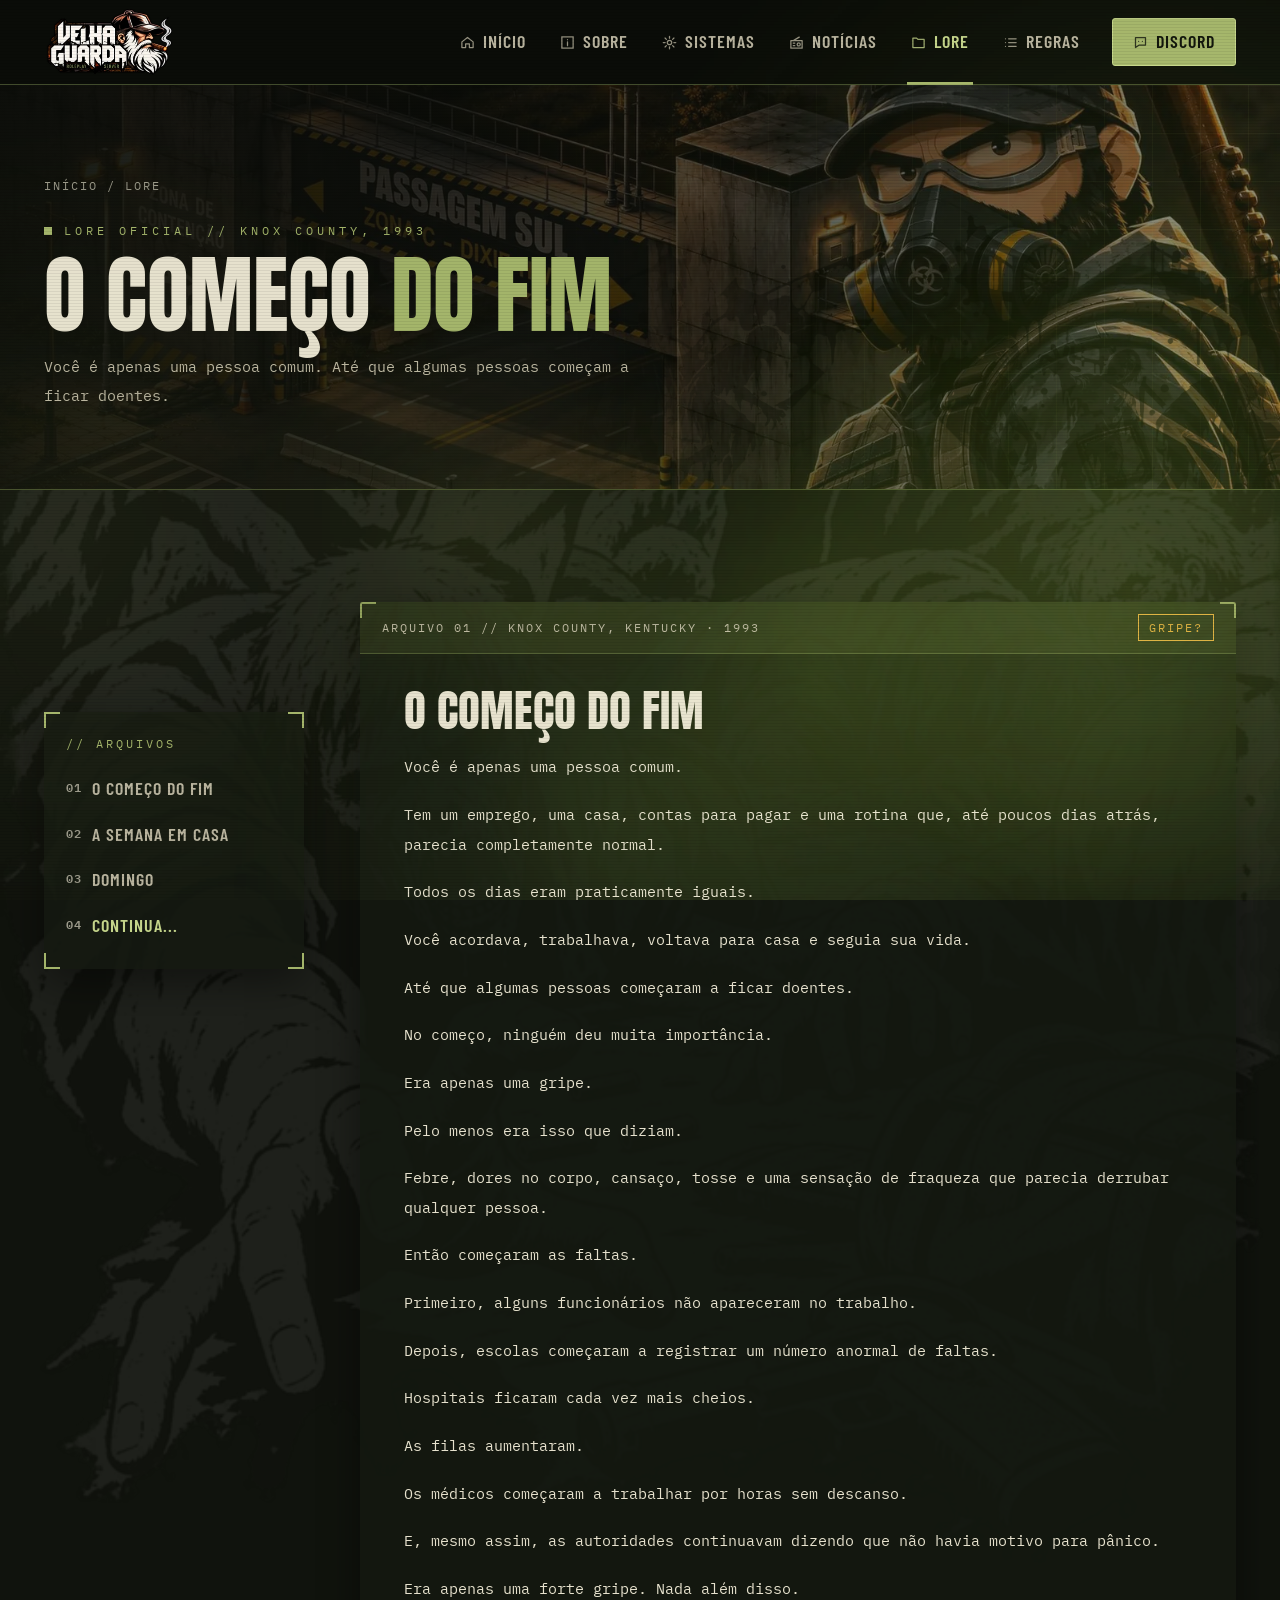
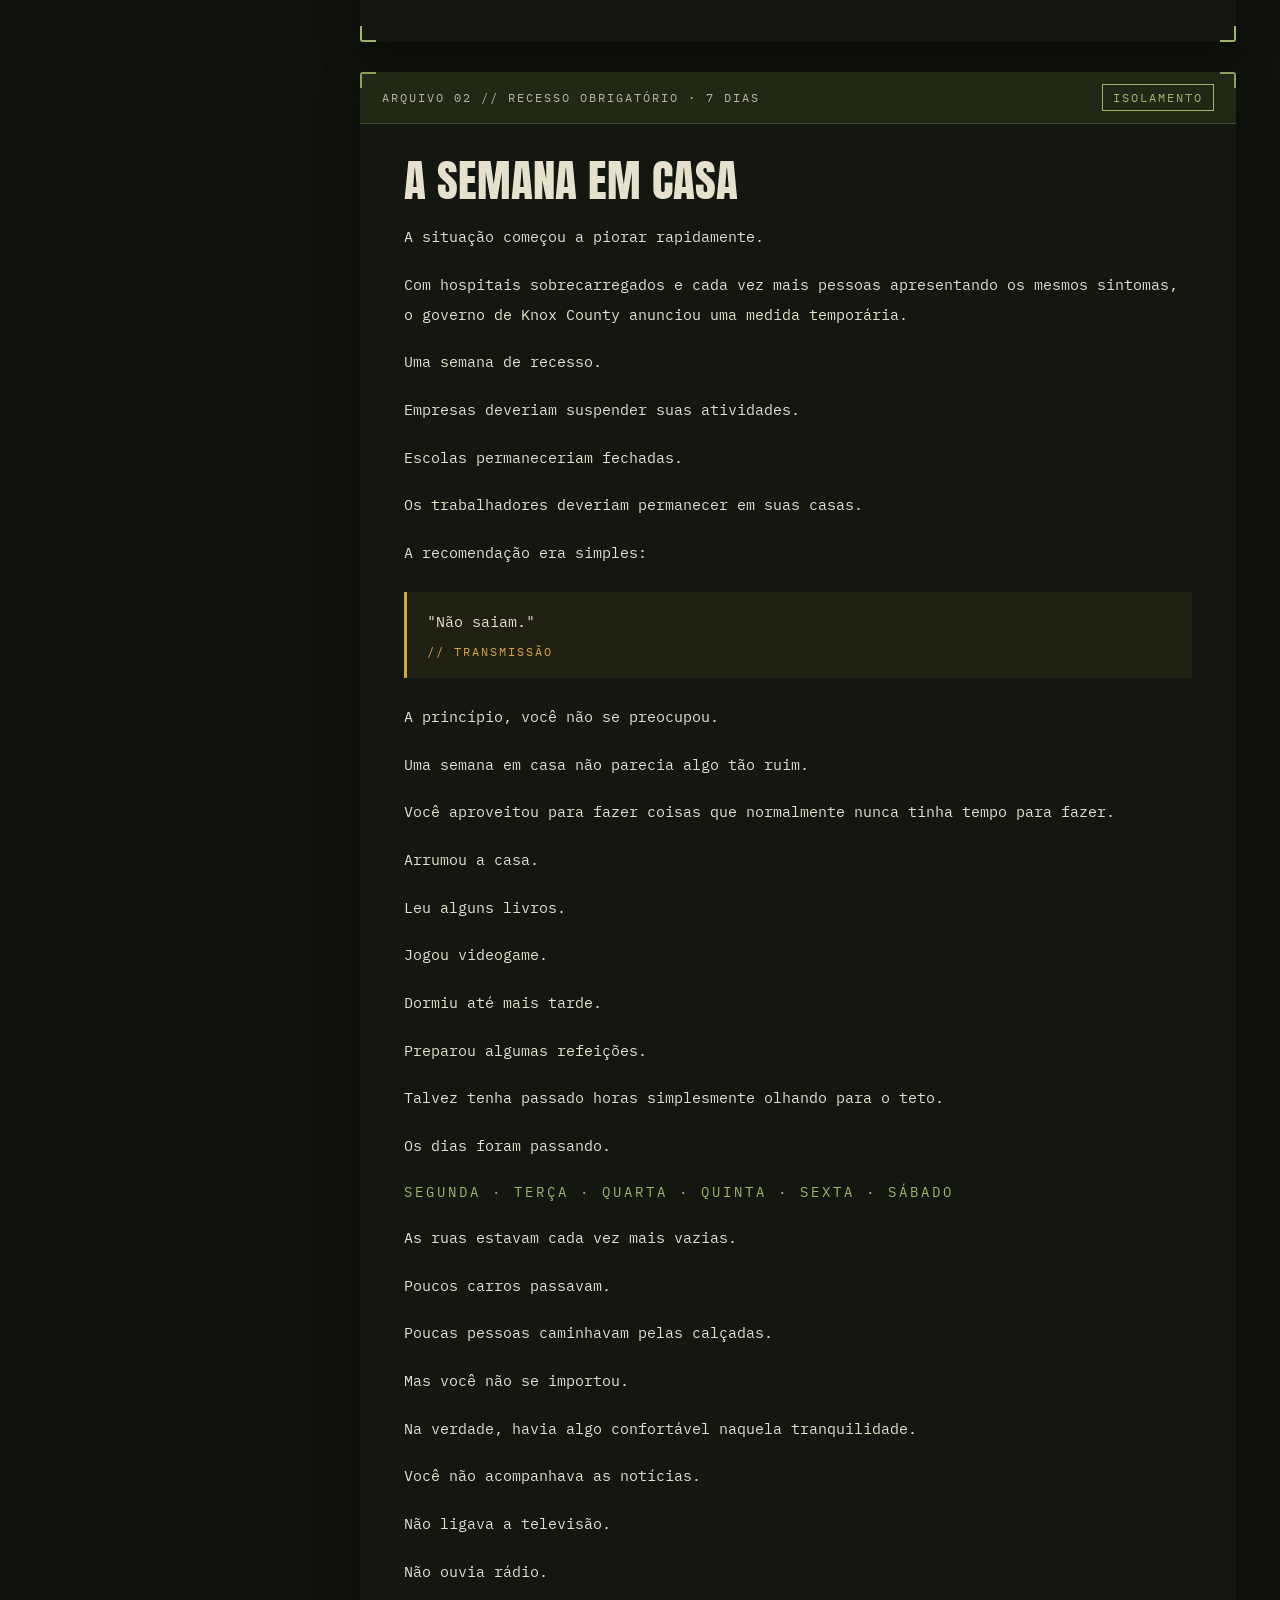
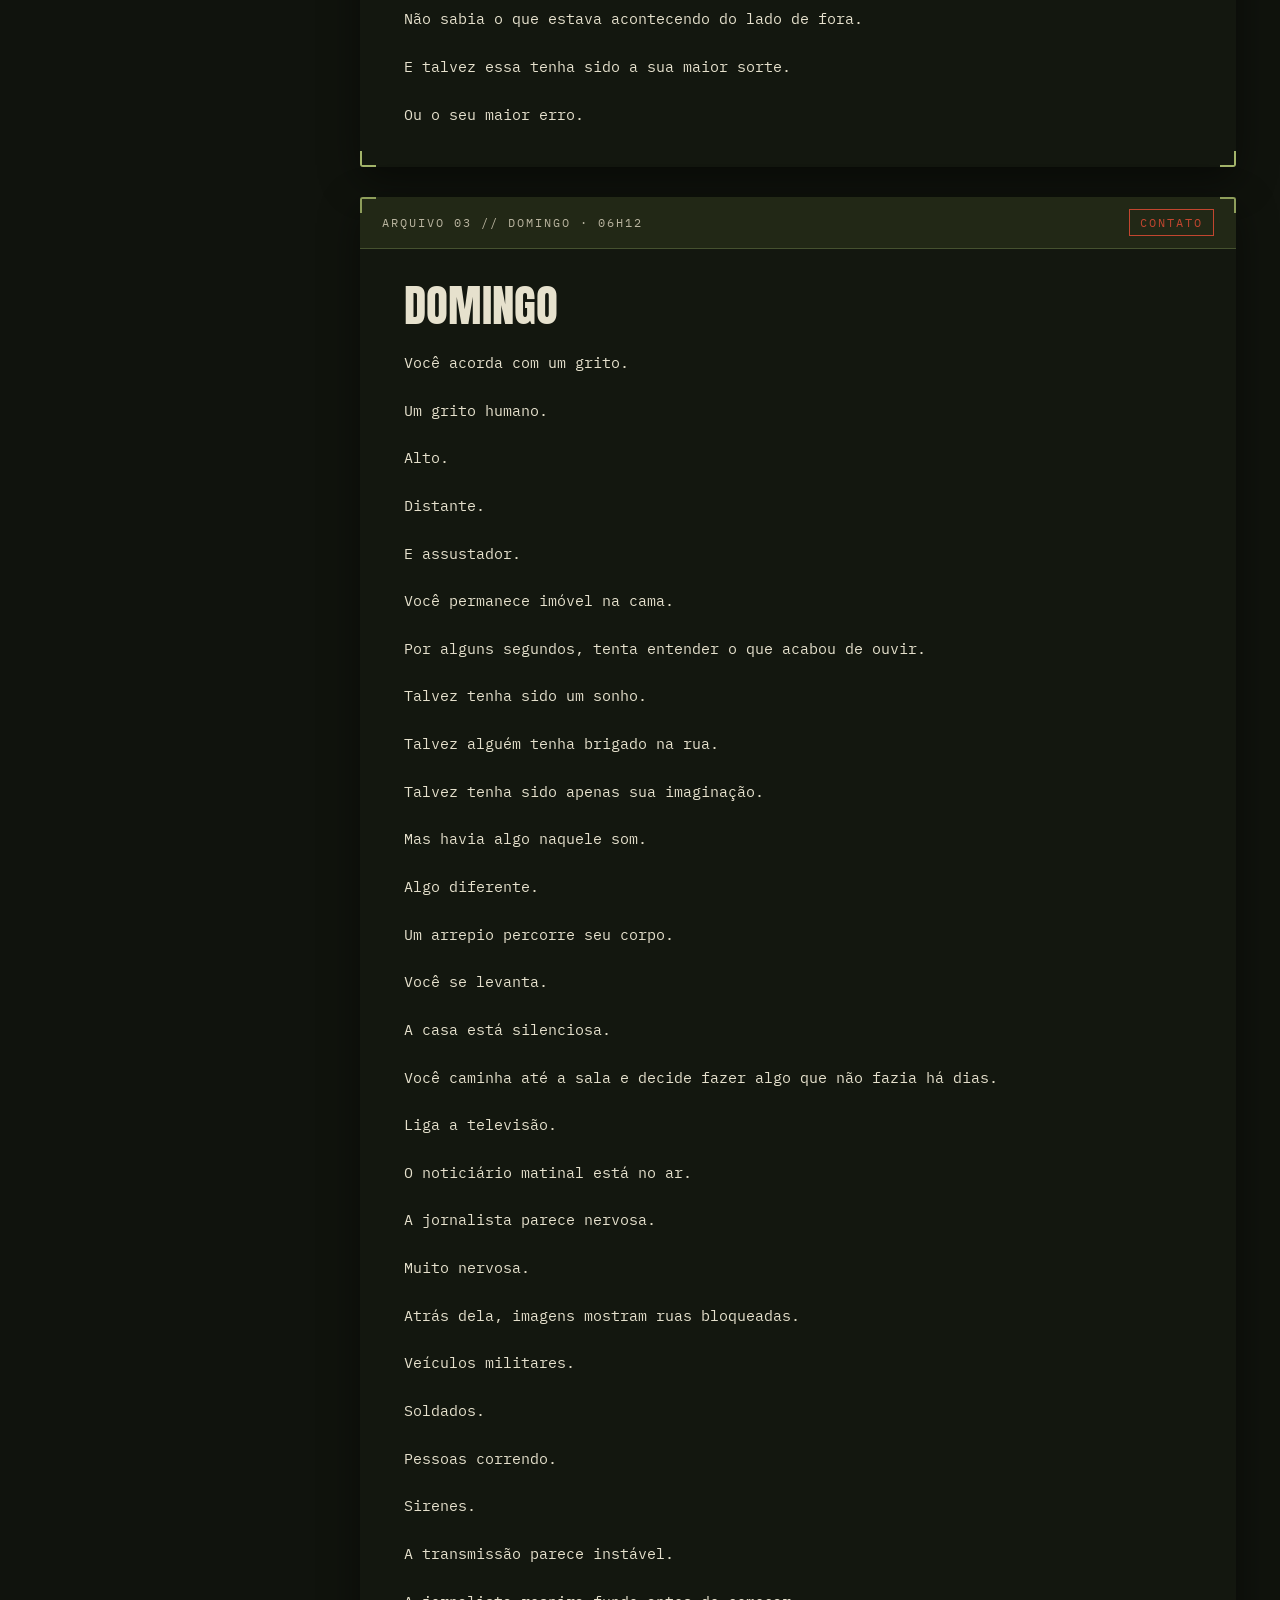
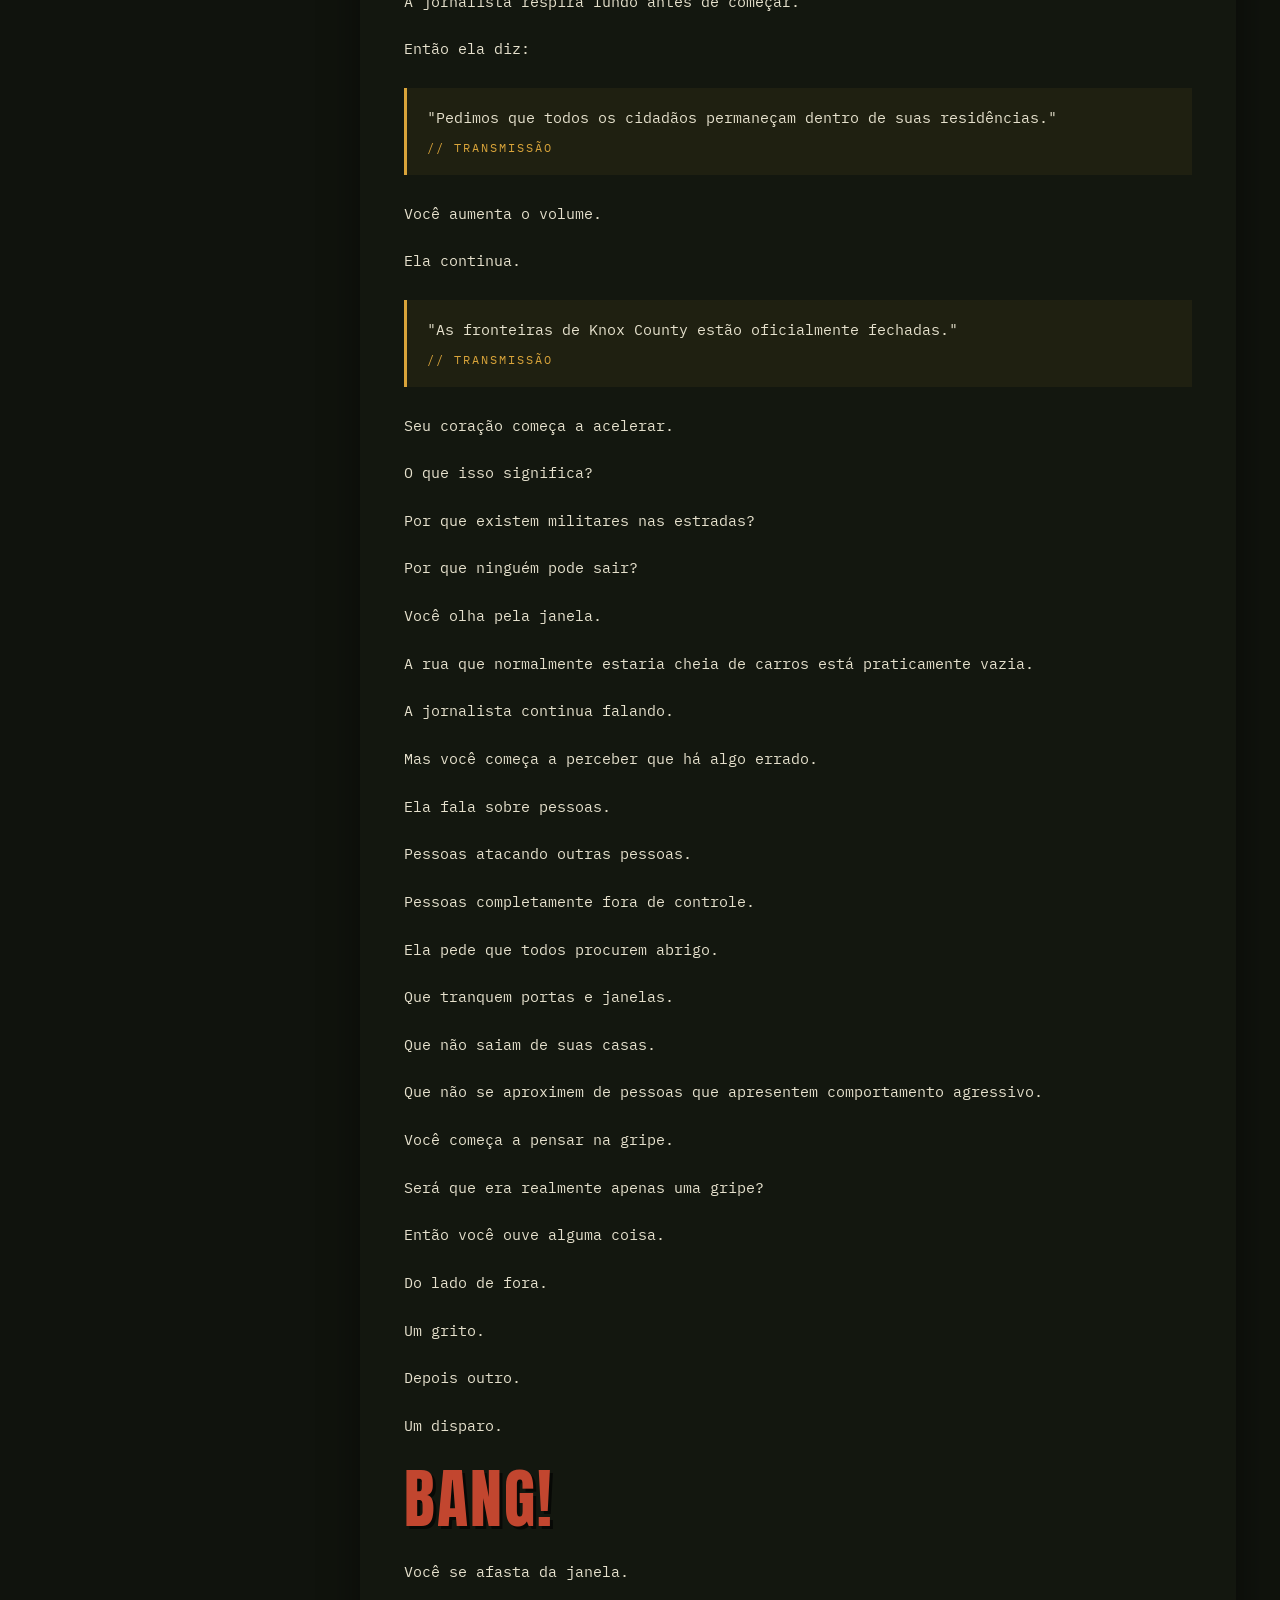
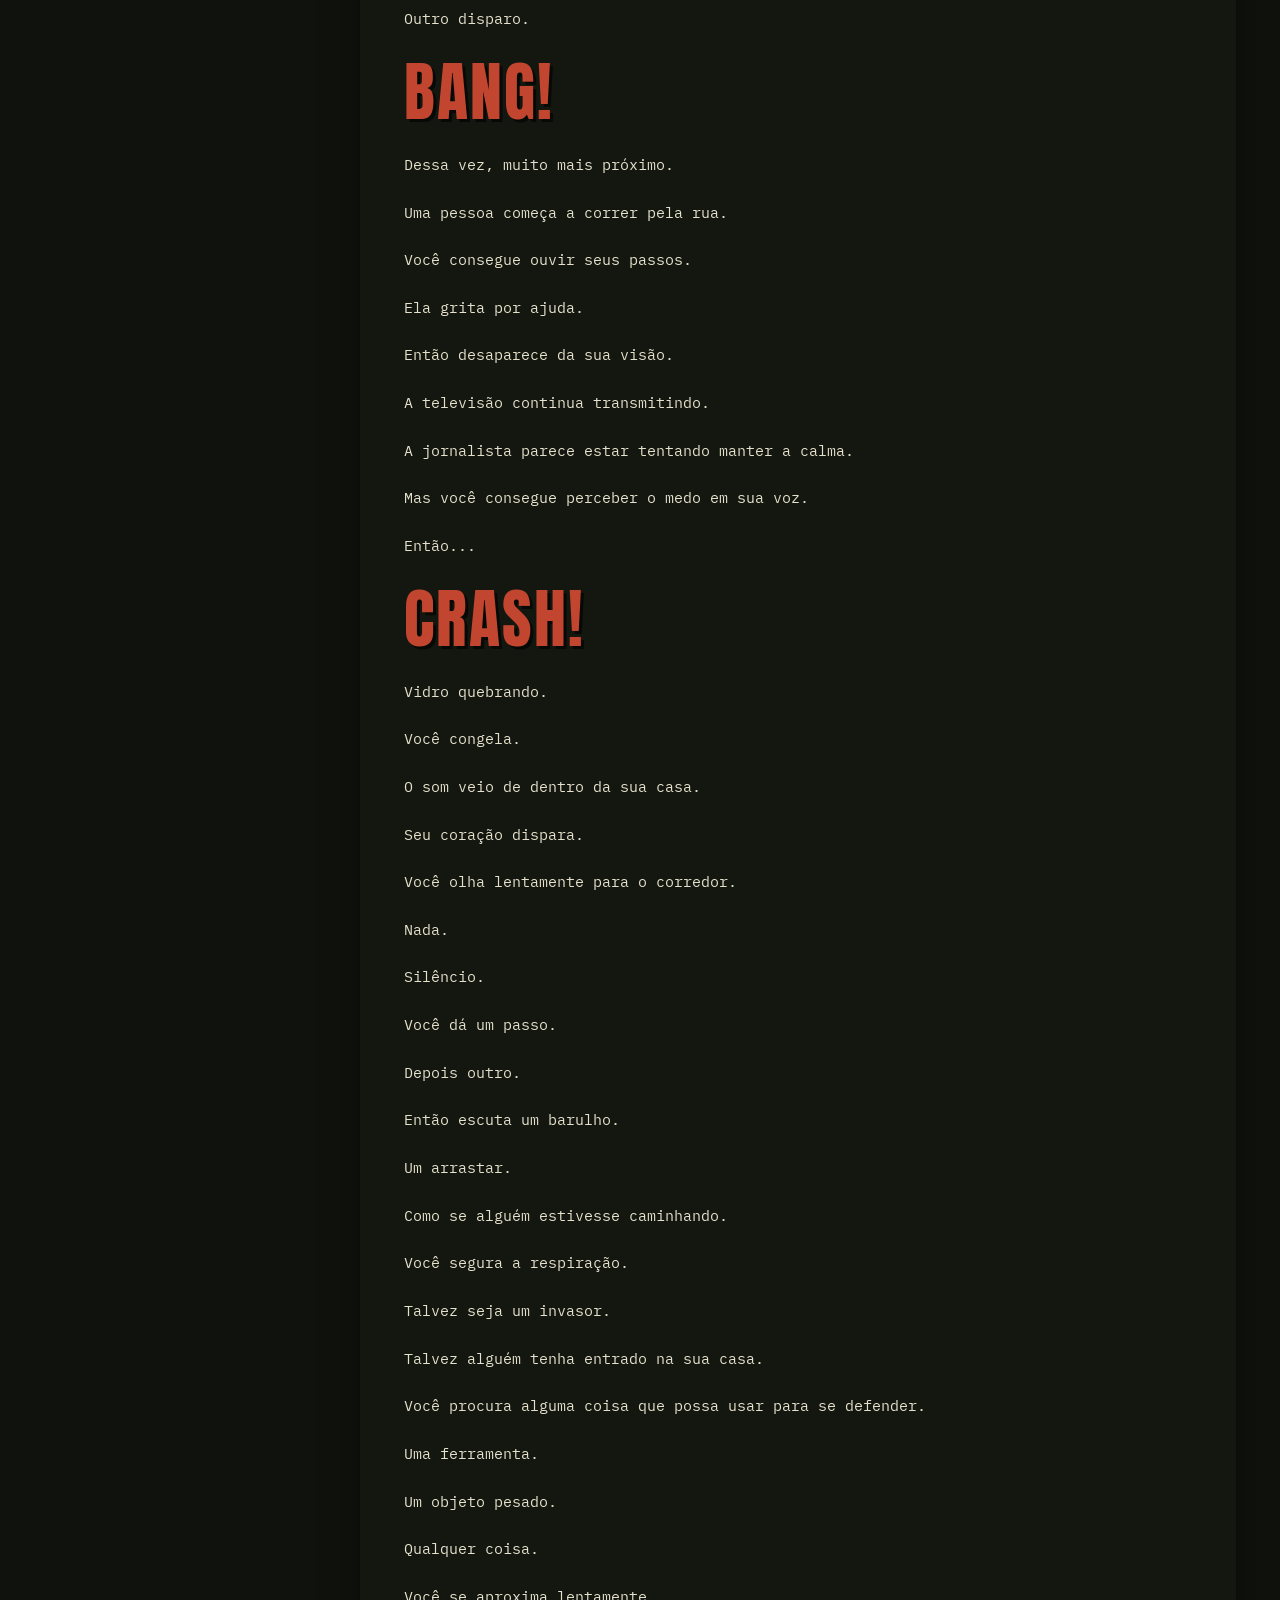
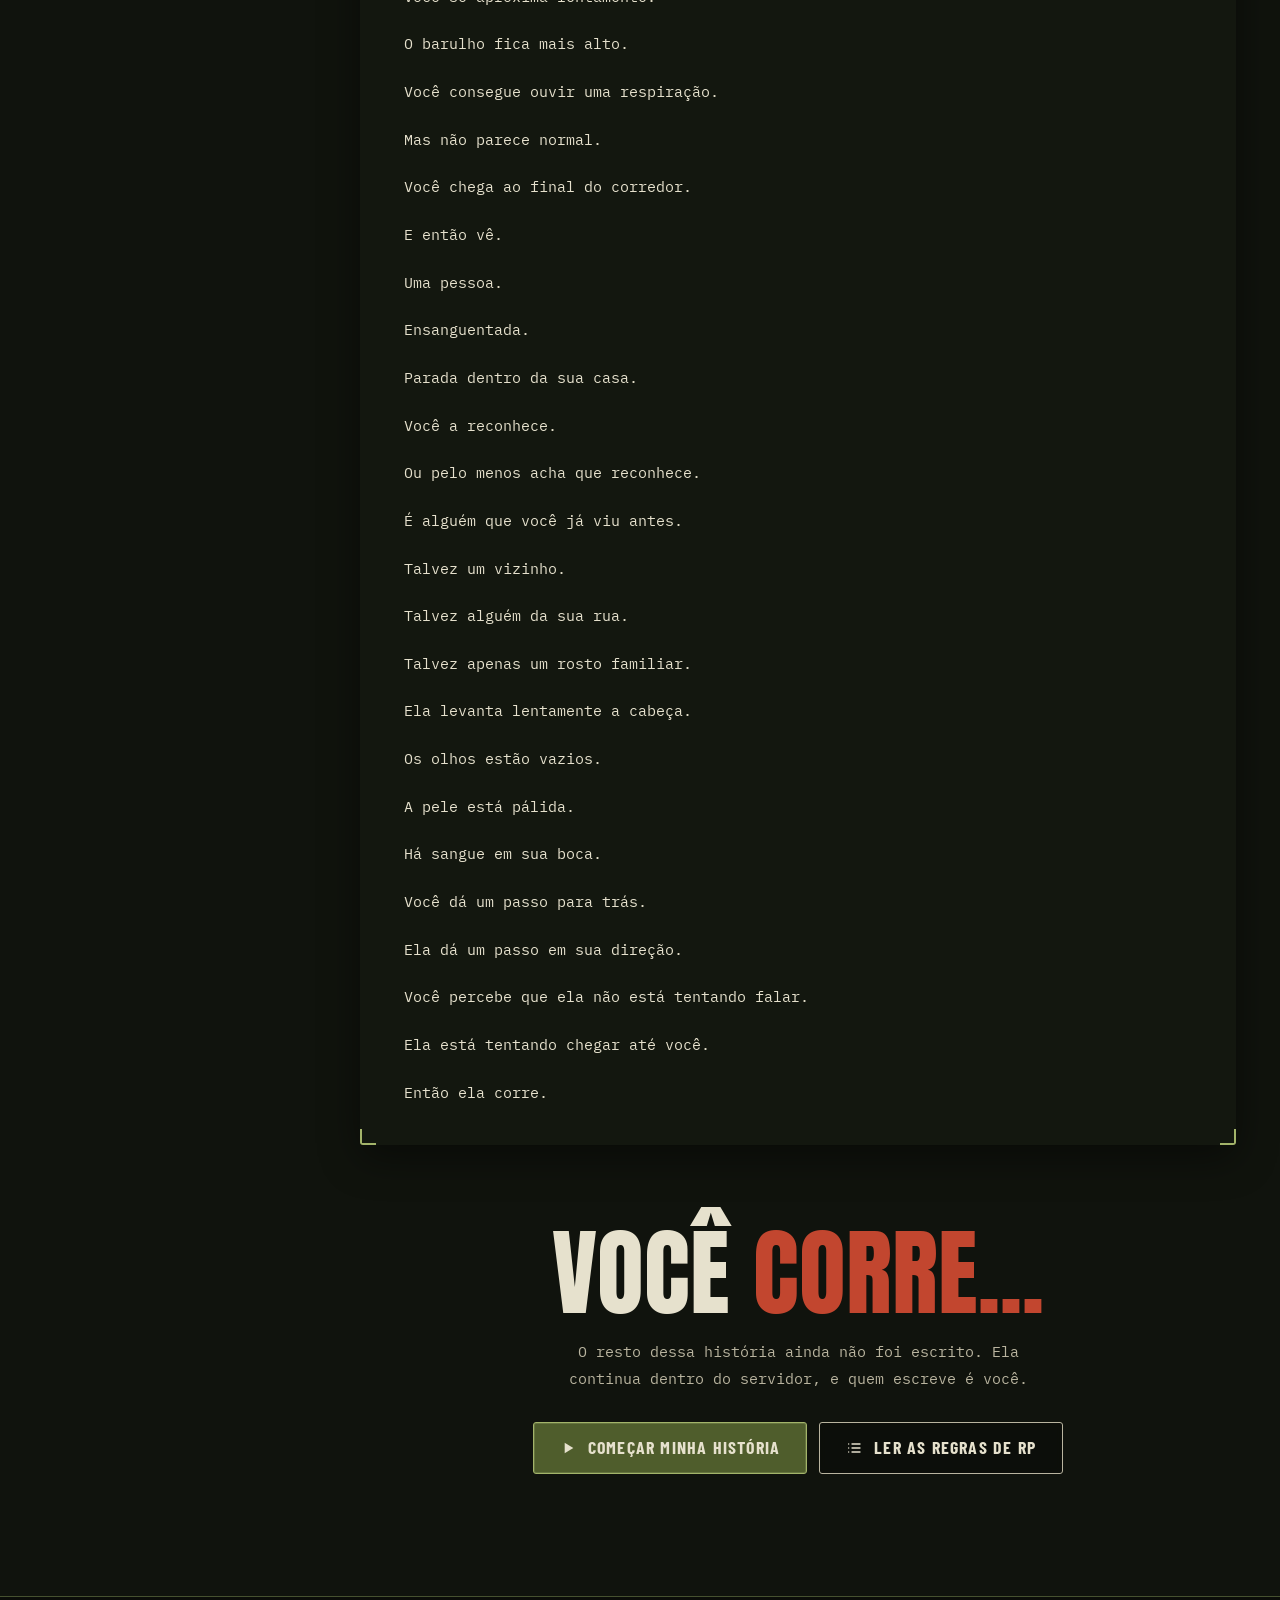
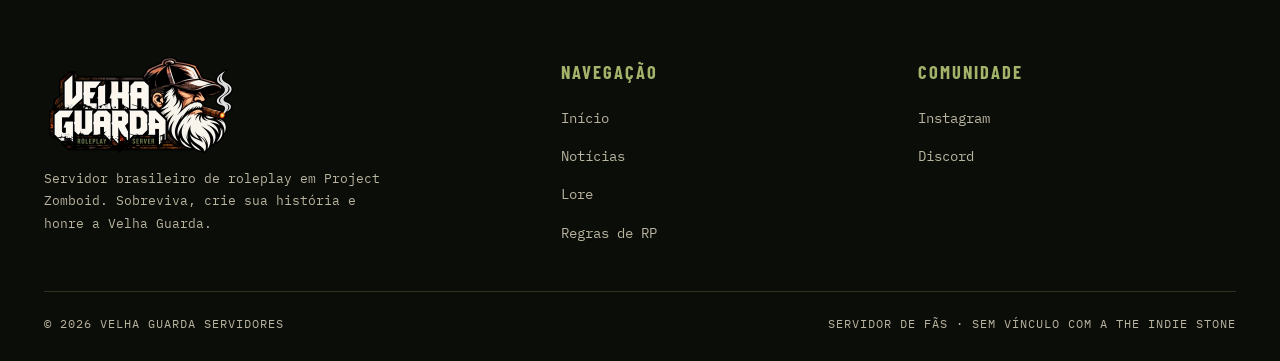
==== lore.html @ ae72ed82 "Add files via upload" ====
<!DOCTYPE html>
<html lang="pt-BR">
<head>
<meta charset="UTF-8">
<meta name="viewport" content="width=device-width, initial-scale=1.0">
<title>Lore | Velha Guarda</title>
<meta name="description" content="A lore oficial do Velha Guarda RP: o começo do fim em Knox County, 1993.">
<meta property="og:title" content="Lore · Velha Guarda RP">
<meta property="og:description" content="A lore oficial do Velha Guarda RP: o começo do fim em Knox County, Kentucky, 1993.">
<meta property="og:image" content="https://velhaguardaservidores.com.br/img/og.jpg">
<meta property="og:type" content="website">
<meta property="og:url" content="https://velhaguardaservidores.com.br/lore.html">
<meta property="og:site_name" content="Velha Guarda RP">
<meta property="og:locale" content="pt_BR">
<meta name="twitter:card" content="summary_large_image">
<meta name="theme-color" content="#a3b46a">
<link rel="canonical" href="https://velhaguardaservidores.com.br/lore.html">
<link rel="icon" type="image/png" sizes="48x48" href="img/favicon-48.png">
<link rel="apple-touch-icon" href="img/apple-touch-icon.png">
<link rel="preconnect" href="https://fonts.googleapis.com">
<link rel="preconnect" href="https://fonts.gstatic.com" crossorigin>
<link href="https://fonts.googleapis.com/css2?family=Anton&family=Barlow+Condensed:wght@600;700&family=Barlow:wght@400;600&family=IBM+Plex+Mono:wght@400;600&display=swap" rel="stylesheet">
<link rel="stylesheet" href="css/style.css?v=8">
</head>
<body>
<a class="pular" href="#conteudo">Pular para o conteúdo</a>

<!-- Ícones usados no site -->
<svg width="0" height="0" style="position:absolute" aria-hidden="true">
  <defs>
    <symbol id="i-casa" viewBox="0 0 24 24" fill="none" stroke="currentColor" stroke-width="2" stroke-linejoin="round"><path d="M3 11 12 4l9 7v9h-6v-6H9v6H3z"/></symbol>
    <symbol id="i-info" viewBox="0 0 24 24" fill="none" stroke="currentColor" stroke-width="2" stroke-linecap="round"><rect x="3" y="3" width="18" height="18"/><path d="M12 11v6M12 7.5v.01"/></symbol>
    <symbol id="i-sistemas" viewBox="0 0 24 24" fill="none" stroke="currentColor" stroke-width="2" stroke-linecap="round"><circle cx="12" cy="12" r="3.5"/><path d="M12 2v3M12 19v3M2 12h3M19 12h3M4.9 4.9 7 7M17 17l2.1 2.1M4.9 19.1 7 17M17 7l2.1-2.1"/></symbol>
    <symbol id="i-radio" viewBox="0 0 24 24" fill="none" stroke="currentColor" stroke-width="2" stroke-linejoin="round"><rect x="3" y="9" width="18" height="12"/><path d="M7 9 17 3"/><circle cx="15.5" cy="15" r="2.5"/><path d="M6 13h4M6 17h4"/></symbol>
    <symbol id="i-pasta" viewBox="0 0 24 24" fill="none" stroke="currentColor" stroke-width="2" stroke-linejoin="round"><path d="M3 5h6l2 2h10v13H3z"/></symbol>
    <symbol id="i-lista" viewBox="0 0 24 24" fill="none" stroke="currentColor" stroke-width="2" stroke-linecap="round"><path d="M9 6h12M9 12h12M9 18h12M4 6h.01M4 12h.01M4 18h.01"/></symbol>
    <symbol id="i-chat" viewBox="0 0 24 24" fill="none" stroke="currentColor" stroke-width="2" stroke-linejoin="round"><path d="M4 4h16v12H10l-6 4z"/><path d="M9 10h.01M15 10h.01" stroke-linecap="round"/></symbol>
    <symbol id="i-insta" viewBox="0 0 24 24" fill="none" stroke="currentColor" stroke-width="2" stroke-linecap="round"><rect x="3" y="3" width="18" height="18" rx="5"/><circle cx="12" cy="12" r="4"/><path d="M17.5 6.5h.01"/></symbol>
    <symbol id="i-play" viewBox="0 0 24 24" fill="currentColor"><path d="M7 4v16l13-8z"/></symbol>
    <symbol id="i-bio" viewBox="0 0 24 24" fill="none" stroke="currentColor" stroke-width="1.8"><circle cx="12" cy="7" r="4"/><circle cx="7.5" cy="15" r="4"/><circle cx="16.5" cy="15" r="4"/><circle cx="12" cy="12.3" r="1.6" fill="currentColor"/></symbol>
    <symbol id="i-pessoas" viewBox="0 0 24 24" fill="none" stroke="currentColor" stroke-width="2" stroke-linecap="round"><circle cx="9" cy="8" r="3.5"/><path d="M2.5 20c0-3.6 2.9-6 6.5-6s6.5 2.4 6.5 6"/><circle cx="17" cy="8.5" r="2.5"/><path d="M17 13.5c2.6 0 4.5 1.9 4.5 4.8"/></symbol>
    <symbol id="i-mira" viewBox="0 0 24 24" fill="none" stroke="currentColor" stroke-width="2" stroke-linecap="round"><circle cx="12" cy="12" r="8"/><circle cx="12" cy="12" r="2"/><path d="M12 1v5M12 18v5M1 12h5M18 12h5"/></symbol>
    <symbol id="i-escudo" viewBox="0 0 24 24" fill="none" stroke="currentColor" stroke-width="2" stroke-linejoin="round"><path d="M12 3 4 6v6c0 5 3.5 8 8 9 4.5-1 8-4 8-9V6z"/><path d="m8.5 12 2.5 2.5 4.5-5"/></symbol>
    <symbol id="i-gas" viewBox="0 0 24 24" fill="none" stroke="currentColor" stroke-width="1.8" stroke-linecap="round" stroke-linejoin="round"><path d="M6 15a4 4 0 0 1 .5-8A5.5 5.5 0 0 1 17 7.5a3.75 3.75 0 0 1 1 7.4"/><path d="M8 19c1-1 2 1 3 0s2 1 3 0 2 1 3 0"/><path d="M7 15.5h10"/></symbol>
    <symbol id="i-cranio" viewBox="0 0 24 24" fill="none" stroke="currentColor" stroke-width="1.8" stroke-linecap="round" stroke-linejoin="round"><path d="M12 3a7 7 0 0 0-7 7v3l2 2v3h10v-3l2-2v-3a7 7 0 0 0-7-7z"/><circle cx="9" cy="11" r="1.6"/><circle cx="15" cy="11" r="1.6"/><path d="M10 18v3M14 18v3M12 14v1"/></symbol>
    <symbol id="i-cadeado" viewBox="0 0 24 24" fill="none" stroke="currentColor" stroke-width="1.8" stroke-linecap="round" stroke-linejoin="round"><rect x="4" y="11" width="16" height="10"/><path d="M8 11V7a4 4 0 0 1 8 0v4"/><path d="M9 16h.01M12 16h.01M15 16h.01"/></symbol>
    <symbol id="i-algema" viewBox="0 0 24 24" fill="none" stroke="currentColor" stroke-width="1.8" stroke-linecap="round" stroke-linejoin="round"><circle cx="7" cy="15" r="4"/><circle cx="17" cy="15" r="4"/><path d="M10.5 13 12 9l1.5 4"/><path d="M12 9V6"/></symbol>
    <symbol id="i-alerta" viewBox="0 0 24 24" fill="none" stroke="currentColor" stroke-width="2" stroke-linecap="round" stroke-linejoin="round"><path d="M12 3 2 20h20z"/><path d="M12 10v4M12 17v.01"/></symbol>
  </defs>
</svg>

<header class="topo">
    <picture class="topo-gif" aria-hidden="true"><source srcset="img/sobrevivente.webp" type="image/webp"><img src="img/sobrevivente.gif" width="181" height="60" alt="" decoding="async"></picture>
  <div class="wrap">
    <a href="index.html" class="topo-logo" aria-label="Velha Guarda, página inicial"><picture><source srcset="img/logo-topo.webp" type="image/webp"><img src="img/logo-topo.png" width="129" height="66" alt="Velha Guarda RP"></picture></a>
    <button class="menu-botao" aria-label="Abrir menu" aria-expanded="false" aria-controls="menu-principal"><span></span></button>
    <ul class="menu" id="menu-principal">
      <li><a href="index.html"><svg class="ico"><use href="#i-casa"/></svg>Início</a></li>
      <li><a href="index.html#sobre"><svg class="ico"><use href="#i-info"/></svg>Sobre</a></li>
      <li><a href="index.html#sistemas"><svg class="ico"><use href="#i-sistemas"/></svg>Sistemas</a></li>
      <li><a href="index.html#noticias"><svg class="ico"><use href="#i-radio"/></svg>Notícias</a></li>
      <li><a href="lore.html" class="ativo"><svg class="ico"><use href="#i-pasta"/></svg>Lore</a></li>
      <li><a href="regras.html"><svg class="ico"><use href="#i-lista"/></svg>Regras</a></li>
      <li class="menu-cta"><a href="https://discord.gg/vVRFBYRUVg" target="_blank" rel="noopener" aria-label="Entrar no Discord (abre em nova aba)"><svg class="ico"><use href="#i-chat"/></svg>Discord</a></li>
    </ul>
  </div>
</header>

<main id="conteudo">

<section class="banner">
  <div class="wrap">
    <div class="migalha"><a href="index.html">Início</a> / Lore</div>
    <span class="rotulo">Lore oficial // Knox County, 1993</span>
    <h1>O começo <em>do fim</em></h1>
    <p class="lead">Você é apenas uma pessoa comum. Até que algumas pessoas começam a ficar doentes.</p>
  </div>
</section>

<!-- =========================================================
     COMO EDITAR A LORE
     Cada capítulo é um <article class="arquivo">. Dentro de
     <div class="narrativa"> cada parágrafo é um <p>.
     Frases curtas e de impacto: <p class="curta">
     Sons (BANG!, CRASH!): <span class="som">BANG!</span>
     Falas de rádio/TV: <blockquote>...<small>// Transmissão</small></blockquote>
     ========================================================= -->
<section class="secao secao-textura textura-lore">
  <div class="wrap duas-colunas">
    <aside class="indice cantos">
      <h4>// Arquivos</h4>
      <ol>
        <li><a href="#cap1">O Começo do Fim</a></li>
        <li><a href="#cap2">A Semana em Casa</a></li>
        <li><a href="#cap3">Domingo</a></li>
        <li><a href="#continua">Continua...</a></li>
      </ol>
    </aside>
    <div>
      <article class="arquivo cantos revelar" id="cap1">
        <div class="arquivo-barra"><span>Arquivo 01 // Knox County, Kentucky · 1993</span><span class="etiqueta ambar">Gripe?</span></div>
        <div class="arquivo-corpo">
          <h2>O Começo do Fim</h2>
          <div class="narrativa">
            <p class="curta">Você é apenas uma pessoa comum.</p>
            <p>Tem um emprego, uma casa, contas para pagar e uma rotina que, até poucos dias atrás, parecia completamente normal.</p>
            <p>Todos os dias eram praticamente iguais.</p>
            <p>Você acordava, trabalhava, voltava para casa e seguia sua vida.</p>
            <p>Até que algumas pessoas começaram a ficar doentes.</p>
            <p>No começo, ninguém deu muita importância.</p>
            <p class="curta">Era apenas uma gripe.</p>
            <p class="curta">Pelo menos era isso que diziam.</p>
            <p>Febre, dores no corpo, cansaço, tosse e uma sensação de fraqueza que parecia derrubar qualquer pessoa.</p>
            <p class="curta">Então começaram as faltas.</p>
            <p>Primeiro, alguns funcionários não apareceram no trabalho.</p>
            <p>Depois, escolas começaram a registrar um número anormal de faltas.</p>
            <p>Hospitais ficaram cada vez mais cheios.</p>
            <p class="curta">As filas aumentaram.</p>
            <p>Os médicos começaram a trabalhar por horas sem descanso.</p>
            <p>E, mesmo assim, as autoridades continuavam dizendo que não havia motivo para pânico.</p>
            <p>Era apenas uma forte gripe. Nada além disso.</p>
          </div>
        </div>
      </article>
      <article class="arquivo cantos revelar" id="cap2">
        <div class="arquivo-barra"><span>Arquivo 02 // Recesso obrigatório · 7 dias</span><span class="etiqueta ">Isolamento</span></div>
        <div class="arquivo-corpo">
          <h2>A Semana em Casa</h2>
          <div class="narrativa">
            <p>A situação começou a piorar rapidamente.</p>
            <p>Com hospitais sobrecarregados e cada vez mais pessoas apresentando os mesmos sintomas, o governo de Knox County anunciou uma medida temporária.</p>
            <p class="curta">Uma semana de recesso.</p>
            <p>Empresas deveriam suspender suas atividades.</p>
            <p class="curta">Escolas permaneceriam fechadas.</p>
            <p>Os trabalhadores deveriam permanecer em suas casas.</p>
            <p class="curta">A recomendação era simples:</p>
            <blockquote>&quot;Não saiam.&quot;<small>// Transmissão</small></blockquote>
            <p>A princípio, você não se preocupou.</p>
            <p>Uma semana em casa não parecia algo tão ruim.</p>
            <p>Você aproveitou para fazer coisas que normalmente nunca tinha tempo para fazer.</p>
            <p class="curta">Arrumou a casa.</p>
            <p class="curta">Leu alguns livros.</p>
            <p class="curta">Jogou videogame.</p>
            <p class="curta">Dormiu até mais tarde.</p>
            <p class="curta">Preparou algumas refeições.</p>
            <p>Talvez tenha passado horas simplesmente olhando para o teto.</p>
            <p class="curta">Os dias foram passando.</p>
            <p class="dias">Segunda · Terça · Quarta · Quinta · Sexta · Sábado</p>
            <p>As ruas estavam cada vez mais vazias.</p>
            <p class="curta">Poucos carros passavam.</p>
            <p>Poucas pessoas caminhavam pelas calçadas.</p>
            <p class="curta">Mas você não se importou.</p>
            <p>Na verdade, havia algo confortável naquela tranquilidade.</p>
            <p>Você não acompanhava as notícias.</p>
            <p class="curta">Não ligava a televisão.</p>
            <p class="curta">Não ouvia rádio.</p>
            <p>Não sabia o que estava acontecendo do lado de fora.</p>
            <p>E talvez essa tenha sido a sua maior sorte.</p>
            <p class="curta">Ou o seu maior erro.</p>
          </div>
        </div>
      </article>
      <article class="arquivo cantos revelar" id="cap3">
        <div class="arquivo-barra"><span>Arquivo 03 // Domingo · 06h12</span><span class="etiqueta alerta">Contato</span></div>
        <div class="arquivo-corpo">
          <h2>Domingo</h2>
          <div class="narrativa">
            <p class="curta">Você acorda com um grito.</p>
            <p class="curta">Um grito humano.</p>
            <p class="curta">Alto.</p>
            <p class="curta">Distante.</p>
            <p class="curta">E assustador.</p>
            <p class="curta">Você permanece imóvel na cama.</p>
            <p>Por alguns segundos, tenta entender o que acabou de ouvir.</p>
            <p class="curta">Talvez tenha sido um sonho.</p>
            <p>Talvez alguém tenha brigado na rua.</p>
            <p>Talvez tenha sido apenas sua imaginação.</p>
            <p class="curta">Mas havia algo naquele som.</p>
            <p class="curta">Algo diferente.</p>
            <p class="curta">Um arrepio percorre seu corpo.</p>
            <p class="curta">Você se levanta.</p>
            <p class="curta">A casa está silenciosa.</p>
            <p>Você caminha até a sala e decide fazer algo que não fazia há dias.</p>
            <p class="curta">Liga a televisão.</p>
            <p class="curta">O noticiário matinal está no ar.</p>
            <p class="curta">A jornalista parece nervosa.</p>
            <p class="curta">Muito nervosa.</p>
            <p>Atrás dela, imagens mostram ruas bloqueadas.</p>
            <p class="curta">Veículos militares.</p>
            <p class="curta">Soldados.</p>
            <p class="curta">Pessoas correndo.</p>
            <p class="curta">Sirenes.</p>
            <p class="curta">A transmissão parece instável.</p>
            <p>A jornalista respira fundo antes de começar.</p>
            <p class="curta">Então ela diz:</p>
            <blockquote>&quot;Pedimos que todos os cidadãos permaneçam dentro de suas residências.&quot;<small>// Transmissão</small></blockquote>
            <p class="curta">Você aumenta o volume.</p>
            <p class="curta">Ela continua.</p>
            <blockquote>&quot;As fronteiras de Knox County estão oficialmente fechadas.&quot;<small>// Transmissão</small></blockquote>
            <p class="curta">Seu coração começa a acelerar.</p>
            <p class="curta">O que isso significa?</p>
            <p>Por que existem militares nas estradas?</p>
            <p class="curta">Por que ninguém pode sair?</p>
            <p class="curta">Você olha pela janela.</p>
            <p>A rua que normalmente estaria cheia de carros está praticamente vazia.</p>
            <p class="curta">A jornalista continua falando.</p>
            <p>Mas você começa a perceber que há algo errado.</p>
            <p class="curta">Ela fala sobre pessoas.</p>
            <p class="curta">Pessoas atacando outras pessoas.</p>
            <p>Pessoas completamente fora de controle.</p>
            <p>Ela pede que todos procurem abrigo.</p>
            <p class="curta">Que tranquem portas e janelas.</p>
            <p class="curta">Que não saiam de suas casas.</p>
            <p>Que não se aproximem de pessoas que apresentem comportamento agressivo.</p>
            <p class="curta">Você começa a pensar na gripe.</p>
            <p>Será que era realmente apenas uma gripe?</p>
            <p class="curta">Então você ouve alguma coisa.</p>
            <p class="curta">Do lado de fora.</p>
            <p class="curta">Um grito.</p>
            <p class="curta">Depois outro.</p>
            <p class="curta">Um disparo.</p>
            <span class="som">BANG!</span>
            <p class="curta">Você se afasta da janela.</p>
            <p class="curta">Outro disparo.</p>
            <span class="som">BANG!</span>
            <p class="curta">Dessa vez, muito mais próximo.</p>
            <p>Uma pessoa começa a correr pela rua.</p>
            <p class="curta">Você consegue ouvir seus passos.</p>
            <p class="curta">Ela grita por ajuda.</p>
            <p class="curta">Então desaparece da sua visão.</p>
            <p>A televisão continua transmitindo.</p>
            <p>A jornalista parece estar tentando manter a calma.</p>
            <p>Mas você consegue perceber o medo em sua voz.</p>
            <p class="curta">Então...</p>
            <span class="som">CRASH!</span>
            <p class="curta">Vidro quebrando.</p>
            <p class="curta">Você congela.</p>
            <p>O som veio de dentro da sua casa.</p>
            <p class="curta">Seu coração dispara.</p>
            <p>Você olha lentamente para o corredor.</p>
            <p class="curta">Nada.</p>
            <p class="curta">Silêncio.</p>
            <p class="curta">Você dá um passo.</p>
            <p class="curta">Depois outro.</p>
            <p class="curta">Então escuta um barulho.</p>
            <p class="curta">Um arrastar.</p>
            <p>Como se alguém estivesse caminhando.</p>
            <p class="curta">Você segura a respiração.</p>
            <p class="curta">Talvez seja um invasor.</p>
            <p>Talvez alguém tenha entrado na sua casa.</p>
            <p>Você procura alguma coisa que possa usar para se defender.</p>
            <p class="curta">Uma ferramenta.</p>
            <p class="curta">Um objeto pesado.</p>
            <p class="curta">Qualquer coisa.</p>
            <p class="curta">Você se aproxima lentamente.</p>
            <p class="curta">O barulho fica mais alto.</p>
            <p>Você consegue ouvir uma respiração.</p>
            <p class="curta">Mas não parece normal.</p>
            <p class="curta">Você chega ao final do corredor.</p>
            <p class="curta">E então vê.</p>
            <p class="curta">Uma pessoa.</p>
            <p class="curta">Ensanguentada.</p>
            <p class="curta">Parada dentro da sua casa.</p>
            <p class="curta">Você a reconhece.</p>
            <p>Ou pelo menos acha que reconhece.</p>
            <p class="curta">É alguém que você já viu antes.</p>
            <p class="curta">Talvez um vizinho.</p>
            <p class="curta">Talvez alguém da sua rua.</p>
            <p class="curta">Talvez apenas um rosto familiar.</p>
            <p class="curta">Ela levanta lentamente a cabeça.</p>
            <p class="curta">Os olhos estão vazios.</p>
            <p class="curta">A pele está pálida.</p>
            <p class="curta">Há sangue em sua boca.</p>
            <p class="curta">Você dá um passo para trás.</p>
            <p class="curta">Ela dá um passo em sua direção.</p>
            <p>Você percebe que ela não está tentando falar.</p>
            <p>Ela está tentando chegar até você.</p>
            <p class="curta">Então ela corre.</p>
          </div>
        </div>
      </article>

      <div class="lore-fim revelar" id="continua">
        <div class="corre">Você <em>corre...</em></div>
        <p>O resto dessa história ainda não foi escrito. Ela continua dentro do servidor, e quem escreve é você.</p>
        <div class="capa-botoes">
          <a href="index.html#entrar" class="btn btn-oliva"><svg class="ico"><use href="#i-play"/></svg>Começar minha história</a>
          <a href="regras.html" class="btn btn-contorno"><svg class="ico"><use href="#i-lista"/></svg>Ler as regras de RP</a>
        </div>
      </div>
    </div>
  </div>
</section>

</main>

<!-- ===================== RODAPÉ ===================== -->
<footer class="rodape">
  <div class="wrap">
    <div class="rodape-grade">
      <div>
        <picture><source srcset="img/logo-rodape.webp" type="image/webp"><img src="img/logo-small.png" width="190" height="97" alt="Velha Guarda RP" loading="lazy"></picture>
        <p>Servidor brasileiro de roleplay em Project Zomboid. Sobreviva, crie sua história e honre a Velha Guarda.</p>
      </div>
      <div>
        <h4>Navegação</h4>
        <ul>
          <li><a href="index.html">Início</a></li>
          <li><a href="index.html#noticias">Notícias</a></li>
          <li><a href="lore.html">Lore</a></li>
          <li><a href="regras.html">Regras de RP</a></li>
        </ul>
      </div>
      <div>
        <h4>Comunidade</h4>
        <ul>
          <li><a href="https://www.instagram.com/velhaguardaservidores/" target="_blank" rel="noopener">Instagram</a></li>
          <li><a href="https://discord.gg/vVRFBYRUVg" target="_blank" rel="noopener">Discord</a></li>
        </ul>
      </div>
    </div>
    <div class="rodape-base">
      <span>© <span data-ano></span> Velha Guarda Servidores</span>
      <span>Servidor de fãs · sem vínculo com a The Indie Stone</span>
    </div>
  </div>
</footer>

<canvas class="gas" aria-hidden="true"></canvas>
<div class="progresso" aria-hidden="true"></div>
<a href="#" class="topo-voltar" aria-label="Voltar ao topo"><svg viewBox="0 0 24 24" fill="none" stroke="currentColor" stroke-width="2.4" stroke-linecap="round" stroke-linejoin="round"><path d="m6 15 6-6 6 6"/></svg></a>

<script src="js/site.js?v=8"></script>
</body>
</html>
---- css/style.css ----
@charset "UTF-8";
/* =========================================================
   VELHA GUARDA · Identidade visual v2 (terminal tático)
   ---------------------------------------------------------
   IMAGENS DE FUNDO: coloque prints do jogo na pasta img/
   com estes nomes (formato .jpg, ideal 1920x1080):
     img/fundo-capa.jpg   → capa da página inicial
     img/fundo-sobre.jpg  → quadro da seção "Sobre"
     img/fundo-faixa.jpg  → faixa do Instagram
     img/fundo-banner.jpg → topo das páginas Regras e Lore
   Enquanto as imagens não existirem, o site usa um fundo
   escuro com grade e silhuetas, então nada quebra.
   ========================================================= */
:root {
  --preto: #0b0d09;
  --fundo: #10130d;
  --fundo-2: #151911;
  --painel: rgba(20, 24, 16, .88);
  --linha: #2c3322;
  --linha-2: #46512f;
  --oliva: #a3b46a;
  --oliva-2: #c4d48a;
  --oliva-esc: #4f5d2c;
  --osso: #e6e1cd;
  --osso-2: #b9b49f;
  --cinza: #9b998a;
  --ambar: #d9a43a;
  --alerta: #c2462f;

  --f-impacto: "Anton", "Bebas Neue", Impact, sans-serif;
  --f-tatico: "Barlow Condensed", "Oswald", sans-serif;
  --f-mono: "IBM Plex Mono", "Courier New", monospace;
  --f-texto: "Barlow", system-ui, sans-serif;

  --largura: 1240px;
}

* { box-sizing: border-box; margin: 0; padding: 0; }
html { scroll-behavior: smooth; }
body {
  background: var(--fundo); color: var(--osso);
  font-family: var(--f-texto); font-size: 1.02rem; line-height: 1.65;
  overflow-x: hidden;
}
/* Linhas de monitor por cima de tudo */
body::after {
  content: ""; position: fixed; inset: 0; pointer-events: none; z-index: 200;
  background: repeating-linear-gradient(180deg, rgba(0,0,0,.18) 0 1px, transparent 1px 3px);
  opacity: .35;
}
img { max-width: 100%; display: block; }
a { color: inherit; text-decoration: none; }
.wrap { max-width: var(--largura); margin: 0 auto; padding: 0 24px; }
::selection { background: var(--oliva); color: var(--preto); }

/* ---------- Elementos de HUD ---------- */
/* Cantoneiras nos 4 cantos */
.cantos {
  background:
    linear-gradient(var(--oliva), var(--oliva)) top left / 16px 2px no-repeat,
    linear-gradient(var(--oliva), var(--oliva)) top left / 2px 16px no-repeat,
    linear-gradient(var(--oliva), var(--oliva)) top right / 16px 2px no-repeat,
    linear-gradient(var(--oliva), var(--oliva)) top right / 2px 16px no-repeat,
    linear-gradient(var(--oliva), var(--oliva)) bottom left / 16px 2px no-repeat,
    linear-gradient(var(--oliva), var(--oliva)) bottom left / 2px 16px no-repeat,
    linear-gradient(var(--oliva), var(--oliva)) bottom right / 16px 2px no-repeat,
    linear-gradient(var(--oliva), var(--oliva)) bottom right / 2px 16px no-repeat,
    var(--painel);
}
.mono { font-family: var(--f-mono); }
.rotulo {
  font-family: var(--f-mono); font-size: .8rem; letter-spacing: 4px; text-transform: uppercase;
  color: var(--oliva); display: inline-flex; align-items: center; gap: 12px; margin-bottom: 14px;
}
.rotulo::before { content: ""; width: 8px; height: 8px; background: var(--oliva); }
.titulo {
  font-family: var(--f-impacto); font-weight: 400; text-transform: uppercase;
  font-size: clamp(2.6rem, 5.5vw, 4.2rem); line-height: .95; letter-spacing: .5px;
  margin-bottom: 18px;
}
.titulo em { font-style: normal; color: var(--oliva); }
.lead { font-family: var(--f-mono); font-size: .95rem; color: var(--osso-2); max-width: 640px; line-height: 1.8; }
.ponto {
  width: 8px; height: 8px; border-radius: 50%; background: var(--oliva); display: inline-block;
  box-shadow: 0 0 0 0 rgba(163, 180, 106, .6); animation: pulsar 2s infinite;
}
.ponto.ambar { background: var(--ambar); box-shadow: 0 0 0 0 rgba(217, 164, 58, .6); animation-name: pulsar-ambar; }
@keyframes pulsar { 70% { box-shadow: 0 0 0 8px rgba(163,180,106,0); } 100% { box-shadow: 0 0 0 0 rgba(163,180,106,0); } }
@keyframes pulsar-ambar { 70% { box-shadow: 0 0 0 8px rgba(217,164,58,0); } 100% { box-shadow: 0 0 0 0 rgba(217,164,58,0); } }
.ico { width: 18px; height: 18px; flex-shrink: 0; }

/* ---------- Topo ---------- */
.topo {
  position: sticky; top: 0; z-index: 60;
  background: rgba(11, 13, 9, .96); backdrop-filter: blur(8px);
  border-bottom: 1px solid var(--linha-2);
}
.topo .wrap { display: flex; align-items: center; justify-content: space-between; height: 84px; }
.topo-logo img { height: 66px; width: auto; }
.menu { display: flex; align-items: stretch; gap: 6px; list-style: none; height: 100%; }
.menu li { display: flex; }
.menu a {
  display: flex; align-items: center; gap: 8px; padding: 0 14px; position: relative;
  font-family: var(--f-tatico); font-weight: 600; font-size: 1.12rem; letter-spacing: 1px;
  text-transform: uppercase; color: var(--osso-2); transition: color .2s;
}
.menu a .ico { width: 15px; height: 15px; opacity: .8; }
.menu a:hover, .menu a.ativo { color: var(--oliva-2); }
.menu a.ativo::after {
  content: ""; position: absolute; left: 10px; right: 10px; bottom: -1px; height: 3px; background: var(--oliva);
}
.menu .menu-cta { align-items: center; margin-left: 12px; }
.menu .menu-cta a {
  height: 48px; border: 1px solid var(--oliva); background: var(--oliva-esc); color: var(--osso);
  padding: 0 20px;
}
.menu .menu-cta a:hover { background: var(--oliva); color: var(--preto); }
.menu-botao {
  display: none; background: none; border: 1px solid var(--linha-2); width: 46px; height: 46px;
  cursor: pointer; color: var(--oliva);
}
.menu-botao span, .menu-botao span::before, .menu-botao span::after {
  display: block; width: 20px; height: 2px; background: currentColor; margin: 0 auto; position: relative;
}
.menu-botao span::before, .menu-botao span::after { content: ""; position: absolute; left: 0; }
.menu-botao span::before { top: -6px; }
.menu-botao span::after { top: 6px; }

/* ---------- Botões ---------- */
.btn {
  display: inline-flex; align-items: center; gap: 12px; padding: 15px 24px;
  font-family: var(--f-tatico); font-weight: 700; font-size: 1.15rem; letter-spacing: 1.2px;
  text-transform: uppercase; border: 1px solid var(--oliva); cursor: pointer;
  transition: background .2s, color .2s, transform .15s;
}
.btn:hover { transform: translateY(-2px); }
.btn-oliva { background: var(--oliva-esc); color: var(--osso); box-shadow: inset 0 0 0 1px rgba(196, 212, 138, .2); }
.btn-oliva:hover { background: var(--oliva); color: var(--preto); }
.btn-contorno { background: rgba(11, 13, 9, .6); color: var(--osso); border-color: var(--osso-2); }
.btn-contorno:hover { border-color: var(--oliva-2); color: var(--oliva-2); }
.btn .ico { width: 16px; height: 16px; }

/* ---------- Capa ---------- */
.capa {
  position: relative; min-height: calc(100vh - 84px); display: flex; align-items: center;
  padding: 70px 0 150px; overflow: hidden; isolation: isolate;
  background:
    linear-gradient(90deg, rgba(11,13,9,.96) 0%, rgba(11,13,9,.88) 28%, rgba(11,13,9,.45) 50%, rgba(11,13,9,0) 66%),
    linear-gradient(180deg, rgba(11,13,9,.35) 0%, transparent 22%, transparent 68%, var(--fundo) 100%),
    url("../img/fundo-capa.jpg") 78% center / cover no-repeat,
    var(--fundo);
}
/* Grade tática (aparece quando não há imagem e reforça o clima quando há) */
.capa::before {
  content: ""; position: absolute; inset: 0; z-index: -1; pointer-events: none;
  background:
    linear-gradient(rgba(163,180,106,.06) 1px, transparent 1px) 0 0 / 48px 48px,
    linear-gradient(90deg, rgba(163,180,106,.06) 1px, transparent 1px) 0 0 / 48px 48px;
  -webkit-mask-image: linear-gradient(90deg, transparent 20%, #000 70%);
          mask-image: linear-gradient(90deg, transparent 20%, #000 70%);
}
.capa > .wrap { width: 100%; }
.capa-conteudo { max-width: 680px; position: relative; z-index: 2; }
.capa-tag {
  display: inline-flex; align-items: center; gap: 14px; padding: 12px 18px; margin-bottom: 26px;
  border: 1px solid var(--linha-2); background: rgba(11,13,9,.7);
  font-family: var(--f-tatico); font-weight: 700; font-size: 1.15rem; letter-spacing: 2px; text-transform: uppercase;
  color: var(--osso);
}
.capa-tag .ico { color: var(--oliva); width: 22px; height: 22px; }
.capa-tag i { width: 5px; height: 5px; border-radius: 50%; background: var(--oliva); display: inline-block; }
.capa-local { font-family: var(--f-mono); font-size: .85rem; letter-spacing: 5px; color: var(--oliva); text-transform: uppercase; margin-bottom: 8px; }
.capa h1 {
  font-family: var(--f-impacto); font-weight: 400; text-transform: uppercase;
  font-size: clamp(3.4rem, 7.2vw, 5.8rem); line-height: .92; margin-bottom: 26px;
  text-shadow: 0 6px 30px rgba(0,0,0,.6);
}
.capa h1 em { font-style: normal; color: var(--oliva); display: block; }
.capa p { font-family: var(--f-mono); font-size: .95rem; line-height: 1.85; color: var(--osso); max-width: 520px; }
.capa p + p { margin-top: 12px; color: var(--osso-2); }
.capa-botoes { display: flex; gap: 14px; flex-wrap: wrap; margin-top: 34px; }

.coordenadas {
  position: absolute; right: 24px; bottom: 124px; z-index: 3;
  font-family: var(--f-mono); font-size: .75rem; letter-spacing: 1px; color: var(--osso-2);
}
.coordenadas span { color: var(--oliva); }

/* Faixa de recursos que fica por cima da borda da capa */
.faixa-wrap { position: relative; z-index: 5; margin-top: -110px; }
.faixa {
  display: grid; grid-template-columns: repeat(4, 1fr); padding: 26px 10px;
  border: 1px solid var(--linha-2); background: rgba(14, 17, 11, .95);
}
.faixa > div { display: flex; gap: 16px; align-items: flex-start; padding: 6px 24px; border-left: 1px solid var(--linha-2); }
.faixa > div:first-child { border-left: 0; }
.faixa svg { width: 34px; height: 34px; color: var(--oliva); flex-shrink: 0; }
.faixa h3 { font-family: var(--f-tatico); font-weight: 700; font-size: 1.2rem; letter-spacing: 1px; text-transform: uppercase; color: var(--oliva-2); line-height: 1.1; margin-bottom: 4px; }
.faixa p { font-family: var(--f-mono); font-size: .75rem; color: var(--osso-2); line-height: 1.6; }

/* ---------- Seções ---------- */
.secao { padding: 110px 0; position: relative; }
.secao-alt { background: var(--fundo-2); border-top: 1px solid var(--linha); border-bottom: 1px solid var(--linha); }
.secao-alt::before {
  content: ""; position: absolute; inset: 0; pointer-events: none;
  background:
    linear-gradient(rgba(163,180,106,.035) 1px, transparent 1px) 0 0 / 48px 48px,
    linear-gradient(90deg, rgba(163,180,106,.035) 1px, transparent 1px) 0 0 / 48px 48px;
}
.secao .wrap { position: relative; }
.cabeca { display: flex; justify-content: space-between; align-items: flex-end; gap: 30px; margin-bottom: 50px; flex-wrap: wrap; }
.cabeca-num { font-family: var(--f-mono); font-size: .8rem; color: var(--cinza); letter-spacing: 2px; text-align: right; }

/* ---------- Sobre ---------- */
.sobre { display: grid; grid-template-columns: 1fr 1fr; gap: 64px; align-items: center; }
.sobre-texto p { color: var(--osso-2); }
.sobre-texto p + p { margin-top: 16px; }
.sobre-texto strong { color: var(--osso); }
.sobre-dados { display: grid; grid-template-columns: repeat(3, 1fr); gap: 12px; margin-top: 30px; }
.sobre-dados div { border: 1px solid var(--linha-2); padding: 14px 16px; background: rgba(11,13,9,.5); }
.sobre-dados b { display: block; font-family: var(--f-impacto); font-weight: 400; font-size: 2rem; line-height: 1; color: var(--oliva-2); }
.sobre-dados span { font-family: var(--f-mono); font-size: .7rem; letter-spacing: 1px; color: var(--cinza); text-transform: uppercase; }

.quadro { position: relative; padding: 14px; }
.quadro-imagem {
  aspect-ratio: 4 / 3; position: relative; overflow: hidden;
  background:
    linear-gradient(180deg, transparent 50%, rgba(11,13,9,.7)),
    url("../img/fundo-sobre.jpg") center / cover no-repeat,
    url("../img/horda.png") center 90% / 140% auto no-repeat,
    radial-gradient(ellipse at 50% 80%, #39432a, #12150e 70%);
}
.quadro-imagem::after { /* mira */
  content: ""; position: absolute; left: 50%; top: 50%; width: 70px; height: 70px; transform: translate(-50%, -50%);
  border: 1px solid rgba(196,212,138,.5); border-radius: 50%;
  background:
    linear-gradient(rgba(196,212,138,.5), rgba(196,212,138,.5)) center / 1px 100% no-repeat,
    linear-gradient(rgba(196,212,138,.5), rgba(196,212,138,.5)) center / 100% 1px no-repeat;
}
.quadro-legenda {
  display: flex; justify-content: space-between; gap: 10px; margin-top: 12px;
  font-family: var(--f-mono); font-size: .72rem; letter-spacing: 1px; color: var(--osso-2); text-transform: uppercase;
}
.quadro-legenda span:first-child { display: inline-flex; align-items: center; gap: 8px; }
.rec { width: 8px; height: 8px; border-radius: 50%; background: var(--alerta); animation: piscar 1.2s steps(2) infinite; }
@keyframes piscar { 50% { opacity: 0; } }

/* ---------- Sistemas ---------- */
.sistemas { display: grid; grid-template-columns: repeat(auto-fit, minmax(260px, 1fr)); gap: 18px; }
.sistema { padding: 30px 26px; position: relative; transition: transform .25s; }
.sistema:hover { transform: translateY(-4px); }
.sistema-topo { display: flex; justify-content: space-between; align-items: center; margin-bottom: 22px; }
.sistema-topo svg { width: 38px; height: 38px; color: var(--oliva); }
.sistema-topo span { font-family: var(--f-mono); font-size: .72rem; color: var(--cinza); letter-spacing: 2px; }
.sistema h3 { font-family: var(--f-tatico); font-weight: 700; font-size: 1.55rem; letter-spacing: 1px; text-transform: uppercase; line-height: 1.05; margin-bottom: 8px; }
.sistema p { font-family: var(--f-mono); font-size: .82rem; color: var(--osso-2); line-height: 1.7; }
.sistema-status { margin-top: 18px; padding-top: 14px; border-top: 1px dashed var(--linha-2); font-family: var(--f-mono); font-size: .7rem; letter-spacing: 2px; color: var(--oliva); display: flex; align-items: center; gap: 8px; text-transform: uppercase; }

/* ---------- Como entrar ---------- */
.passos { display: grid; grid-template-columns: repeat(3, 1fr); gap: 0; border: 1px solid var(--linha-2); counter-reset: passo; }
.passo { counter-increment: passo; padding: 32px 26px; border-left: 1px solid var(--linha-2); background: rgba(11,13,9,.4); position: relative; }
.passo:first-child { border-left: 0; }
.passo::before {
  content: "ETAPA " counter(passo, decimal-leading-zero);
  display: block; font-family: var(--f-mono); font-size: .75rem; letter-spacing: 3px; color: var(--oliva); margin-bottom: 18px;
}
.passo::after { /* barra de progresso */
  content: ""; position: absolute; top: 0; left: 0; height: 3px; background: var(--oliva);
  width: calc(100% / 3 * var(--n, 1)); max-width: 100%;
}
.passo h3 { font-family: var(--f-tatico); font-weight: 700; font-size: 1.45rem; letter-spacing: 1px; text-transform: uppercase; line-height: 1.1; margin-bottom: 8px; }
.passo p { font-family: var(--f-mono); font-size: .82rem; color: var(--osso-2); line-height: 1.7; }
.passo a.link { color: var(--oliva-2); border-bottom: 1px solid currentColor; }
.ip {
  margin-top: 16px; display: flex; flex-wrap: wrap; align-items: center; justify-content: space-between; gap: 8px;
  border: 1px dashed var(--oliva); padding: 8px 8px 8px 12px; background: var(--preto);
  font-family: var(--f-mono); font-size: .82rem; color: var(--oliva-2);
}
.ip button {
  background: var(--oliva); color: var(--preto); border: 0; cursor: pointer;
  font-family: var(--f-tatico); font-weight: 700; font-size: .95rem; letter-spacing: 1px; text-transform: uppercase; padding: 5px 12px;
}
.ip button:hover { background: var(--oliva-2); }

/* ---------- Notícias (transmissões) ---------- */
.transmissoes { display: grid; gap: 14px; }
.transmissao {
  display: grid; grid-template-columns: 170px 1fr auto; gap: 30px; align-items: center;
  padding: 26px 28px; border: 1px solid var(--linha); background: rgba(11,13,9,.55);
  border-left: 3px solid var(--oliva); transition: border-color .2s, background .2s;
}
.transmissao:hover { border-color: var(--linha-2); border-left-color: var(--oliva-2); background: rgba(20,24,16,.9); }
.transmissao-data { font-family: var(--f-mono); }
.transmissao-data b { display: block; font-family: var(--f-impacto); font-weight: 400; font-size: 2.2rem; line-height: 1; color: var(--osso); }
.transmissao-data span { font-size: .72rem; letter-spacing: 2px; color: var(--cinza); text-transform: uppercase; }
.transmissao h3 { font-family: var(--f-tatico); font-weight: 700; font-size: 1.5rem; letter-spacing: .5px; text-transform: uppercase; line-height: 1.1; margin-bottom: 6px; }
.transmissao p { font-family: var(--f-mono); font-size: .85rem; color: var(--osso-2); line-height: 1.7; }
.etiqueta {
  font-family: var(--f-mono); font-size: .7rem; letter-spacing: 2px; text-transform: uppercase;
  padding: 6px 12px; border: 1px solid currentColor; white-space: nowrap; color: var(--oliva);
}
.etiqueta.ambar { color: var(--ambar); }
.etiqueta.alerta { color: var(--alerta); }

/* ---------- Instagram ---------- */
.sinal {
  position: relative; padding: 120px 0; overflow: hidden; isolation: isolate; text-align: center;
  border-top: 1px solid var(--linha-2); border-bottom: 1px solid var(--linha-2);
  background:
    linear-gradient(180deg, rgba(11,13,9,.85), rgba(11,13,9,.7) 50%, rgba(11,13,9,.92)),
    url("../img/fundo-faixa.jpg") center / cover no-repeat,
    radial-gradient(ellipse at 50% 100%, #2c3520, var(--fundo) 70%);
}
.sinal::after {
  content: ""; position: absolute; left: 0; right: 0; bottom: 0; height: 45%; z-index: -1;
  background: url("../img/horda.png") center bottom / auto 100% repeat-x;
  filter: brightness(0); opacity: .5;
}
.sinal .lead { margin: 0 auto 30px; }
.sinal-arroba { display: inline-block; font-family: var(--f-mono); font-size: 1.1rem; letter-spacing: 1px; color: var(--oliva-2); margin-bottom: 22px; }
.sinal .rotulo { justify-content: center; }

/* ---------- Rodapé ---------- */
.rodape { background: var(--preto); border-top: 1px solid var(--linha-2); padding: 60px 0 28px; }
.rodape-grade { display: grid; grid-template-columns: 1.5fr 1fr 1fr; gap: 40px; margin-bottom: 40px; }
.rodape-grade img { width: 190px; margin-bottom: 14px; }
.rodape-grade p { font-family: var(--f-mono); color: var(--cinza); font-size: .82rem; max-width: 340px; line-height: 1.7; }
.rodape h4 { font-family: var(--f-tatico); font-weight: 700; font-size: 1.15rem; letter-spacing: 2px; text-transform: uppercase; color: var(--oliva); margin-bottom: 12px; }
.rodape ul { list-style: none; display: grid; gap: 6px; }
.rodape ul a { font-family: var(--f-mono); color: var(--osso-2); font-size: .85rem; transition: color .2s; }
.rodape ul a:hover { color: var(--oliva-2); }
.rodape-base {
  border-top: 1px solid var(--linha); padding-top: 22px; display: flex; justify-content: space-between; gap: 14px; flex-wrap: wrap;
  font-family: var(--f-mono); color: var(--cinza); font-size: .72rem; letter-spacing: 1px; text-transform: uppercase;
}

/* ---------- Páginas internas ---------- */
.banner {
  position: relative; padding: 90px 0 80px; overflow: hidden; isolation: isolate;
  border-bottom: 1px solid var(--linha-2);
  background:
    linear-gradient(90deg, rgba(11,13,9,.96) 0%, rgba(11,13,9,.8) 45%, rgba(11,13,9,.45) 100%),
    url("../img/fundo-banner.jpg") center / cover no-repeat,
    radial-gradient(ellipse 60% 80% at 80% 50%, #2a3220, transparent 70%),
    var(--fundo);
}
.banner::before {
  content: ""; position: absolute; inset: 0; z-index: -1;
  background:
    linear-gradient(rgba(163,180,106,.06) 1px, transparent 1px) 0 0 / 48px 48px,
    linear-gradient(90deg, rgba(163,180,106,.06) 1px, transparent 1px) 0 0 / 48px 48px;
  -webkit-mask-image: linear-gradient(90deg, transparent 30%, #000);
          mask-image: linear-gradient(90deg, transparent 30%, #000);
}
.banner::after {
  content: ""; position: absolute; right: 0; bottom: 0; width: 55%; height: 80%; z-index: -1;
  background: url("../img/horda.png") right bottom / contain no-repeat; filter: brightness(0); opacity: .55;
  -webkit-mask-image: linear-gradient(90deg, transparent, #000 45%);
          mask-image: linear-gradient(90deg, transparent, #000 45%);
}
.migalha { font-family: var(--f-mono); color: var(--cinza); font-size: .78rem; letter-spacing: 2px; text-transform: uppercase; margin-bottom: 20px; }
.migalha a:hover { color: var(--oliva-2); }
.banner h1 { font-family: var(--f-impacto); font-weight: 400; text-transform: uppercase; font-size: clamp(3rem, 7vw, 5.4rem); line-height: .92; margin-bottom: 18px; }
.banner h1 em { font-style: normal; color: var(--oliva); }

.duas-colunas { display: grid; grid-template-columns: 260px 1fr; gap: 56px; align-items: start; }
.indice { position: sticky; top: 110px; padding: 22px; }
.indice h4 { font-family: var(--f-mono); font-weight: 400; font-size: .72rem; letter-spacing: 3px; color: var(--oliva); margin-bottom: 14px; text-transform: uppercase; }
.indice ol { list-style: none; display: grid; gap: 2px; counter-reset: ind; }
.indice li { counter-increment: ind; }
.indice a {
  display: flex; gap: 10px; padding: 7px 0; font-family: var(--f-tatico); font-weight: 600; font-size: 1.12rem;
  letter-spacing: 1px; text-transform: uppercase; color: var(--osso-2); transition: color .2s;
}
.indice a::before { content: counter(ind, decimal-leading-zero); font-family: var(--f-mono); font-size: .75rem; color: var(--cinza); padding-top: 4px; }
.indice a:hover { color: var(--oliva-2); }

/* Regras */
.aviso {
  display: flex; gap: 14px; align-items: flex-start; padding: 18px 22px; margin-bottom: 50px;
  border: 1px solid rgba(217,164,58,.5); background: rgba(217,164,58,.07);
  font-family: var(--f-mono); font-size: .85rem; color: var(--osso-2); line-height: 1.7;
}
.aviso svg { width: 22px; height: 22px; color: var(--ambar); flex-shrink: 0; margin-top: 2px; }
.bloco-regras { margin-bottom: 56px; scroll-margin-top: 110px; }
.bloco-regras h2 {
  display: flex; align-items: baseline; gap: 14px; padding-bottom: 14px; margin-bottom: 8px; border-bottom: 1px solid var(--linha-2);
  font-family: var(--f-impacto); font-weight: 400; text-transform: uppercase; font-size: 2.4rem; line-height: 1;
}
.bloco-regras h2 span { font-family: var(--f-mono); font-size: .85rem; color: var(--oliva); letter-spacing: 2px; }
.regra { display: grid; grid-template-columns: 64px 1fr; gap: 16px; padding: 18px 0; border-bottom: 1px dashed var(--linha); }
.regra-num { font-family: var(--f-mono); font-size: .85rem; color: var(--oliva); padding-top: 3px; }
.regra h3 { font-family: var(--f-tatico); font-weight: 700; font-size: 1.3rem; letter-spacing: .5px; text-transform: uppercase; line-height: 1.15; margin-bottom: 4px; }
.regra p { font-family: var(--f-mono); font-size: .85rem; color: var(--osso-2); line-height: 1.7; }

/* Lore: arquivos */
.arquivo { margin-bottom: 30px; scroll-margin-top: 110px; }
.arquivo-barra {
  display: flex; justify-content: space-between; align-items: center; gap: 14px; flex-wrap: wrap;
  padding: 12px 22px; border-bottom: 1px solid var(--linha-2); background: rgba(79, 93, 44, .25);
  font-family: var(--f-mono); font-size: .72rem; letter-spacing: 2px; text-transform: uppercase; color: var(--osso-2);
}
.arquivo-barra .etiqueta { padding: 3px 10px; }
.arquivo-corpo { padding: 34px clamp(22px, 4vw, 44px) 38px; }
.arquivo h2 { font-family: var(--f-impacto); font-weight: 400; text-transform: uppercase; font-size: clamp(2rem, 4vw, 2.8rem); line-height: 1; margin-bottom: 20px; }
.arquivo p { font-family: var(--f-mono); font-size: .92rem; color: var(--osso-2); line-height: 1.95; }
.arquivo p + p { margin-top: 16px; }
.arquivo strong { color: var(--oliva-2); font-weight: 600; }
.arquivo blockquote {
  margin: 24px 0; padding: 16px 20px; border-left: 3px solid var(--ambar); background: rgba(217,164,58,.06);
  font-family: var(--f-mono); font-size: .88rem; color: var(--osso); line-height: 1.8;
}
.arquivo blockquote small { display: block; margin-top: 6px; color: var(--ambar); font-size: .72rem; letter-spacing: 2px; text-transform: uppercase; }

/* ---------- Aparecer ao rolar ---------- */
.revelar { opacity: 0; transform: translateY(22px); transition: opacity .7s, transform .7s; }
.revelar.visivel { opacity: 1; transform: none; }

/* ---------- Responsivo ---------- */
@media (max-width: 1100px) {
  .menu a .ico { display: none; }
  .menu a { padding: 0 10px; font-size: 1.05rem; }
}
@media (max-width: 960px) {
  .sobre, .duas-colunas { grid-template-columns: 1fr; gap: 44px; }
  .indice { position: static; }
  .faixa { grid-template-columns: 1fr 1fr; row-gap: 22px; }
  .faixa > div:nth-child(3) { border-left: 0; }
  .transmissao { grid-template-columns: 1fr; gap: 12px; }
  .transmissao .etiqueta { justify-self: start; }
  .rodape-grade { grid-template-columns: 1fr 1fr; }
  .rodape-grade > div:first-child { grid-column: 1 / -1; }
}
@media (max-width: 860px) {
  .menu-botao { display: block; }
  .menu {
    position: fixed; top: 84px; left: 0; right: 0; height: auto; flex-direction: column; gap: 0;
    background: rgba(11,13,9,.98); border-bottom: 1px solid var(--linha-2); padding: 8px 24px 22px; display: none;
  }
  .menu.aberto { display: flex; }
  .menu a { padding: 14px 0; font-size: 1.3rem; }
  .menu a.ativo::after { left: 0; right: auto; width: 30px; bottom: 8px; }
  .menu .menu-cta { margin: 12px 0 0; }
  .menu .menu-cta a { padding: 0 20px; }
}
@media (max-width: 640px) {
  .topo .wrap { height: 72px; }
  .topo-logo img { height: 54px; }
  .menu { top: 72px; }
  .capa { min-height: auto; padding: 50px 0 140px; }
  .capa-tag { font-size: .95rem; letter-spacing: 1px; padding: 10px 14px; gap: 10px; }
  .coordenadas { display: none; }
  .faixa, .passos { grid-template-columns: 1fr; }
  .faixa > div { border-left: 0; border-top: 1px solid var(--linha-2); padding-top: 16px; }
  .faixa > div:first-child { border-top: 0; padding-top: 6px; }
  .passo { border-left: 0; border-top: 1px solid var(--linha-2); }
  .passo:first-child { border-top: 0; }
  .sobre-dados { grid-template-columns: 1fr 1fr 1fr; }
  .secao { padding: 80px 0; }
  .regra { grid-template-columns: 48px 1fr; }
}
@media (prefers-reduced-motion: reduce) {
  *, *::before, *::after { animation: none !important; transition: none !important; }
  .revelar { opacity: 1; transform: none; }
}

/* =========================================================
   v2.1 · Regras de RP (texto longo) e Lore oficial
   ========================================================= */
.indice { max-height: calc(100vh - 140px); overflow-y: auto; scrollbar-width: thin; scrollbar-color: var(--linha-2) transparent; }
.indice a.atual { color: var(--oliva-2); }

.intro-regras { padding: 30px clamp(22px, 4vw, 40px); margin-bottom: 50px; }
.intro-regras p { font-family: var(--f-mono); font-size: .9rem; color: var(--osso-2); line-height: 1.9; }
.intro-regras p + p { margin-top: 14px; }
.intro-regras strong { color: var(--osso); }

.bloco-regras > p, .subsecao > p { font-family: var(--f-mono); font-size: .9rem; color: var(--osso-2); line-height: 1.9; margin-top: 14px; }
.bloco-regras strong, .subsecao strong { color: var(--osso); font-weight: 600; }
.bloco-regras h2 { margin-bottom: 4px; }
.lista-regra { list-style: none; margin: 14px 0 4px; display: grid; gap: 8px; }
.lista-regra li {
  position: relative; padding-left: 26px; font-family: var(--f-mono); font-size: .88rem; color: var(--osso-2); line-height: 1.7;
}
.lista-regra li::before { content: "▸"; position: absolute; left: 4px; top: 0; color: var(--oliva); }
.subsecao { margin-top: 30px; padding-top: 24px; border-top: 1px dashed var(--linha-2); scroll-margin-top: 110px; }
.subsecao h3 {
  display: flex; gap: 12px; align-items: baseline;
  font-family: var(--f-tatico); font-weight: 700; font-size: 1.45rem; letter-spacing: .5px; text-transform: uppercase; line-height: 1.15;
}
.subsecao h3 span { font-family: var(--f-mono); font-size: .85rem; color: var(--oliva); letter-spacing: 1px; }
.caixa {
  margin-top: 18px; padding: 16px 20px; font-family: var(--f-mono); font-size: .86rem; line-height: 1.8; color: var(--osso);
  border-left: 3px solid var(--oliva); background: rgba(163, 180, 106, .07);
}
.caixa b { display: block; font-family: var(--f-mono); font-size: .7rem; letter-spacing: 3px; text-transform: uppercase; color: var(--oliva); margin-bottom: 4px; font-weight: 600; }
.caixa.importante { border-left-color: var(--ambar); background: rgba(217, 164, 58, .07); }
.caixa.importante b { color: var(--ambar); }
.frase-final {
  margin-top: 22px; font-family: var(--f-tatico); font-weight: 700; font-size: 1.3rem; letter-spacing: .5px;
  text-transform: uppercase; color: var(--oliva-2); line-height: 1.25;
}
.regra-principal { padding: clamp(28px, 5vw, 50px); text-align: center; margin-top: 20px; }
.regra-principal .rotulo { justify-content: center; color: var(--ambar); }
.regra-principal .rotulo::before { background: var(--ambar); }
.regra-principal h2 { font-family: var(--f-impacto); font-weight: 400; text-transform: uppercase; font-size: clamp(2rem, 4.5vw, 3.2rem); line-height: 1; margin-bottom: 20px; }
.regra-principal h2 em { font-style: normal; color: var(--oliva); }
.regra-principal p { font-family: var(--f-mono); font-size: .92rem; color: var(--osso-2); line-height: 1.9; max-width: 640px; margin: 0 auto; }
.regra-principal p + p { margin-top: 12px; }
.regra-principal .assinatura { margin-top: 26px; font-family: var(--f-tatico); font-weight: 700; font-size: 1.15rem; letter-spacing: 2px; text-transform: uppercase; color: var(--oliva-2); }

/* Lore narrativa */
.narrativa p { font-family: var(--f-mono); font-size: .95rem; color: var(--osso); line-height: 1.95; }
.narrativa p + p { margin-top: 18px; }
.narrativa p.curta { color: var(--osso); }
.narrativa p.dias { letter-spacing: 3px; text-transform: uppercase; font-size: .85rem; color: var(--oliva); }
.narrativa .som {
  display: block; margin: 26px 0; font-family: var(--f-impacto); font-size: clamp(2.6rem, 6vw, 4rem); line-height: 1;
  color: var(--alerta); letter-spacing: 2px; text-shadow: 3px 3px 0 rgba(0,0,0,.6);
}
.narrativa blockquote {
  margin: 24px 0; padding: 16px 20px; border-left: 3px solid var(--ambar); background: rgba(217,164,58,.06);
  font-family: var(--f-mono); font-size: .95rem; color: var(--osso); line-height: 1.8;
}
.narrativa blockquote small { display: block; margin-top: 6px; color: var(--ambar); font-size: .7rem; letter-spacing: 2px; text-transform: uppercase; }
.lore-fim { text-align: center; padding: 50px 20px 10px; }
.lore-fim .corre { font-family: var(--f-impacto); font-size: clamp(3rem, 9vw, 6rem); line-height: 1; text-transform: uppercase; color: var(--osso); }
.lore-fim .corre em { font-style: normal; color: var(--alerta); }
.lore-fim p { font-family: var(--f-mono); color: var(--osso-2); margin: 18px auto 28px; max-width: 520px; font-size: .92rem; line-height: 1.8; }
.lore-fim .capa-botoes { justify-content: center; }
.duas-colunas > * { min-width: 0; }
.bloco-regras h2 { flex-wrap: wrap; overflow-wrap: anywhere; }
@media (max-width: 960px) { .indice { max-height: none; } }

/* =========================================================
   v2.2 · Capa com arte, gás tóxico, FAQ e extras
   ========================================================= */
/* Capa: brilho âmbar das luzes e status em linha */
.capa::after {
  content: ""; position: absolute; inset: 0; z-index: -1; pointer-events: none;
  background: radial-gradient(ellipse 35% 45% at 82% 40%, rgba(217, 164, 58, .12), transparent 70%);
  mix-blend-mode: screen;
}
.capa h1 em { text-shadow: 0 0 40px rgba(163, 180, 106, .25); }
.gas-capa {
  position: absolute; left: 0; right: 0; bottom: 0; width: 100%; height: 70%; z-index: 0; pointer-events: none;
  opacity: .95; mix-blend-mode: screen;
  /* some suavemente no topo, sem linha reta */
  -webkit-mask-image: linear-gradient(180deg, transparent 0%, rgba(0,0,0,.35) 30%, #000 70%);
          mask-image: linear-gradient(180deg, transparent 0%, rgba(0,0,0,.35) 30%, #000 70%);
}
.capa > .wrap { position: relative; z-index: 2; }
.capa-status {
  display: flex; flex-wrap: wrap; margin-top: 30px; border: 1px solid var(--linha-2);
  background: rgba(11, 13, 9, .72); backdrop-filter: blur(4px); width: fit-content; max-width: 100%;
}
.capa-status > div { padding: 12px 20px; border-left: 1px solid var(--linha-2); }
.capa-status > div:first-child { border-left: 0; }
.capa-status small { display: block; font-family: var(--f-mono); font-size: .65rem; letter-spacing: 2px; text-transform: uppercase; color: var(--cinza); margin-bottom: 2px; }
.capa-status b { display: flex; align-items: center; gap: 8px; font-family: var(--f-tatico); font-size: 1.1rem; letter-spacing: 1px; text-transform: uppercase; color: var(--oliva-2); line-height: 1.2; white-space: nowrap; }
.coordenadas { text-shadow: 0 1px 3px #000; }

/* Gás tóxico fixo sobre o site inteiro */
.gas {
  position: fixed; inset: 0; width: 100%; height: 100%; z-index: 150; pointer-events: none;
  opacity: .68; mix-blend-mode: screen;
}

/* Câmera da seção Sobre usa recorte da arte */
.quadro-imagem { background-position: center; }
.quadro-imagem::before {
  content: ""; position: absolute; inset: 0; pointer-events: none;
  background: repeating-linear-gradient(180deg, rgba(0,0,0,.25) 0 1px, transparent 1px 3px);
  mix-blend-mode: multiply;
}

/* FAQ */
.faq { display: grid; grid-template-columns: .8fr 1.2fr; gap: 60px; align-items: start; }
.perguntas { display: grid; gap: 10px; }
.pergunta { border: 1px solid var(--linha-2); background: rgba(11, 13, 9, .55); transition: border-color .2s, background .2s; }
.pergunta[open] { border-color: var(--oliva-esc); background: rgba(20, 24, 16, .9); }
.pergunta summary {
  list-style: none; cursor: pointer; display: flex; align-items: center; gap: 16px; padding: 18px 22px;
  font-family: var(--f-tatico); font-weight: 700; font-size: 1.25rem; letter-spacing: .5px; text-transform: uppercase; line-height: 1.2;
}
.pergunta summary::-webkit-details-marker { display: none; }
.pergunta summary::after {
  content: "+"; margin-left: auto; font-family: var(--f-mono); font-size: 1.3rem; color: var(--oliva); transition: transform .2s;
}
.pergunta[open] summary::after { transform: rotate(45deg); }
.pergunta summary:hover { color: var(--oliva-2); }
.pergunta-num { font-family: var(--f-mono); font-size: .75rem; color: var(--oliva); letter-spacing: 1px; font-weight: 400; }
.pergunta p { padding: 0 22px 20px 62px; font-family: var(--f-mono); font-size: .86rem; color: var(--osso-2); line-height: 1.8; }
.pergunta p strong { color: var(--osso); }
.pergunta a.link { color: var(--oliva-2); border-bottom: 1px solid currentColor; }

/* Barra de leitura e voltar ao topo */
.progresso {
  position: fixed; top: 0; left: 0; height: 3px; width: 0; z-index: 210;
  background: linear-gradient(90deg, var(--oliva-esc), var(--oliva-2)); box-shadow: 0 0 10px rgba(163,180,106,.6);
}
.topo-voltar {
  position: fixed; right: 20px; bottom: 20px; z-index: 160; width: 48px; height: 48px; display: grid; place-items: center;
  border: 1px solid var(--oliva); background: rgba(11, 13, 9, .9); color: var(--oliva-2);
  opacity: 0; transform: translateY(12px); pointer-events: none; transition: opacity .25s, transform .25s, background .2s;
}
.topo-voltar.visivel { opacity: 1; transform: none; pointer-events: auto; }
.topo-voltar:hover { background: var(--oliva); color: var(--preto); }
.topo-voltar svg { width: 22px; height: 22px; }

@media (max-width: 960px) {
  .faq { grid-template-columns: 1fr; gap: 36px; }
}
@media (max-width: 640px) {
  .capa {
    background:
      linear-gradient(180deg, rgba(11,13,9,.15) 0, rgba(11,13,9,.35) 200px, rgba(11,13,9,.92) 400px, var(--fundo) 100%),
      url("../img/fundo-capa.jpg") 84% top / auto 420px no-repeat,
      var(--fundo);
    padding-top: 300px;
  }
  .capa-status > div { padding: 10px 14px; }
  .pergunta p { padding-left: 22px; }
  .gas { opacity: .56; }
}
@media (prefers-reduced-motion: reduce) {
  .gas, .gas-capa { display: none; }
}
@media (max-width: 640px) { .capa h1 { font-size: clamp(2.6rem, 12.5vw, 3.4rem); } }

/* Fundo da seção Sistemas exclusivos */
#sistemas {
  background:
    linear-gradient(180deg, var(--fundo-2) 0%, rgba(16,19,13,.45) 16%, rgba(16,19,13,.2) 50%, rgba(16,19,13,.65) 84%, var(--fundo-2) 100%),
    linear-gradient(90deg, rgba(11,13,9,.85) 0%, rgba(11,13,9,.35) 45%, rgba(11,13,9,.35) 100%),
    url("../img/fundo-sistemas.jpg") center 35% / cover no-repeat,
    var(--fundo-2);
}
#sistemas .lead { color: var(--osso); text-shadow: 0 1px 4px #000; }
#sistemas .titulo { text-shadow: 0 4px 24px rgba(0,0,0,.7); }
#sistemas .sistema { background-color: rgba(14, 17, 11, .9); backdrop-filter: blur(3px); }

/* Quatro destaques na seção Sobre (2 x 2) */
.sobre-dados { grid-template-columns: repeat(2, 1fr); }

/* Fundo da seção Últimas transmissões */
#noticias {
  background:
    linear-gradient(180deg, var(--fundo-2) 0%, rgba(16,19,13,.55) 16%, rgba(16,19,13,.4) 50%, rgba(16,19,13,.7) 84%, var(--fundo-2) 100%),
    linear-gradient(90deg, rgba(11,13,9,.88) 0%, rgba(11,13,9,.5) 50%, rgba(11,13,9,.3) 100%),
    url("../img/fundo-noticias.jpg") 30% 30% / cover no-repeat,
    var(--fundo-2);
}
#noticias .lead, #noticias .cabeca-num { color: var(--osso); text-shadow: 0 1px 4px #000; }
#noticias .titulo { text-shadow: 0 4px 24px rgba(0,0,0,.7); }
#noticias .transmissao { background: rgba(14, 17, 11, .88); backdrop-filter: blur(3px); }
#noticias .transmissao:hover { background: rgba(20, 24, 16, .95); }

/* =========================================================
   v3 · Refinamento (modernização sutil)
   Ajustes de tipografia, botões, cards, notícias,
   acessibilidade, celular e imagens WebP.
   ========================================================= */
:root {
  --raio: 3px;
  --sombra-card: 0 10px 30px rgba(0, 0, 0, .35);
  --sombra-card-hover: 0 18px 40px rgba(0, 0, 0, .5), 0 0 0 1px rgba(163, 180, 106, .35);
  --transicao: .25s cubic-bezier(.2, .7, .2, 1);
  --espaco-secao: clamp(72px, 9vw, 112px);
}
body { text-rendering: optimizeLegibility; -webkit-font-smoothing: antialiased; }
.secao { padding: var(--espaco-secao) 0; }

/* Acessibilidade: pular para o conteúdo e foco visível */
.pular {
  position: absolute; left: 12px; top: -60px; z-index: 300; padding: 10px 16px;
  background: var(--oliva); color: var(--preto); font-family: var(--f-tatico); font-weight: 700; letter-spacing: 1px; text-transform: uppercase;
  transition: top .2s;
}
.pular:focus { top: 12px; }
:focus-visible { outline: 2px solid var(--oliva-2); outline-offset: 3px; }
.btn:focus-visible, .menu a:focus-visible { outline-offset: 2px; }

/* Tipografia: hierarquia e leitura */
.titulo { letter-spacing: .8px; text-wrap: balance; }
.lead { font-size: .95rem; line-height: 1.85; text-wrap: pretty; }
.rotulo { font-size: .78rem; }
.secao-cabeca, .cabeca { margin-bottom: clamp(32px, 4vw, 48px); }
.sobre-texto p { font-size: 1.04rem; line-height: 1.8; }

/* Botões padronizados: mesma altura, mesmo ritmo */
.btn {
  min-height: 52px; padding: 0 26px; justify-content: center; border-radius: var(--raio);
  font-size: 1.12rem; line-height: 1; white-space: nowrap;
  transition: background var(--transicao), color var(--transicao), border-color var(--transicao), transform var(--transicao), box-shadow var(--transicao);
}
.btn:hover { transform: translateY(-2px); }
.btn:active { transform: translateY(0); }
.btn-oliva:hover { box-shadow: 0 8px 24px rgba(163, 180, 106, .25); }
.btn-destaque {
  background: var(--oliva); color: var(--preto); border-color: var(--oliva-2);
  box-shadow: 0 0 0 0 rgba(163, 180, 106, .45), 0 10px 26px rgba(0, 0, 0, .35);
}
.btn-destaque:hover { background: var(--oliva-2); color: var(--preto); box-shadow: 0 0 0 6px rgba(163, 180, 106, .15), 0 12px 30px rgba(0, 0, 0, .45); }
.btn-contorno { backdrop-filter: blur(3px); }

/* Menu: Discord mais visível */
.menu .menu-cta a {
  background: var(--oliva); color: var(--preto); border-color: var(--oliva-2); border-radius: var(--raio);
  transition: background var(--transicao), box-shadow var(--transicao);
}
.menu .menu-cta a:hover { background: var(--oliva-2); box-shadow: 0 0 0 4px rgba(163, 180, 106, .15); }
.menu a { transition: color var(--transicao); }
.topo-logo img { height: 66px; width: auto; }

/* Capa: leitura do texto sobre a arte */
.capa {
  background:
    linear-gradient(90deg, rgba(11,13,9,.97) 0%, rgba(11,13,9,.9) 30%, rgba(11,13,9,.55) 50%, rgba(11,13,9,.08) 68%, rgba(11,13,9,0) 100%),
    linear-gradient(180deg, rgba(11,13,9,.35) 0%, transparent 22%, transparent 66%, var(--fundo) 100%),
    url("../img/fundo-capa.jpg") 78% center / cover no-repeat,
    var(--fundo);
  background:
    linear-gradient(90deg, rgba(11,13,9,.97) 0%, rgba(11,13,9,.9) 30%, rgba(11,13,9,.55) 50%, rgba(11,13,9,.08) 68%, rgba(11,13,9,0) 100%),
    linear-gradient(180deg, rgba(11,13,9,.35) 0%, transparent 22%, transparent 66%, var(--fundo) 100%),
    image-set(url("../img/fundo-capa.webp") type("image/webp"), url("../img/fundo-capa.jpg") type("image/jpeg")) 78% center / cover no-repeat,
    var(--fundo);
}
.capa p { text-shadow: 0 1px 2px rgba(0,0,0,.6); }
.capa-tag { gap: 12px; font-size: 1.05rem; }
.capa-tag span { white-space: nowrap; }
.capa-local { margin-bottom: 12px; }
.capa h1 { margin-bottom: 22px; }
.capa-botoes { margin-top: 30px; gap: 12px; }
.capa-status { margin-top: 22px; border-radius: var(--raio); }
.capa-status small { font-size: .7rem; color: var(--osso-2); }

/* Faixa de destaques: mesmo hover dos cards */
.faixa { border-radius: var(--raio); box-shadow: var(--sombra-card); }
.faixa > div { transition: background var(--transicao); }
.faixa > div:hover { background: rgba(163, 180, 106, .05); }
.faixa p { font-size: .8rem; color: var(--osso-2); }

/* Cards: borda, sombra e hover padronizados */
.sistema, .passo, .transmissao, .pergunta, .quadro, .sobre-dados div, .arquivo, .intro-regras, .regra-principal {
  border-radius: var(--raio);
}
.sistema, .transmissao { box-shadow: var(--sombra-card); transition: transform var(--transicao), box-shadow var(--transicao), border-color var(--transicao), background var(--transicao); }
.sistema:hover, .transmissao:hover { transform: translateY(-3px); box-shadow: var(--sombra-card-hover); }
.passo { transition: background var(--transicao); }
.passo:hover { background: rgba(20, 24, 16, .75); }
.passo p, .sistema p { font-size: .86rem; }
.sobre-dados div { transition: border-color var(--transicao); }
.sobre-dados div:hover { border-color: var(--oliva-esc); }
.sobre-dados span { font-size: .74rem; color: var(--osso-2); }
.cabeca-num { color: var(--osso-2); }

/* Sistemas exclusivos: alinhados e com selo */
.sistemas { gap: 20px; }
.sistema { display: flex; flex-direction: column; padding: 28px 26px 24px; }
.sistema h3 { min-height: 2.1em; display: flex; align-items: flex-end; font-size: 1.5rem; }
.sistema p { flex: 1; }
.sistema-status { margin-top: 20px; }
.sistema-topo svg { width: 42px; height: 42px; transition: transform var(--transicao), color var(--transicao); }
.sistema:hover .sistema-topo svg { transform: scale(1.06); color: var(--oliva-2); }
.sistema-id { display: flex; flex-direction: column; align-items: flex-end; gap: 6px; font-family: var(--f-mono); font-size: .72rem; color: var(--osso-2); letter-spacing: 2px; }
.selo-vg {
  font-family: var(--f-tatico); font-weight: 700; font-size: .78rem; letter-spacing: 1.5px; text-transform: uppercase;
  color: var(--preto); background: var(--oliva); padding: 2px 8px; border-radius: 2px;
}

/* Como entrar: links fáceis de tocar */
.passo a.link, .pergunta a.link, .faq a.link { display: inline-block; padding: 6px 0; margin: -6px 0; }

/* Notícias: capa, data destacada e leitura */
.transmissao {
  grid-template-columns: 200px 120px 1fr; gap: 0; padding: 0; align-items: stretch; overflow: hidden;
}
.transmissao-capa { display: block; position: relative; overflow: hidden; background: var(--preto); }
.transmissao-capa img { width: 100%; height: 100%; object-fit: cover; aspect-ratio: 16 / 10; transition: transform .6s cubic-bezier(.2,.7,.2,1), filter var(--transicao); filter: saturate(.85) contrast(1.05); }
.transmissao:hover .transmissao-capa img { transform: scale(1.05); filter: saturate(1) contrast(1.05); }
.transmissao-capa::after { content: ""; position: absolute; inset: 0; background: linear-gradient(90deg, transparent 60%, rgba(14,17,11,.6)); pointer-events: none; }
.transmissao-data {
  display: flex; flex-direction: column; justify-content: center; gap: 2px; padding: 22px 20px;
  border-right: 1px dashed var(--linha-2);
}
.transmissao-data b { font-size: 2.3rem; }
.transmissao-data span { font-size: .74rem; color: var(--osso-2); }
.transmissao-data .etiqueta { margin-top: 10px; align-self: flex-start; font-size: .7rem; padding: 4px 9px; }
.transmissao-corpo { padding: 22px 26px; display: flex; flex-direction: column; justify-content: center; }
.transmissao h3 { font-size: 1.45rem; margin-bottom: 8px; }
.transmissao p { font-size: .88rem; color: var(--osso); opacity: .85; max-width: 68ch; }
.transmissao:not(:has(.transmissao-capa)) { grid-template-columns: 120px 1fr; }
.transmissao-mais { margin-top: 12px; }
.transmissao-mais summary {
  display: inline-flex; align-items: center; gap: 8px; cursor: pointer; list-style: none; min-height: 40px;
  font-family: var(--f-tatico); font-weight: 700; font-size: 1rem; letter-spacing: 1px; text-transform: uppercase; color: var(--oliva-2);
}
.transmissao-mais summary::-webkit-details-marker { display: none; }
.transmissao-mais summary::after { content: "→"; transition: transform var(--transicao); }
.transmissao-mais[open] summary::after { transform: rotate(90deg); }
.transmissao-mais div p { margin-top: 10px; }

/* FAQ e rodapé */
.pergunta summary { min-height: 60px; }
.pergunta p { font-size: .88rem; }
.rodape ul { gap: 2px; }
.rodape ul a { display: inline-block; padding: 7px 0; }
.rodape-grade p, .rodape-base { color: var(--osso-2); }
.rodape-grade picture img { width: 190px; height: auto; margin-bottom: 14px; }

/* Etiquetas e textos pequenos: mínimo legível */
.etiqueta { font-size: .72rem; }
.quadro-legenda { font-size: .74rem; }
.coordenadas { font-size: .78rem; }

/* Imagens em WebP (o JPG continua como reserva) */
#sistemas {
  background:
    linear-gradient(180deg, var(--fundo-2) 0%, rgba(16,19,13,.45) 16%, rgba(16,19,13,.2) 50%, rgba(16,19,13,.65) 84%, var(--fundo-2) 100%),
    linear-gradient(90deg, rgba(11,13,9,.85) 0%, rgba(11,13,9,.35) 45%, rgba(11,13,9,.35) 100%),
    image-set(url("../img/fundo-sistemas.webp") type("image/webp"), url("../img/fundo-sistemas.jpg") type("image/jpeg")) center 35% / cover no-repeat,
    var(--fundo-2);
}
#noticias {
  background:
    linear-gradient(180deg, var(--fundo-2) 0%, rgba(16,19,13,.55) 16%, rgba(16,19,13,.4) 50%, rgba(16,19,13,.7) 84%, var(--fundo-2) 100%),
    linear-gradient(90deg, rgba(11,13,9,.88) 0%, rgba(11,13,9,.5) 50%, rgba(11,13,9,.3) 100%),
    image-set(url("../img/fundo-noticias.webp") type("image/webp"), url("../img/fundo-noticias.jpg") type("image/jpeg")) 30% 30% / cover no-repeat,
    var(--fundo-2);
}
.quadro-imagem {
  background:
    linear-gradient(180deg, transparent 50%, rgba(11,13,9,.7)),
    image-set(url("../img/fundo-sobre.webp") type("image/webp"), url("../img/fundo-sobre.jpg") type("image/jpeg")) center / cover no-repeat,
    radial-gradient(ellipse at 50% 80%, #39432a, #12150e 70%);
}
.banner {
  background:
    linear-gradient(90deg, rgba(11,13,9,.96) 0%, rgba(11,13,9,.8) 45%, rgba(11,13,9,.45) 100%),
    image-set(url("../img/fundo-banner.webp") type("image/webp"), url("../img/fundo-banner.jpg") type("image/jpeg")) center / cover no-repeat,
    var(--fundo);
}
.banner::after, .sinal::after { background-image: image-set(url("../img/horda.webp") type("image/webp"), url("../img/horda.png") type("image/png")); }

/* ---------- Tablet ---------- */
@media (max-width: 960px) {
  .transmissao { grid-template-columns: 170px 1fr; }
  .transmissao-capa { grid-row: span 2; }
  .transmissao-data { flex-direction: row; align-items: baseline; gap: 10px; padding: 18px 22px 0; border-right: 0; }
  .transmissao-data .etiqueta { margin: 0 0 0 auto; }
  .transmissao-corpo { padding: 10px 22px 20px; }
  .transmissao:not(:has(.transmissao-capa)) { grid-template-columns: 1fr; }
  .transmissao .etiqueta { justify-self: auto; }
  .sistemas { grid-template-columns: repeat(2, 1fr); }
}

/* ---------- Celular ---------- */
@media (max-width: 640px) {
  .capa {
    background:
      linear-gradient(180deg, rgba(11,13,9,.1) 0, rgba(11,13,9,.3) 200px, rgba(11,13,9,.92) 400px, var(--fundo) 100%),
      url("../img/fundo-capa.jpg") 84% top / auto 420px no-repeat,
      var(--fundo);
    background:
      linear-gradient(180deg, rgba(11,13,9,.1) 0, rgba(11,13,9,.3) 200px, rgba(11,13,9,.92) 400px, var(--fundo) 100%),
      image-set(url("../img/fundo-capa.webp") type("image/webp"), url("../img/fundo-capa.jpg") type("image/jpeg")) 84% top / auto 420px no-repeat,
      var(--fundo);
    padding: 290px 0 130px;
  }
  .capa-tag { font-size: .9rem; letter-spacing: 1.2px; padding: 9px 14px; gap: 10px; flex-wrap: wrap; }
  .capa p { font-size: .9rem; }
  .capa-botoes { flex-direction: column; }
  .capa-botoes .btn { width: 100%; }
  .capa-status { display: grid; grid-template-columns: 1fr 1fr; width: 100%; }
  .capa-status > div { border-left: 0; border-top: 1px solid var(--linha-2); }
  .capa-status > div:nth-child(-n+2) { border-top: 0; }
  .capa-status > div:nth-child(2) { border-left: 1px solid var(--linha-2); }
  .capa-status > div:nth-child(3) { grid-column: 1 / -1; }
  .faixa { padding: 8px 6px; }
  .faixa > div { padding: 14px 16px; gap: 14px; }
  .faixa svg { width: 28px; height: 28px; }
  .titulo { font-size: clamp(2.2rem, 10vw, 2.8rem); }
  .lead { font-size: .9rem; }
  .sistemas { grid-template-columns: 1fr; gap: 14px; }
  .sistema h3 { min-height: 0; }
  .passo { padding: 24px 22px; }
  .transmissao { grid-template-columns: 1fr; }
  .transmissao-capa { grid-row: auto; }
  .transmissao-capa img { aspect-ratio: 16 / 7; }
  .transmissao-capa::after { background: linear-gradient(180deg, transparent 55%, rgba(14,17,11,.75)); }
  .transmissao-data { padding: 16px 20px 0; }
  .transmissao-data b { font-size: 1.8rem; }
  .transmissao-corpo { padding: 8px 20px 20px; }
  .transmissao h3 { font-size: 1.3rem; }
  .pergunta summary { font-size: 1.1rem; padding: 16px 18px; gap: 12px; }
  .sinal { padding: 90px 0; }
  .rodape { padding: 48px 0 24px; }
  .topo-voltar { right: 14px; bottom: 14px; }
}

/* Faixa do Instagram: sem imagem opcional (evita requisição 404) */
.sinal {
  background:
    linear-gradient(180deg, rgba(11,13,9,.85), rgba(11,13,9,.7) 50%, rgba(11,13,9,.92)),
    radial-gradient(ellipse at 50% 100%, #2c3520, var(--fundo) 70%);
}
.caixa b, .indice h4, .status small { font-size: .74rem; }
.capa-status small, .quadro-legenda, .sistema-status, .passo::before { font-size: .74rem; }
.transmissao-data .etiqueta { font-size: .74rem; } .narrativa blockquote small, .arquivo blockquote small { font-size: .74rem; }
.transmissao { grid-template-columns: 200px 145px 1fr; }
.transmissao-data .etiqueta { white-space: nowrap; }
@media (max-width: 960px) { .transmissao { grid-template-columns: 170px 1fr; } }
@media (max-width: 640px) {
  .transmissao { grid-template-columns: 1fr; }
  .capa-tag { flex-wrap: nowrap; font-size: .76rem; letter-spacing: .6px; gap: 8px; padding: 9px 12px; }
  .capa-tag .ico { width: 18px; height: 18px; }
}
@media (max-width: 640px) { .sistema-id { flex-direction: row; align-items: center; gap: 10px; } .sistema-topo { margin-bottom: 16px; } }

/* Links dentro dos textos: sublinhado colado ao texto (área de toque mantida) */
.passo a.link, .pergunta a.link, .faq a.link {
  display: inline; margin: 0; padding: 4px 0; border-bottom: 0;
  text-decoration: underline; text-decoration-thickness: 1px; text-underline-offset: 3px;
  text-decoration-color: rgba(196, 212, 138, .6);
  transition: color var(--transicao), text-decoration-color var(--transicao);
}
.passo a.link:hover, .pergunta a.link:hover, .faq a.link:hover { color: var(--osso); text-decoration-color: var(--osso); }

/* =========================================================
   v5 · Texturas de zumbis e GIF do topo
   ========================================================= */
/* Texturas nas seções de fundo liso */
#sobre, #entrar, #faq { isolation: isolate; overflow: hidden; }
#sobre::before, #entrar::before, #faq::before {
  content: ""; position: absolute; inset: 0; z-index: -1; pointer-events: none;
  background-position: center; background-size: cover; background-repeat: no-repeat;
  opacity: .11;
  /* some aos poucos nas bordas de cima e de baixo */
  -webkit-mask-image: linear-gradient(180deg, transparent 0%, #000 18%, #000 82%, transparent 100%);
          mask-image: linear-gradient(180deg, transparent 0%, #000 18%, #000 82%, transparent 100%);
}
#sobre::before { background-image: url("../img/textura-projeto.png"); opacity: .10; }
#entrar::before { background-image: url("../img/textura-entrada.png"); }
#faq::before { background-image: url("../img/textura-faq.png"); }

/* GIF do sobrevivente no canto esquerdo do topo (só em telas largas, onde sobra espaço) */
.topo-gif { display: none; }
@media (min-width: 1680px) {
  .topo-gif {
    display: block; position: absolute; left: 16px;
    top: 50%; transform: translateY(-50%); pointer-events: none;
  }
  .topo-gif img { height: 60px; width: auto; opacity: .9; }
}
@media (prefers-reduced-motion: reduce) { .topo-gif { display: none !important; } }

#entrar .passo { background: rgba(11, 13, 9, .72); }
@media (max-width: 640px) { #sobre::before, #entrar::before, #faq::before { background-size: auto 100%; opacity: .08; } }

/* =========================================================
   v7 · Fundo do Instagram e texturas de Regras e Lore
   ========================================================= */
.sinal {
  background:
    linear-gradient(180deg, rgba(11,13,9,.9) 0%, rgba(11,13,9,.62) 40%, rgba(11,13,9,.62) 60%, rgba(11,13,9,.92) 100%),
    url("../img/fundo-instagram.jpg") center 40% / cover no-repeat,
    var(--fundo);
  background:
    linear-gradient(180deg, rgba(11,13,9,.9) 0%, rgba(11,13,9,.62) 40%, rgba(11,13,9,.62) 60%, rgba(11,13,9,.92) 100%),
    image-set(url("../img/fundo-instagram.webp") type("image/webp"), url("../img/fundo-instagram.jpg") type("image/jpeg")) center 40% / cover no-repeat,
    var(--fundo);
}
.sinal::after { display: none; }
.sinal .lead, .sinal-arroba { text-shadow: 0 1px 4px #000; }
.sinal .lead { color: var(--osso); }
.sinal .titulo { text-shadow: 0 4px 24px rgba(0,0,0,.75); }

/* Texturas das páginas de Regras e Lore: ilustração repetida por toda a seção */
.secao-textura { isolation: isolate; overflow: hidden; }
.secao-textura::before {
  content: ""; position: absolute; inset: 0; z-index: -1; pointer-events: none;
  background-repeat: repeat; background-position: center top; background-size: 520px auto;
  opacity: .12;
}
.textura-lore::before { background-image: url("../img/textura-lore.png"); }
.textura-regras::before { background-image: url("../img/textura-regras.png"); }
.secao-textura .arquivo, .secao-textura .indice, .secao-textura .intro-regras { box-shadow: 0 12px 40px rgba(0,0,0,.45); }
@media (max-width: 960px) { .secao-textura::before { opacity: .07; background-size: 360px auto; } }
.textura-regras::before { opacity: .06; }
.textura-lore::before { opacity: .1; }
@media (max-width: 960px) { .textura-regras::before { opacity: .04; } }

/* v8 · Texturas de Regras e Lore: uma ilustração ampliada, ocupando a tela toda e fixa ao rolar */
.secao-textura::before {
  background-repeat: no-repeat; background-position: center center; background-size: cover;
  background-attachment: fixed;
}
.textura-lore::before { opacity: .06; }
.textura-regras::before { opacity: .04; }
@media (max-width: 960px) {
  .secao-textura::before { background-size: cover; }
  .textura-lore::before { opacity: .05; }
  .textura-regras::before { opacity: .035; }
}
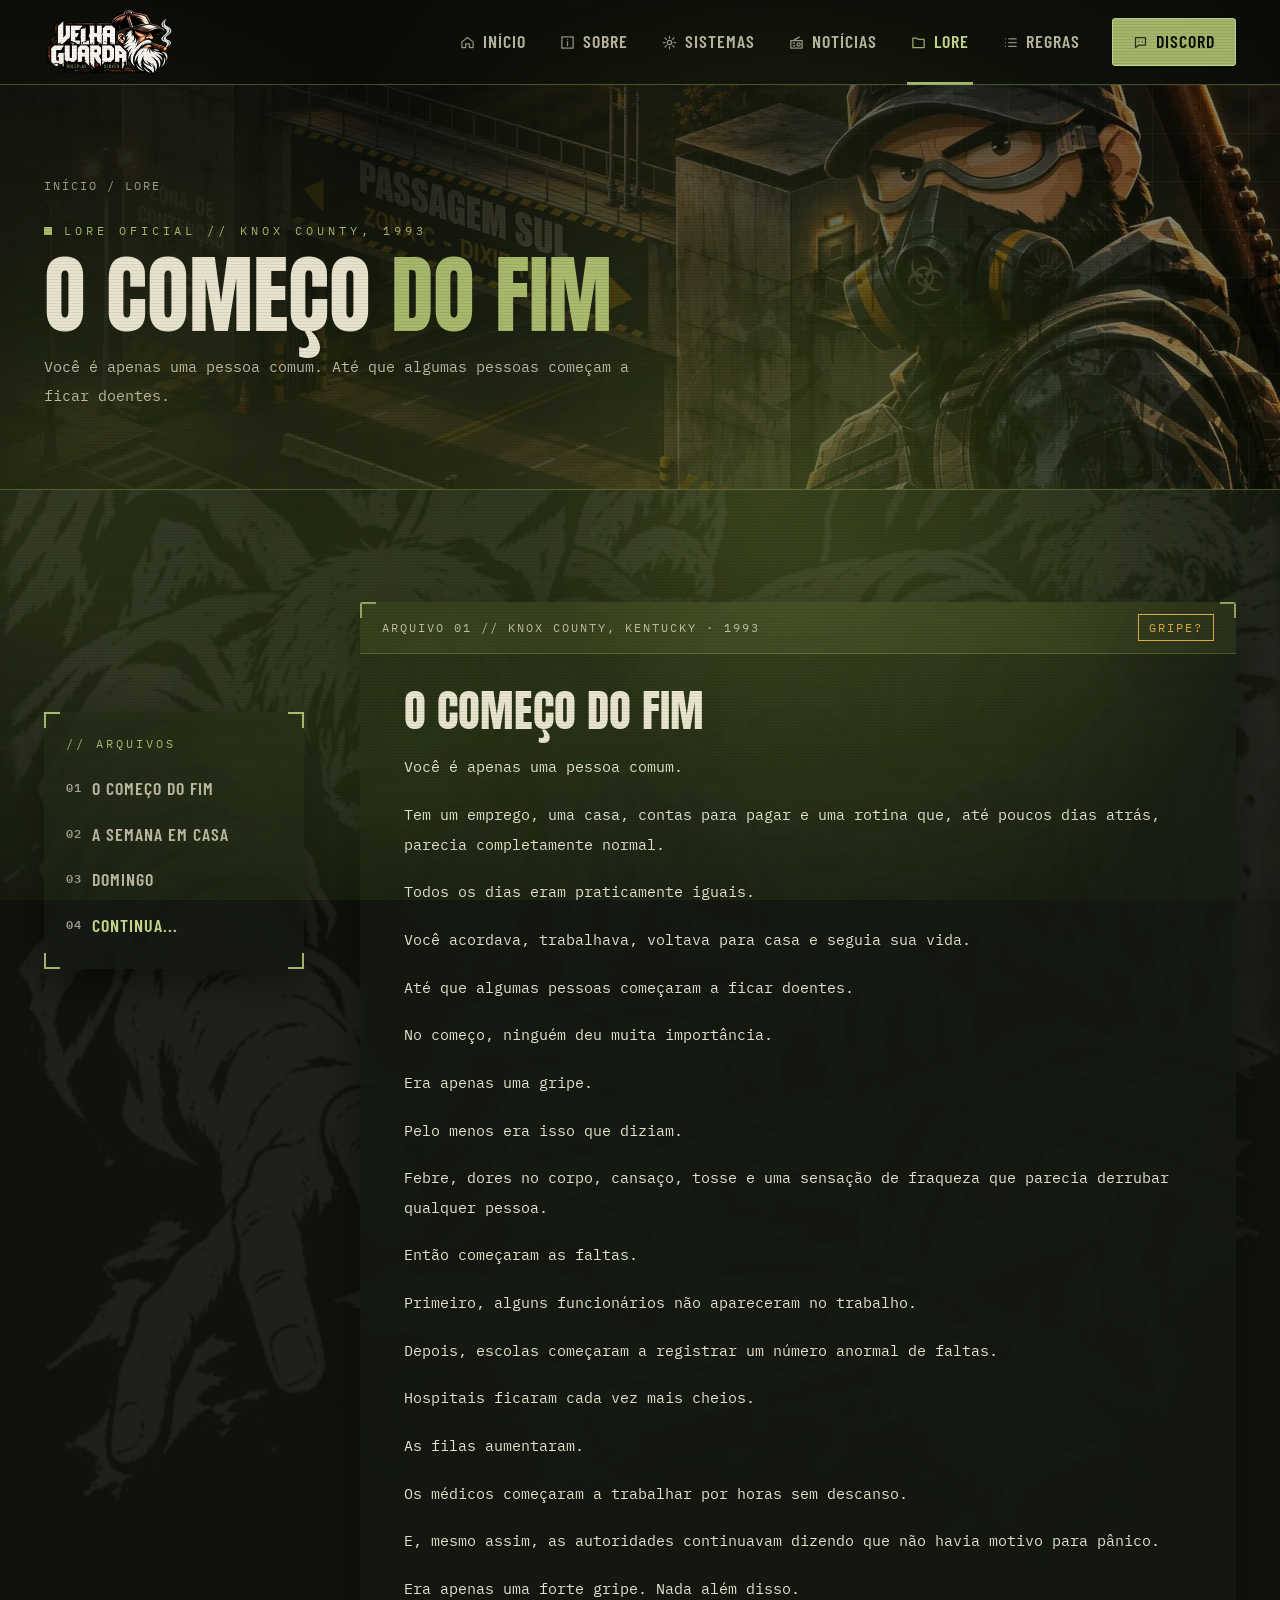
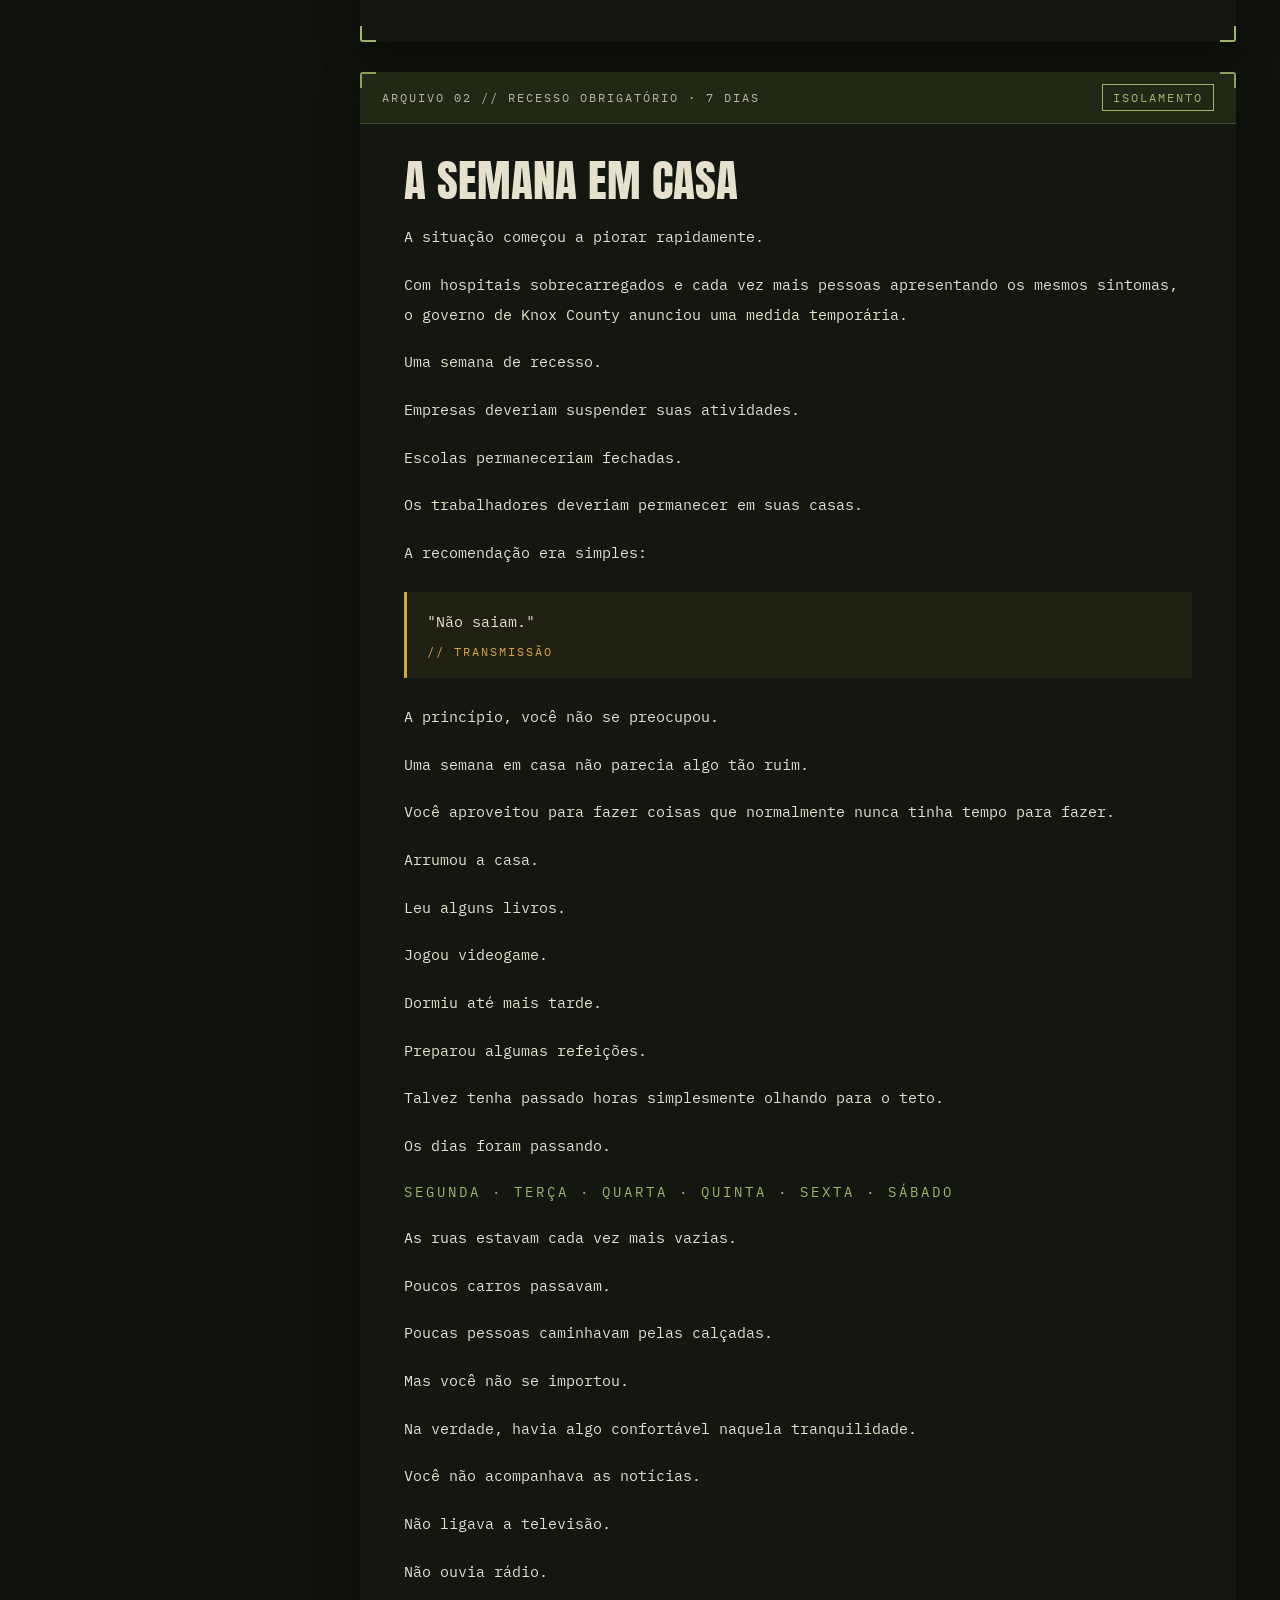
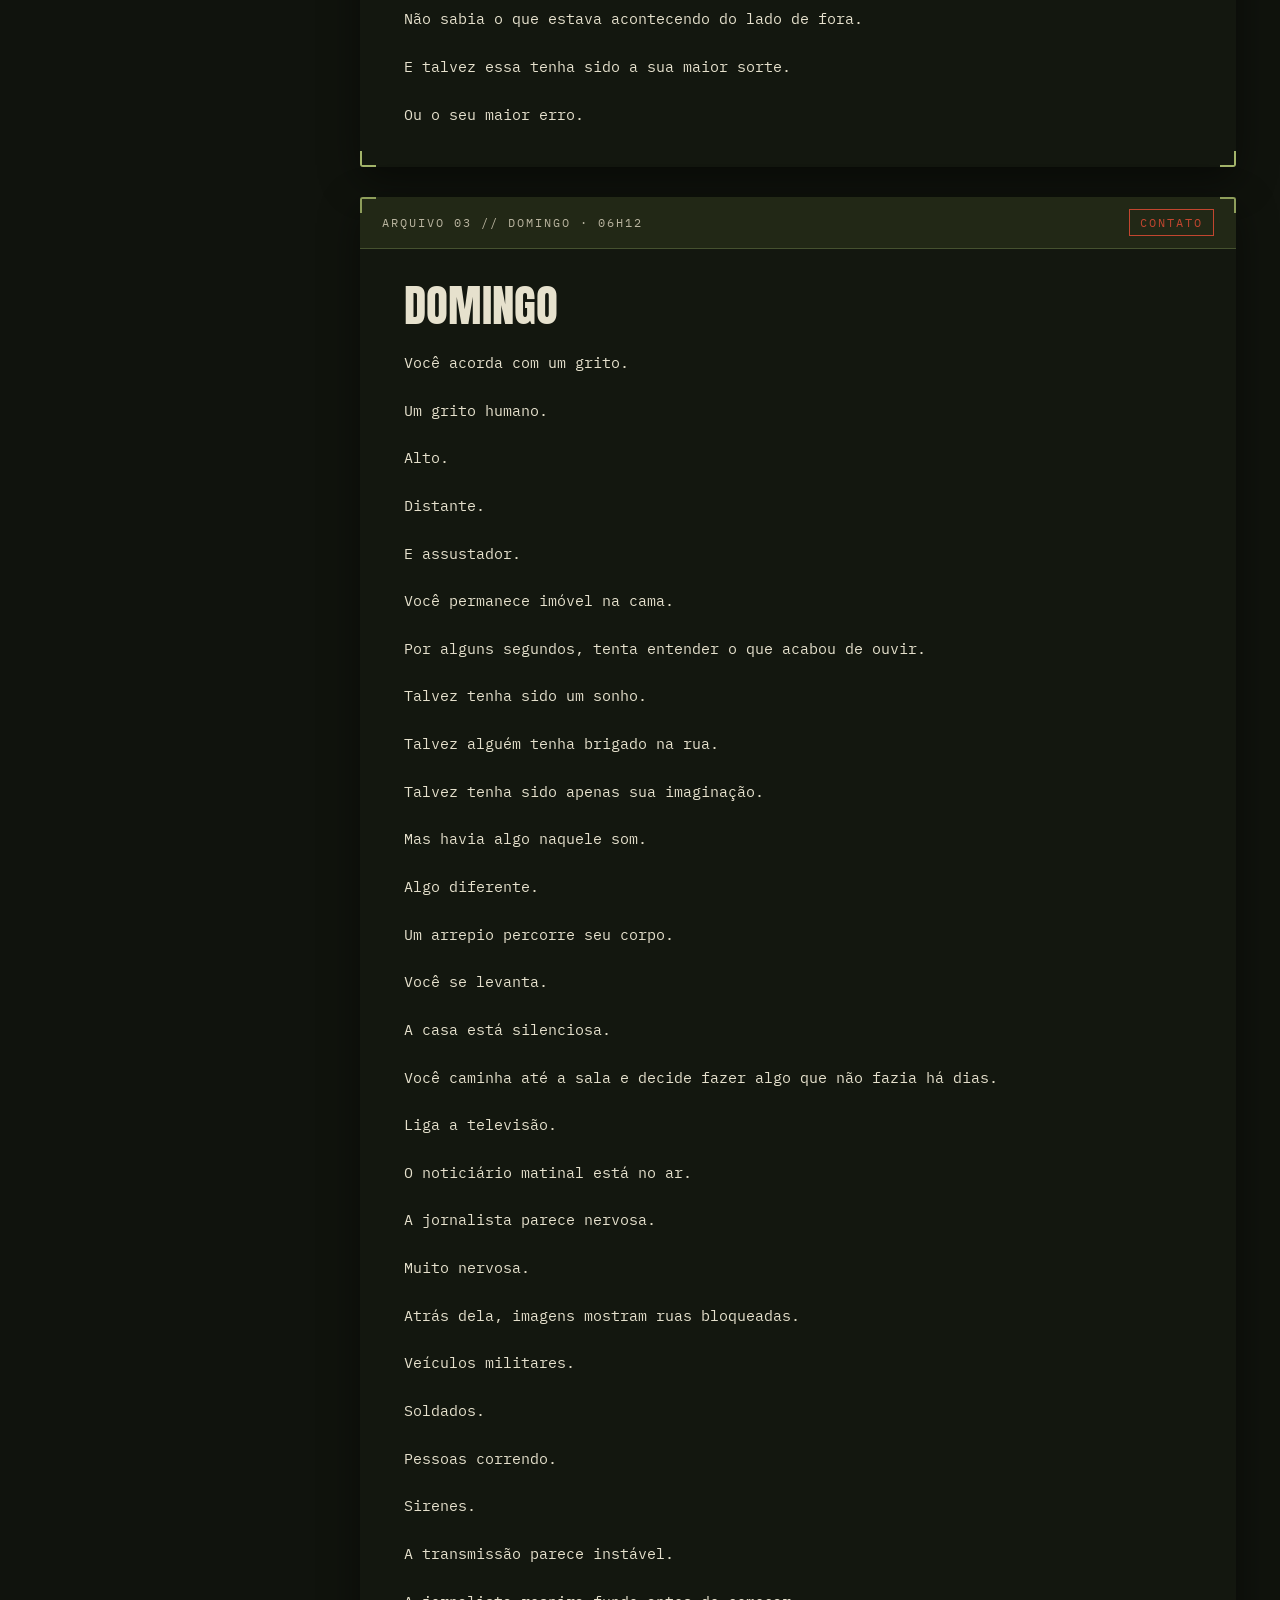
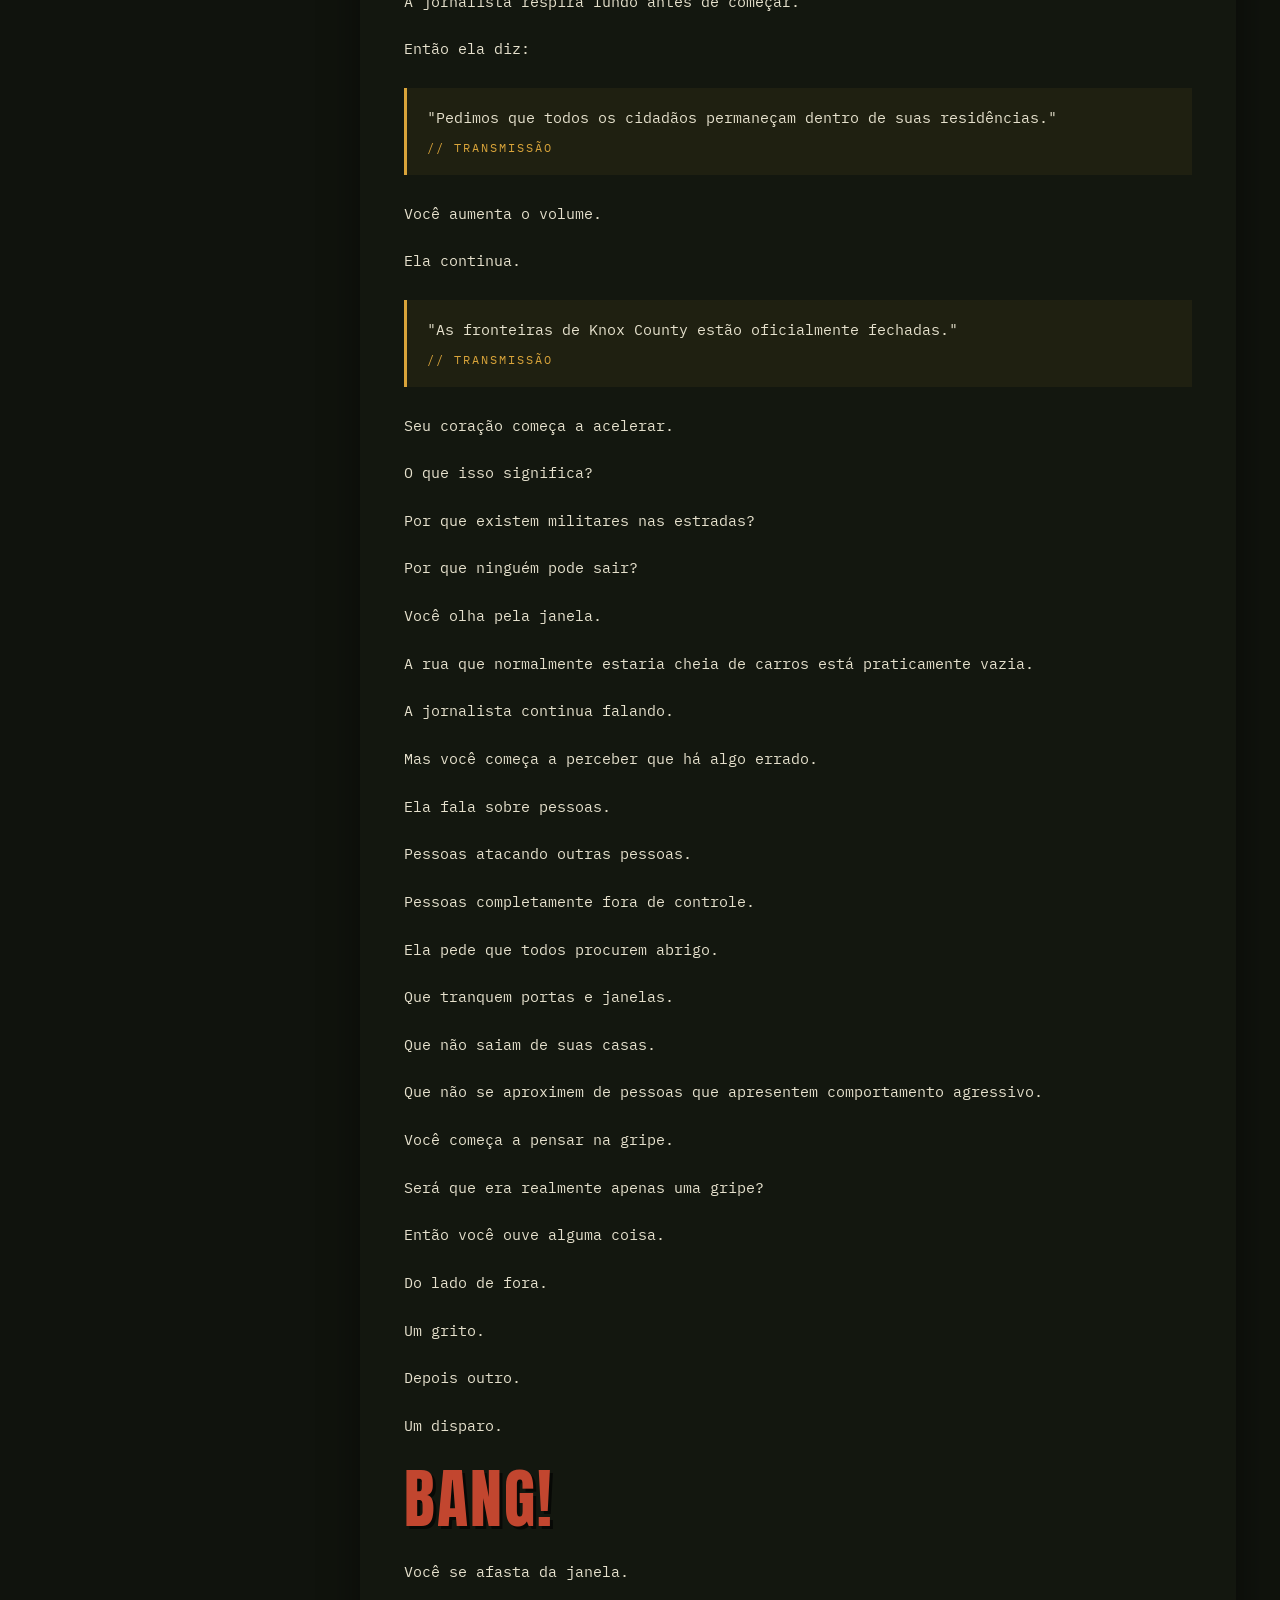
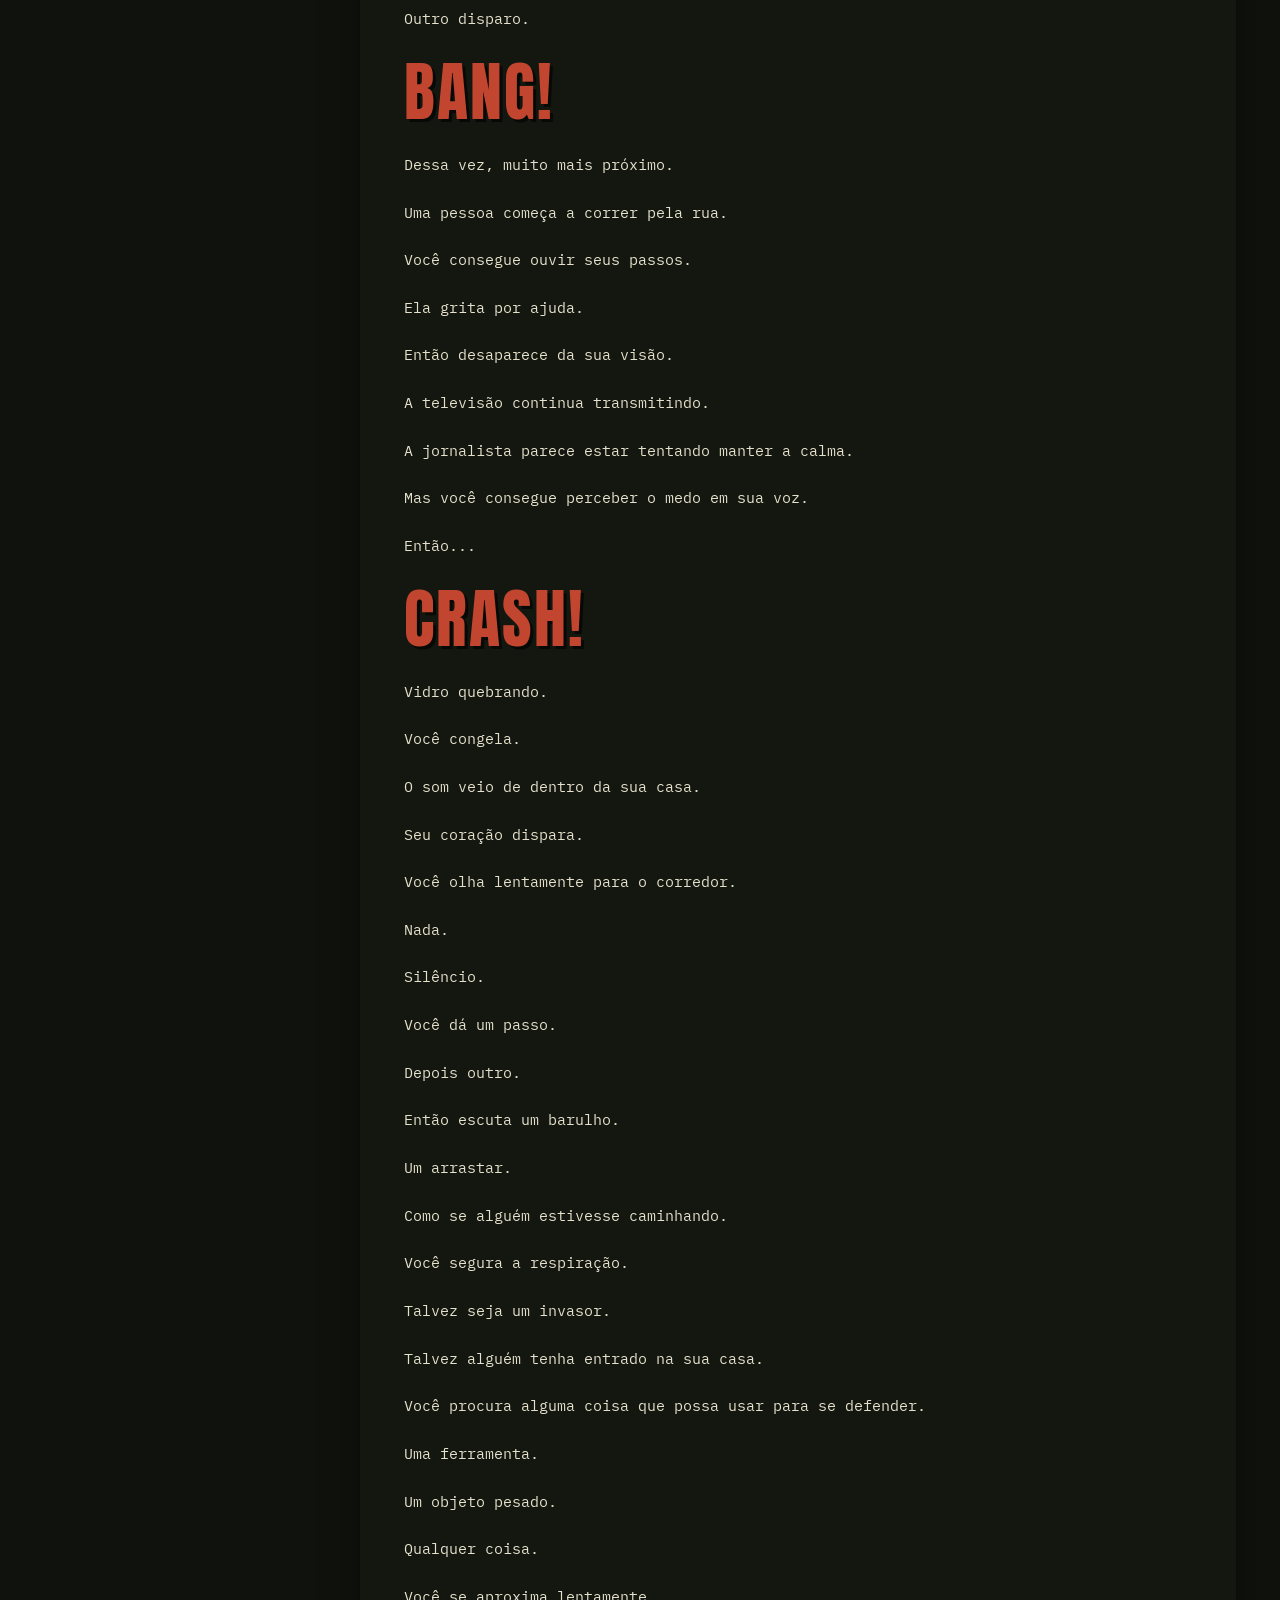
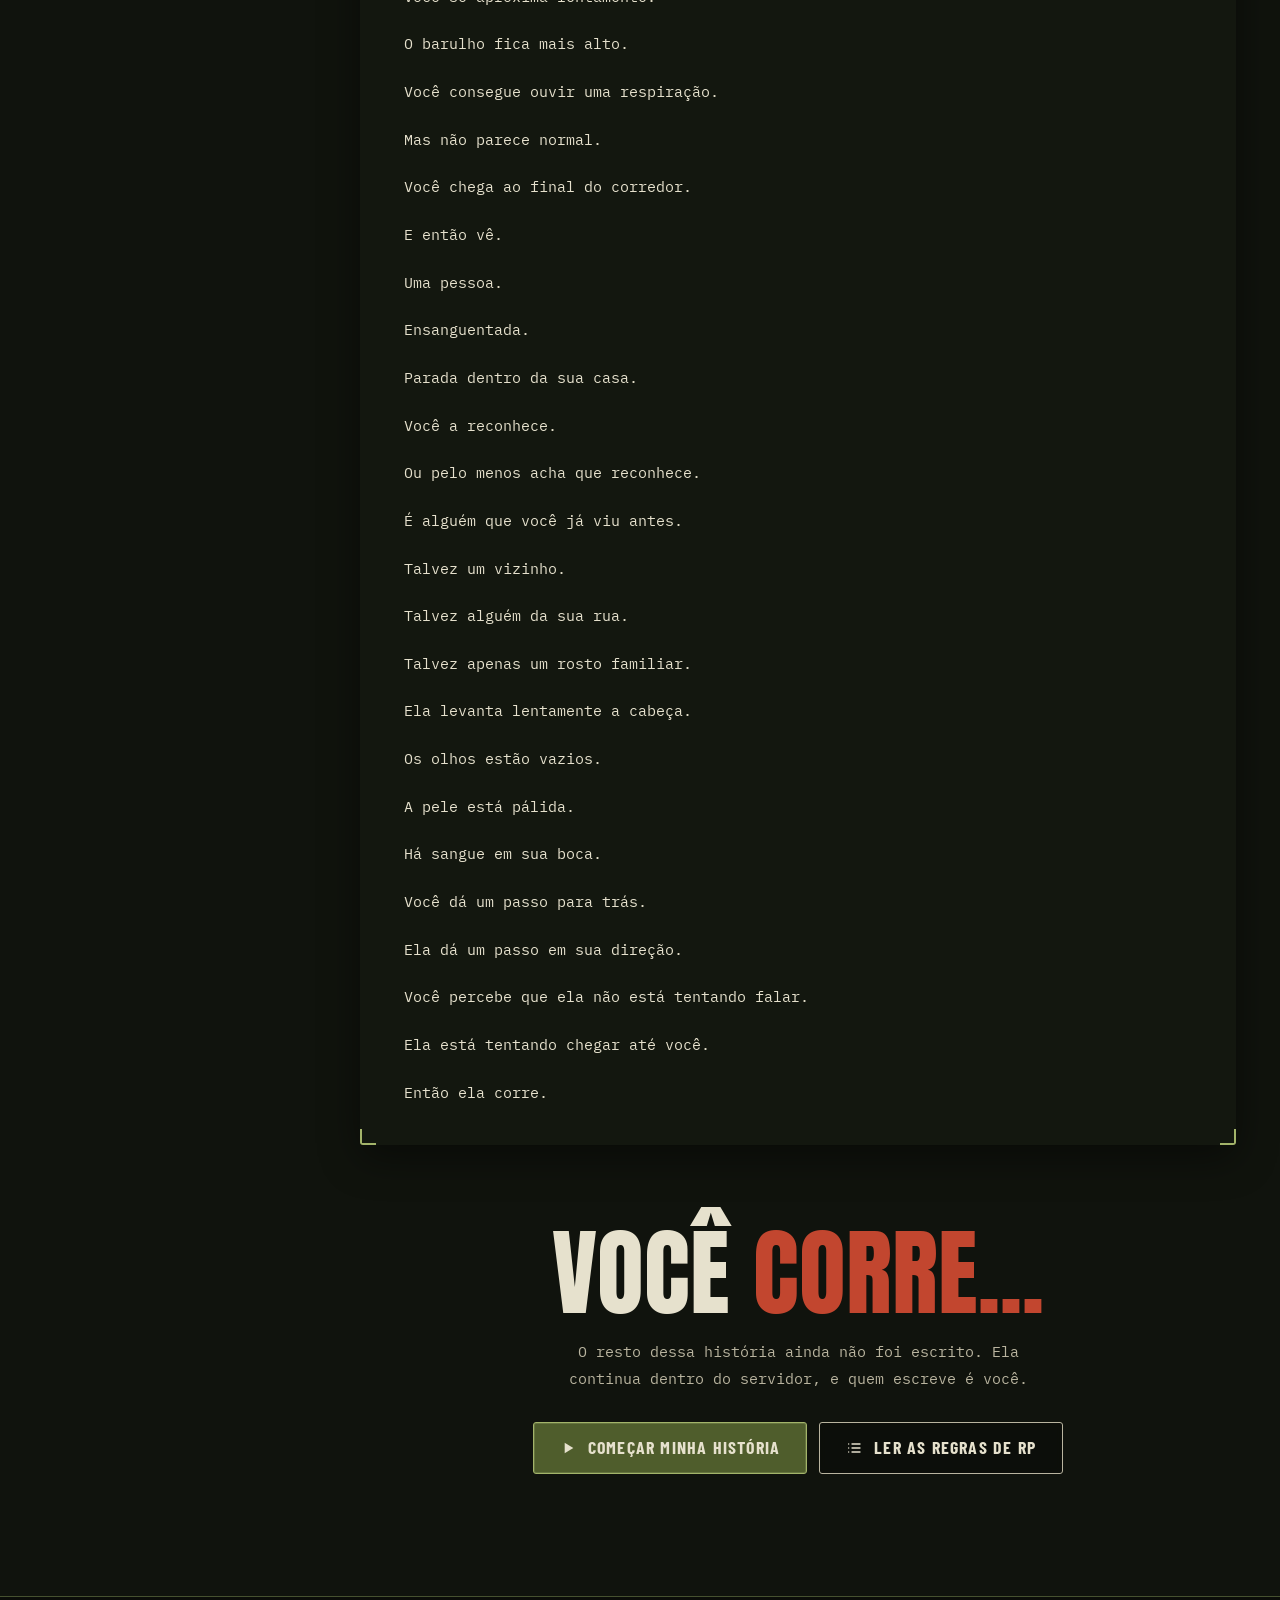
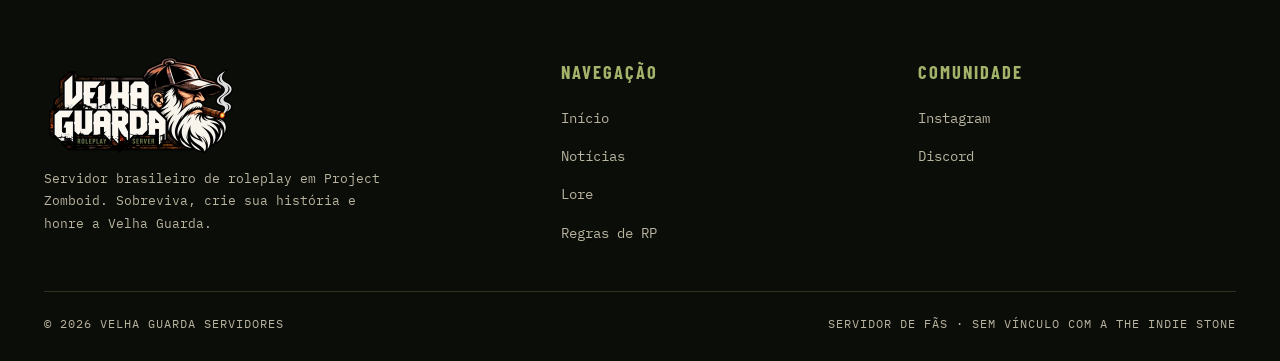
==== commit a2925987: "Add files via upload" ====
--- a/lore.html
+++ b/lore.html
@@ -20,7 +20,7 @@
 <link rel="preconnect" href="https://fonts.googleapis.com">
 <link rel="preconnect" href="https://fonts.gstatic.com" crossorigin>
 <link href="https://fonts.googleapis.com/css2?family=Anton&family=Barlow+Condensed:wght@600;700&family=Barlow:wght@400;600&family=IBM+Plex+Mono:wght@400;600&display=swap" rel="stylesheet">
-<link rel="stylesheet" href="css/style.css?v=8">
+<link rel="stylesheet" href="css/style.css?v=9">
 </head>
 <body>
 <a class="pular" href="#conteudo">Pular para o conteúdo</a>
@@ -330,6 +330,6 @@
 <div class="progresso" aria-hidden="true"></div>
 <a href="#" class="topo-voltar" aria-label="Voltar ao topo"><svg viewBox="0 0 24 24" fill="none" stroke="currentColor" stroke-width="2.4" stroke-linecap="round" stroke-linejoin="round"><path d="m6 15 6-6 6 6"/></svg></a>
 
-<script src="js/site.js?v=8"></script>
+<script src="js/site.js?v=9"></script>
 </body>
 </html>
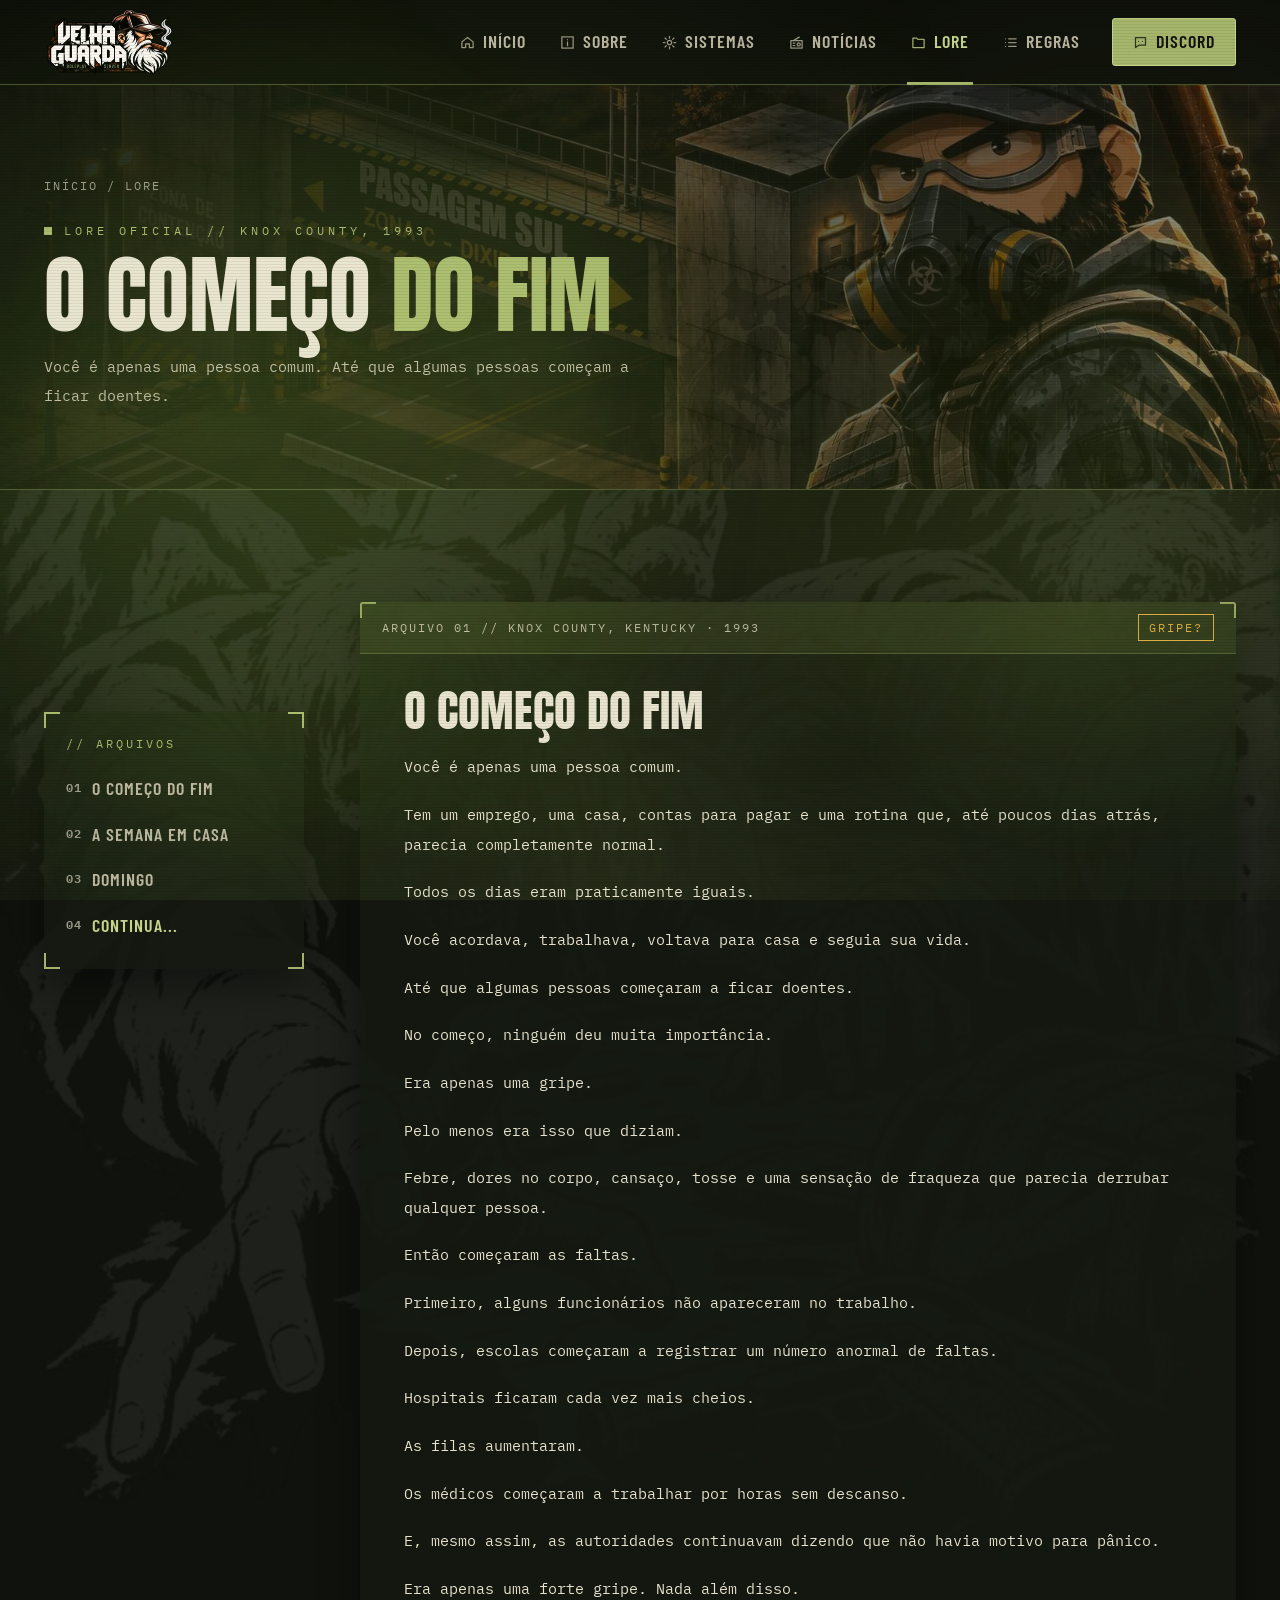
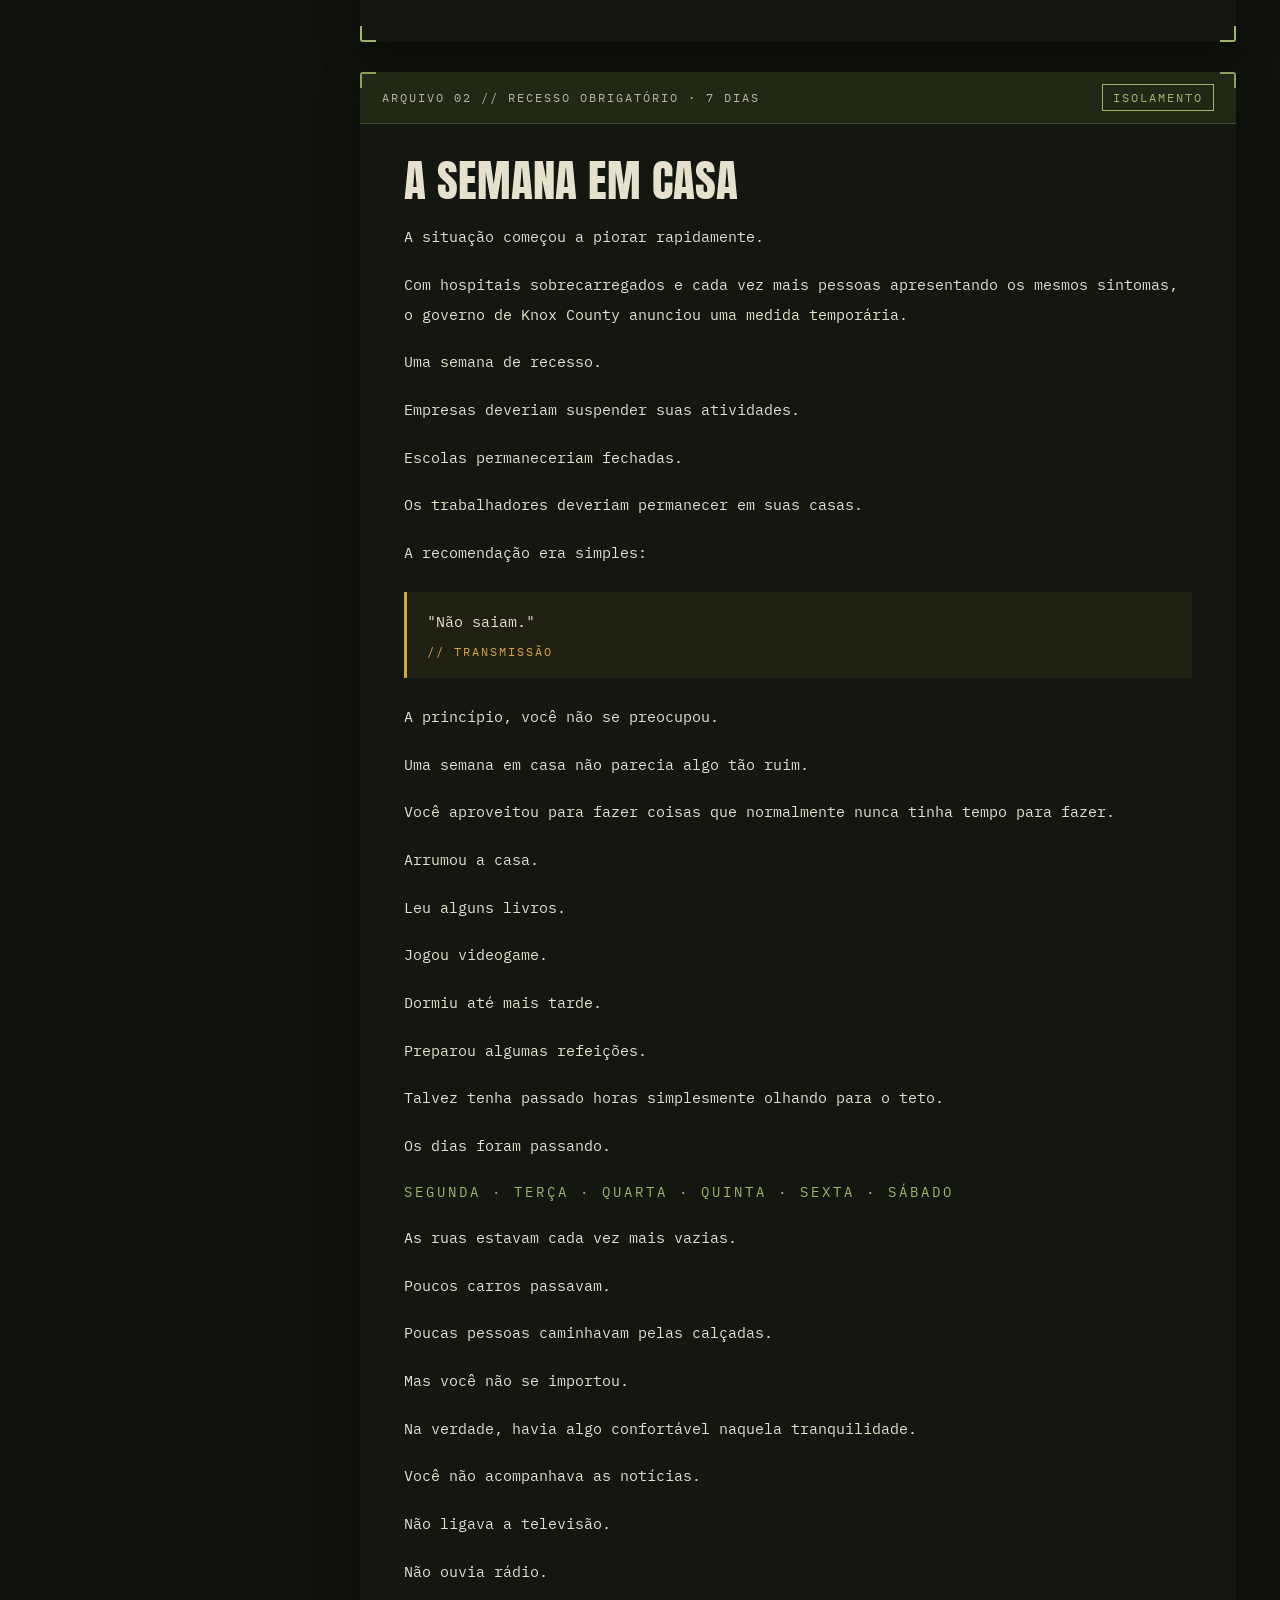
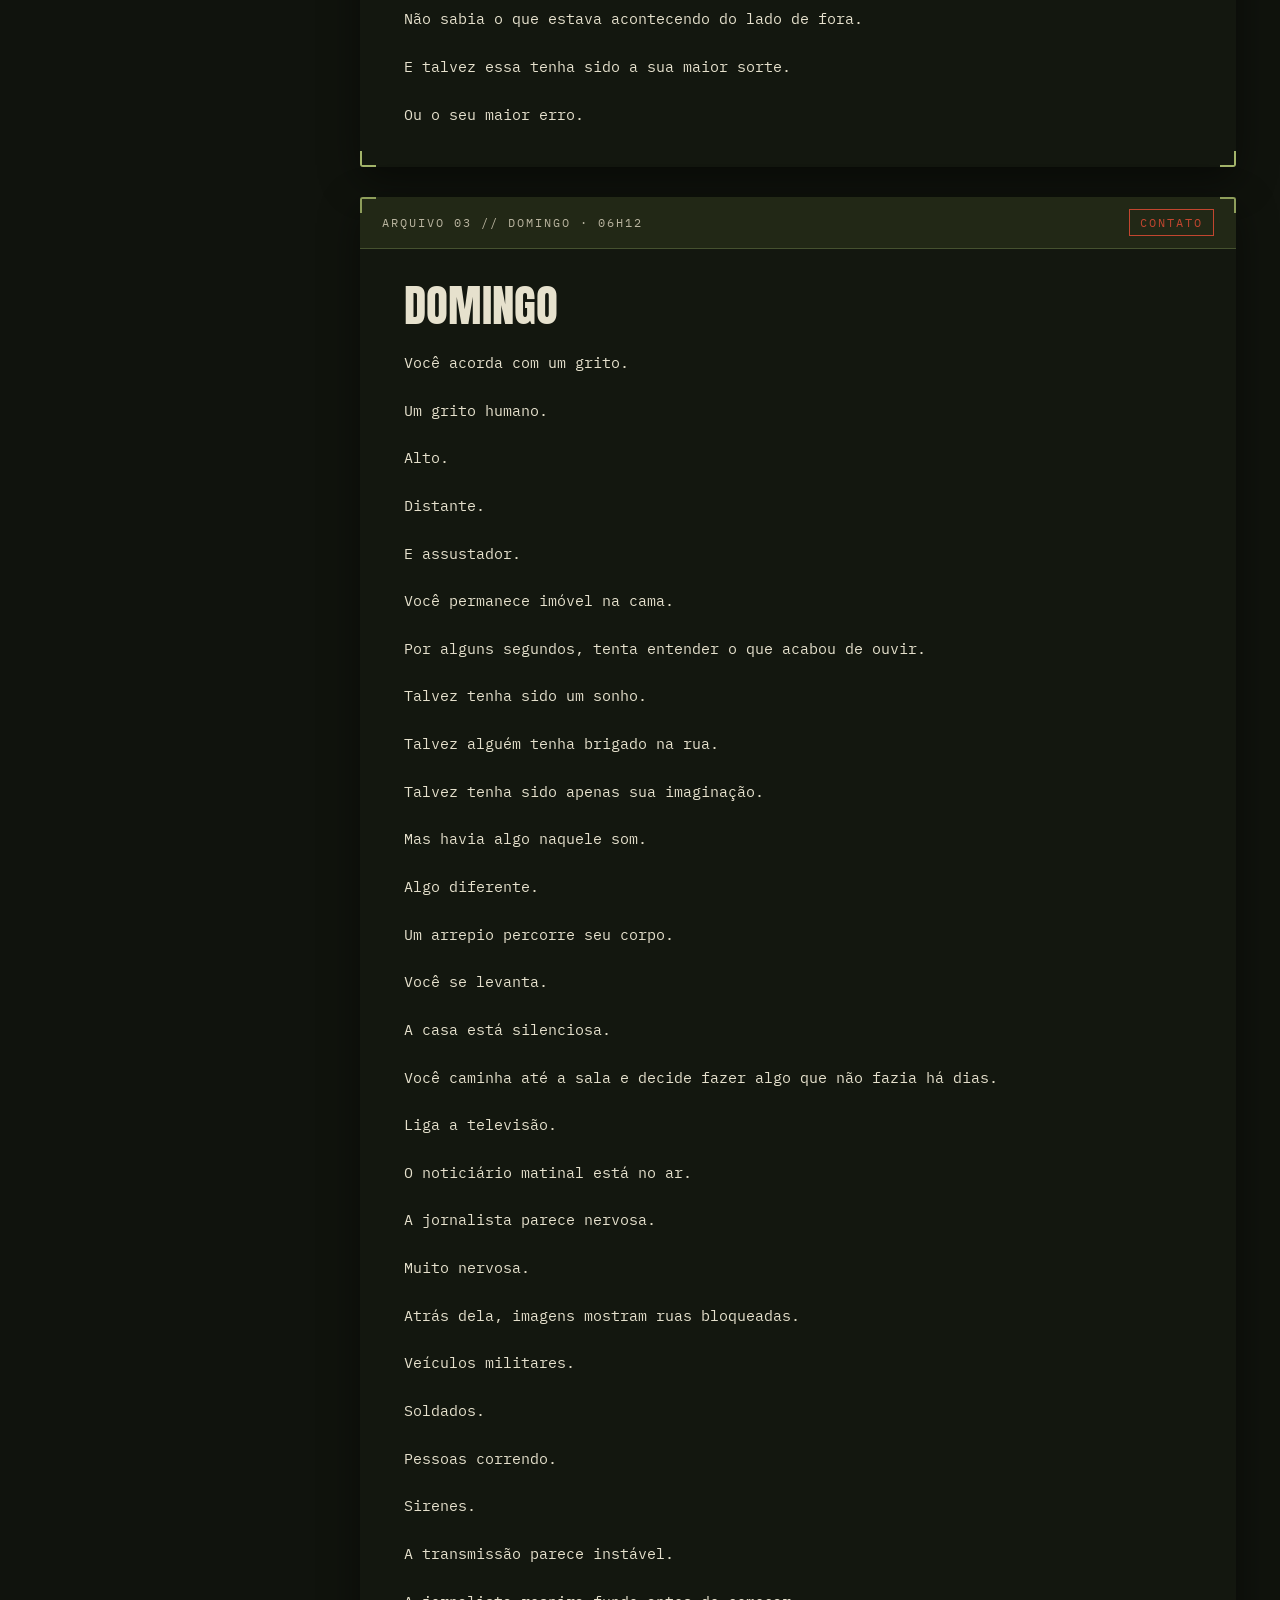
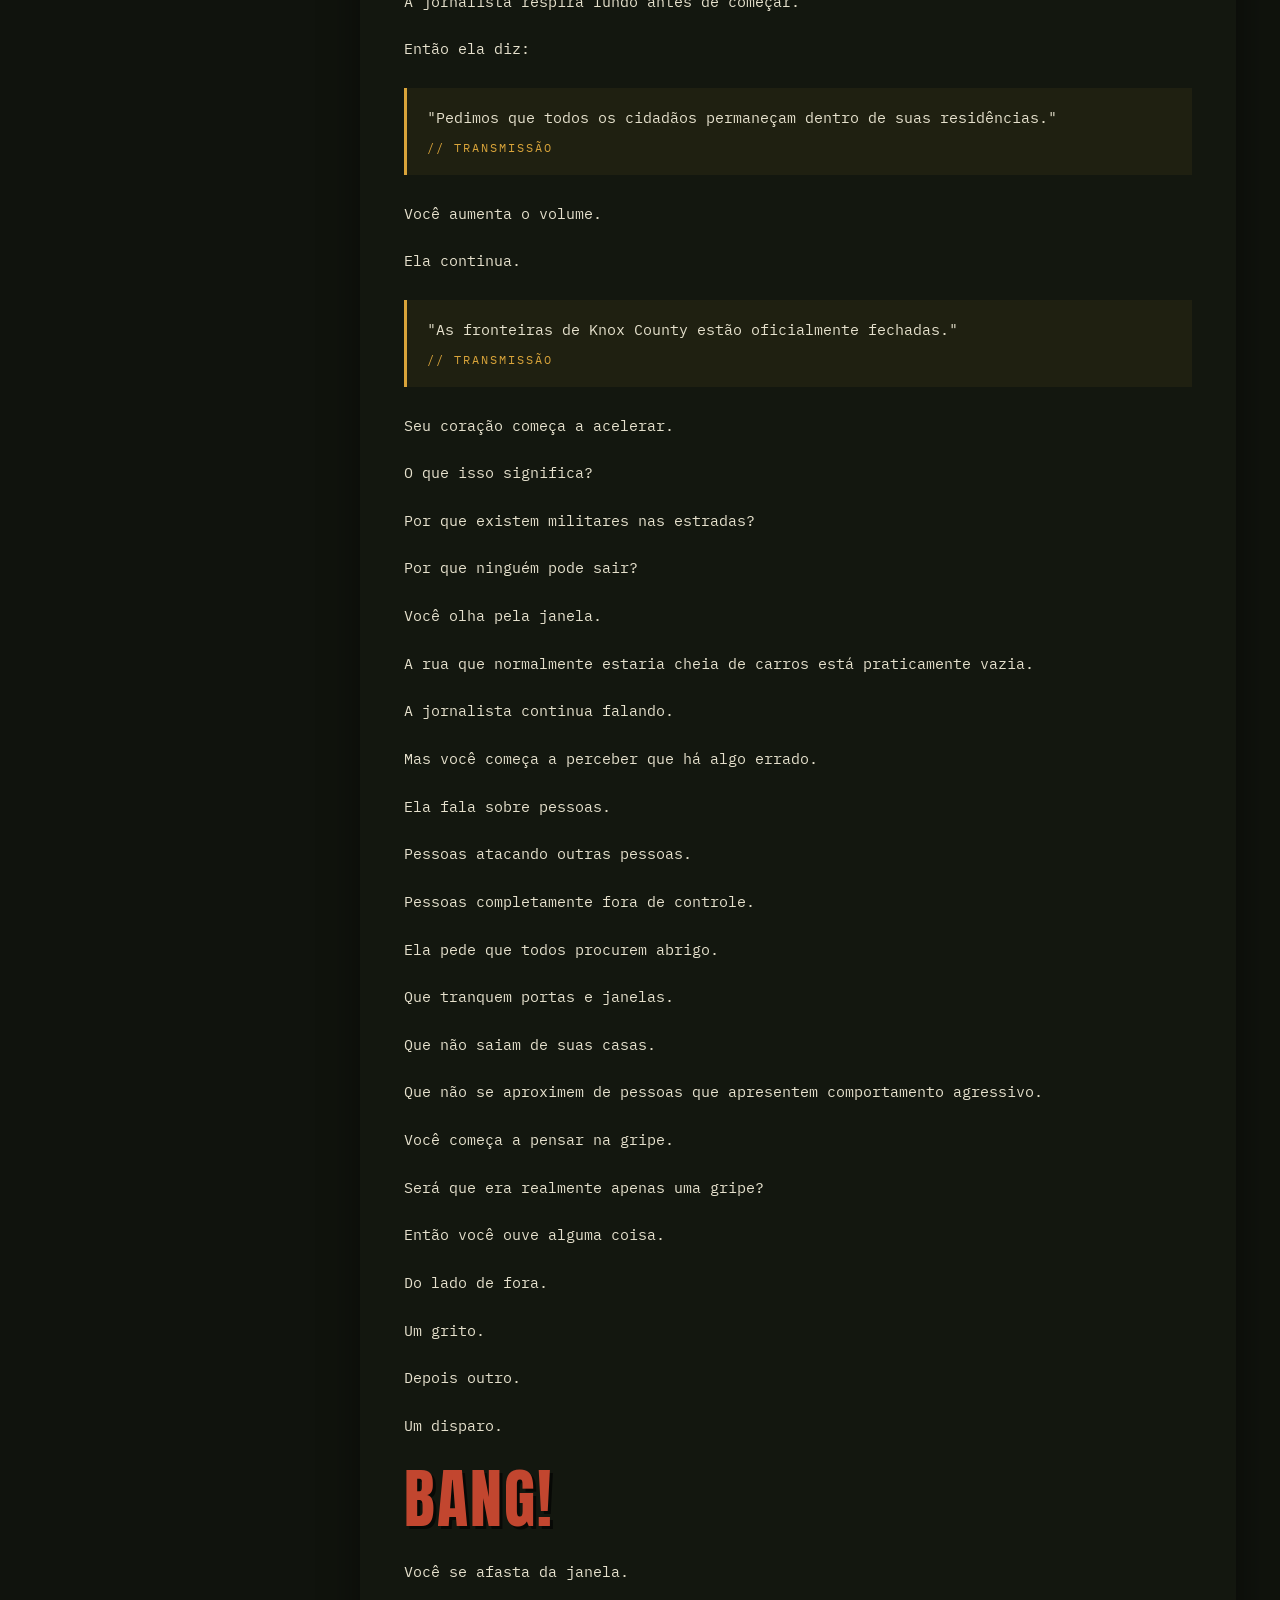
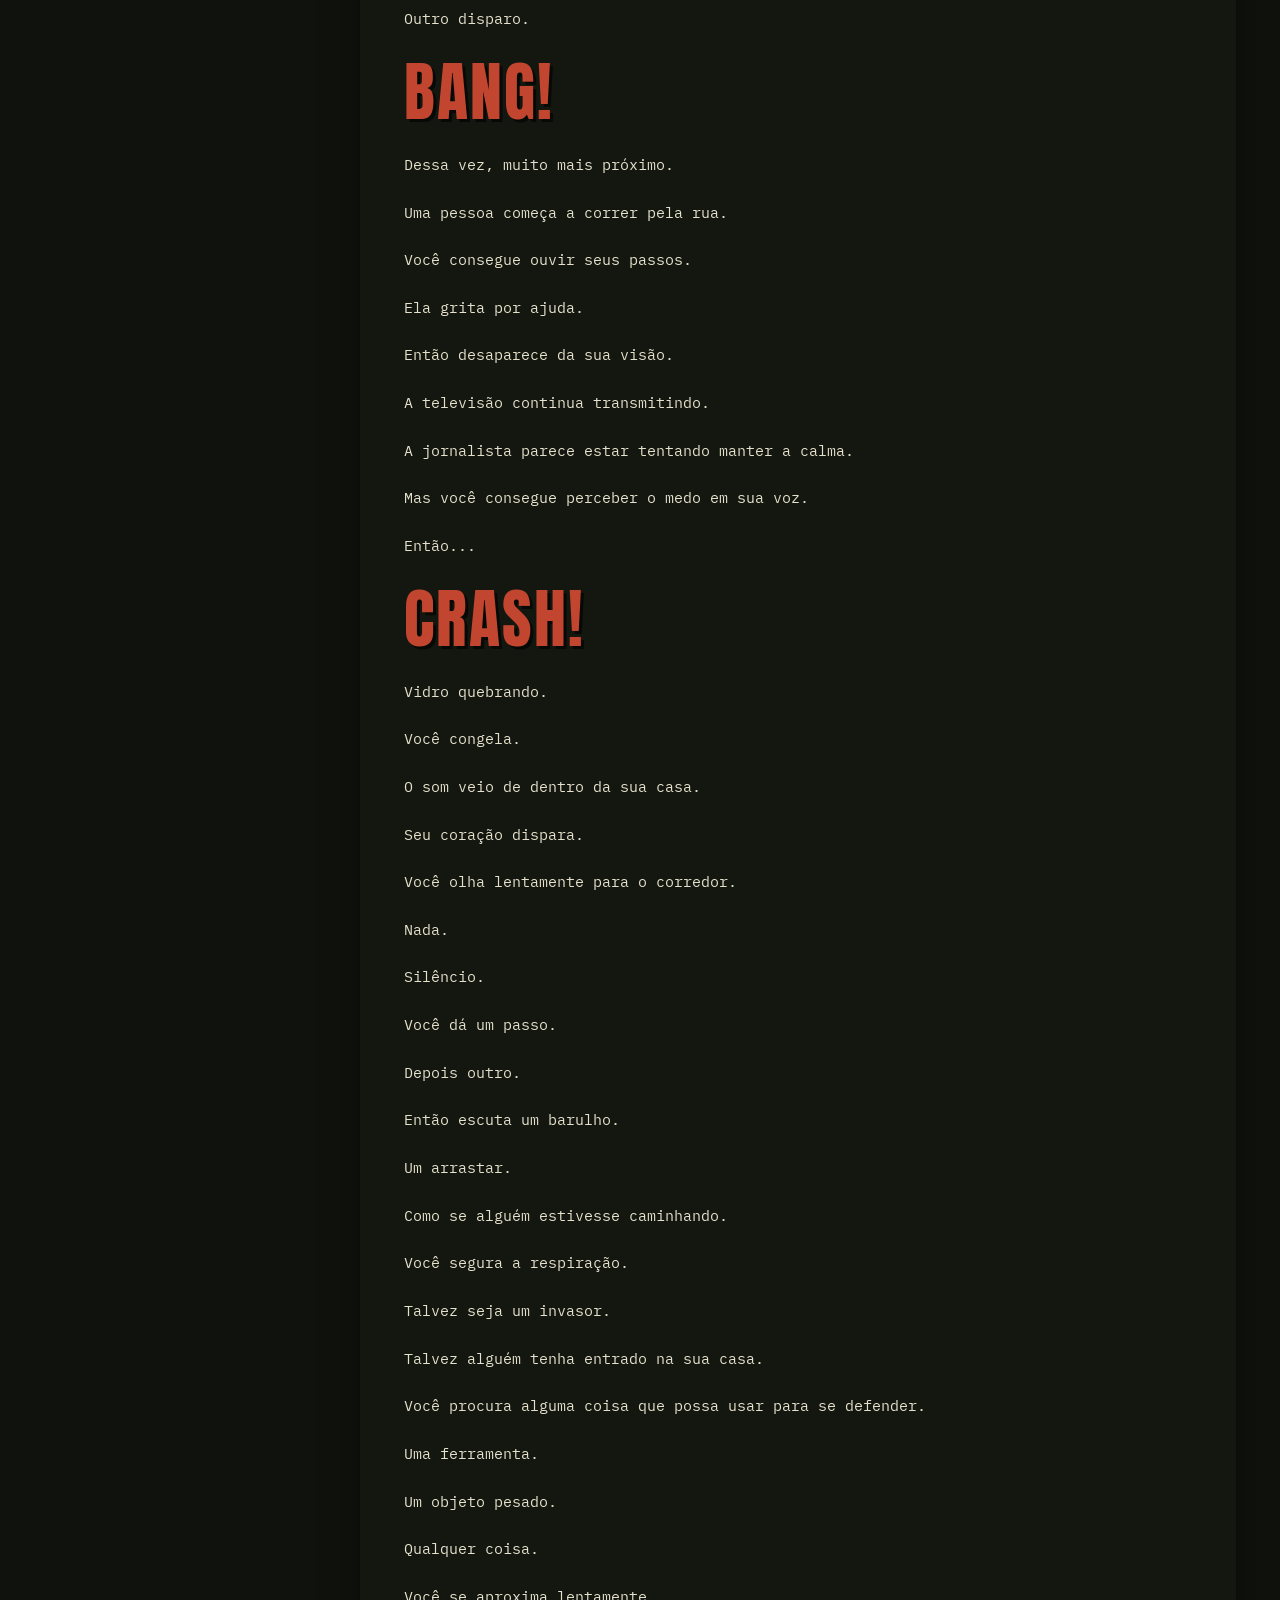
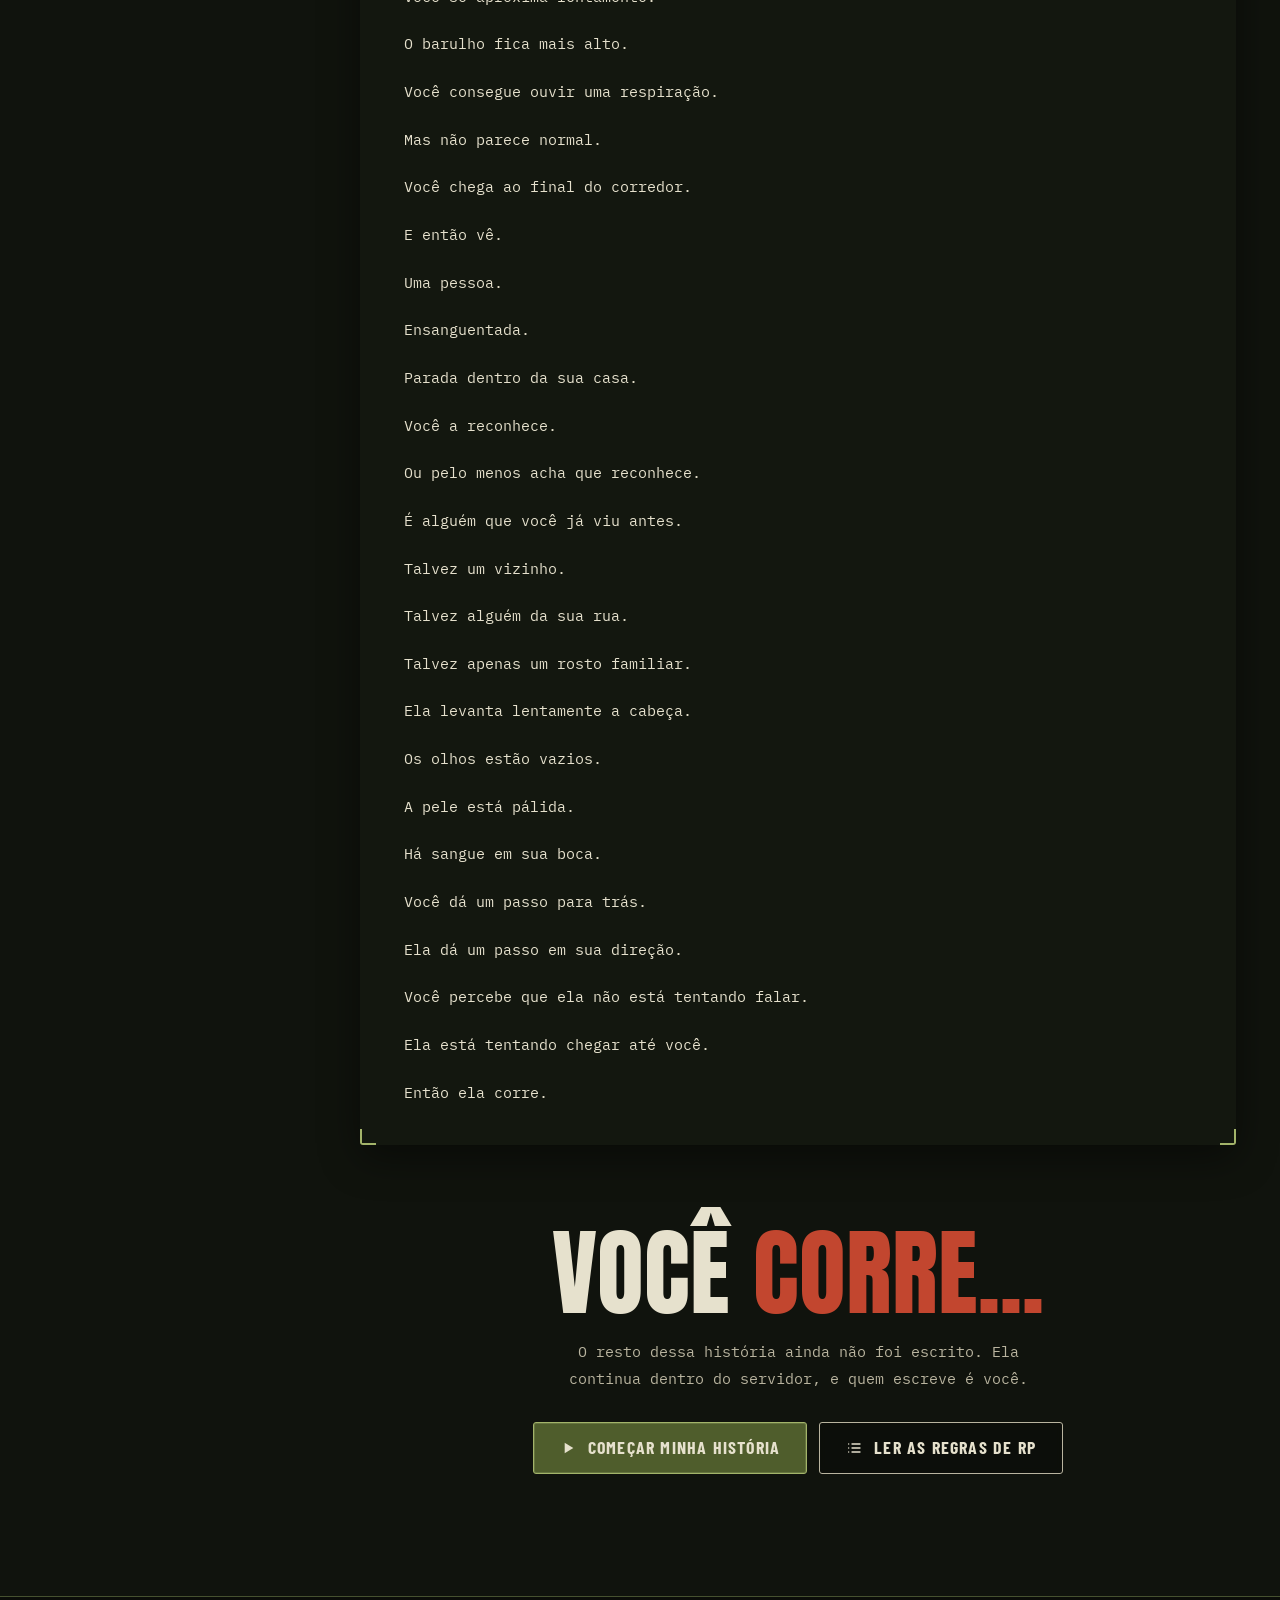
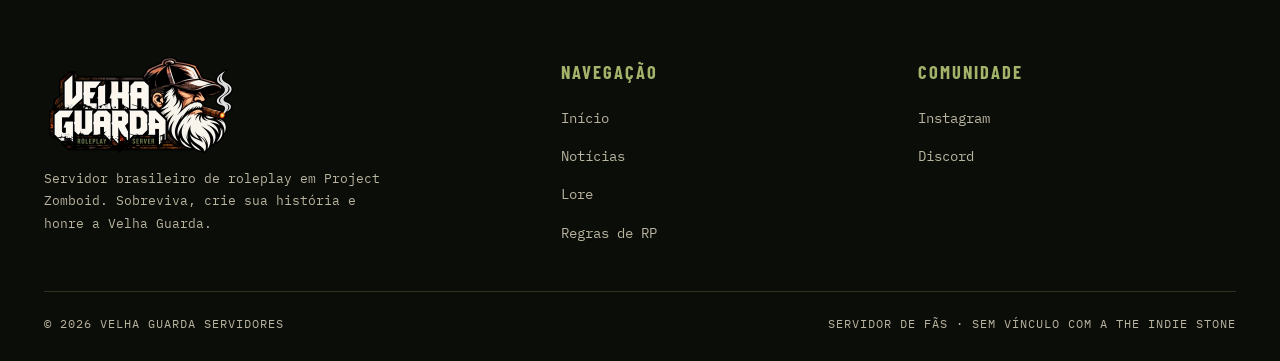
==== commit c6c14dec: "Add files via upload" ====
--- a/lore.html
+++ b/lore.html
@@ -20,7 +20,7 @@
 <link rel="preconnect" href="https://fonts.googleapis.com">
 <link rel="preconnect" href="https://fonts.gstatic.com" crossorigin>
 <link href="https://fonts.googleapis.com/css2?family=Anton&family=Barlow+Condensed:wght@600;700&family=Barlow:wght@400;600&family=IBM+Plex+Mono:wght@400;600&display=swap" rel="stylesheet">
-<link rel="stylesheet" href="css/style.css?v=9">
+<link rel="stylesheet" href="css/style.css?v=10">
 </head>
 <body>
 <a class="pular" href="#conteudo">Pular para o conteúdo</a>
@@ -330,6 +330,6 @@
 <div class="progresso" aria-hidden="true"></div>
 <a href="#" class="topo-voltar" aria-label="Voltar ao topo"><svg viewBox="0 0 24 24" fill="none" stroke="currentColor" stroke-width="2.4" stroke-linecap="round" stroke-linejoin="round"><path d="m6 15 6-6 6 6"/></svg></a>
 
-<script src="js/site.js?v=9"></script>
+<script src="js/site.js?v=10"></script>
 </body>
 </html>
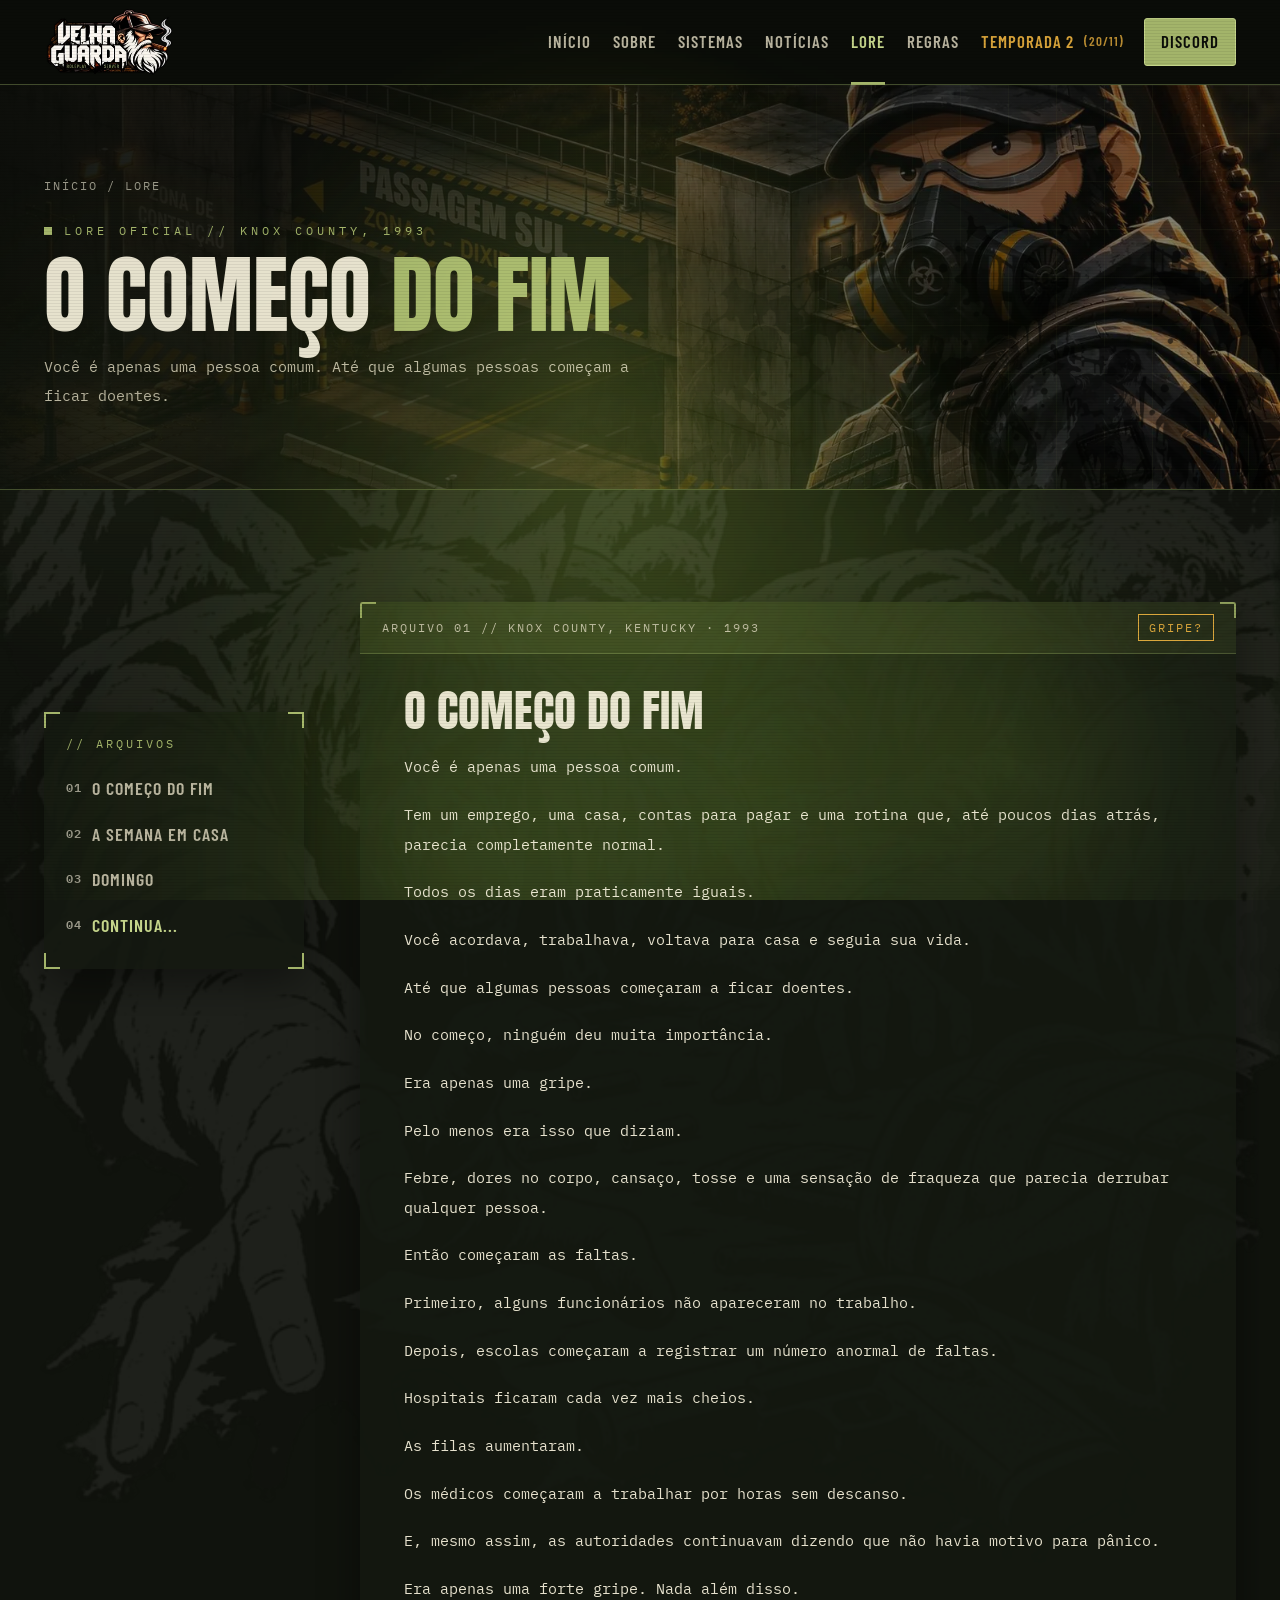
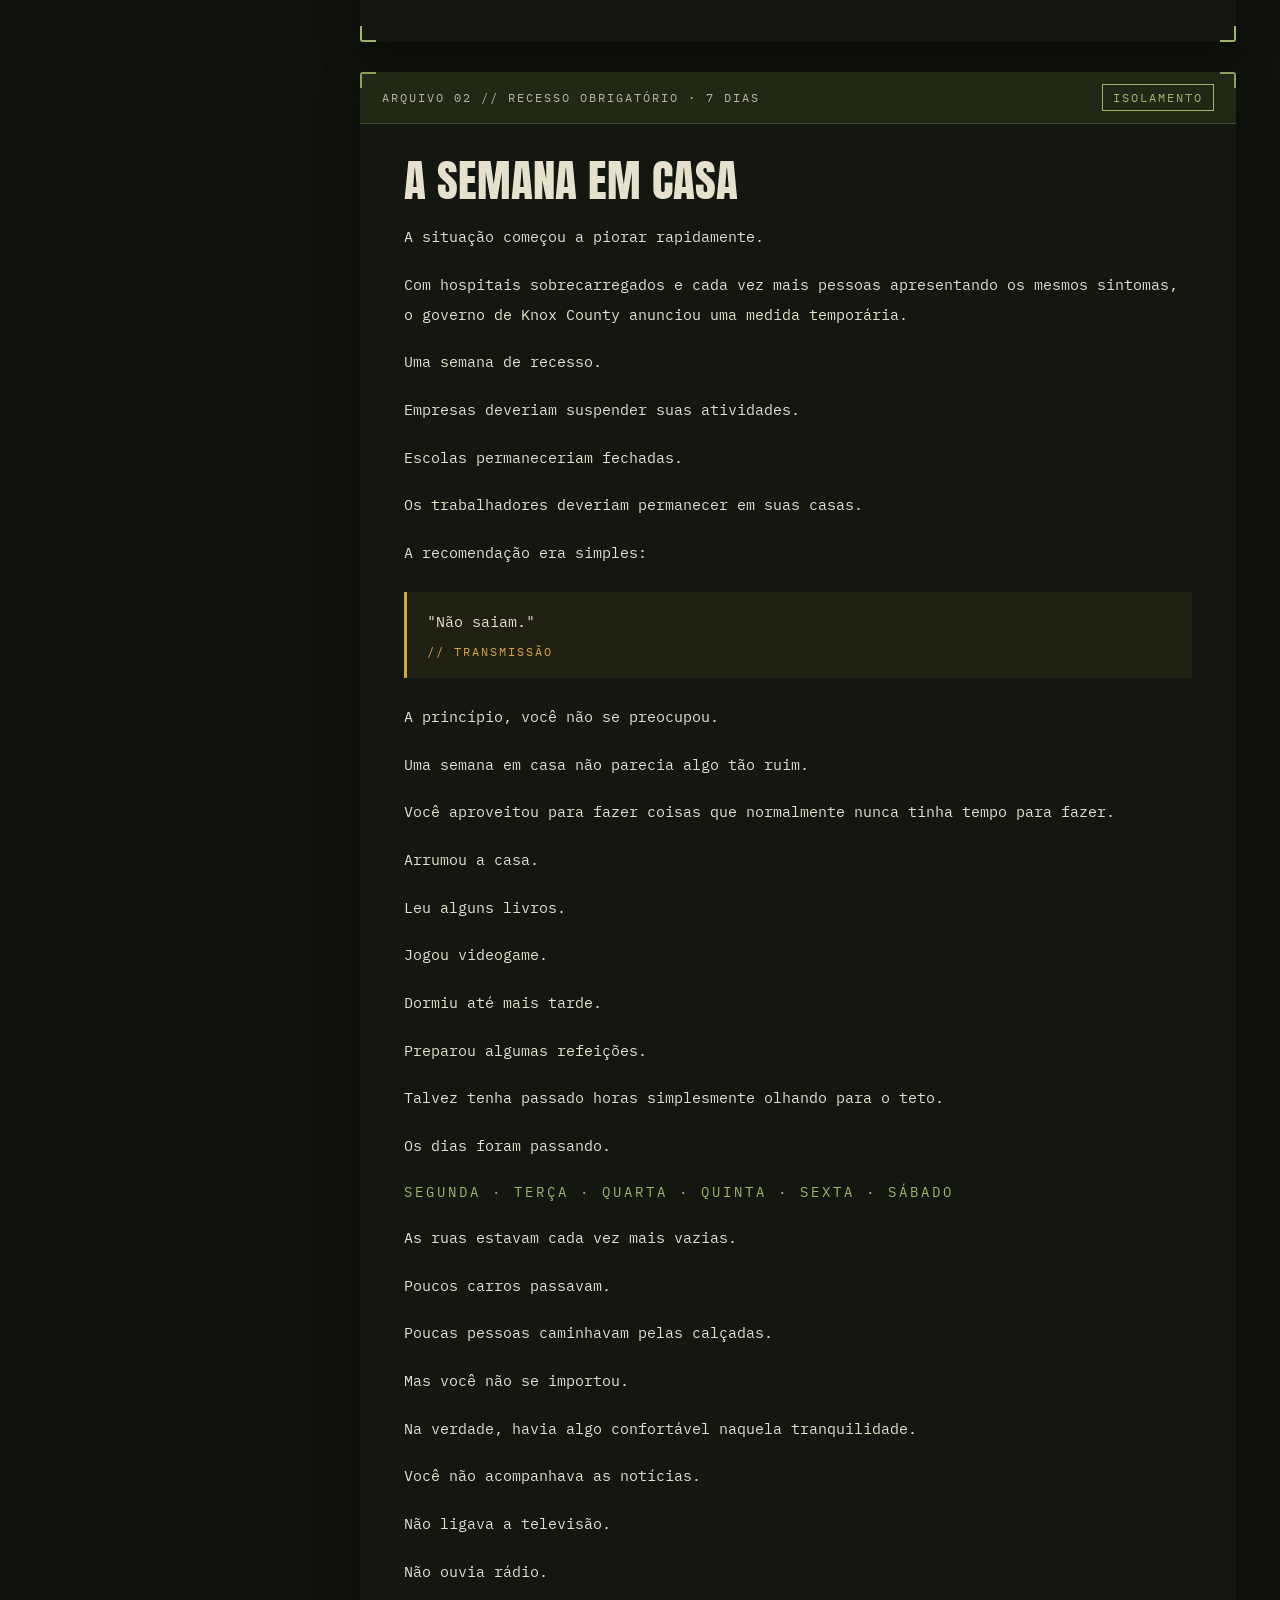
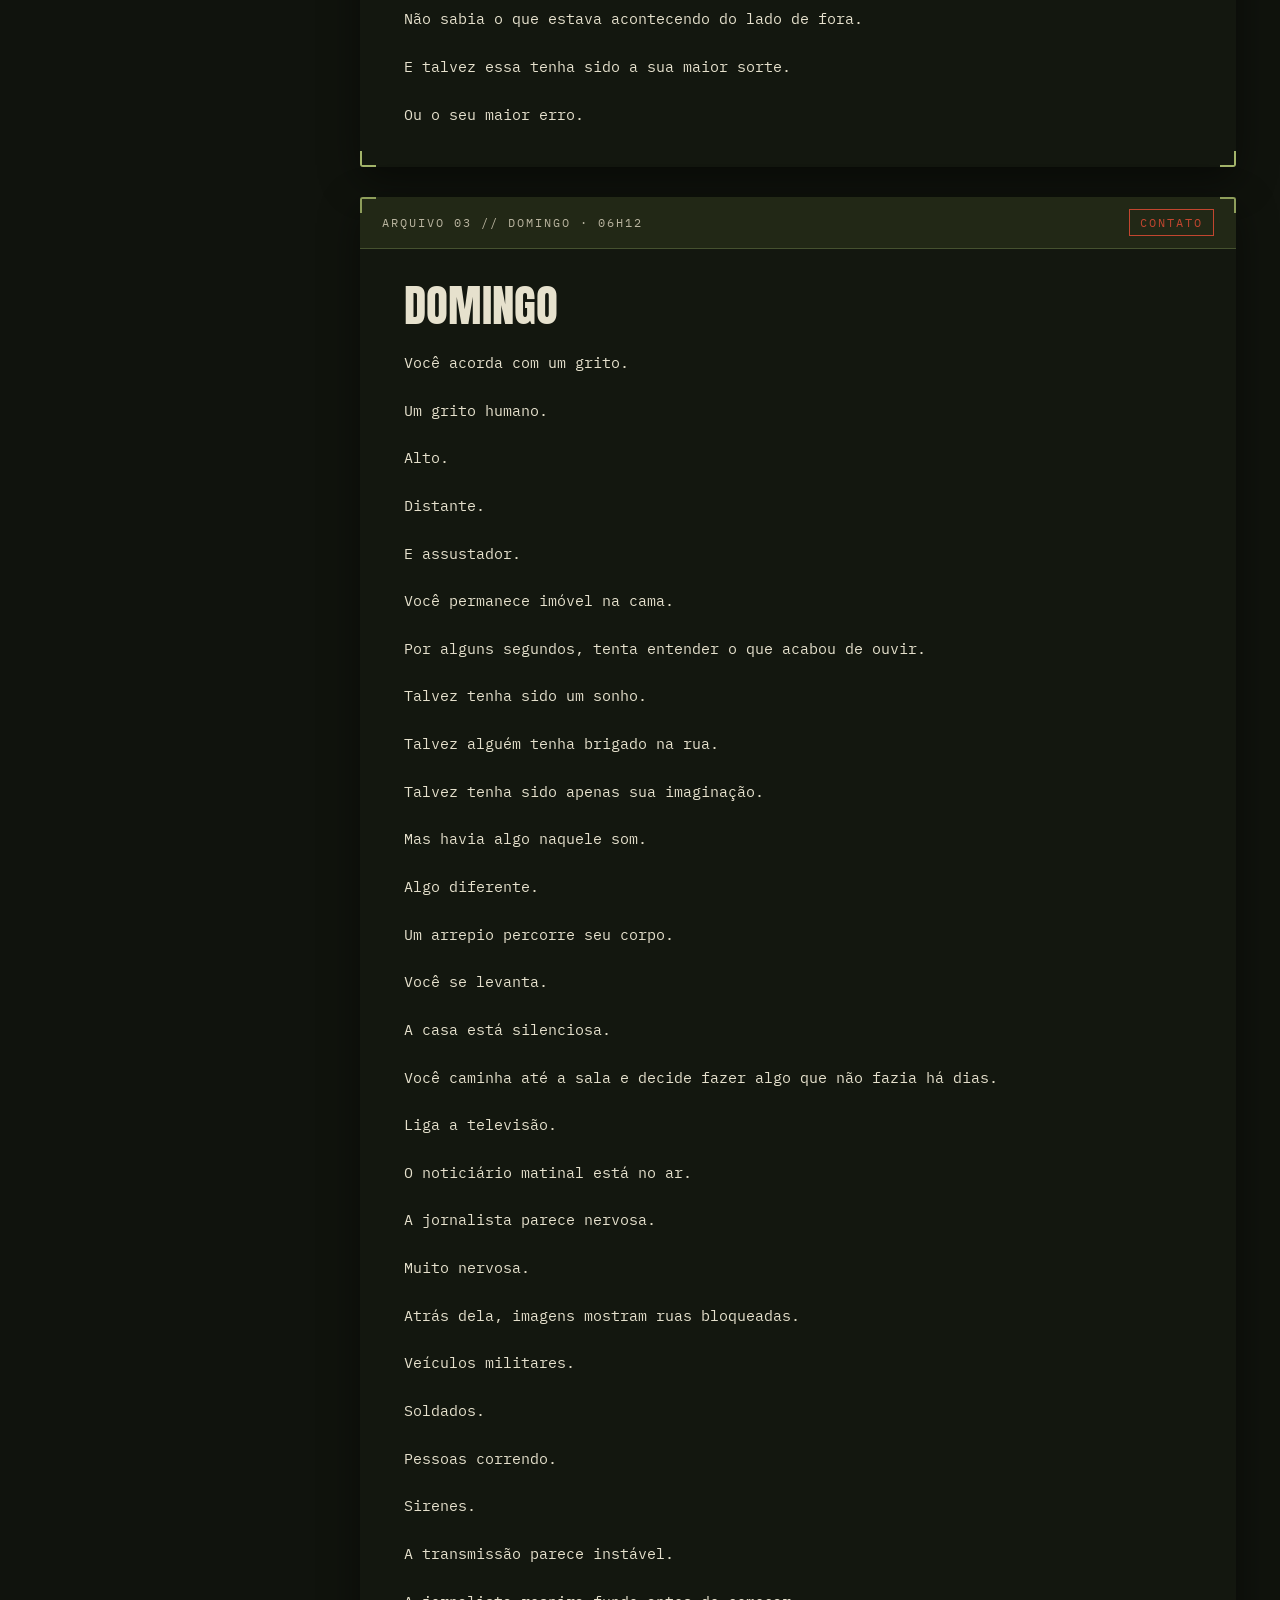
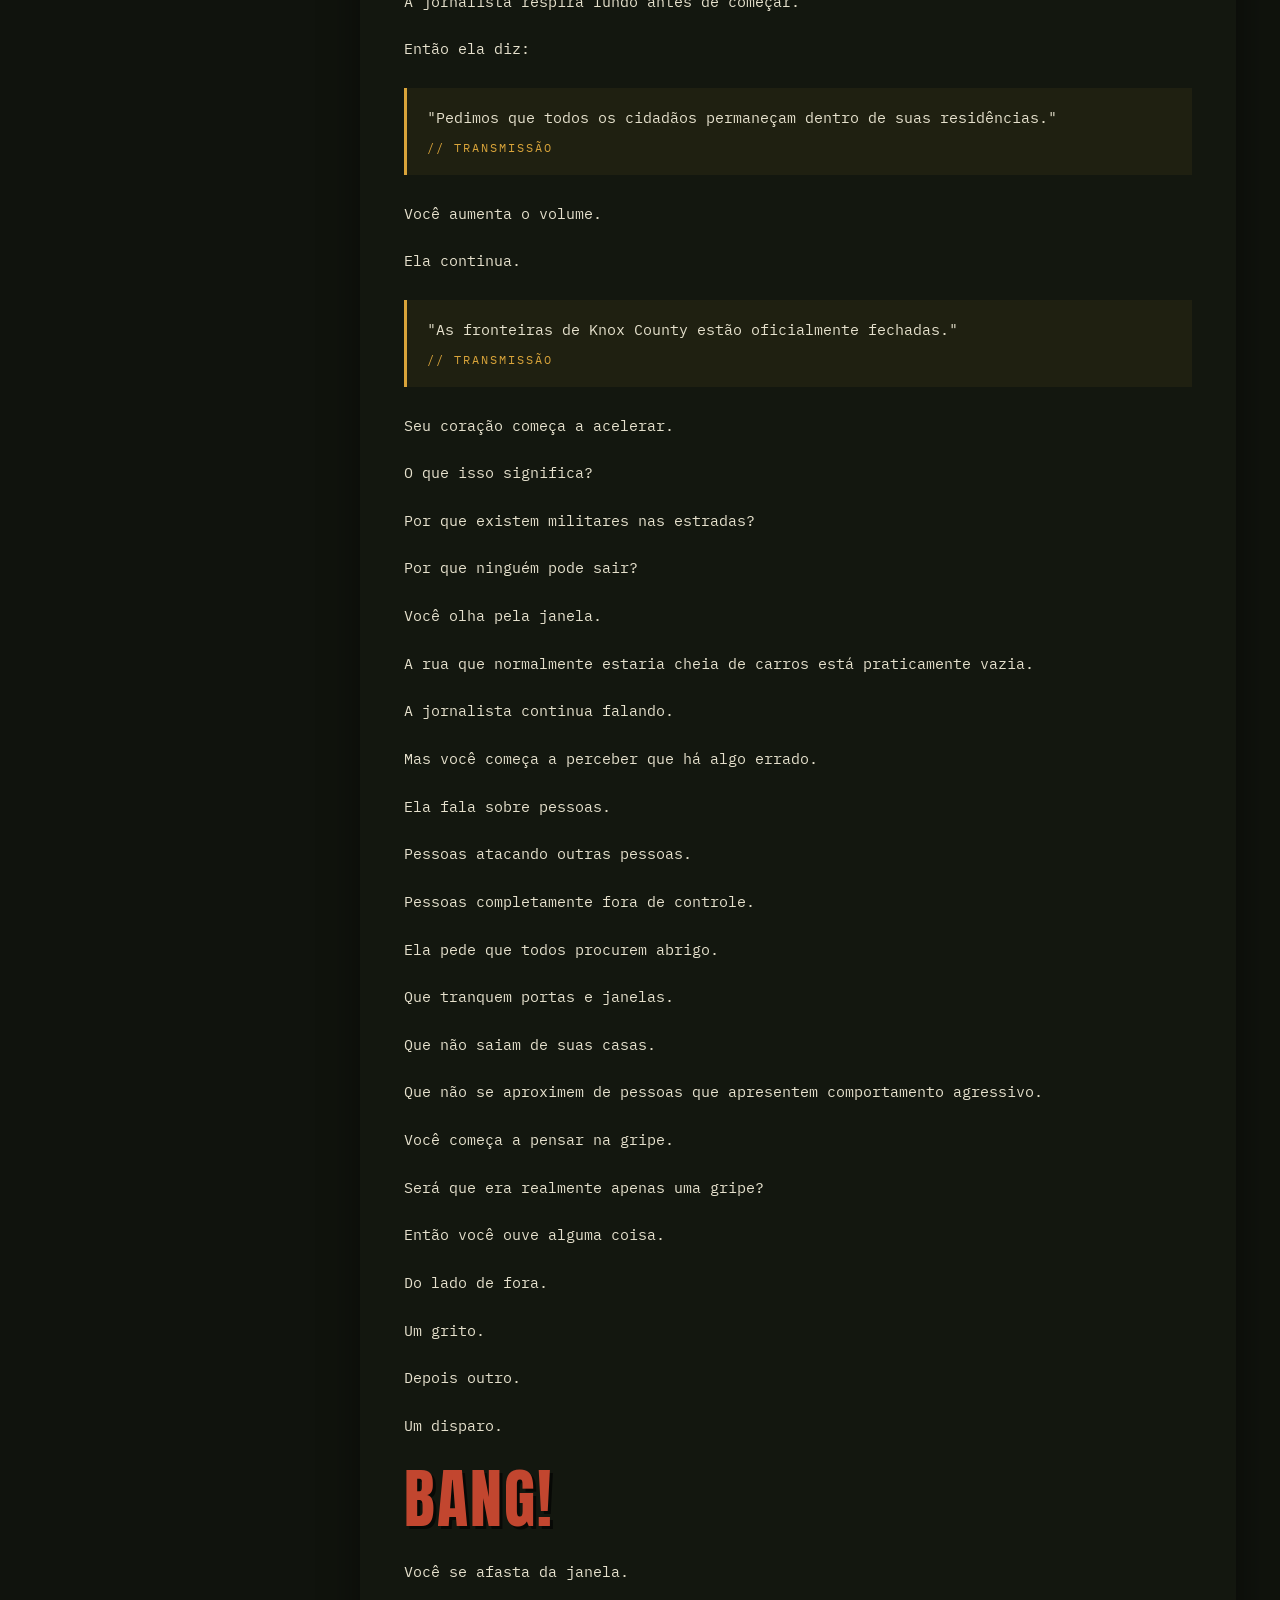
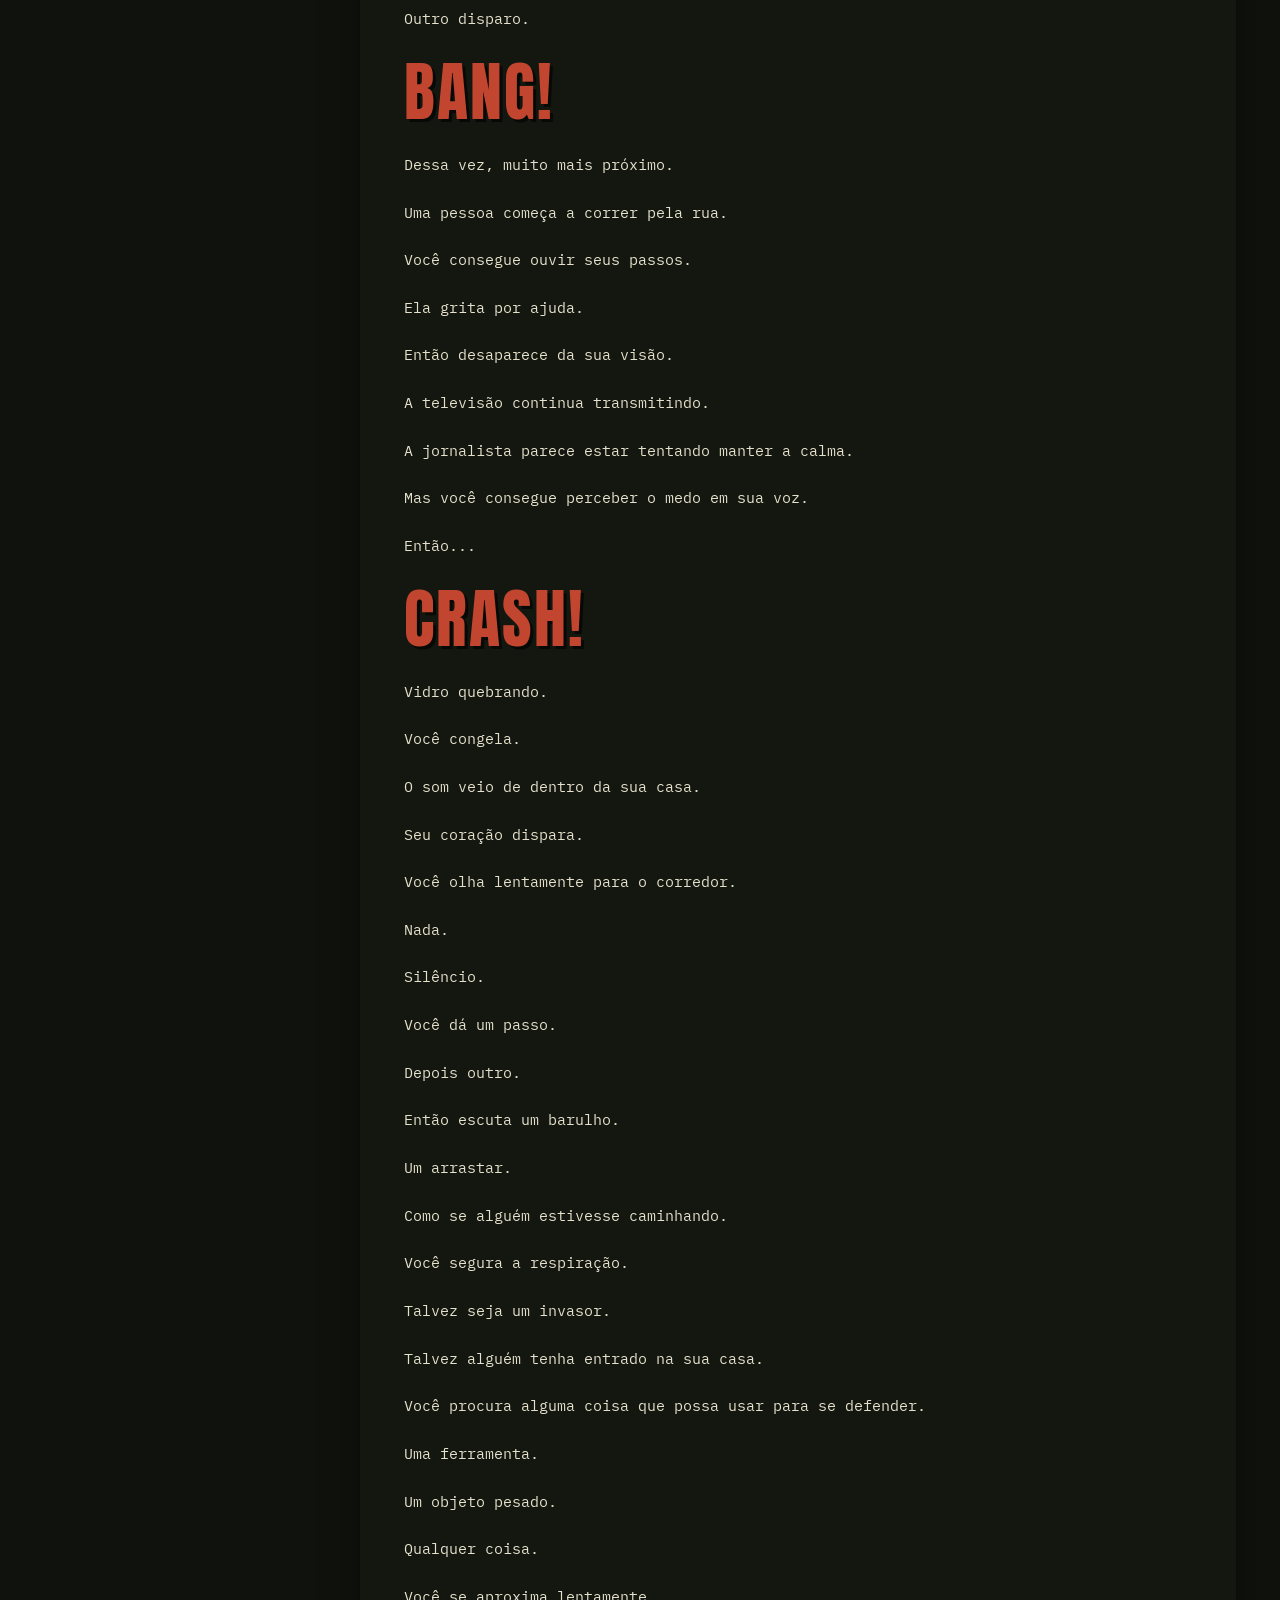
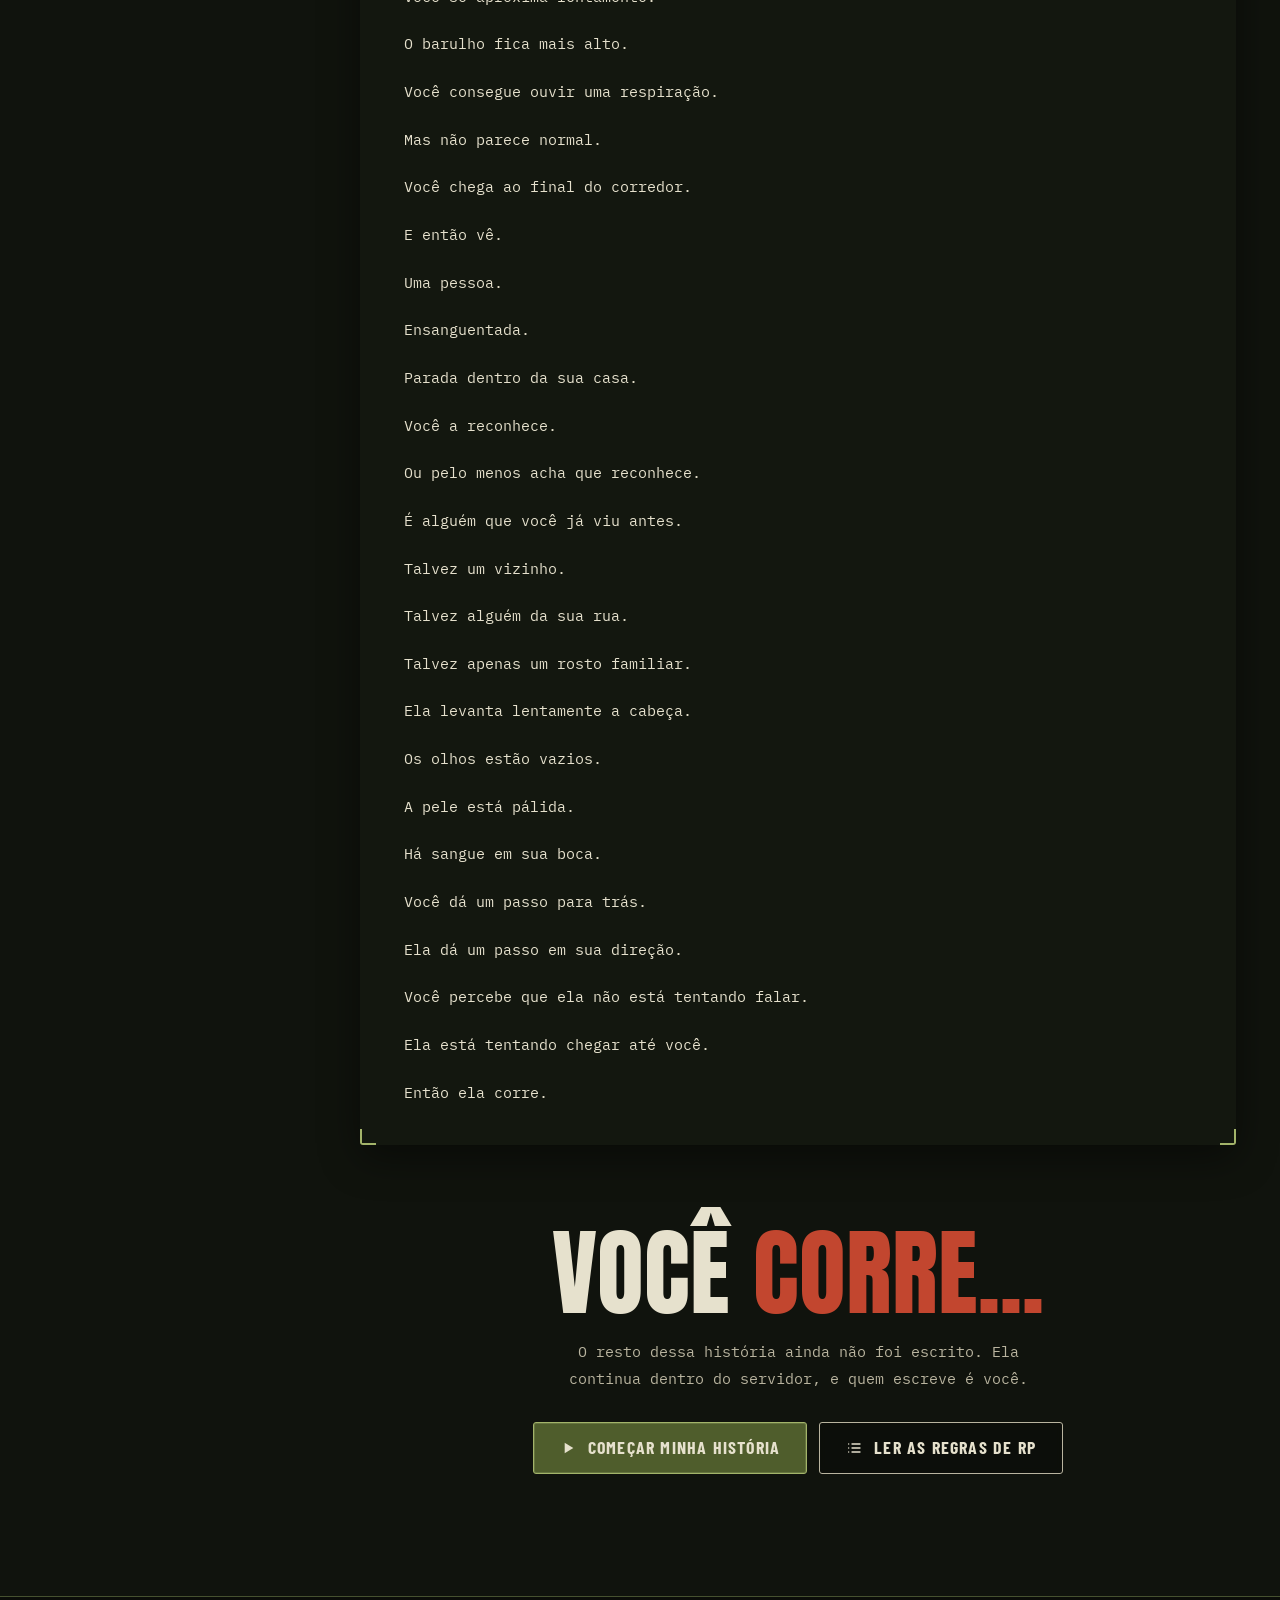
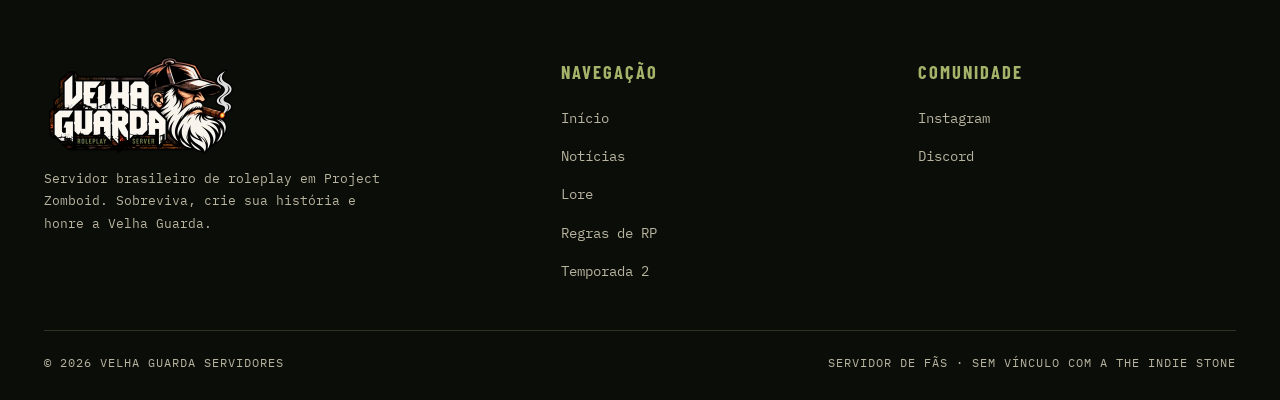
==== commit f3d4ec7a: "Add files via upload" ====
--- a/lore.html
+++ b/lore.html
@@ -20,7 +20,7 @@
 <link rel="preconnect" href="https://fonts.googleapis.com">
 <link rel="preconnect" href="https://fonts.gstatic.com" crossorigin>
 <link href="https://fonts.googleapis.com/css2?family=Anton&family=Barlow+Condensed:wght@600;700&family=Barlow:wght@400;600&family=IBM+Plex+Mono:wght@400;600&display=swap" rel="stylesheet">
-<link rel="stylesheet" href="css/style.css?v=10">
+<link rel="stylesheet" href="css/style.css?v=11">
 </head>
 <body>
 <a class="pular" href="#conteudo">Pular para o conteúdo</a>
@@ -46,6 +46,7 @@
     <symbol id="i-cadeado" viewBox="0 0 24 24" fill="none" stroke="currentColor" stroke-width="1.8" stroke-linecap="round" stroke-linejoin="round"><rect x="4" y="11" width="16" height="10"/><path d="M8 11V7a4 4 0 0 1 8 0v4"/><path d="M9 16h.01M12 16h.01M15 16h.01"/></symbol>
     <symbol id="i-algema" viewBox="0 0 24 24" fill="none" stroke="currentColor" stroke-width="1.8" stroke-linecap="round" stroke-linejoin="round"><circle cx="7" cy="15" r="4"/><circle cx="17" cy="15" r="4"/><path d="M10.5 13 12 9l1.5 4"/><path d="M12 9V6"/></symbol>
     <symbol id="i-alerta" viewBox="0 0 24 24" fill="none" stroke="currentColor" stroke-width="2" stroke-linecap="round" stroke-linejoin="round"><path d="M12 3 2 20h20z"/><path d="M12 10v4M12 17v.01"/></symbol>
+    <symbol id="i-temporada" viewBox="0 0 24 24" fill="none" stroke="currentColor" stroke-width="2" stroke-linecap="round" stroke-linejoin="round"><rect x="3" y="5" width="18" height="16"/><path d="M3 10h18M8 3v4M16 3v4"/><path d="m10 14 2 2 3-3.5"/></symbol>
   </defs>
 </svg>
 
@@ -61,6 +62,7 @@
       <li><a href="index.html#noticias"><svg class="ico"><use href="#i-radio"/></svg>Notícias</a></li>
       <li><a href="lore.html" class="ativo"><svg class="ico"><use href="#i-pasta"/></svg>Lore</a></li>
       <li><a href="regras.html"><svg class="ico"><use href="#i-lista"/></svg>Regras</a></li>
+      <li><a href="temporada-2.html" class="menu-temporada"><svg class="ico"><use href="#i-temporada"/></svg>Temporada 2 <small>(20/11)</small></a></li>
       <li class="menu-cta"><a href="https://discord.gg/vVRFBYRUVg" target="_blank" rel="noopener" aria-label="Entrar no Discord (abre em nova aba)"><svg class="ico"><use href="#i-chat"/></svg>Discord</a></li>
     </ul>
   </div>
@@ -309,6 +311,7 @@
           <li><a href="index.html#noticias">Notícias</a></li>
           <li><a href="lore.html">Lore</a></li>
           <li><a href="regras.html">Regras de RP</a></li>
+          <li><a href="temporada-2.html">Temporada 2</a></li>
         </ul>
       </div>
       <div>
@@ -330,6 +333,6 @@
 <div class="progresso" aria-hidden="true"></div>
 <a href="#" class="topo-voltar" aria-label="Voltar ao topo"><svg viewBox="0 0 24 24" fill="none" stroke="currentColor" stroke-width="2.4" stroke-linecap="round" stroke-linejoin="round"><path d="m6 15 6-6 6 6"/></svg></a>
 
-<script src="js/site.js?v=10"></script>
+<script src="js/site.js?v=11"></script>
 </body>
 </html>
--- a/css/style.css
+++ b/css/style.css
@@ -1003,3 +1003,113 @@
   .textura-lore::before { opacity: .05; }
   .textura-regras::before { opacity: .035; }
 }
+
+/* =========================================================
+   v11 · Página Temporada 2 e item do menu
+   ========================================================= */
+.menu a.menu-temporada { color: var(--ambar); }
+.menu a.menu-temporada small { font-size: .78em; opacity: .85; margin-left: 2px; }
+.menu a.menu-temporada:hover, .menu a.menu-temporada.ativo { color: #f0c062; }
+.menu a.menu-temporada.ativo::after { background: var(--ambar); }
+@media (max-width: 1280px) and (min-width: 861px) {
+  .menu a { padding: 0 8px; font-size: 1rem; }
+  .menu a .ico { display: none; }
+  .menu .menu-cta { margin-left: 6px; }
+}
+
+.banner-t2 h1 em { color: var(--ambar); }
+.secao-t2 { padding-top: clamp(56px, 7vw, 90px); }
+.t2 { display: grid; gap: clamp(28px, 4vw, 44px); }
+.t2-bloco { scroll-margin-top: 110px; }
+.t2-bloco h2 {
+  font-family: var(--f-impacto); font-weight: 400; text-transform: uppercase;
+  font-size: clamp(2rem, 4.4vw, 3rem); line-height: 1; margin-bottom: 16px; text-wrap: balance;
+}
+.t2-bloco h2 em { font-style: normal; color: var(--oliva); }
+.t2-bloco p strong { color: var(--osso); }
+
+/* Lançamento */
+.t2-lancamento { display: grid; grid-template-columns: minmax(220px, .7fr) 1.3fr; gap: 0; border-radius: var(--raio); box-shadow: var(--sombra-card); }
+.t2-lancamento-data {
+  padding: clamp(28px, 4vw, 44px); border-right: 1px solid var(--linha-2);
+  background: linear-gradient(160deg, rgba(217,164,58,.12), transparent 60%);
+  display: flex; flex-direction: column; justify-content: center;
+}
+.t2-lancamento-data .rotulo { color: var(--ambar); }
+.t2-lancamento-data .rotulo::before { background: var(--ambar); }
+.t2-data { font-family: var(--f-impacto); line-height: .85; color: var(--osso); display: flex; align-items: baseline; }
+.t2-data b { font-weight: 400; font-size: clamp(6rem, 13vw, 9.5rem); }
+.t2-data span { font-size: clamp(2.6rem, 5vw, 3.6rem); color: var(--ambar); }
+.t2-ano { margin-top: 14px; font-family: var(--f-mono); font-size: .8rem; letter-spacing: 3px; text-transform: uppercase; color: var(--osso-2); }
+.t2-lancamento-info { padding: clamp(28px, 4vw, 44px); }
+.t2-lancamento-info > p { font-family: var(--f-mono); font-size: .95rem; line-height: 1.85; color: var(--osso-2); max-width: 60ch; }
+
+.contagem { margin: 26px 0 28px; padding: 18px 20px; border: 1px solid var(--linha-2); background: rgba(11,13,9,.6); border-radius: var(--raio); }
+.contagem small { display: block; font-family: var(--f-mono); font-size: .74rem; letter-spacing: 2px; text-transform: uppercase; color: var(--osso-2); margin-bottom: 10px; }
+.contagem-numeros { display: grid; grid-template-columns: repeat(4, 1fr); gap: 10px; }
+.contagem-numeros div { text-align: center; padding: 10px 4px; border: 1px solid var(--linha); background: var(--preto); }
+.contagem-numeros b { display: block; font-family: var(--f-impacto); font-weight: 400; font-size: clamp(1.9rem, 4vw, 2.6rem); line-height: 1; color: var(--oliva-2); font-variant-numeric: tabular-nums; }
+.contagem-numeros span { font-family: var(--f-mono); font-size: .72rem; letter-spacing: 2px; text-transform: uppercase; color: var(--osso-2); }
+.contagem-fim { display: flex; align-items: center; gap: 10px; font-family: var(--f-tatico); font-weight: 700; font-size: 1.3rem; letter-spacing: 1px; text-transform: uppercase; color: var(--oliva-2); }
+
+/* Teaser */
+.t2-teaser { display: grid; grid-template-columns: 1fr minmax(300px, 400px); gap: clamp(28px, 5vw, 64px); align-items: center; }
+.t2-teaser .lead { margin-bottom: 26px; }
+.t2-video { padding: 14px; border-radius: var(--raio); }
+.t2-video .instagram-media {
+  margin: 0 !important; min-width: 0 !important; width: 100% !important; max-width: 100% !important;
+  background: var(--preto); border: 0; border-radius: 2px; min-height: 420px;
+  display: flex; align-items: center; justify-content: center;
+}
+.t2-video .instagram-media > a { font-family: var(--f-tatico); font-weight: 700; letter-spacing: 1px; text-transform: uppercase; color: var(--oliva-2); padding: 20px; }
+.t2-video iframe { border-radius: 2px !important; }
+
+@media (max-width: 860px) {
+  .t2-lancamento, .t2-teaser { grid-template-columns: 1fr; }
+  .t2-lancamento-data { border-right: 0; border-bottom: 1px solid var(--linha-2); }
+  .t2-video { max-width: 420px; width: 100%; margin: 0 auto; }
+}
+@media (max-width: 640px) {
+  .contagem-numeros { gap: 6px; }
+  .t2-lancamento .btn { width: 100%; }
+}
+
+/* v11 · Topo com 8 itens: logo nunca encolhe, menu compacto e ☰ em telas médias */
+.topo-logo { flex-shrink: 0; }
+.menu a { white-space: nowrap; }
+@media (max-width: 1560px) {
+  .menu { gap: 2px; }
+  .menu a { padding: 0 10px; font-size: 1.05rem; }
+  .menu a .ico { display: none; }
+  .menu .menu-cta { margin-left: 8px; }
+  .menu .menu-cta a { padding: 0 16px; }
+}
+@media (max-width: 1100px) {
+  .menu-botao { display: block; }
+  .menu {
+    position: fixed; top: 84px; left: 0; right: 0; height: auto; flex-direction: column; gap: 0;
+    background: rgba(11,13,9,.98); border-bottom: 1px solid var(--linha-2); padding: 8px 24px 22px; display: none;
+  }
+  .menu.aberto { display: flex; }
+  .menu a { padding: 14px 0; font-size: 1.3rem; }
+  .menu a.ativo::after { left: 0; right: auto; width: 30px; bottom: 8px; }
+  .menu .menu-cta { margin: 12px 0 0; }
+  .menu .menu-cta a { padding: 0 20px; }
+}
+@media (max-width: 640px) { .menu { top: 72px; } }
+
+/* Temporada 2 no celular: nada passa da largura da tela */
+.t2 > *, .t2-lancamento > *, .t2-teaser > * { min-width: 0; }
+@media (max-width: 860px) {
+  .t2-lancamento, .t2-teaser { grid-template-columns: minmax(0, 1fr); }
+}
+.faixa { grid-template-columns: repeat(4, minmax(0, 1fr)); }
+.faixa > div, .faixa > div > div { min-width: 0; }
+@media (max-width: 960px) { .faixa { grid-template-columns: repeat(2, minmax(0, 1fr)); } }
+@media (max-width: 640px) { .faixa { grid-template-columns: minmax(0, 1fr); } }
+.contagem-fim[hidden], .contagem-numeros[hidden], .contagem small[hidden] { display: none !important; }
+@media (max-width: 640px) {
+  .btn { white-space: normal; text-align: center; line-height: 1.15; padding: 12px 18px; }
+  .contagem-numeros b { font-size: 1.7rem; }
+  .contagem-numeros span { font-size: .66rem; letter-spacing: 1px; }
+}
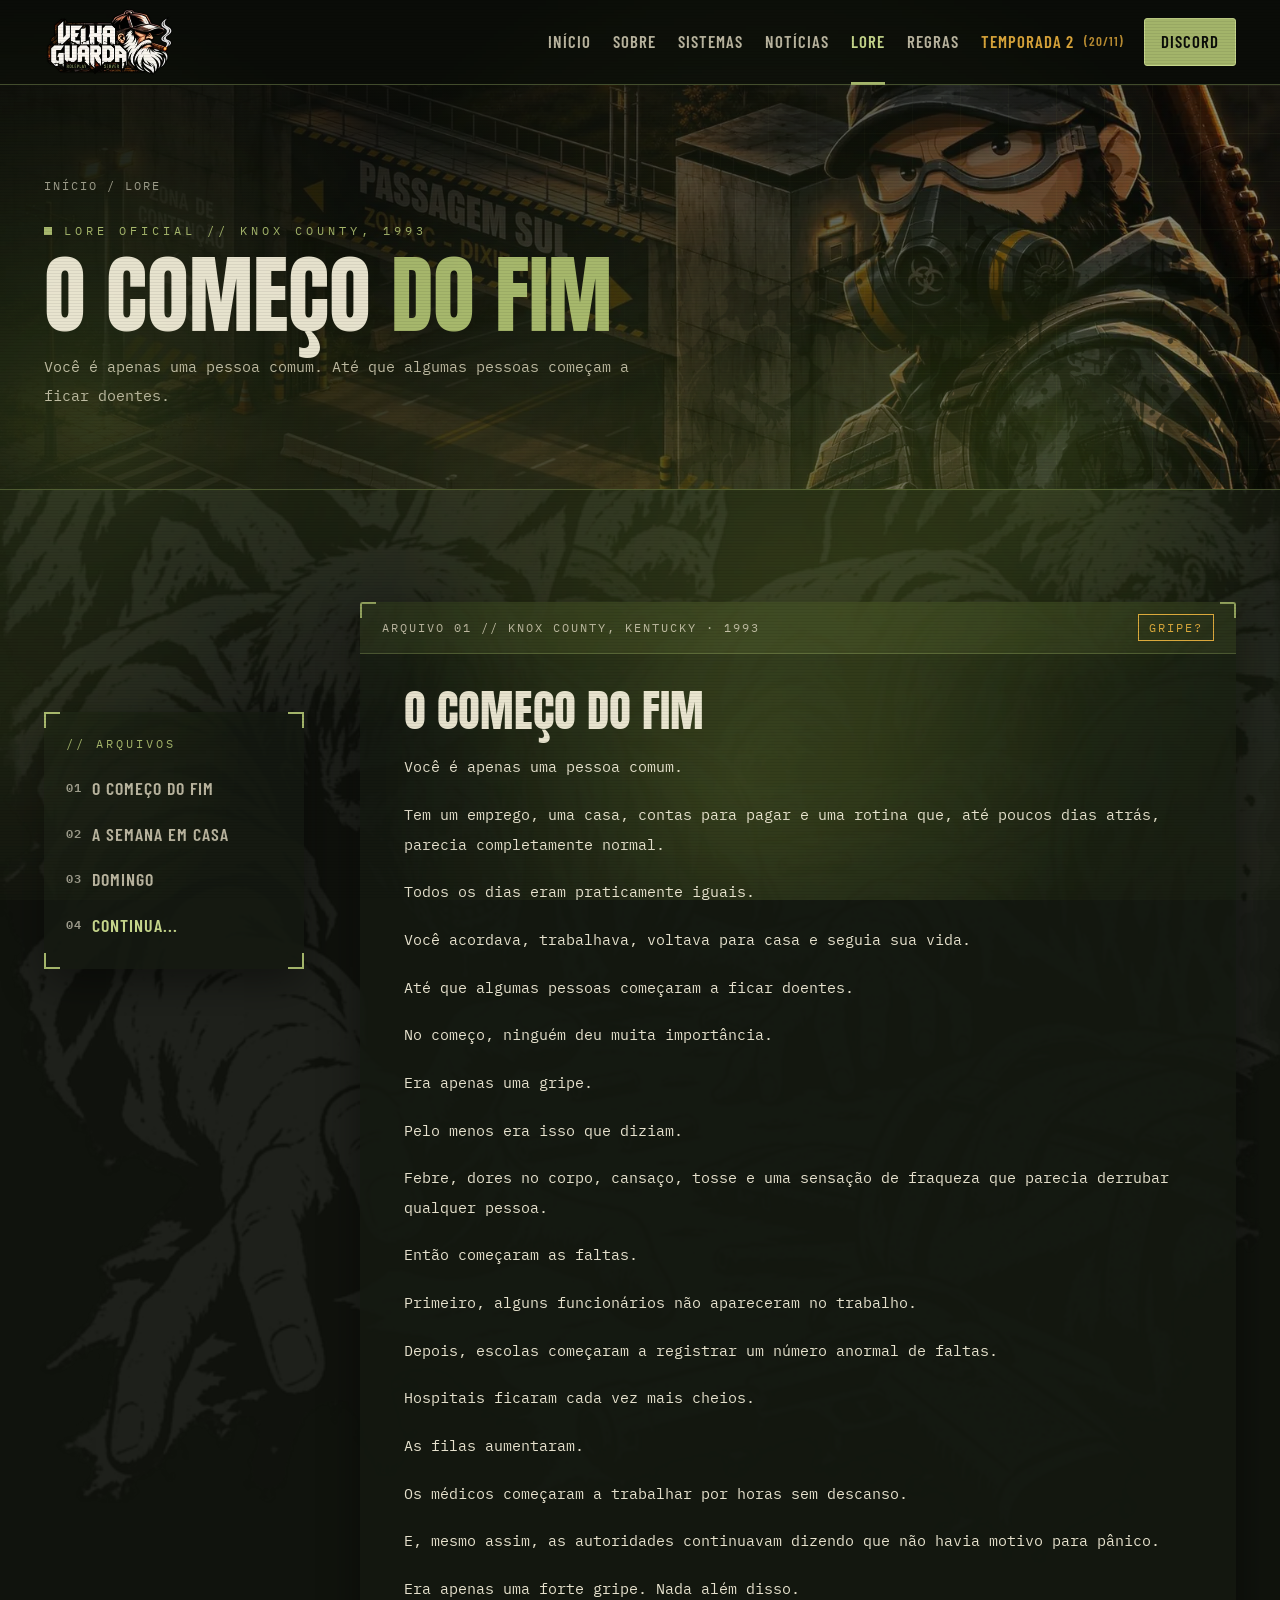
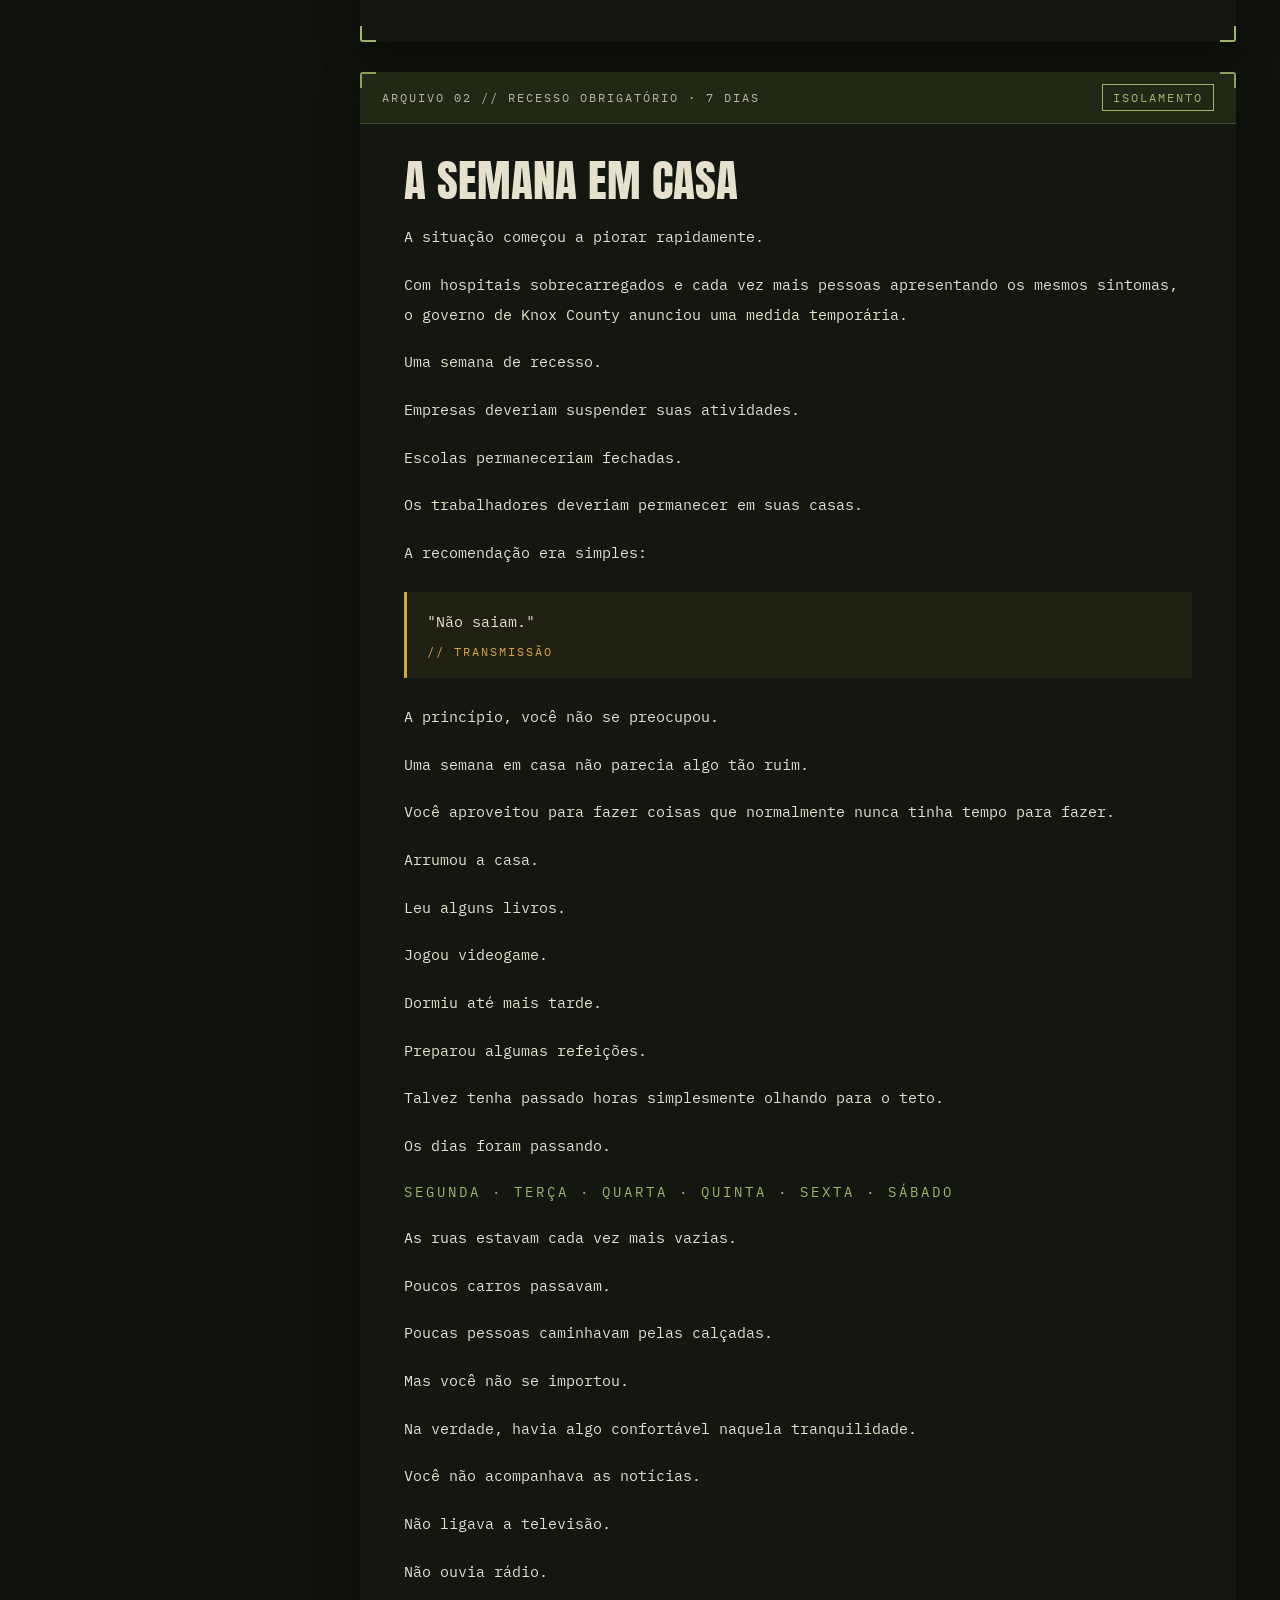
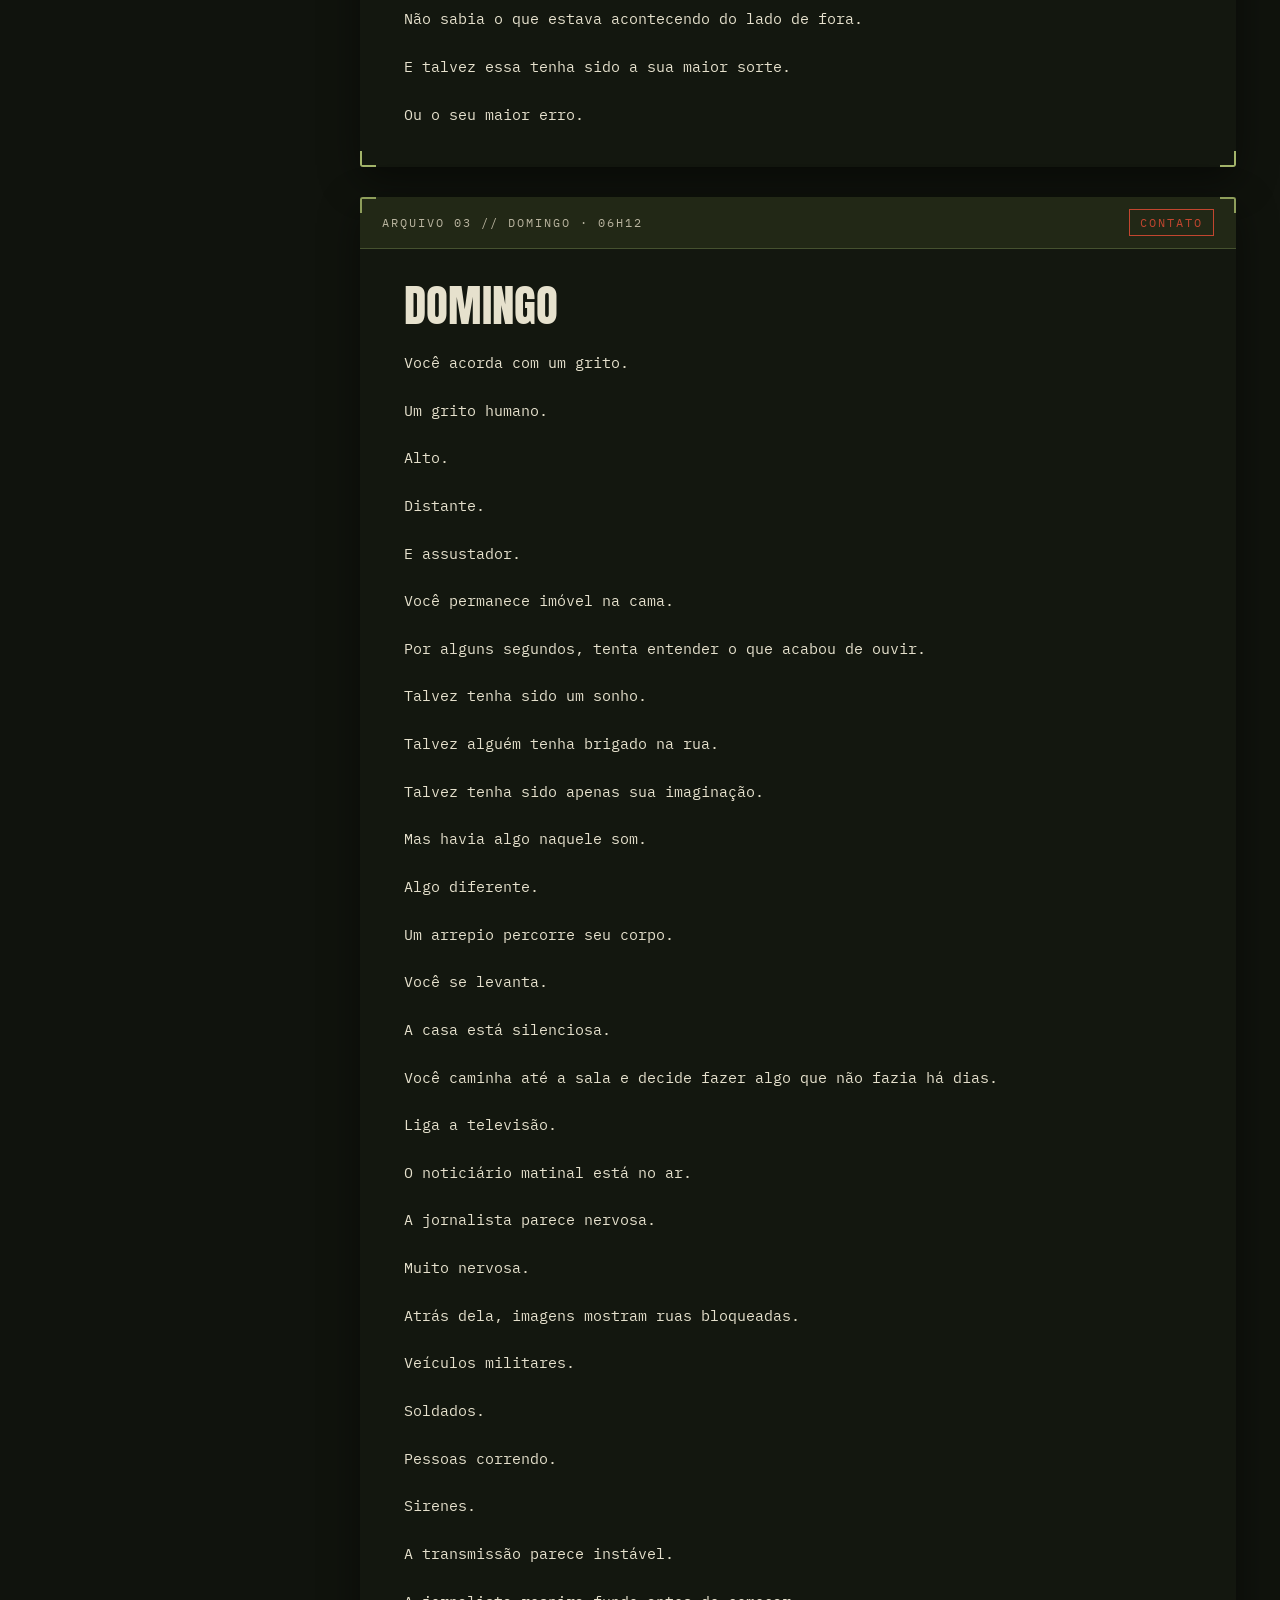
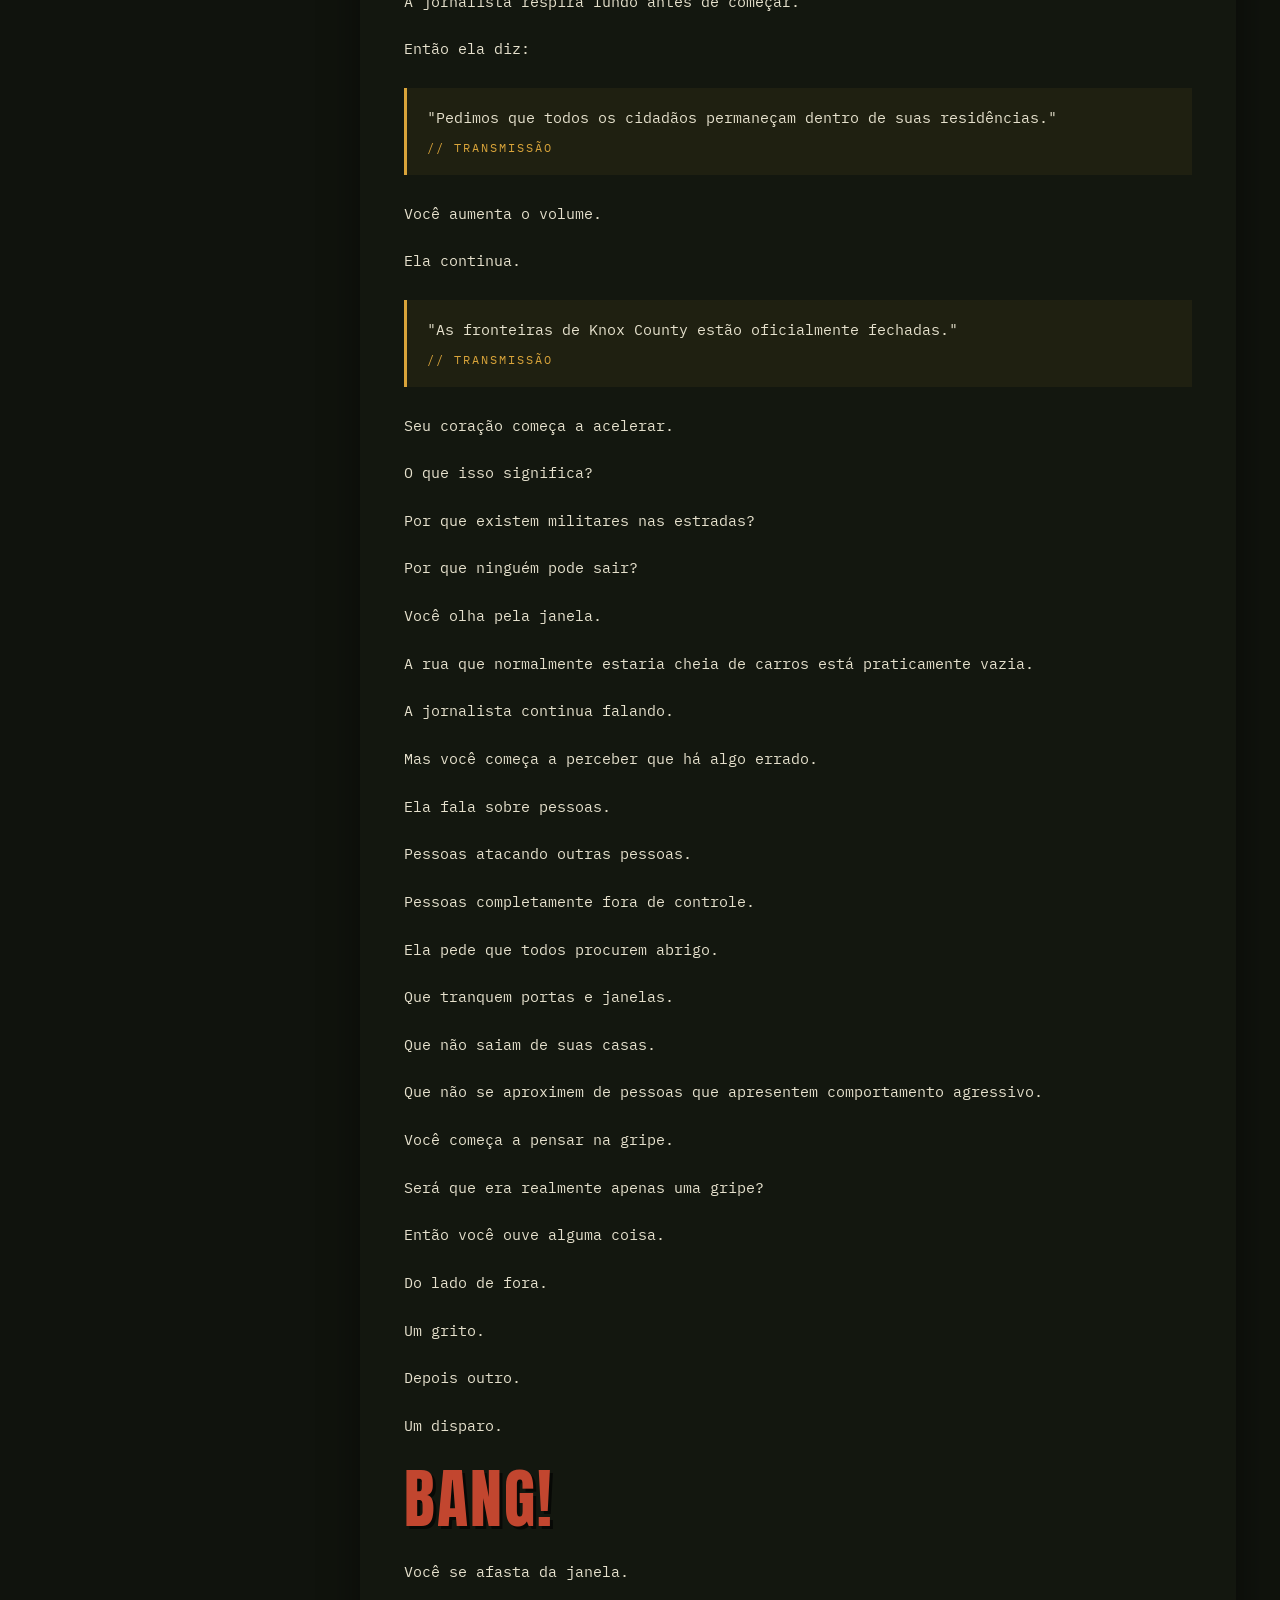
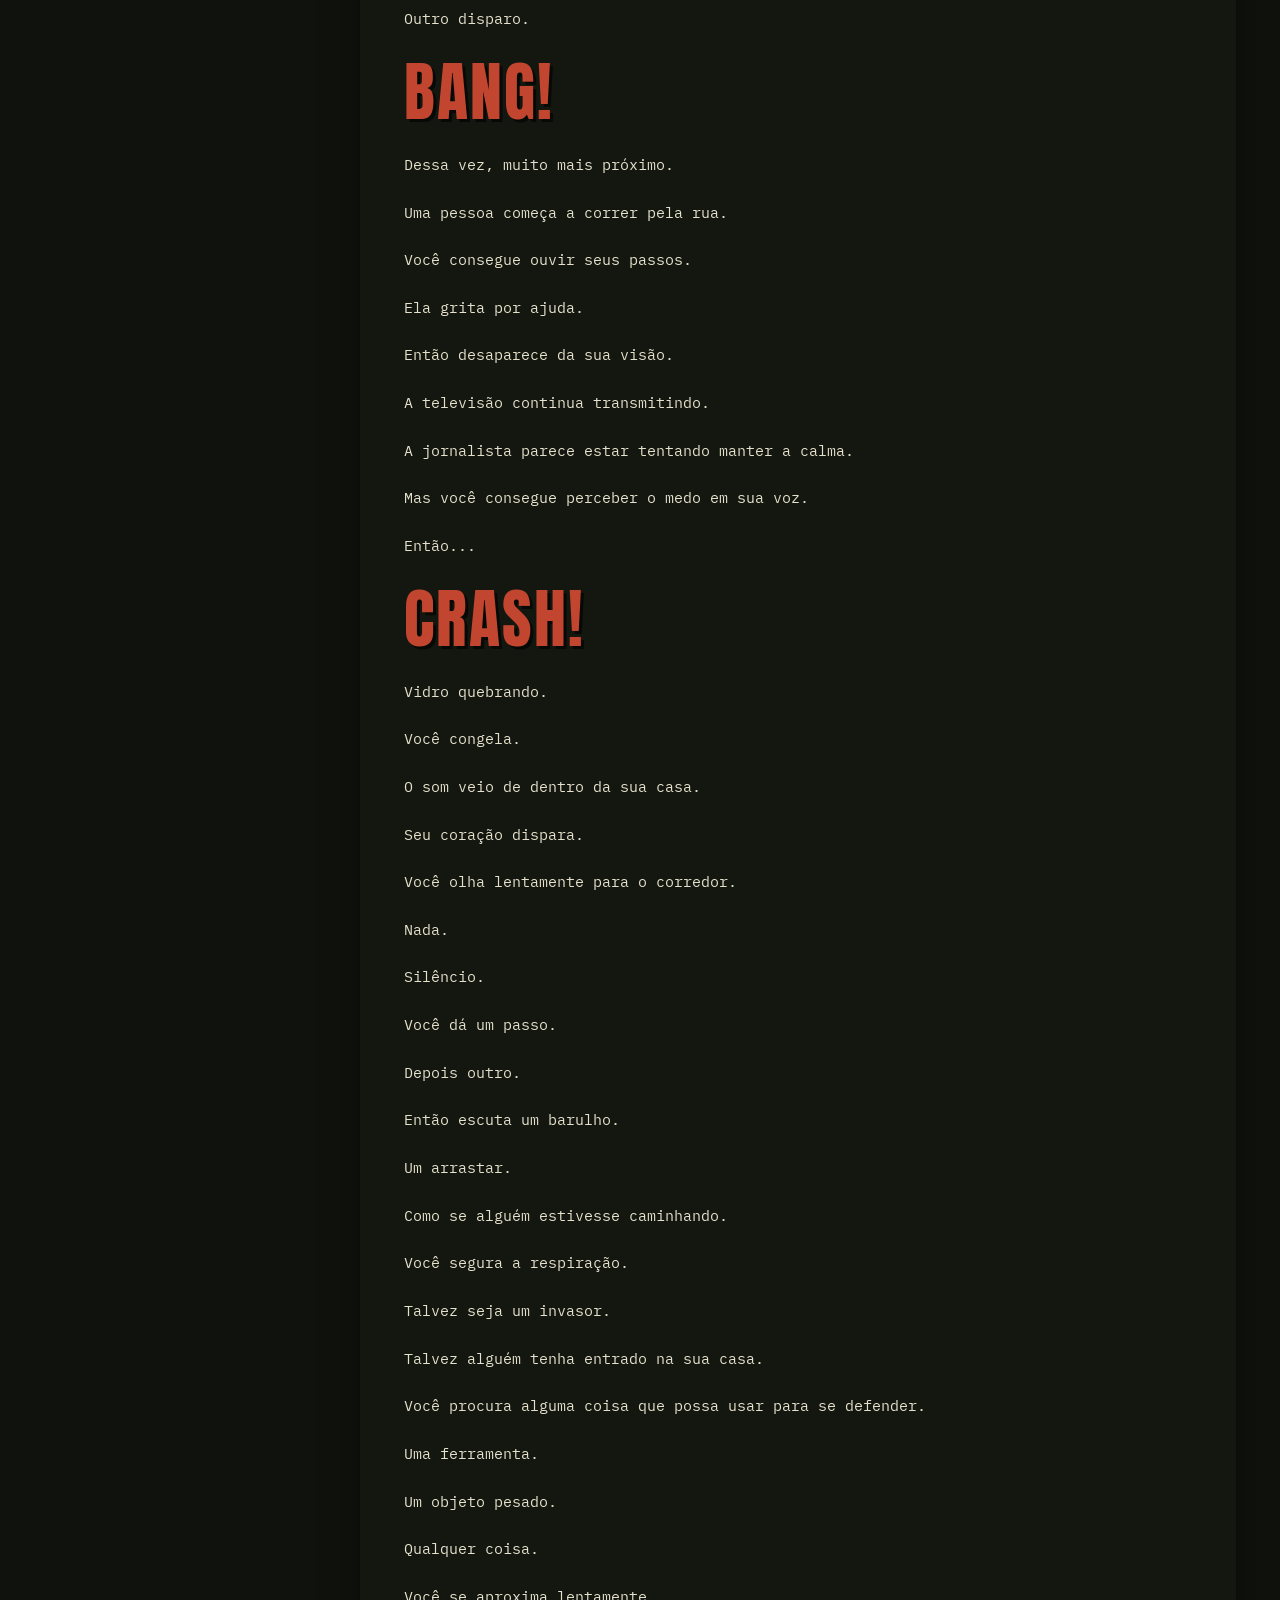
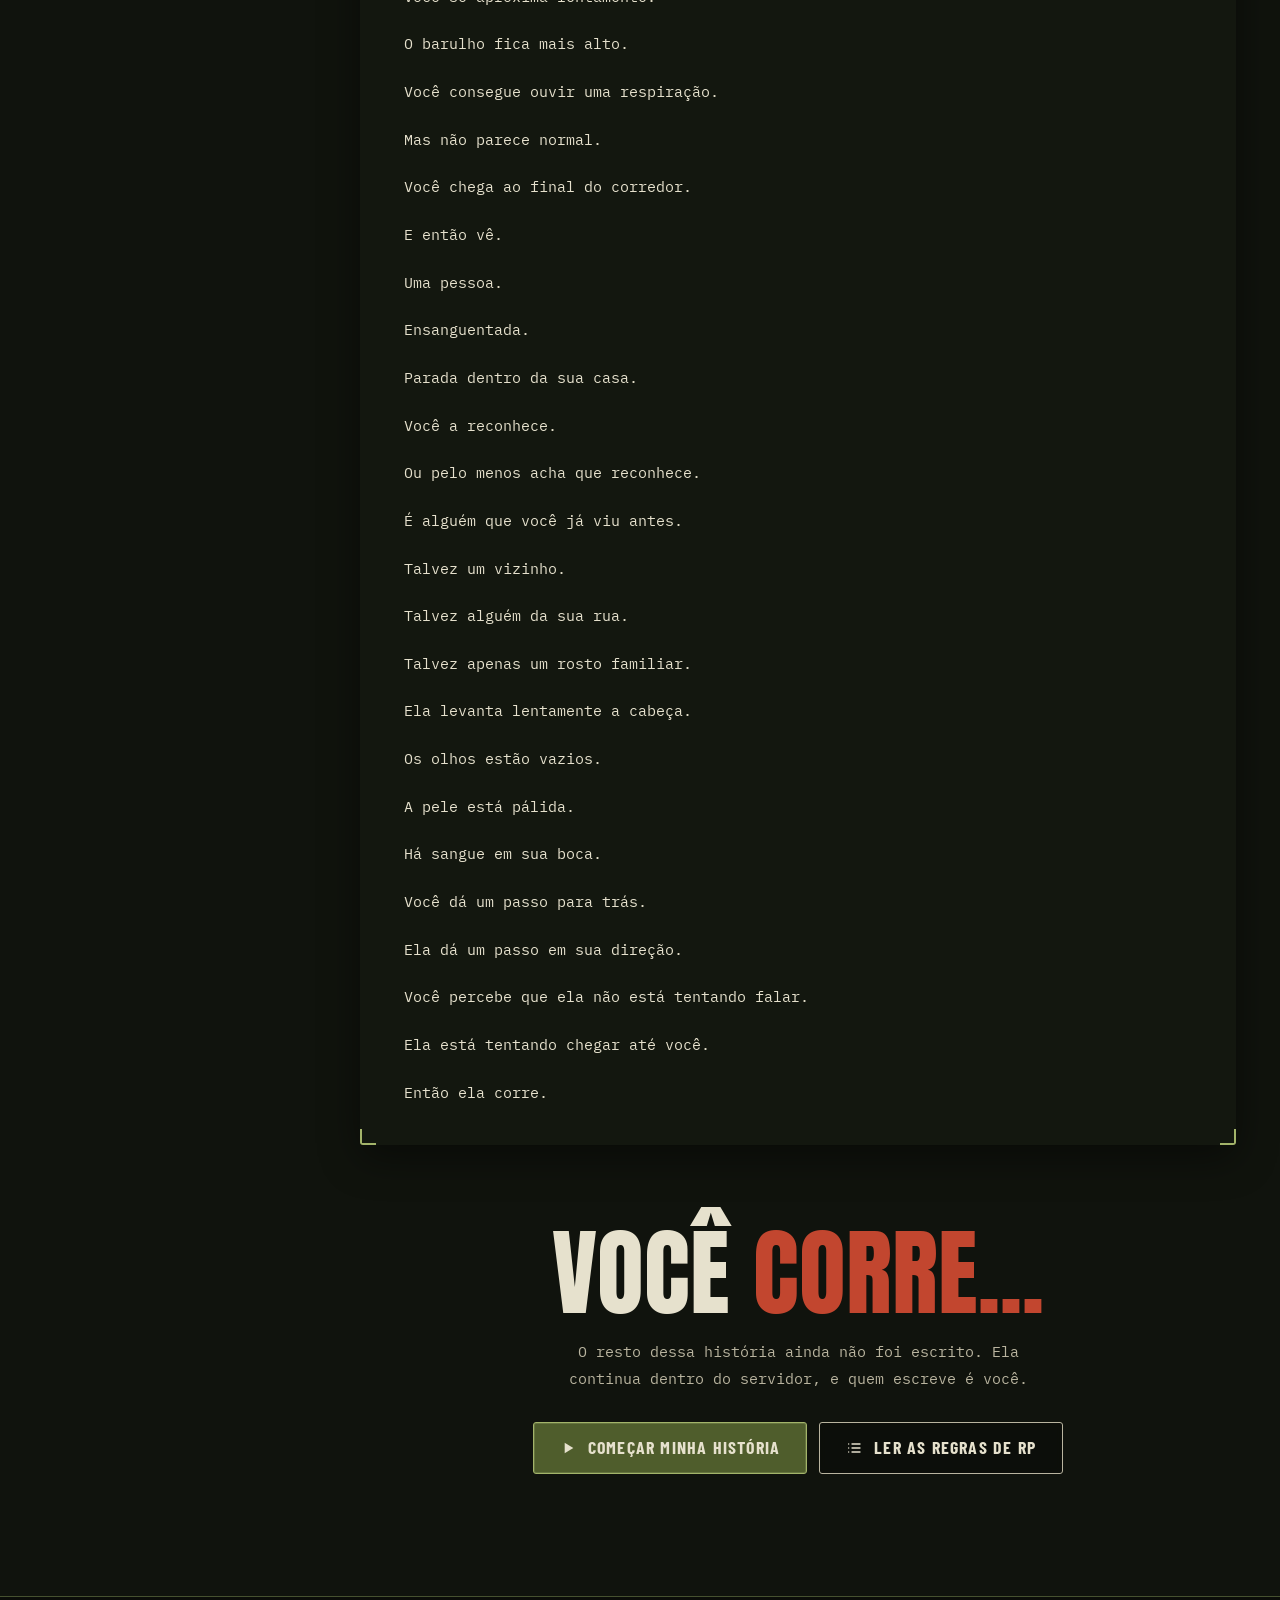
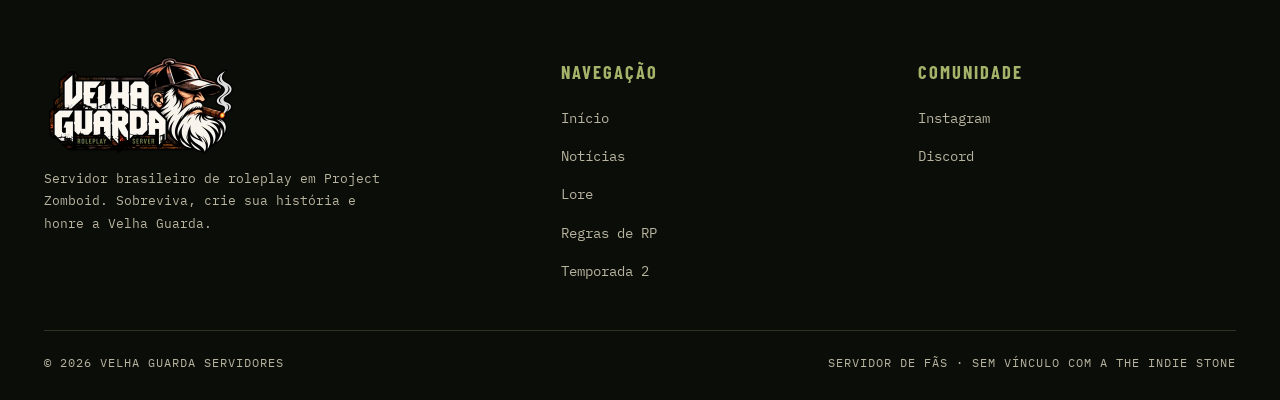
==== commit a6ad5878: "Add files via upload" ====
--- a/lore.html
+++ b/lore.html
@@ -20,7 +20,7 @@
 <link rel="preconnect" href="https://fonts.googleapis.com">
 <link rel="preconnect" href="https://fonts.gstatic.com" crossorigin>
 <link href="https://fonts.googleapis.com/css2?family=Anton&family=Barlow+Condensed:wght@600;700&family=Barlow:wght@400;600&family=IBM+Plex+Mono:wght@400;600&display=swap" rel="stylesheet">
-<link rel="stylesheet" href="css/style.css?v=11">
+<link rel="stylesheet" href="css/style.css?v=13">
 </head>
 <body>
 <a class="pular" href="#conteudo">Pular para o conteúdo</a>
@@ -333,6 +333,6 @@
 <div class="progresso" aria-hidden="true"></div>
 <a href="#" class="topo-voltar" aria-label="Voltar ao topo"><svg viewBox="0 0 24 24" fill="none" stroke="currentColor" stroke-width="2.4" stroke-linecap="round" stroke-linejoin="round"><path d="m6 15 6-6 6 6"/></svg></a>
 
-<script src="js/site.js?v=11"></script>
+<script src="js/site.js?v=13"></script>
 </body>
 </html>
--- a/css/style.css
+++ b/css/style.css
@@ -1113,3 +1113,32 @@
   .contagem-numeros b { font-size: 1.7rem; }
   .contagem-numeros span { font-size: .66rem; letter-spacing: 1px; }
 }
+
+/* v12 · Fundo da página Temporada 2 (cidade em ruínas) */
+.secao-t2 {
+  background:
+    linear-gradient(180deg, var(--fundo) 0%, rgba(16,19,13,.55) 14%, rgba(16,19,13,.45) 50%, rgba(16,19,13,.7) 85%, var(--fundo) 100%),
+    linear-gradient(90deg, rgba(11,13,9,.55), rgba(11,13,9,.25) 50%, rgba(11,13,9,.55)),
+    url("../img/fundo-temporada2.jpg") center 30% / cover no-repeat,
+    var(--fundo);
+  background:
+    linear-gradient(180deg, var(--fundo) 0%, rgba(16,19,13,.55) 14%, rgba(16,19,13,.45) 50%, rgba(16,19,13,.7) 85%, var(--fundo) 100%),
+    linear-gradient(90deg, rgba(11,13,9,.55), rgba(11,13,9,.25) 50%, rgba(11,13,9,.55)),
+    image-set(url("../img/fundo-temporada2.webp") type("image/webp"), url("../img/fundo-temporada2.jpg") type("image/jpeg")) center 30% / cover no-repeat,
+    var(--fundo);
+}
+.secao-t2 .t2-lancamento { background-color: rgba(14, 17, 11, .9); backdrop-filter: blur(4px); }
+.secao-t2 .t2-teaser-texto { text-shadow: 0 2px 8px rgba(0,0,0,.8); }
+.secao-t2 .t2-teaser-texto .lead { color: var(--osso); }
+.secao-t2 {
+  background:
+    linear-gradient(180deg, var(--fundo) 0%, rgba(16,19,13,.25) 12%, rgba(16,19,13,.12) 50%, rgba(16,19,13,.45) 88%, var(--fundo) 100%),
+    url("../img/fundo-temporada2.jpg") center 30% / cover no-repeat,
+    var(--fundo);
+  background:
+    linear-gradient(180deg, var(--fundo) 0%, rgba(16,19,13,.25) 12%, rgba(16,19,13,.12) 50%, rgba(16,19,13,.45) 88%, var(--fundo) 100%),
+    image-set(url("../img/fundo-temporada2.webp") type("image/webp"), url("../img/fundo-temporada2.jpg") type("image/jpeg")) center 30% / cover no-repeat,
+    var(--fundo);
+}
+.secao-t2 .t2-teaser-texto { padding: 26px 28px; background: rgba(11, 13, 9, .72); border: 1px solid var(--linha-2); border-radius: var(--raio); backdrop-filter: blur(4px); }
+.secao-t2 { background-position: center top, center 45%, 0 0 !important; }
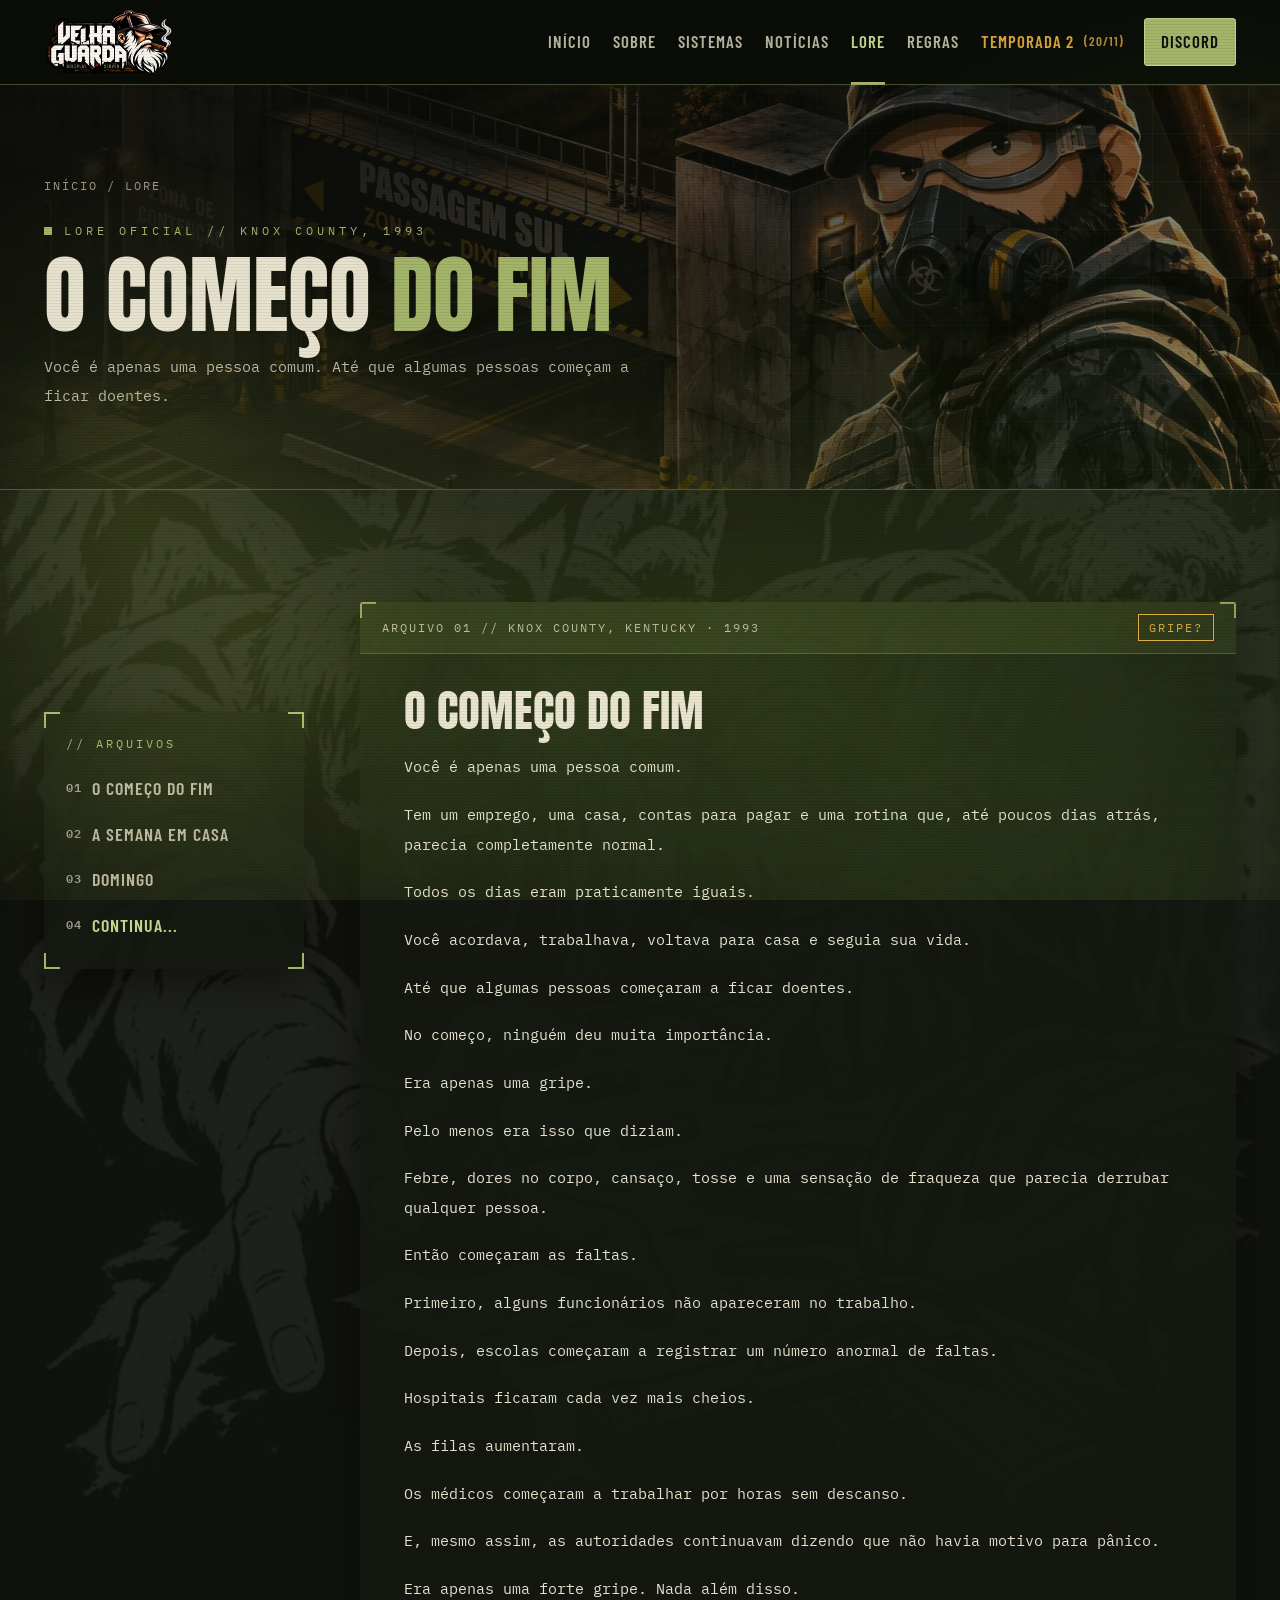
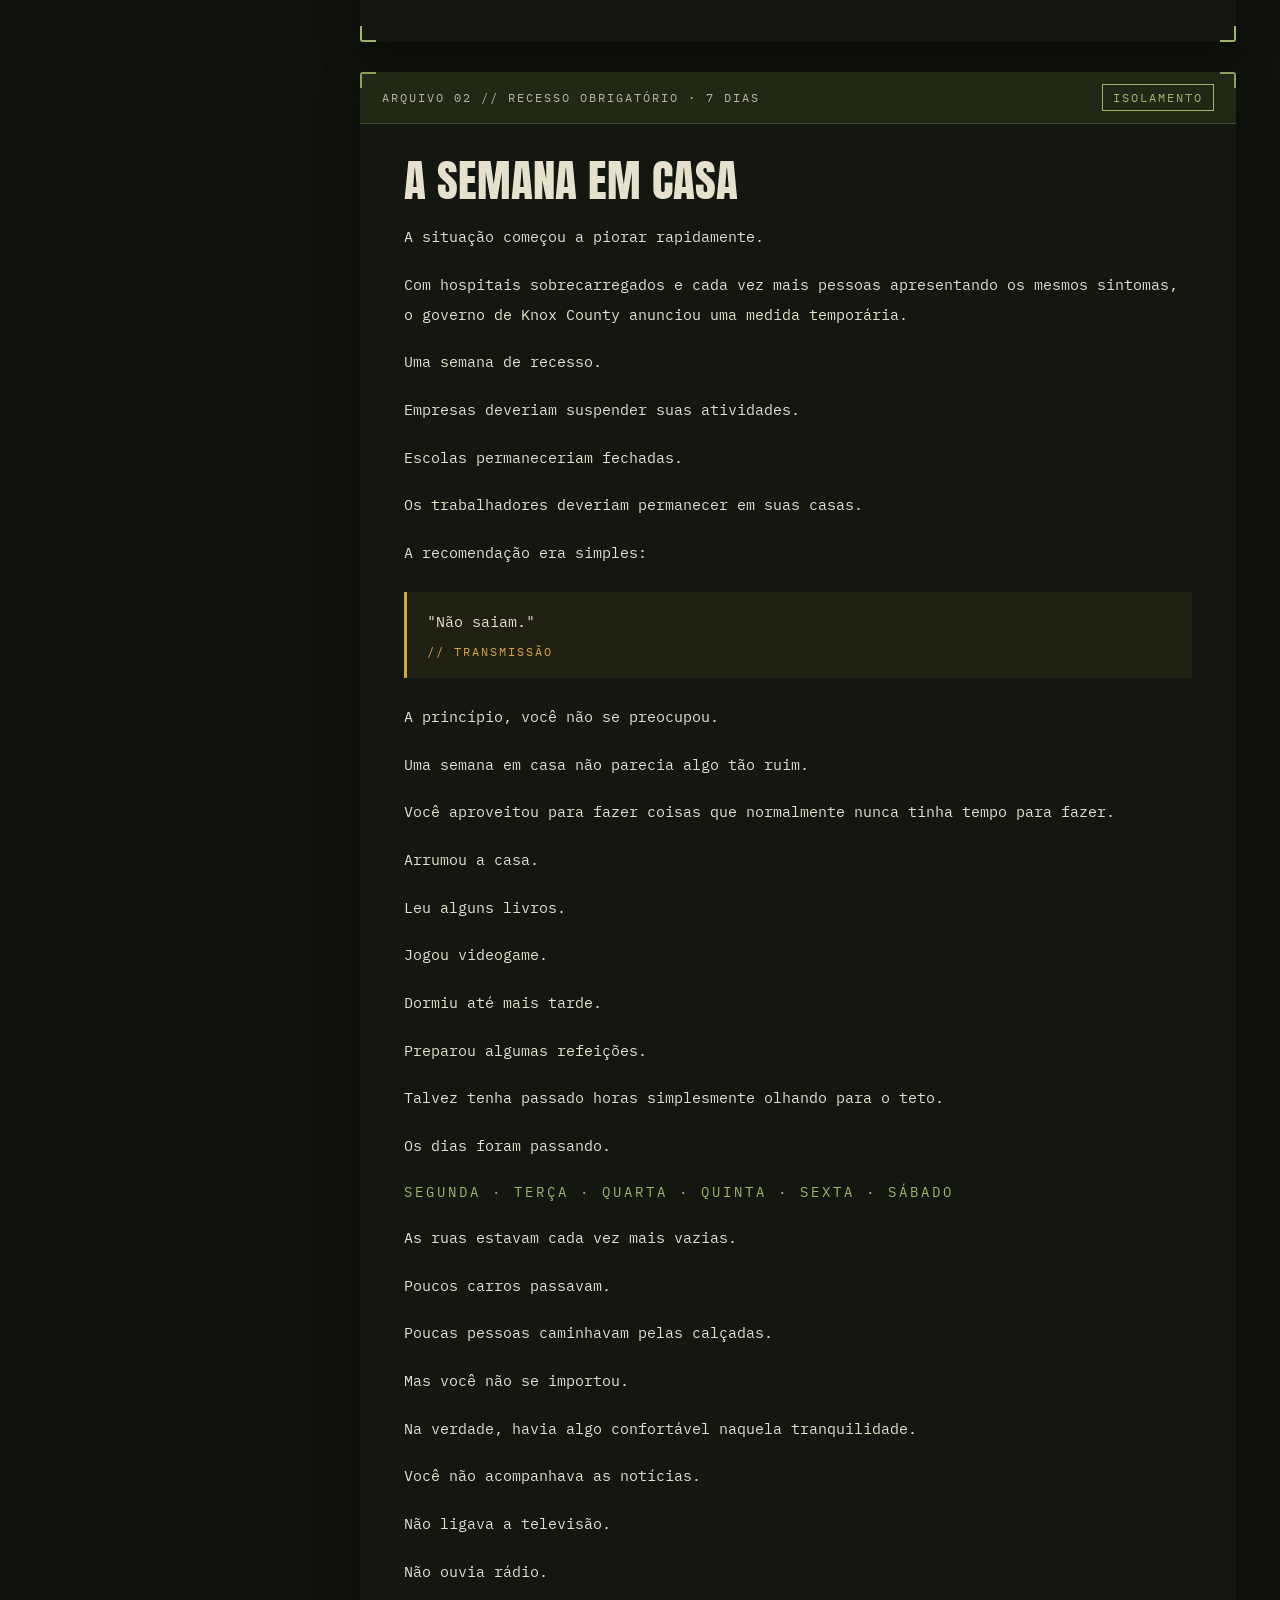
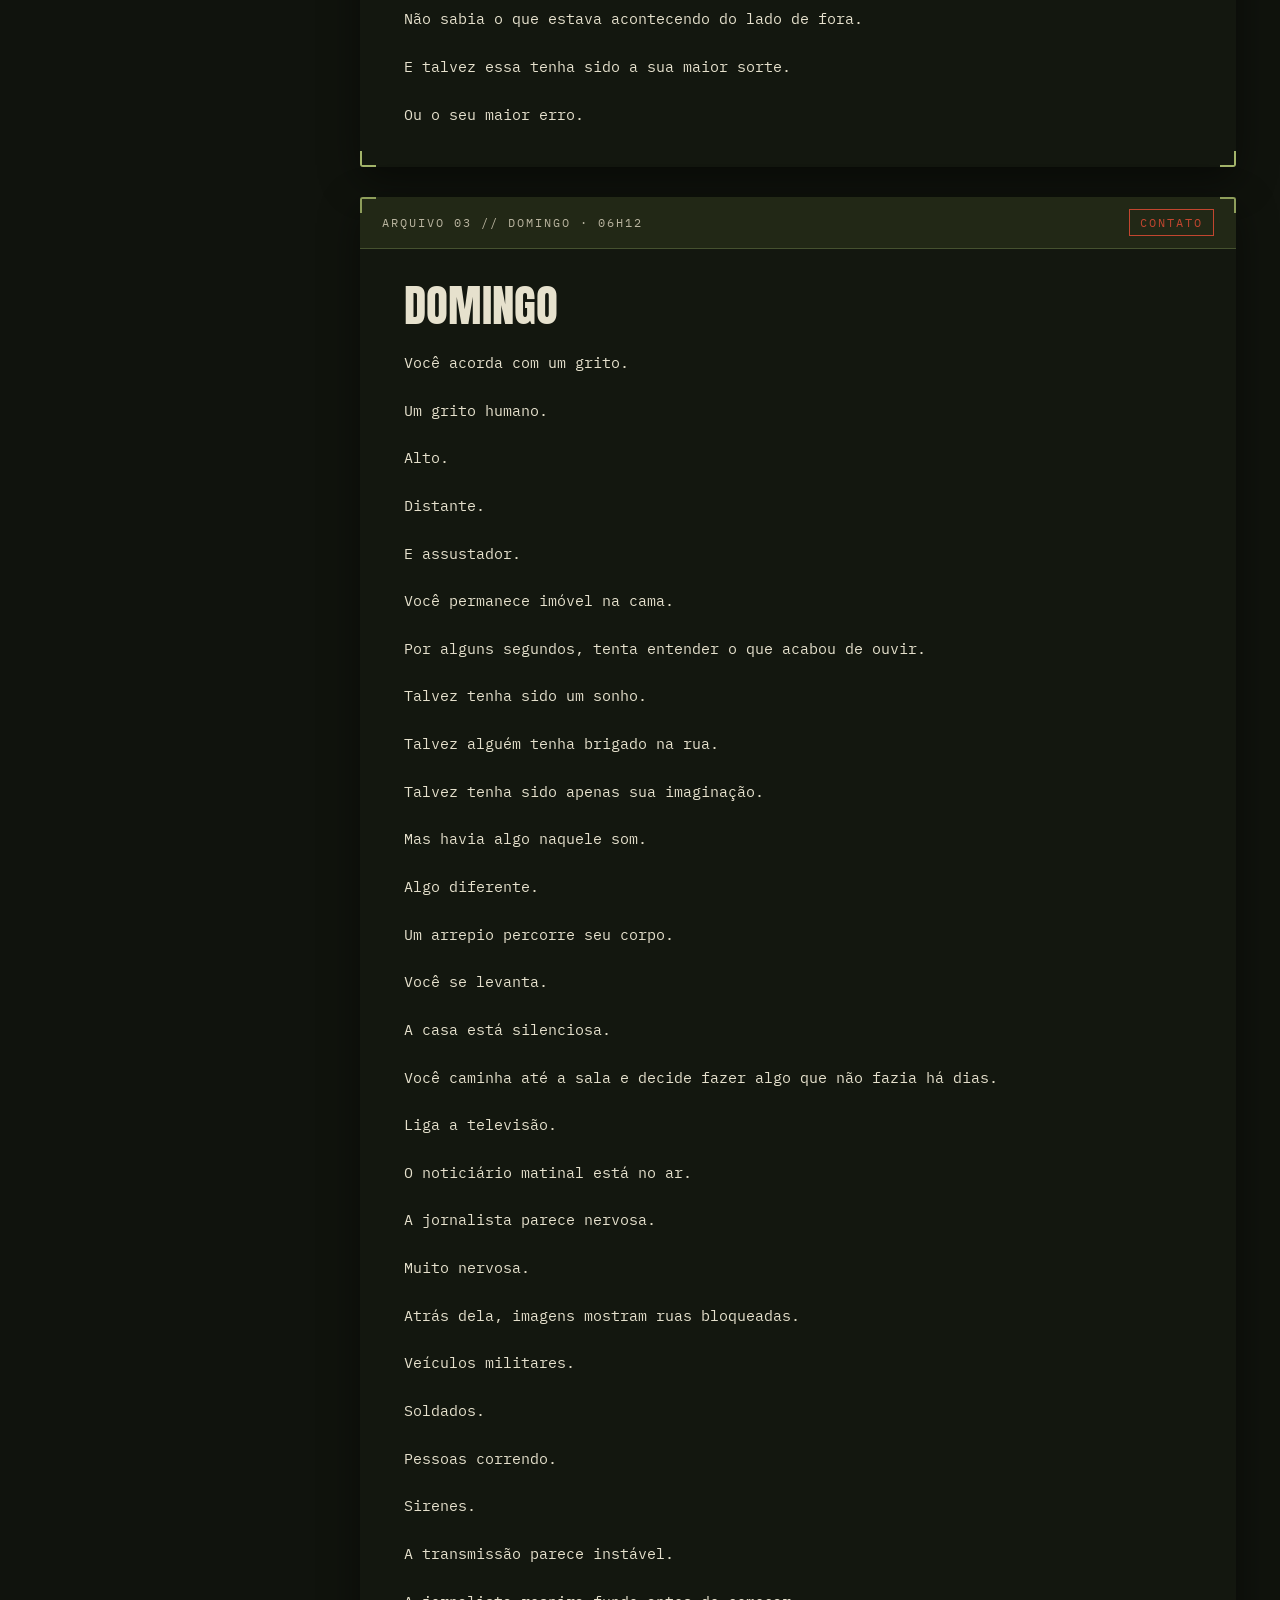
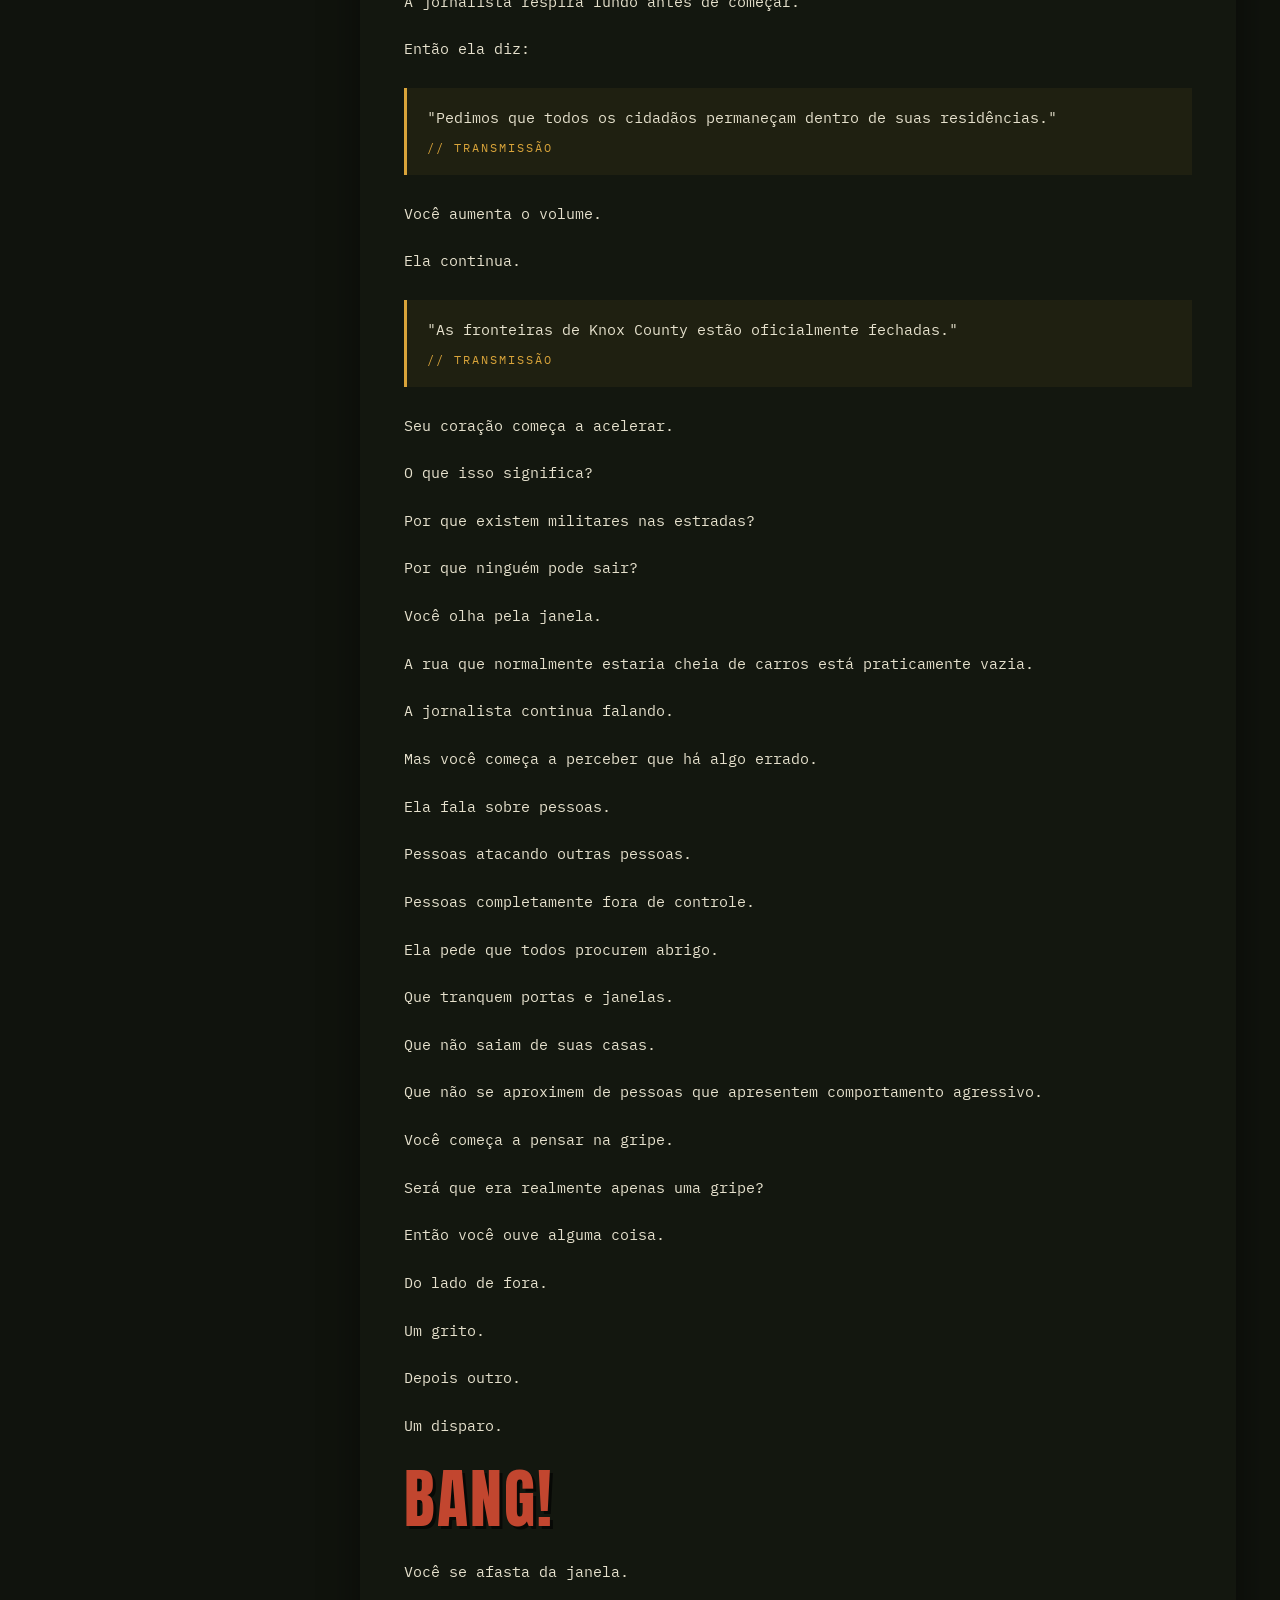
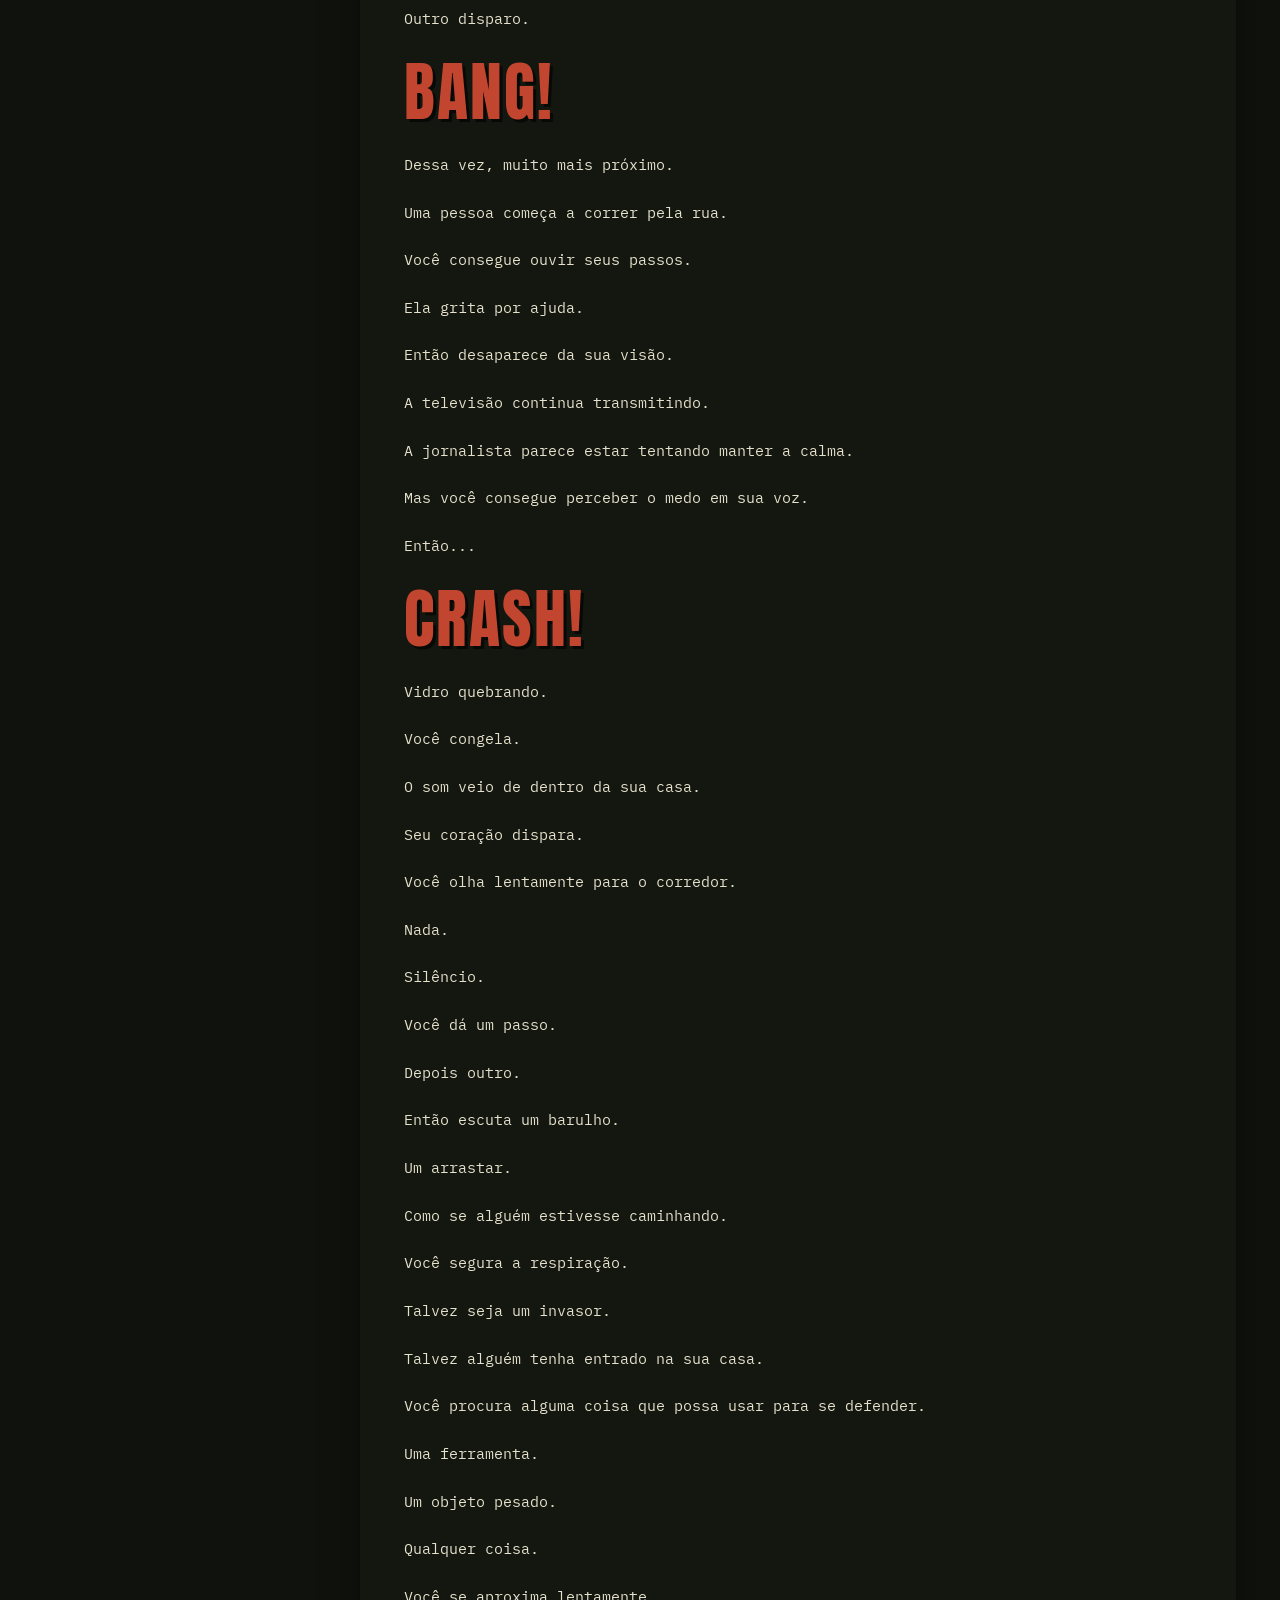
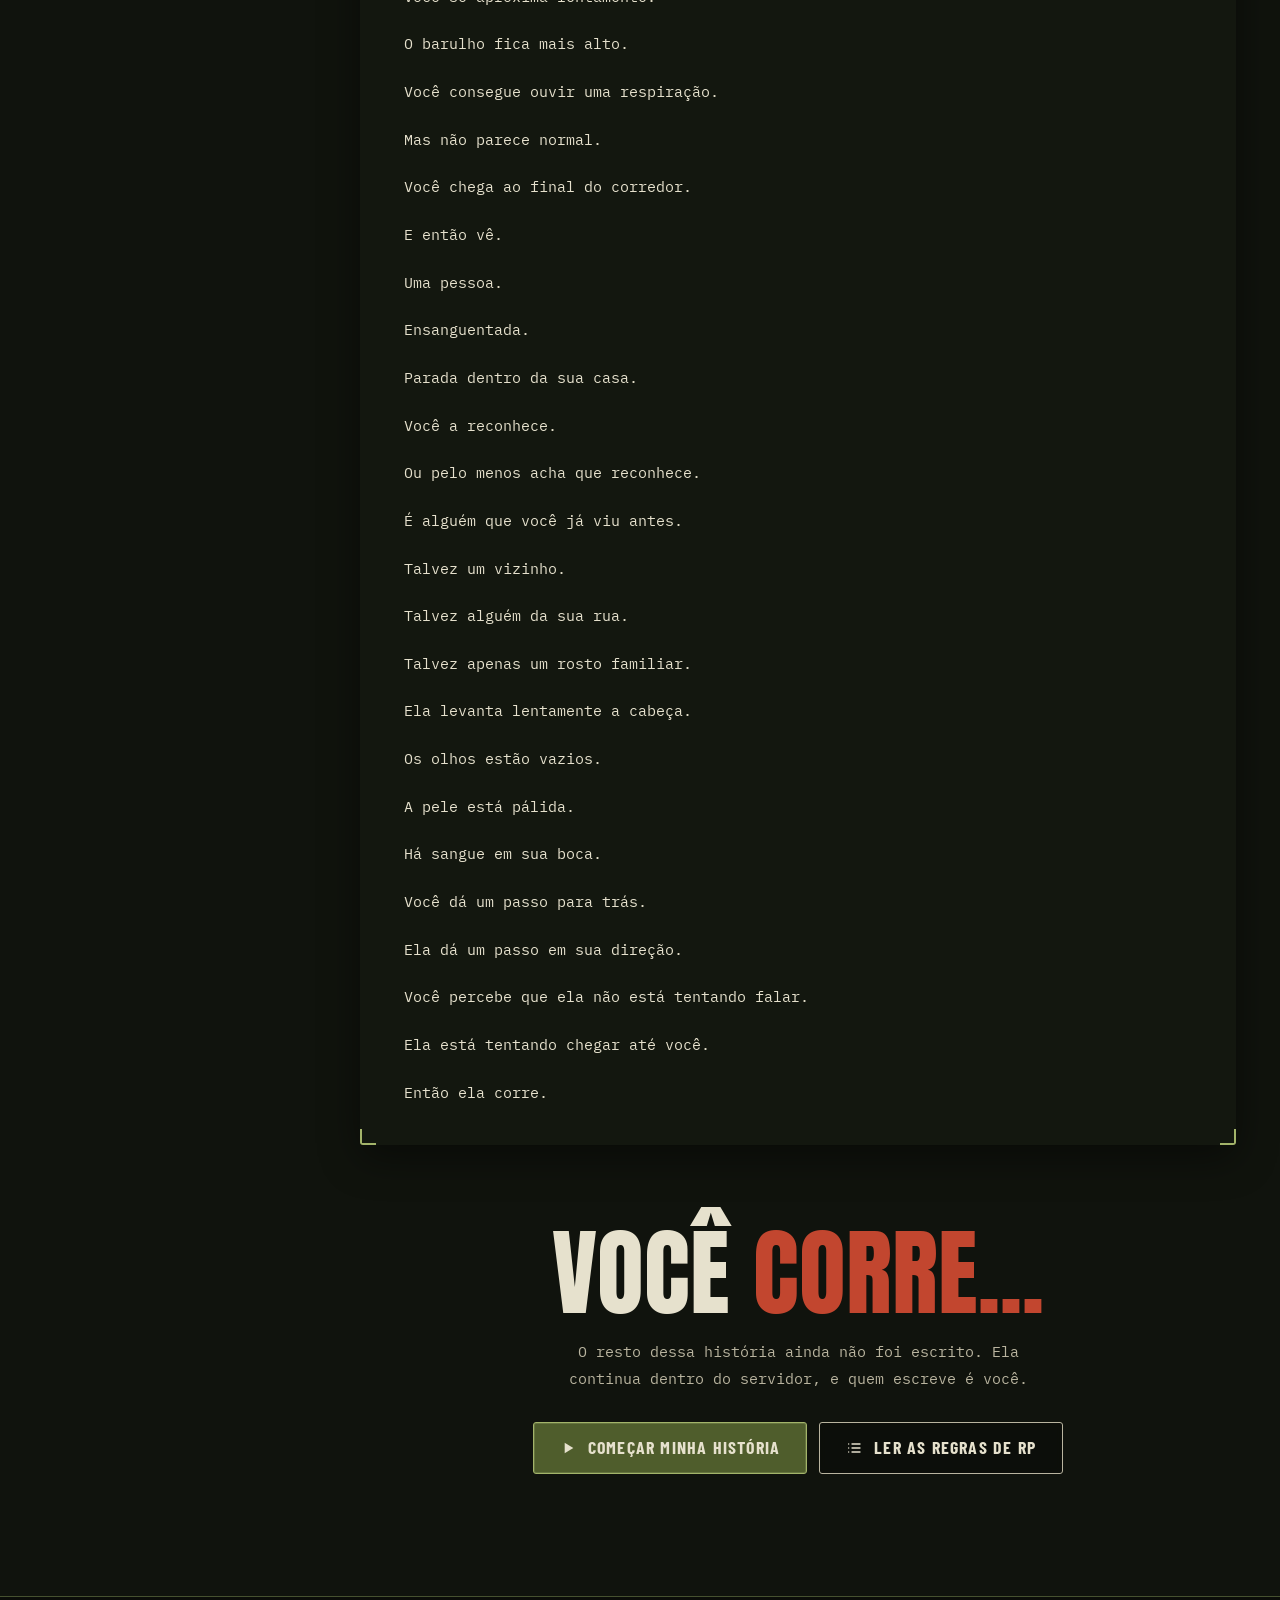
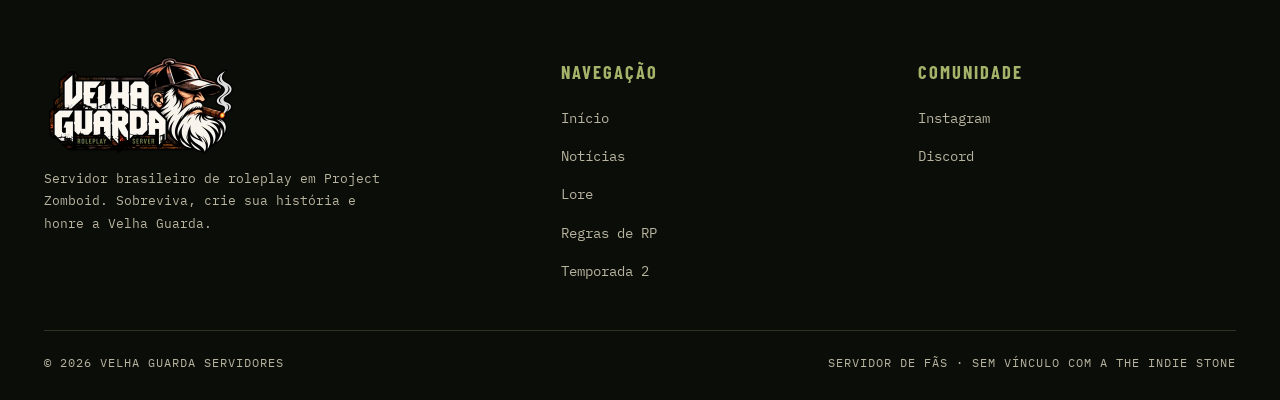
==== commit 8e668aa8: "Add files via upload" ====
--- a/lore.html
+++ b/lore.html
@@ -20,7 +20,7 @@
 <link rel="preconnect" href="https://fonts.googleapis.com">
 <link rel="preconnect" href="https://fonts.gstatic.com" crossorigin>
 <link href="https://fonts.googleapis.com/css2?family=Anton&family=Barlow+Condensed:wght@600;700&family=Barlow:wght@400;600&family=IBM+Plex+Mono:wght@400;600&display=swap" rel="stylesheet">
-<link rel="stylesheet" href="css/style.css?v=13">
+<link rel="stylesheet" href="css/style.css?v=14">
 </head>
 <body>
 <a class="pular" href="#conteudo">Pular para o conteúdo</a>
@@ -333,6 +333,6 @@
 <div class="progresso" aria-hidden="true"></div>
 <a href="#" class="topo-voltar" aria-label="Voltar ao topo"><svg viewBox="0 0 24 24" fill="none" stroke="currentColor" stroke-width="2.4" stroke-linecap="round" stroke-linejoin="round"><path d="m6 15 6-6 6 6"/></svg></a>
 
-<script src="js/site.js?v=13"></script>
+<script src="js/site.js?v=14"></script>
 </body>
 </html>
--- a/css/style.css
+++ b/css/style.css
@@ -1142,3 +1142,16 @@
 }
 .secao-t2 .t2-teaser-texto { padding: 26px 28px; background: rgba(11, 13, 9, .72); border: 1px solid var(--linha-2); border-radius: var(--raio); backdrop-filter: blur(4px); }
 .secao-t2 { background-position: center top, center 45%, 0 0 !important; }
+
+/* v14 · Sistemas exclusivos com 10 módulos: 5 por linha no computador */
+@media (min-width: 1200px) {
+  .sistemas { grid-template-columns: repeat(5, minmax(0, 1fr)); gap: 16px; }
+  .sistema { padding: 24px 20px 20px; }
+  .sistema h3 { font-size: 1.32rem; min-height: 2.3em; }
+  .sistema p { font-size: .82rem; }
+  .sistema-topo svg { width: 36px; height: 36px; }
+}
+@media (min-width: 961px) and (max-width: 1199px) { .sistemas { grid-template-columns: repeat(3, minmax(0, 1fr)); } }
+@media (min-width: 1200px) {
+  .sistema h3 { font-size: clamp(1.1rem, 1.05vw, 1.32rem); overflow-wrap: anywhere; }
+}
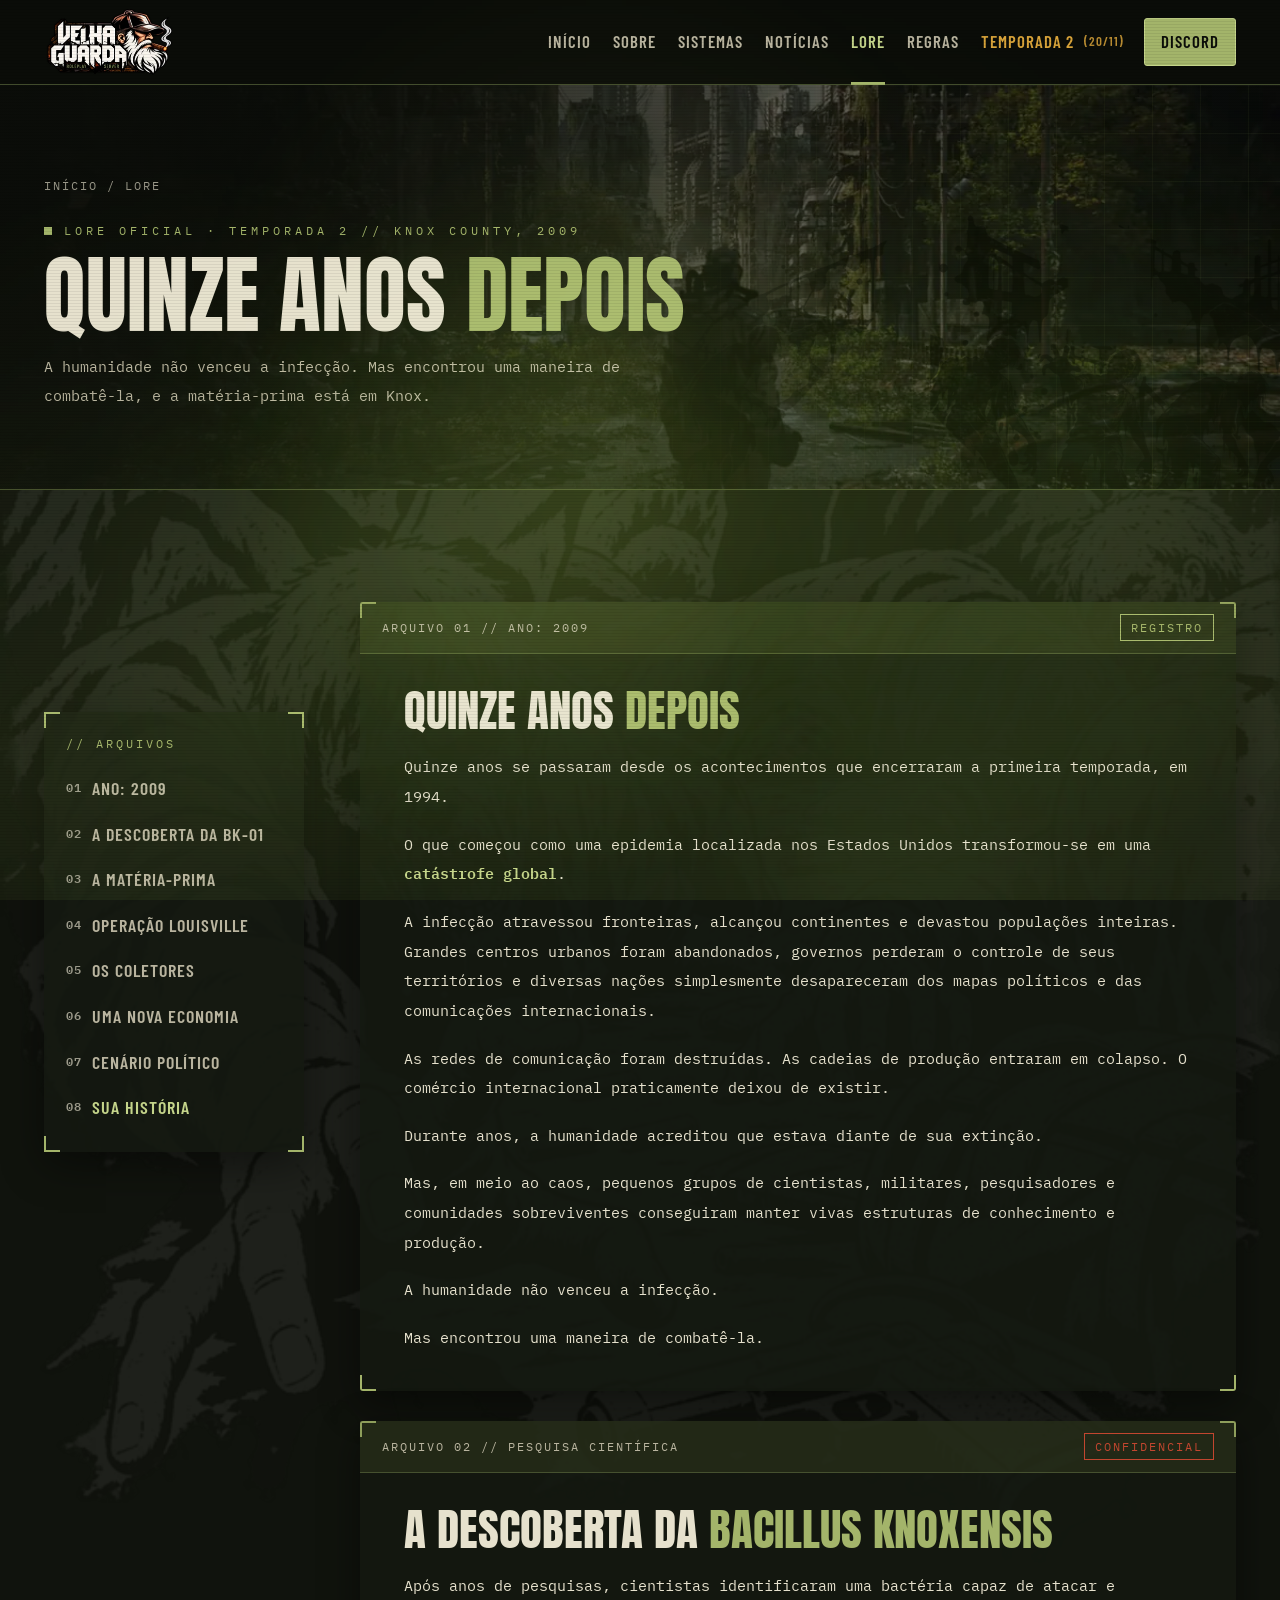
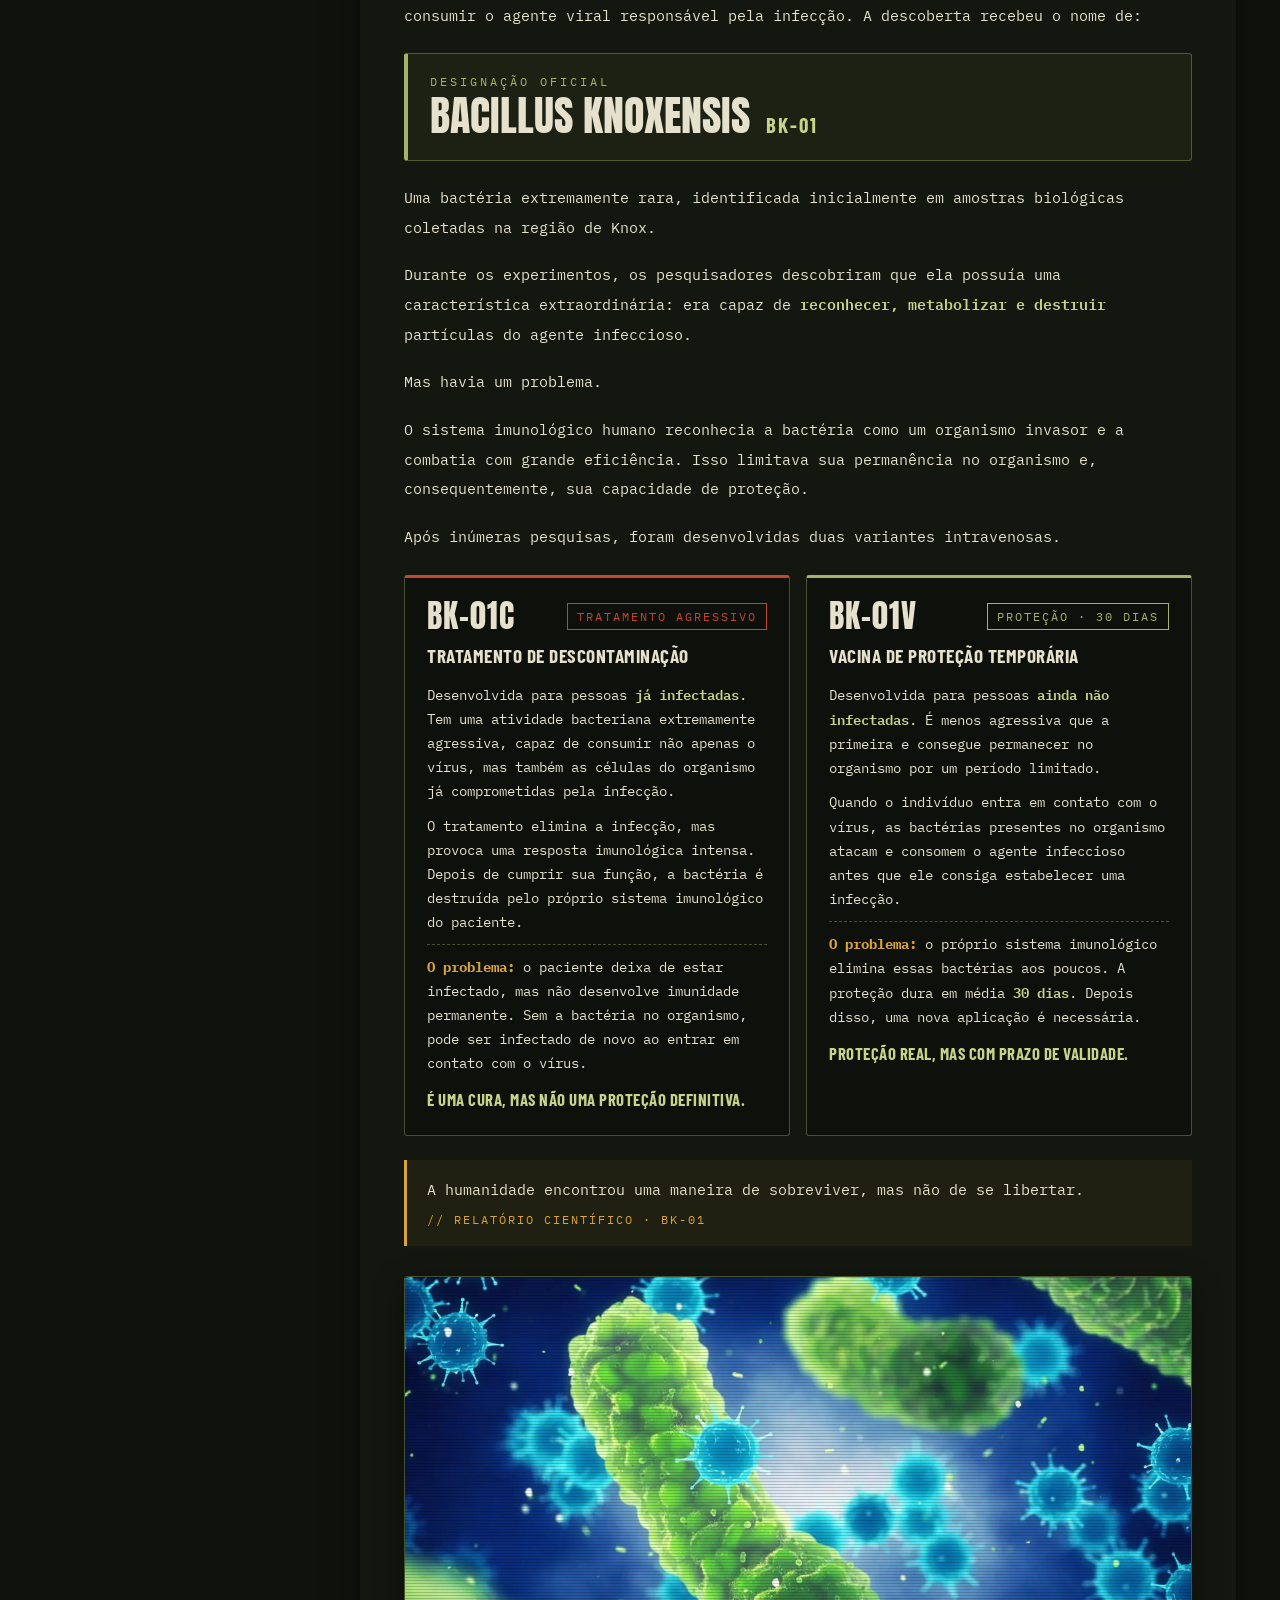
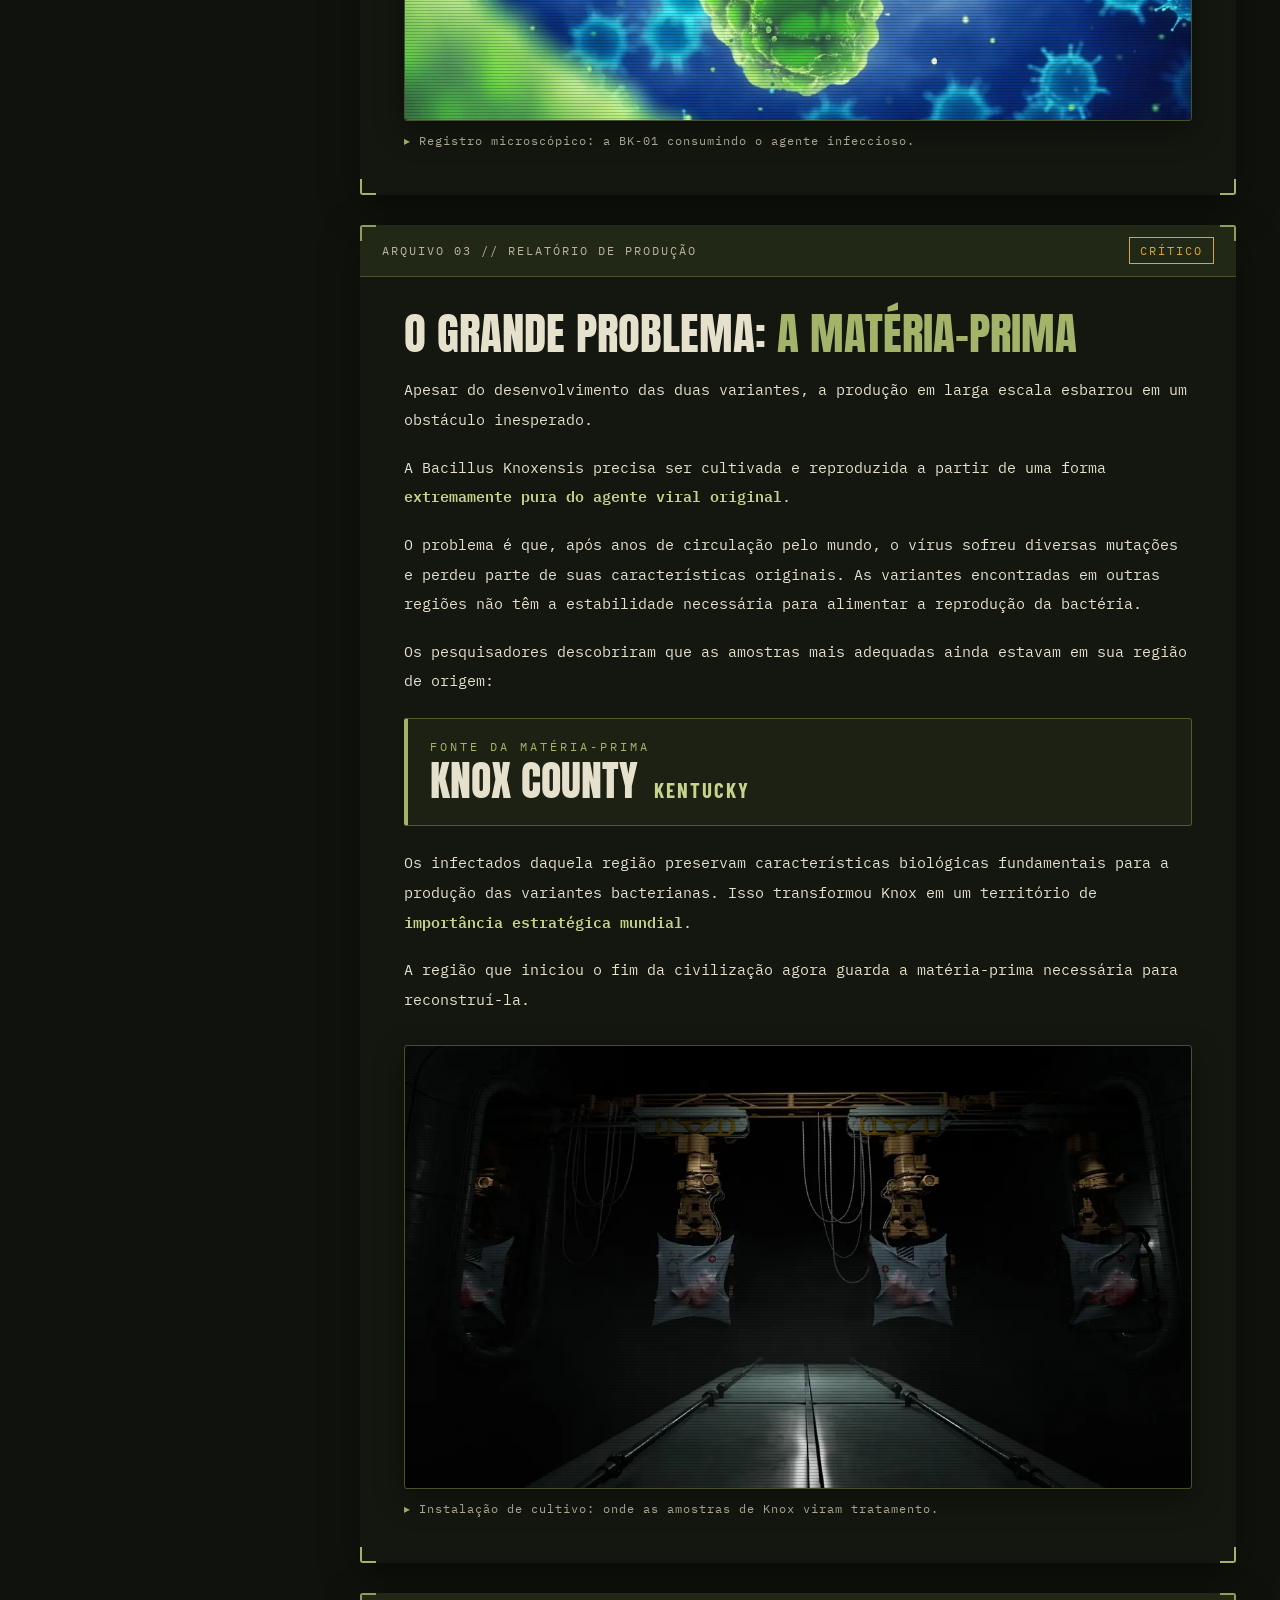
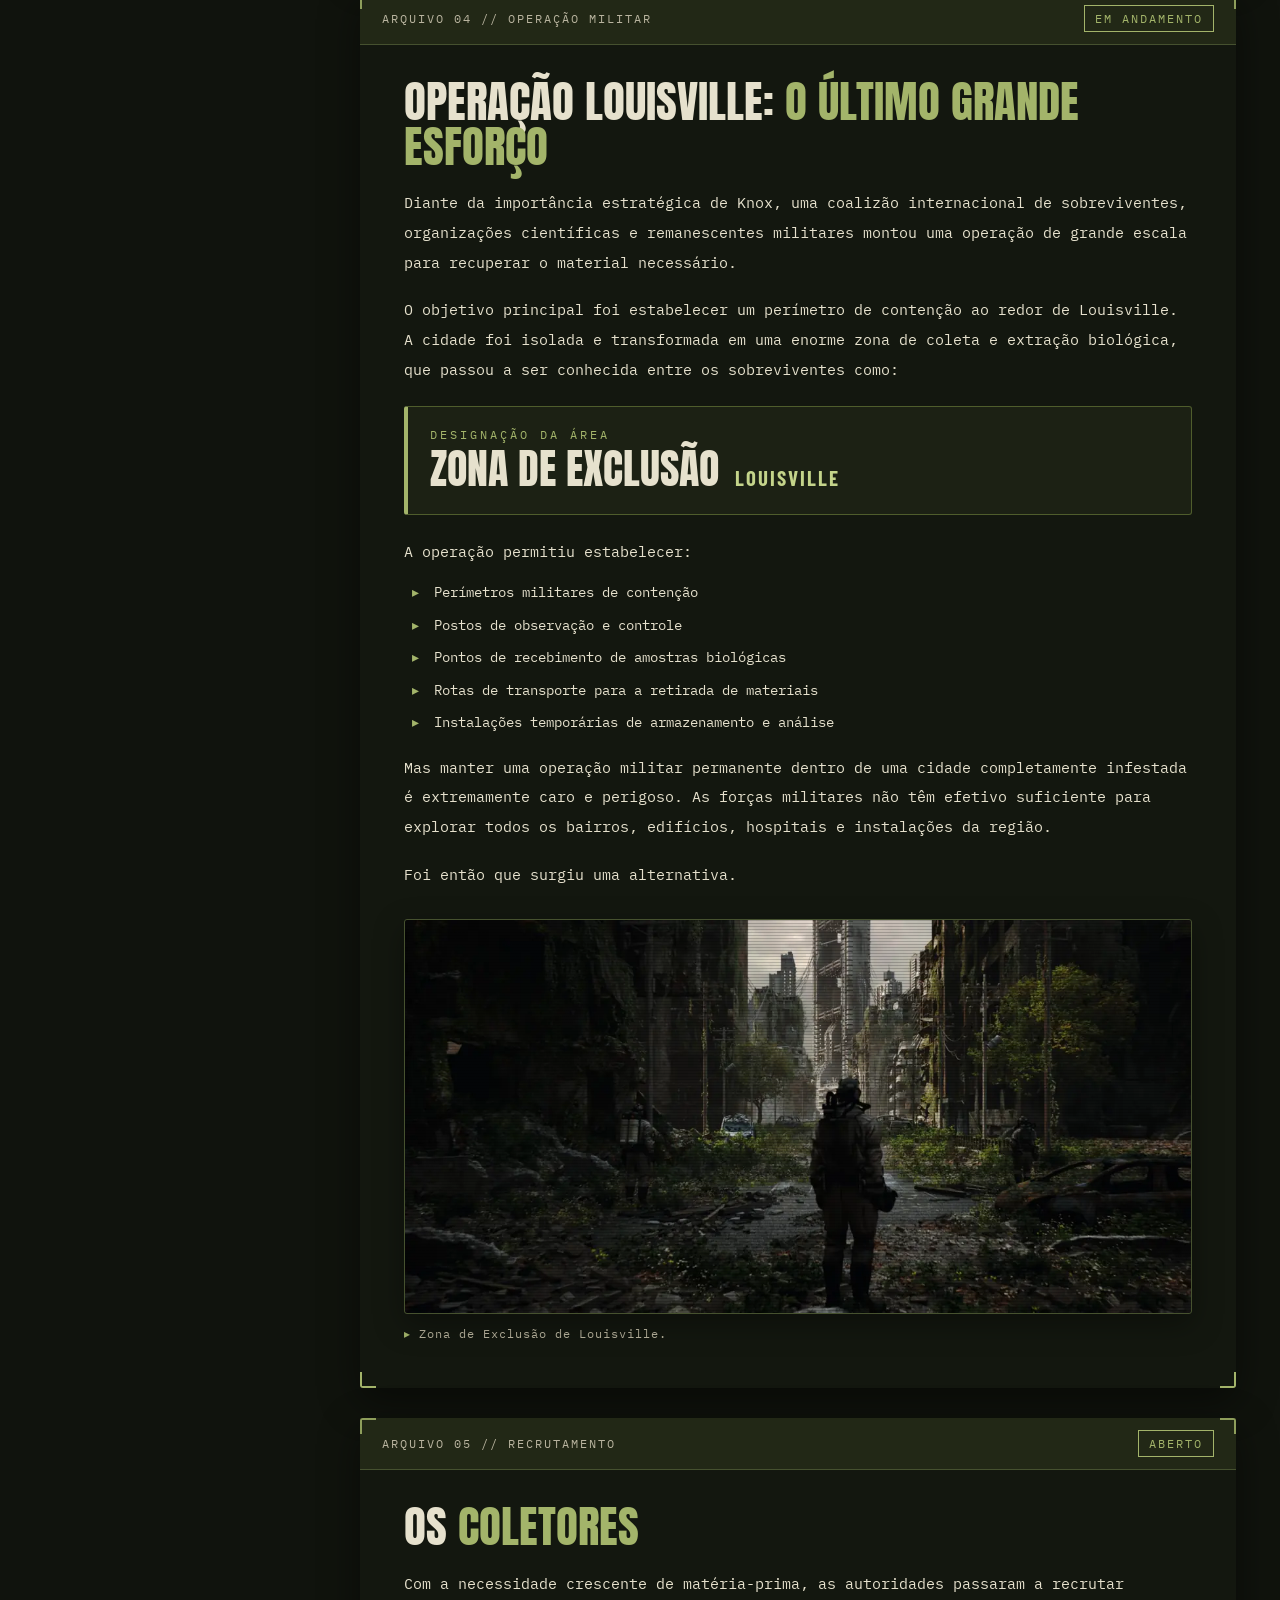
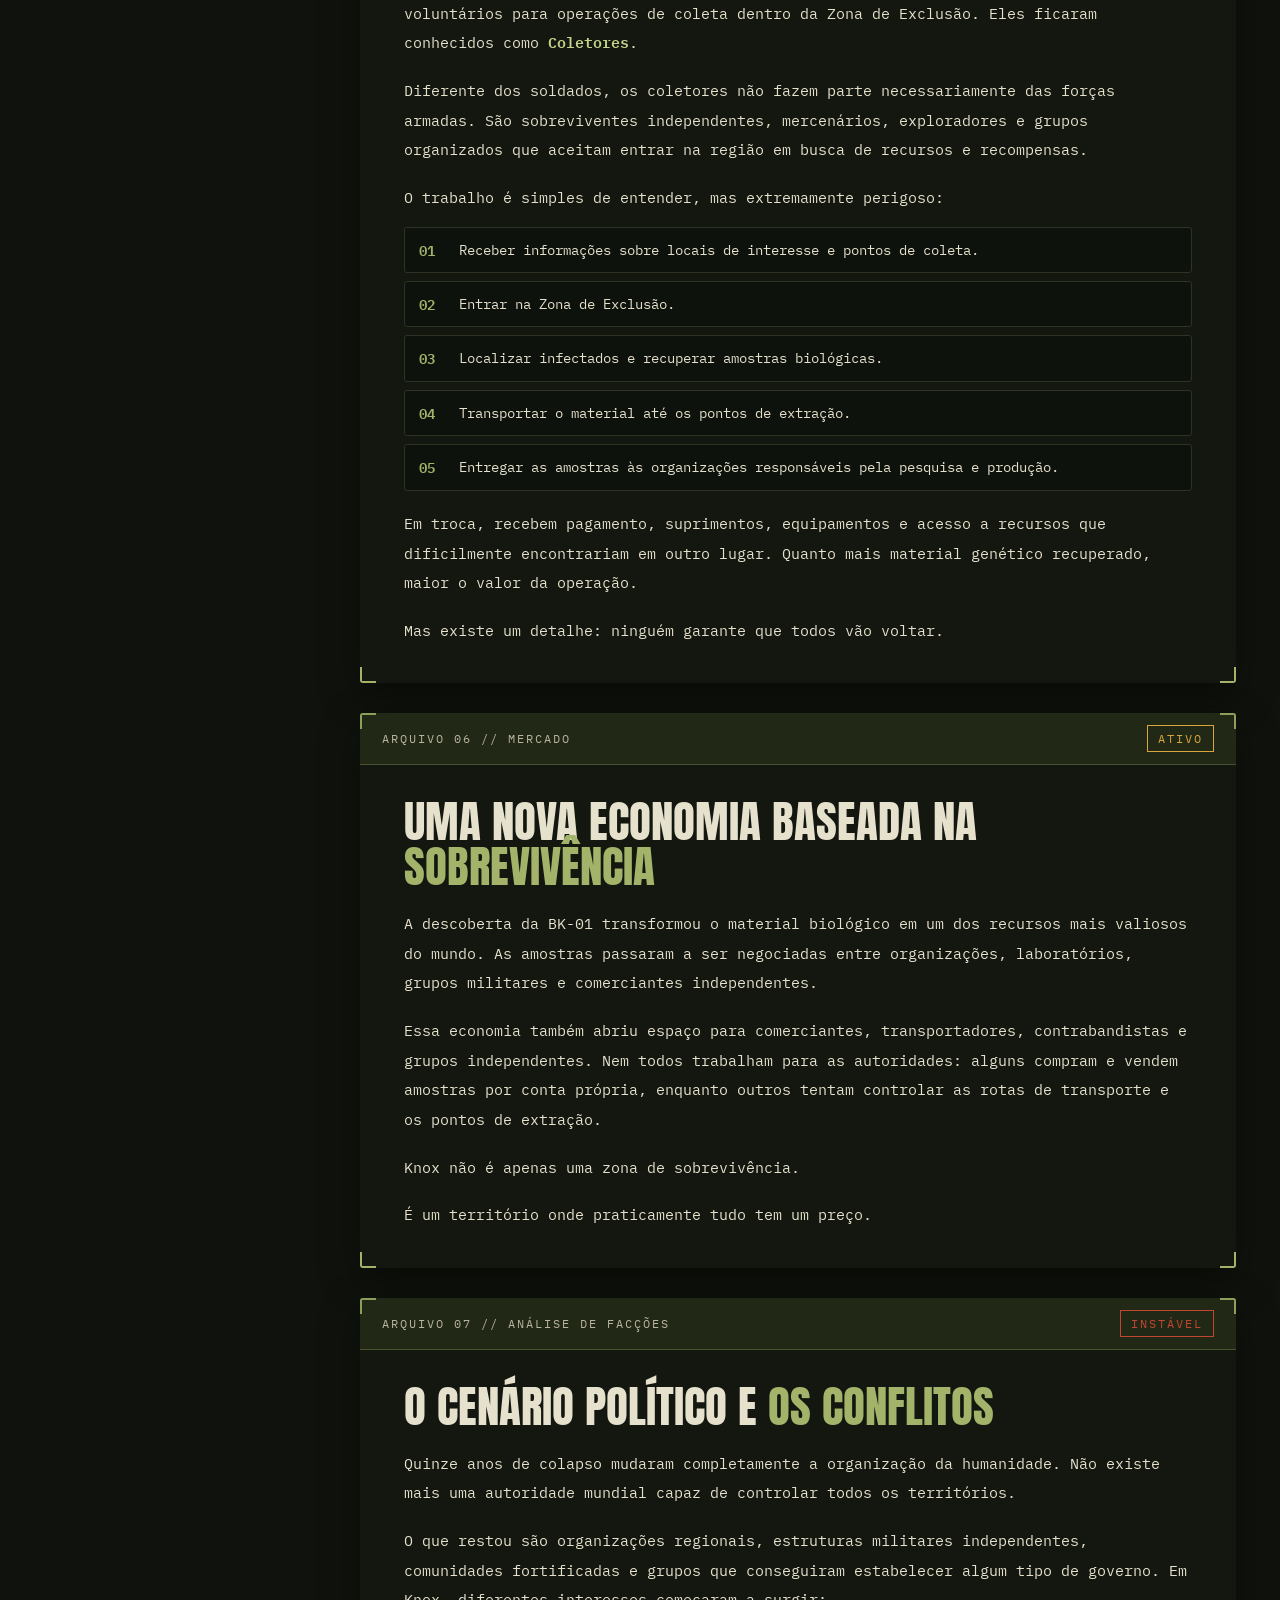
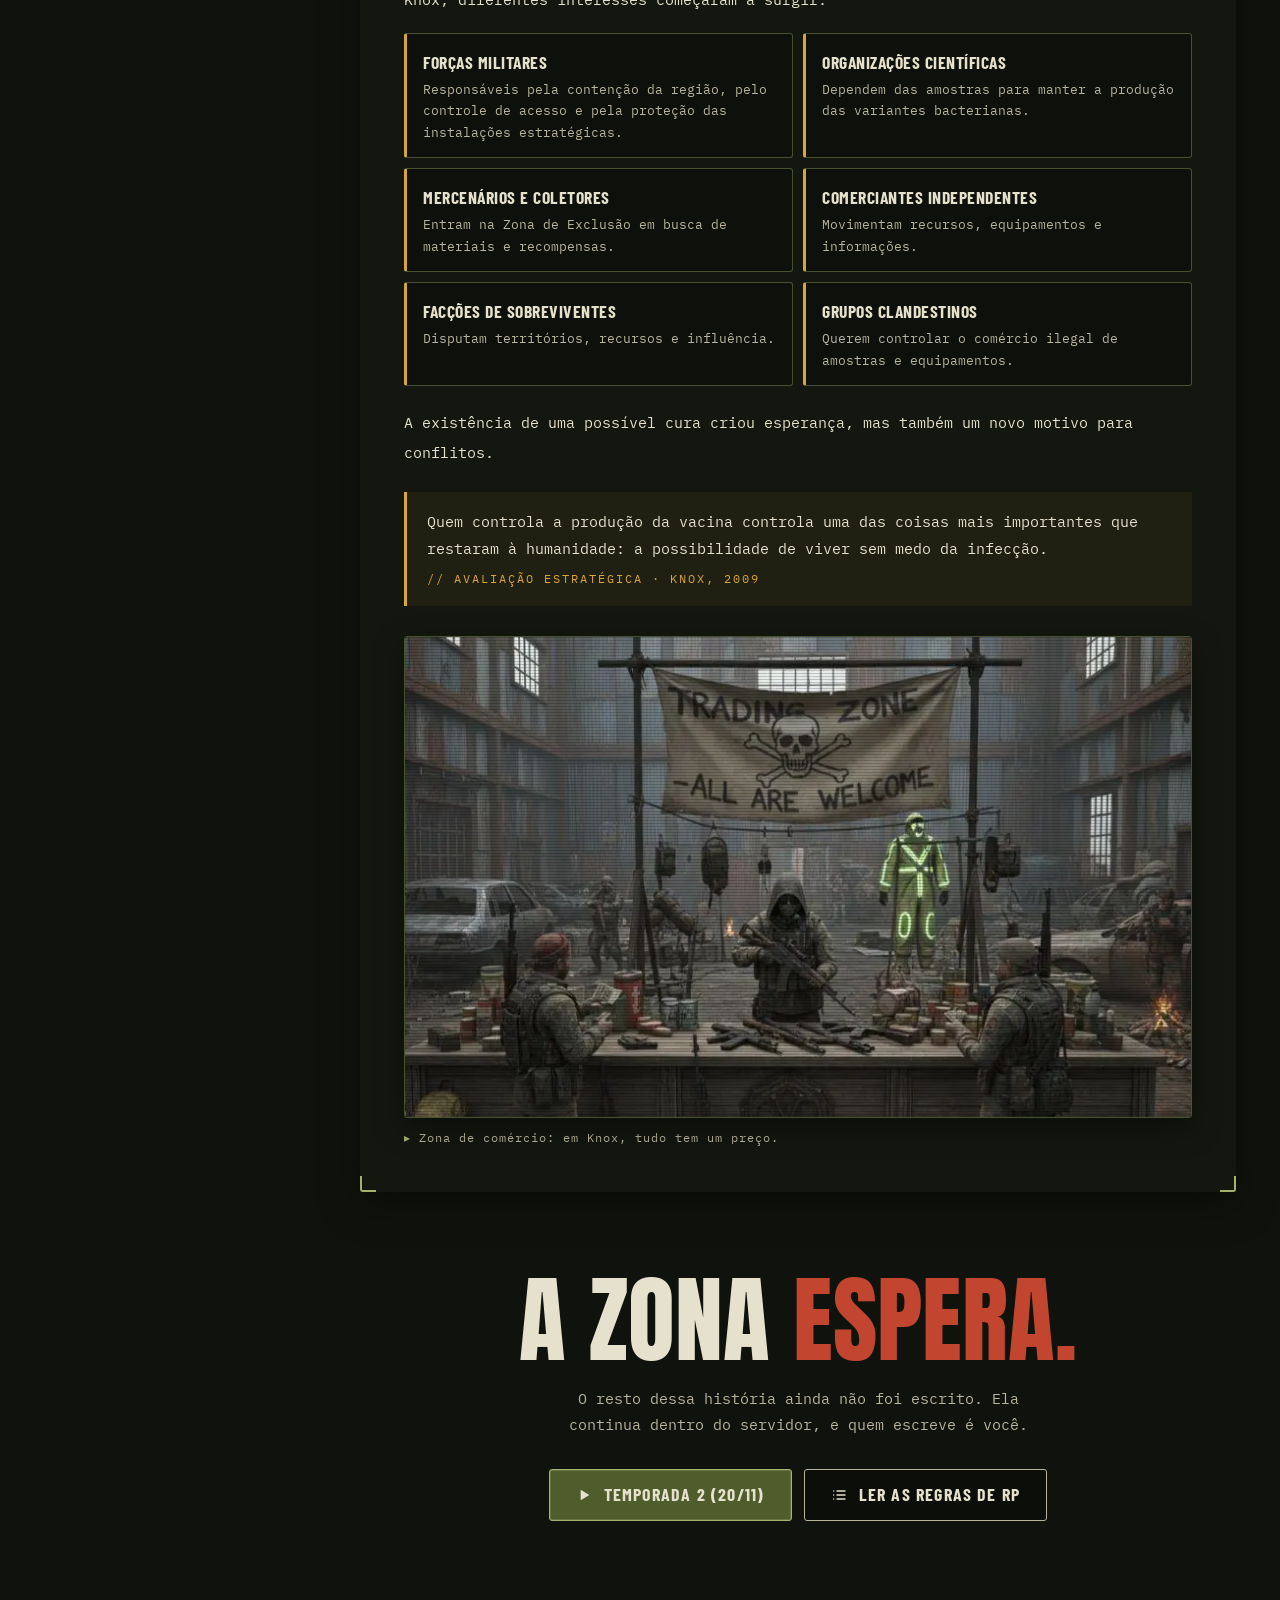
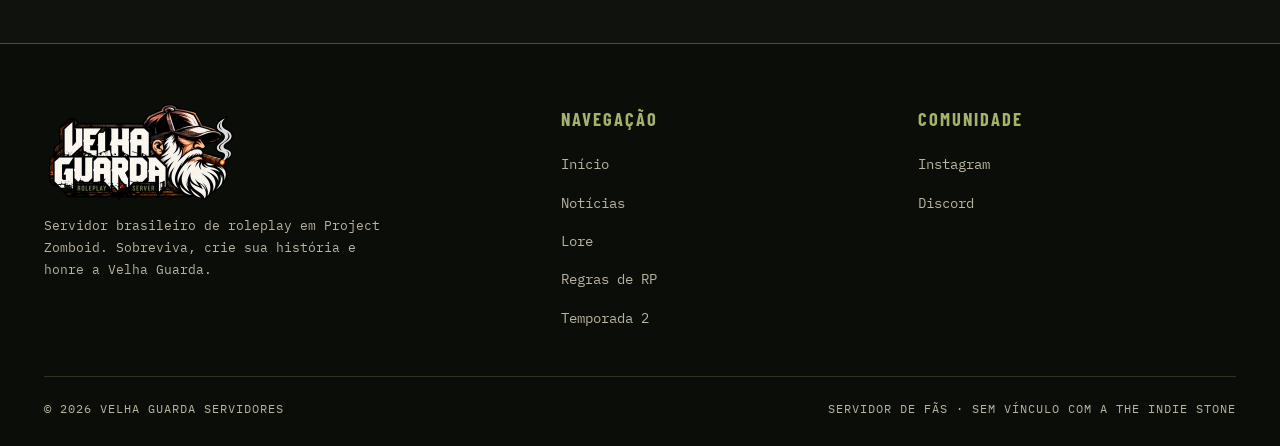
==== commit 3b9a351b: "Add files via upload" ====
--- a/lore.html
+++ b/lore.html
@@ -3,10 +3,10 @@
 <head>
 <meta charset="UTF-8">
 <meta name="viewport" content="width=device-width, initial-scale=1.0">
-<title>Lore | Velha Guarda</title>
-<meta name="description" content="A lore oficial do Velha Guarda RP: o começo do fim em Knox County, 1993.">
-<meta property="og:title" content="Lore · Velha Guarda RP">
-<meta property="og:description" content="A lore oficial do Velha Guarda RP: o começo do fim em Knox County, Kentucky, 1993.">
+<title>Lore da Temporada 2 | Velha Guarda RP</title>
+<meta name="description" content="Lore oficial da Temporada 2 do Velha Guarda RP: 2009, quinze anos depois. A bactéria BK-01, a Zona de Exclusão de Louisville e os Coletores.">
+<meta property="og:title" content="Lore da Temporada 2 · Velha Guarda RP">
+<meta property="og:description" content="2009. Quinze anos depois, Knox guarda a matéria-prima da única arma contra a infecção.">
 <meta property="og:image" content="https://velhaguardaservidores.com.br/img/og.jpg">
 <meta property="og:type" content="website">
 <meta property="og:url" content="https://velhaguardaservidores.com.br/lore.html">
@@ -20,7 +20,7 @@
 <link rel="preconnect" href="https://fonts.googleapis.com">
 <link rel="preconnect" href="https://fonts.gstatic.com" crossorigin>
 <link href="https://fonts.googleapis.com/css2?family=Anton&family=Barlow+Condensed:wght@600;700&family=Barlow:wght@400;600&family=IBM+Plex+Mono:wght@400;600&display=swap" rel="stylesheet">
-<link rel="stylesheet" href="css/style.css?v=14">
+<link rel="stylesheet" href="css/style.css?v=15">
 </head>
 <body>
 <a class="pular" href="#conteudo">Pular para o conteúdo</a>
@@ -70,12 +70,12 @@
 
 <main id="conteudo">
 
-<section class="banner">
+<section class="banner banner-lore2">
   <div class="wrap">
     <div class="migalha"><a href="index.html">Início</a> / Lore</div>
-    <span class="rotulo">Lore oficial // Knox County, 1993</span>
-    <h1>O começo <em>do fim</em></h1>
-    <p class="lead">Você é apenas uma pessoa comum. Até que algumas pessoas começam a ficar doentes.</p>
+    <span class="rotulo">Lore oficial · Temporada 2 // Knox County, 2009</span>
+    <h1>Quinze anos <em>depois</em></h1>
+    <p class="lead">A humanidade não venceu a infecção. Mas encontrou uma maneira de combatê-la, e a matéria-prima está em Knox.</p>
   </div>
 </section>
 
@@ -85,208 +85,186 @@
      <div class="narrativa"> cada parágrafo é um <p>.
      Frases curtas e de impacto: <p class="curta">
      Sons (BANG!, CRASH!): <span class="som">BANG!</span>
-     Falas de rádio/TV: <blockquote>...<small>// Transmissão</small></blockquote>
+     Citações: <blockquote>...<small>// Origem</small></blockquote>
+     Imagem: copie um bloco <figure class="lore-figura"> inteiro
+     e troque o nome do arquivo (img/...) e a legenda.
      ========================================================= -->
 <section class="secao secao-textura textura-lore">
   <div class="wrap duas-colunas">
     <aside class="indice cantos">
       <h4>// Arquivos</h4>
       <ol>
-        <li><a href="#cap1">O Começo do Fim</a></li>
-        <li><a href="#cap2">A Semana em Casa</a></li>
-        <li><a href="#cap3">Domingo</a></li>
-        <li><a href="#continua">Continua...</a></li>
+        <li><a href="#cap1">Ano: 2009</a></li>
+        <li><a href="#cap2">A descoberta da BK-01</a></li>
+        <li><a href="#cap3">A matéria-prima</a></li>
+        <li><a href="#cap4">Operação Louisville</a></li>
+        <li><a href="#cap5">Os Coletores</a></li>
+        <li><a href="#cap6">Uma nova economia</a></li>
+        <li><a href="#cap7">Cenário político</a></li>
+        <li><a href="#continua">Sua história</a></li>
       </ol>
     </aside>
     <div>
       <article class="arquivo cantos revelar" id="cap1">
-        <div class="arquivo-barra"><span>Arquivo 01 // Knox County, Kentucky · 1993</span><span class="etiqueta ambar">Gripe?</span></div>
-        <div class="arquivo-corpo">
-          <h2>O Começo do Fim</h2>
-          <div class="narrativa">
-            <p class="curta">Você é apenas uma pessoa comum.</p>
-            <p>Tem um emprego, uma casa, contas para pagar e uma rotina que, até poucos dias atrás, parecia completamente normal.</p>
-            <p>Todos os dias eram praticamente iguais.</p>
-            <p>Você acordava, trabalhava, voltava para casa e seguia sua vida.</p>
-            <p>Até que algumas pessoas começaram a ficar doentes.</p>
-            <p>No começo, ninguém deu muita importância.</p>
-            <p class="curta">Era apenas uma gripe.</p>
-            <p class="curta">Pelo menos era isso que diziam.</p>
-            <p>Febre, dores no corpo, cansaço, tosse e uma sensação de fraqueza que parecia derrubar qualquer pessoa.</p>
-            <p class="curta">Então começaram as faltas.</p>
-            <p>Primeiro, alguns funcionários não apareceram no trabalho.</p>
-            <p>Depois, escolas começaram a registrar um número anormal de faltas.</p>
-            <p>Hospitais ficaram cada vez mais cheios.</p>
-            <p class="curta">As filas aumentaram.</p>
-            <p>Os médicos começaram a trabalhar por horas sem descanso.</p>
-            <p>E, mesmo assim, as autoridades continuavam dizendo que não havia motivo para pânico.</p>
-            <p>Era apenas uma forte gripe. Nada além disso.</p>
+        <div class="arquivo-barra"><span>Arquivo 01 // Ano: 2009</span><span class="etiqueta">Registro</span></div>
+        <div class="arquivo-corpo">
+          <h2>Quinze anos <em>depois</em></h2>
+          <div class="narrativa">
+            <p>Quinze anos se passaram desde os acontecimentos que encerraram a primeira temporada, em 1994.</p>
+            <p>O que começou como uma epidemia localizada nos Estados Unidos transformou-se em uma <strong>catástrofe global</strong>.</p>
+            <p>A infecção atravessou fronteiras, alcançou continentes e devastou populações inteiras. Grandes centros urbanos foram abandonados, governos perderam o controle de seus territórios e diversas nações simplesmente desapareceram dos mapas políticos e das comunicações internacionais.</p>
+            <p>As redes de comunicação foram destruídas. As cadeias de produção entraram em colapso. O comércio internacional praticamente deixou de existir.</p>
+            <p>Durante anos, a humanidade acreditou que estava diante de sua extinção.</p>
+            <p>Mas, em meio ao caos, pequenos grupos de cientistas, militares, pesquisadores e comunidades sobreviventes conseguiram manter vivas estruturas de conhecimento e produção.</p>
+            <p class="curta">A humanidade não venceu a infecção.</p>
+            <p class="curta">Mas encontrou uma maneira de combatê-la.</p>
           </div>
         </div>
       </article>
       <article class="arquivo cantos revelar" id="cap2">
-        <div class="arquivo-barra"><span>Arquivo 02 // Recesso obrigatório · 7 dias</span><span class="etiqueta ">Isolamento</span></div>
-        <div class="arquivo-corpo">
-          <h2>A Semana em Casa</h2>
-          <div class="narrativa">
-            <p>A situação começou a piorar rapidamente.</p>
-            <p>Com hospitais sobrecarregados e cada vez mais pessoas apresentando os mesmos sintomas, o governo de Knox County anunciou uma medida temporária.</p>
-            <p class="curta">Uma semana de recesso.</p>
-            <p>Empresas deveriam suspender suas atividades.</p>
-            <p class="curta">Escolas permaneceriam fechadas.</p>
-            <p>Os trabalhadores deveriam permanecer em suas casas.</p>
-            <p class="curta">A recomendação era simples:</p>
-            <blockquote>&quot;Não saiam.&quot;<small>// Transmissão</small></blockquote>
-            <p>A princípio, você não se preocupou.</p>
-            <p>Uma semana em casa não parecia algo tão ruim.</p>
-            <p>Você aproveitou para fazer coisas que normalmente nunca tinha tempo para fazer.</p>
-            <p class="curta">Arrumou a casa.</p>
-            <p class="curta">Leu alguns livros.</p>
-            <p class="curta">Jogou videogame.</p>
-            <p class="curta">Dormiu até mais tarde.</p>
-            <p class="curta">Preparou algumas refeições.</p>
-            <p>Talvez tenha passado horas simplesmente olhando para o teto.</p>
-            <p class="curta">Os dias foram passando.</p>
-            <p class="dias">Segunda · Terça · Quarta · Quinta · Sexta · Sábado</p>
-            <p>As ruas estavam cada vez mais vazias.</p>
-            <p class="curta">Poucos carros passavam.</p>
-            <p>Poucas pessoas caminhavam pelas calçadas.</p>
-            <p class="curta">Mas você não se importou.</p>
-            <p>Na verdade, havia algo confortável naquela tranquilidade.</p>
-            <p>Você não acompanhava as notícias.</p>
-            <p class="curta">Não ligava a televisão.</p>
-            <p class="curta">Não ouvia rádio.</p>
-            <p>Não sabia o que estava acontecendo do lado de fora.</p>
-            <p>E talvez essa tenha sido a sua maior sorte.</p>
-            <p class="curta">Ou o seu maior erro.</p>
+        <div class="arquivo-barra"><span>Arquivo 02 // Pesquisa científica</span><span class="etiqueta alerta">Confidencial</span></div>
+        <div class="arquivo-corpo">
+          <h2>A descoberta da <em>Bacillus Knoxensis</em></h2>
+          <div class="narrativa">
+            <p>Após anos de pesquisas, cientistas identificaram uma bactéria capaz de atacar e consumir o agente viral responsável pela infecção. A descoberta recebeu o nome de:</p>
+            <div class="lore-destaque"><small>Designação oficial</small><b>Bacillus Knoxensis</b><span>BK-01</span></div>
+            <p>Uma bactéria extremamente rara, identificada inicialmente em amostras biológicas coletadas na região de Knox.</p>
+            <p>Durante os experimentos, os pesquisadores descobriram que ela possuía uma característica extraordinária: era capaz de <strong>reconhecer, metabolizar e destruir</strong> partículas do agente infeccioso.</p>
+            <p class="curta">Mas havia um problema.</p>
+            <p>O sistema imunológico humano reconhecia a bactéria como um organismo invasor e a combatia com grande eficiência. Isso limitava sua permanência no organismo e, consequentemente, sua capacidade de proteção.</p>
+            <p>Após inúmeras pesquisas, foram desenvolvidas duas variantes intravenosas.</p>
+            <div class="fichas">
+              <div class="ficha ficha-alerta">
+                <div class="ficha-topo"><b>BK-01C</b><span class="etiqueta alerta">Tratamento agressivo</span></div>
+                <h3>Tratamento de descontaminação</h3>
+                <p>Desenvolvida para pessoas <strong>já infectadas</strong>. Tem uma atividade bacteriana extremamente agressiva, capaz de consumir não apenas o vírus, mas também as células do organismo já comprometidas pela infecção.</p>
+                <p>O tratamento elimina a infecção, mas provoca uma resposta imunológica intensa. Depois de cumprir sua função, a bactéria é destruída pelo próprio sistema imunológico do paciente.</p>
+                <p class="ficha-porem"><b>O problema:</b> o paciente deixa de estar infectado, mas não desenvolve imunidade permanente. Sem a bactéria no organismo, pode ser infectado de novo ao entrar em contato com o vírus.</p>
+                <p class="ficha-conclusao">É uma cura, mas não uma proteção definitiva.</p>
+              </div>
+              <div class="ficha">
+                <div class="ficha-topo"><b>BK-01V</b><span class="etiqueta">Proteção · 30 dias</span></div>
+                <h3>Vacina de proteção temporária</h3>
+                <p>Desenvolvida para pessoas <strong>ainda não infectadas</strong>. É menos agressiva que a primeira e consegue permanecer no organismo por um período limitado.</p>
+                <p>Quando o indivíduo entra em contato com o vírus, as bactérias presentes no organismo atacam e consomem o agente infeccioso antes que ele consiga estabelecer uma infecção.</p>
+                <p class="ficha-porem"><b>O problema:</b> o próprio sistema imunológico elimina essas bactérias aos poucos. A proteção dura em média <strong>30 dias</strong>. Depois disso, uma nova aplicação é necessária.</p>
+                <p class="ficha-conclusao">Proteção real, mas com prazo de validade.</p>
+              </div>
+            </div>
+            <blockquote>A humanidade encontrou uma maneira de sobreviver, mas não de se libertar.<small>// Relatório científico · BK-01</small></blockquote>
+          <figure class="lore-figura">
+            <picture><source srcset="img/lore2-1.webp" type="image/webp"><img src="img/lore2-1.jpg" alt="Bactérias verdes atacando partículas virais azuis" loading="lazy" decoding="async"></picture>
+            <figcaption>Registro microscópico: a BK-01 consumindo o agente infeccioso.</figcaption>
+          </figure>
           </div>
         </div>
       </article>
       <article class="arquivo cantos revelar" id="cap3">
-        <div class="arquivo-barra"><span>Arquivo 03 // Domingo · 06h12</span><span class="etiqueta alerta">Contato</span></div>
-        <div class="arquivo-corpo">
-          <h2>Domingo</h2>
-          <div class="narrativa">
-            <p class="curta">Você acorda com um grito.</p>
-            <p class="curta">Um grito humano.</p>
-            <p class="curta">Alto.</p>
-            <p class="curta">Distante.</p>
-            <p class="curta">E assustador.</p>
-            <p class="curta">Você permanece imóvel na cama.</p>
-            <p>Por alguns segundos, tenta entender o que acabou de ouvir.</p>
-            <p class="curta">Talvez tenha sido um sonho.</p>
-            <p>Talvez alguém tenha brigado na rua.</p>
-            <p>Talvez tenha sido apenas sua imaginação.</p>
-            <p class="curta">Mas havia algo naquele som.</p>
-            <p class="curta">Algo diferente.</p>
-            <p class="curta">Um arrepio percorre seu corpo.</p>
-            <p class="curta">Você se levanta.</p>
-            <p class="curta">A casa está silenciosa.</p>
-            <p>Você caminha até a sala e decide fazer algo que não fazia há dias.</p>
-            <p class="curta">Liga a televisão.</p>
-            <p class="curta">O noticiário matinal está no ar.</p>
-            <p class="curta">A jornalista parece nervosa.</p>
-            <p class="curta">Muito nervosa.</p>
-            <p>Atrás dela, imagens mostram ruas bloqueadas.</p>
-            <p class="curta">Veículos militares.</p>
-            <p class="curta">Soldados.</p>
-            <p class="curta">Pessoas correndo.</p>
-            <p class="curta">Sirenes.</p>
-            <p class="curta">A transmissão parece instável.</p>
-            <p>A jornalista respira fundo antes de começar.</p>
-            <p class="curta">Então ela diz:</p>
-            <blockquote>&quot;Pedimos que todos os cidadãos permaneçam dentro de suas residências.&quot;<small>// Transmissão</small></blockquote>
-            <p class="curta">Você aumenta o volume.</p>
-            <p class="curta">Ela continua.</p>
-            <blockquote>&quot;As fronteiras de Knox County estão oficialmente fechadas.&quot;<small>// Transmissão</small></blockquote>
-            <p class="curta">Seu coração começa a acelerar.</p>
-            <p class="curta">O que isso significa?</p>
-            <p>Por que existem militares nas estradas?</p>
-            <p class="curta">Por que ninguém pode sair?</p>
-            <p class="curta">Você olha pela janela.</p>
-            <p>A rua que normalmente estaria cheia de carros está praticamente vazia.</p>
-            <p class="curta">A jornalista continua falando.</p>
-            <p>Mas você começa a perceber que há algo errado.</p>
-            <p class="curta">Ela fala sobre pessoas.</p>
-            <p class="curta">Pessoas atacando outras pessoas.</p>
-            <p>Pessoas completamente fora de controle.</p>
-            <p>Ela pede que todos procurem abrigo.</p>
-            <p class="curta">Que tranquem portas e janelas.</p>
-            <p class="curta">Que não saiam de suas casas.</p>
-            <p>Que não se aproximem de pessoas que apresentem comportamento agressivo.</p>
-            <p class="curta">Você começa a pensar na gripe.</p>
-            <p>Será que era realmente apenas uma gripe?</p>
-            <p class="curta">Então você ouve alguma coisa.</p>
-            <p class="curta">Do lado de fora.</p>
-            <p class="curta">Um grito.</p>
-            <p class="curta">Depois outro.</p>
-            <p class="curta">Um disparo.</p>
-            <span class="som">BANG!</span>
-            <p class="curta">Você se afasta da janela.</p>
-            <p class="curta">Outro disparo.</p>
-            <span class="som">BANG!</span>
-            <p class="curta">Dessa vez, muito mais próximo.</p>
-            <p>Uma pessoa começa a correr pela rua.</p>
-            <p class="curta">Você consegue ouvir seus passos.</p>
-            <p class="curta">Ela grita por ajuda.</p>
-            <p class="curta">Então desaparece da sua visão.</p>
-            <p>A televisão continua transmitindo.</p>
-            <p>A jornalista parece estar tentando manter a calma.</p>
-            <p>Mas você consegue perceber o medo em sua voz.</p>
-            <p class="curta">Então...</p>
-            <span class="som">CRASH!</span>
-            <p class="curta">Vidro quebrando.</p>
-            <p class="curta">Você congela.</p>
-            <p>O som veio de dentro da sua casa.</p>
-            <p class="curta">Seu coração dispara.</p>
-            <p>Você olha lentamente para o corredor.</p>
-            <p class="curta">Nada.</p>
-            <p class="curta">Silêncio.</p>
-            <p class="curta">Você dá um passo.</p>
-            <p class="curta">Depois outro.</p>
-            <p class="curta">Então escuta um barulho.</p>
-            <p class="curta">Um arrastar.</p>
-            <p>Como se alguém estivesse caminhando.</p>
-            <p class="curta">Você segura a respiração.</p>
-            <p class="curta">Talvez seja um invasor.</p>
-            <p>Talvez alguém tenha entrado na sua casa.</p>
-            <p>Você procura alguma coisa que possa usar para se defender.</p>
-            <p class="curta">Uma ferramenta.</p>
-            <p class="curta">Um objeto pesado.</p>
-            <p class="curta">Qualquer coisa.</p>
-            <p class="curta">Você se aproxima lentamente.</p>
-            <p class="curta">O barulho fica mais alto.</p>
-            <p>Você consegue ouvir uma respiração.</p>
-            <p class="curta">Mas não parece normal.</p>
-            <p class="curta">Você chega ao final do corredor.</p>
-            <p class="curta">E então vê.</p>
-            <p class="curta">Uma pessoa.</p>
-            <p class="curta">Ensanguentada.</p>
-            <p class="curta">Parada dentro da sua casa.</p>
-            <p class="curta">Você a reconhece.</p>
-            <p>Ou pelo menos acha que reconhece.</p>
-            <p class="curta">É alguém que você já viu antes.</p>
-            <p class="curta">Talvez um vizinho.</p>
-            <p class="curta">Talvez alguém da sua rua.</p>
-            <p class="curta">Talvez apenas um rosto familiar.</p>
-            <p class="curta">Ela levanta lentamente a cabeça.</p>
-            <p class="curta">Os olhos estão vazios.</p>
-            <p class="curta">A pele está pálida.</p>
-            <p class="curta">Há sangue em sua boca.</p>
-            <p class="curta">Você dá um passo para trás.</p>
-            <p class="curta">Ela dá um passo em sua direção.</p>
-            <p>Você percebe que ela não está tentando falar.</p>
-            <p>Ela está tentando chegar até você.</p>
-            <p class="curta">Então ela corre.</p>
+        <div class="arquivo-barra"><span>Arquivo 03 // Relatório de produção</span><span class="etiqueta ambar">Crítico</span></div>
+        <div class="arquivo-corpo">
+          <h2>O grande problema: <em>a matéria-prima</em></h2>
+          <div class="narrativa">
+            <p>Apesar do desenvolvimento das duas variantes, a produção em larga escala esbarrou em um obstáculo inesperado.</p>
+            <p>A Bacillus Knoxensis precisa ser cultivada e reproduzida a partir de uma forma <strong>extremamente pura do agente viral original</strong>.</p>
+            <p>O problema é que, após anos de circulação pelo mundo, o vírus sofreu diversas mutações e perdeu parte de suas características originais. As variantes encontradas em outras regiões não têm a estabilidade necessária para alimentar a reprodução da bactéria.</p>
+            <p>Os pesquisadores descobriram que as amostras mais adequadas ainda estavam em sua região de origem:</p>
+            <div class="lore-destaque"><small>Fonte da matéria-prima</small><b>Knox County</b><span>Kentucky</span></div>
+            <p>Os infectados daquela região preservam características biológicas fundamentais para a produção das variantes bacterianas. Isso transformou Knox em um território de <strong>importância estratégica mundial</strong>.</p>
+            <p class="curta">A região que iniciou o fim da civilização agora guarda a matéria-prima necessária para reconstruí-la.</p>
+          <figure class="lore-figura">
+            <picture><source srcset="img/lore2-2.webp" type="image/webp"><img src="img/lore2-2.jpg" alt="Laboratório escuro com cápsulas de cultivo suspensas por braços mecânicos" loading="lazy" decoding="async"></picture>
+            <figcaption>Instalação de cultivo: onde as amostras de Knox viram tratamento.</figcaption>
+          </figure>
+          </div>
+        </div>
+      </article>
+      <article class="arquivo cantos revelar" id="cap4">
+        <div class="arquivo-barra"><span>Arquivo 04 // Operação militar</span><span class="etiqueta">Em andamento</span></div>
+        <div class="arquivo-corpo">
+          <h2>Operação Louisville: <em>o último grande esforço</em></h2>
+          <div class="narrativa">
+            <p>Diante da importância estratégica de Knox, uma coalizão internacional de sobreviventes, organizações científicas e remanescentes militares montou uma operação de grande escala para recuperar o material necessário.</p>
+            <p>O objetivo principal foi estabelecer um perímetro de contenção ao redor de Louisville. A cidade foi isolada e transformada em uma enorme zona de coleta e extração biológica, que passou a ser conhecida entre os sobreviventes como:</p>
+            <div class="lore-destaque"><small>Designação da área</small><b>Zona de Exclusão</b><span>Louisville</span></div>
+            <p>A operação permitiu estabelecer:</p>
+            <ul class="lore-lista">
+              <li>Perímetros militares de contenção</li>
+              <li>Postos de observação e controle</li>
+              <li>Pontos de recebimento de amostras biológicas</li>
+              <li>Rotas de transporte para a retirada de materiais</li>
+              <li>Instalações temporárias de armazenamento e análise</li>
+            </ul>
+            <p>Mas manter uma operação militar permanente dentro de uma cidade completamente infestada é extremamente caro e perigoso. As forças militares não têm efetivo suficiente para explorar todos os bairros, edifícios, hospitais e instalações da região.</p>
+            <p class="curta">Foi então que surgiu uma alternativa.</p>
+          <figure class="lore-figura">
+            <picture><source srcset="img/lore2-3.webp" type="image/webp"><img src="img/lore2-3.jpg" alt="Sobreviventes com trajes de proteção em uma rua tomada pela vegetação" loading="lazy" decoding="async"></picture>
+            <figcaption>Zona de Exclusão de Louisville.</figcaption>
+          </figure>
+          </div>
+        </div>
+      </article>
+      <article class="arquivo cantos revelar" id="cap5">
+        <div class="arquivo-barra"><span>Arquivo 05 // Recrutamento</span><span class="etiqueta">Aberto</span></div>
+        <div class="arquivo-corpo">
+          <h2>Os <em>Coletores</em></h2>
+          <div class="narrativa">
+            <p>Com a necessidade crescente de matéria-prima, as autoridades passaram a recrutar voluntários para operações de coleta dentro da Zona de Exclusão. Eles ficaram conhecidos como <strong>Coletores</strong>.</p>
+            <p>Diferente dos soldados, os coletores não fazem parte necessariamente das forças armadas. São sobreviventes independentes, mercenários, exploradores e grupos organizados que aceitam entrar na região em busca de recursos e recompensas.</p>
+            <p>O trabalho é simples de entender, mas extremamente perigoso:</p>
+            <ol class="lore-passos">
+              <li>Receber informações sobre locais de interesse e pontos de coleta.</li>
+              <li>Entrar na Zona de Exclusão.</li>
+              <li>Localizar infectados e recuperar amostras biológicas.</li>
+              <li>Transportar o material até os pontos de extração.</li>
+              <li>Entregar as amostras às organizações responsáveis pela pesquisa e produção.</li>
+            </ol>
+            <p>Em troca, recebem pagamento, suprimentos, equipamentos e acesso a recursos que dificilmente encontrariam em outro lugar. Quanto mais material genético recuperado, maior o valor da operação.</p>
+            <p class="curta">Mas existe um detalhe: ninguém garante que todos vão voltar.</p>
+          </div>
+        </div>
+      </article>
+      <article class="arquivo cantos revelar" id="cap6">
+        <div class="arquivo-barra"><span>Arquivo 06 // Mercado</span><span class="etiqueta ambar">Ativo</span></div>
+        <div class="arquivo-corpo">
+          <h2>Uma nova economia baseada na <em>sobrevivência</em></h2>
+          <div class="narrativa">
+            <p>A descoberta da BK-01 transformou o material biológico em um dos recursos mais valiosos do mundo. As amostras passaram a ser negociadas entre organizações, laboratórios, grupos militares e comerciantes independentes.</p>
+            <p>Essa economia também abriu espaço para comerciantes, transportadores, contrabandistas e grupos independentes. Nem todos trabalham para as autoridades: alguns compram e vendem amostras por conta própria, enquanto outros tentam controlar as rotas de transporte e os pontos de extração.</p>
+            <p class="curta">Knox não é apenas uma zona de sobrevivência.</p>
+            <p class="curta">É um território onde praticamente tudo tem um preço.</p>
+          </div>
+        </div>
+      </article>
+      <article class="arquivo cantos revelar" id="cap7">
+        <div class="arquivo-barra"><span>Arquivo 07 // Análise de facções</span><span class="etiqueta alerta">Instável</span></div>
+        <div class="arquivo-corpo">
+          <h2>O cenário político e <em>os conflitos</em></h2>
+          <div class="narrativa">
+            <p>Quinze anos de colapso mudaram completamente a organização da humanidade. Não existe mais uma autoridade mundial capaz de controlar todos os territórios.</p>
+            <p>O que restou são organizações regionais, estruturas militares independentes, comunidades fortificadas e grupos que conseguiram estabelecer algum tipo de governo. Em Knox, diferentes interesses começaram a surgir:</p>
+            <div class="faccoes">
+              <div class="faccao"><b>Forças militares</b><p>Responsáveis pela contenção da região, pelo controle de acesso e pela proteção das instalações estratégicas.</p></div>
+              <div class="faccao"><b>Organizações científicas</b><p>Dependem das amostras para manter a produção das variantes bacterianas.</p></div>
+              <div class="faccao"><b>Mercenários e coletores</b><p>Entram na Zona de Exclusão em busca de materiais e recompensas.</p></div>
+              <div class="faccao"><b>Comerciantes independentes</b><p>Movimentam recursos, equipamentos e informações.</p></div>
+              <div class="faccao"><b>Facções de sobreviventes</b><p>Disputam territórios, recursos e influência.</p></div>
+              <div class="faccao"><b>Grupos clandestinos</b><p>Querem controlar o comércio ilegal de amostras e equipamentos.</p></div>
+            </div>
+            <p>A existência de uma possível cura criou esperança, mas também um novo motivo para conflitos.</p>
+            <blockquote>Quem controla a produção da vacina controla uma das coisas mais importantes que restaram à humanidade: a possibilidade de viver sem medo da infecção.<small>// Avaliação estratégica · Knox, 2009</small></blockquote>
+          <figure class="lore-figura">
+            <picture><source srcset="img/lore2-4.webp" type="image/webp"><img src="img/lore2-4.jpg" alt="Zona de comércio com faixa Trading Zone, armas e suprimentos sobre uma mesa" loading="lazy" decoding="async"></picture>
+            <figcaption>Zona de comércio: em Knox, tudo tem um preço.</figcaption>
+          </figure>
           </div>
         </div>
       </article>
 
       <div class="lore-fim revelar" id="continua">
-        <div class="corre">Você <em>corre...</em></div>
+        <div class="corre">A Zona <em>espera.</em></div>
         <p>O resto dessa história ainda não foi escrito. Ela continua dentro do servidor, e quem escreve é você.</p>
         <div class="capa-botoes">
-          <a href="index.html#entrar" class="btn btn-oliva"><svg class="ico"><use href="#i-play"/></svg>Começar minha história</a>
+          <a href="temporada-2.html" class="btn btn-oliva"><svg class="ico"><use href="#i-play"/></svg>Temporada 2 (20/11)</a>
           <a href="regras.html" class="btn btn-contorno"><svg class="ico"><use href="#i-lista"/></svg>Ler as regras de RP</a>
         </div>
       </div>
@@ -333,6 +311,6 @@
 <div class="progresso" aria-hidden="true"></div>
 <a href="#" class="topo-voltar" aria-label="Voltar ao topo"><svg viewBox="0 0 24 24" fill="none" stroke="currentColor" stroke-width="2.4" stroke-linecap="round" stroke-linejoin="round"><path d="m6 15 6-6 6 6"/></svg></a>
 
-<script src="js/site.js?v=14"></script>
+<script src="js/site.js?v=15"></script>
 </body>
 </html>
--- a/css/style.css
+++ b/css/style.css
@@ -1155,3 +1155,58 @@
 @media (min-width: 1200px) {
   .sistema h3 { font-size: clamp(1.1rem, 1.05vw, 1.32rem); overflow-wrap: anywhere; }
 }
+
+/* =========================================================
+   v15 · Lore da Temporada 2: imagens, fichas e facções
+   ========================================================= */
+.arquivo h2 em { font-style: normal; color: var(--oliva); }
+.narrativa strong { color: var(--oliva-2); font-weight: 600; }
+.lore-figura { margin: 30px 0 6px; }
+.lore-figura picture, .lore-figura img { display: block; width: 100%; height: auto; border-radius: var(--raio); }
+.lore-figura picture { position: relative; overflow: hidden; border: 1px solid var(--linha-2); box-shadow: var(--sombra-card); }
+.lore-figura picture::after { content: ""; position: absolute; inset: 0; pointer-events: none; background: repeating-linear-gradient(180deg, rgba(0,0,0,.18) 0 1px, transparent 1px 3px); }
+.lore-figura figcaption { margin-top: 10px; font-family: var(--f-mono); font-size: .76rem; letter-spacing: 1px; color: var(--osso-2); }
+.lore-figura figcaption::before { content: "▸ "; color: var(--oliva); }
+
+.lore-destaque {
+  margin: 22px 0; padding: 18px 22px; border: 1px solid var(--oliva-esc); border-left: 4px solid var(--oliva);
+  background: rgba(163,180,106,.06); border-radius: var(--raio); display: flex; flex-wrap: wrap; align-items: baseline; gap: 4px 16px;
+}
+.lore-destaque small { flex-basis: 100%; font-family: var(--f-mono); font-size: .72rem; letter-spacing: 3px; text-transform: uppercase; color: var(--oliva); }
+.lore-destaque b { font-family: var(--f-impacto); font-weight: 400; font-size: clamp(1.8rem, 4vw, 2.6rem); line-height: 1; text-transform: uppercase; color: var(--osso); }
+.lore-destaque span { font-family: var(--f-tatico); font-weight: 700; font-size: 1.3rem; letter-spacing: 2px; text-transform: uppercase; color: var(--oliva-2); }
+
+.fichas { display: grid; grid-template-columns: repeat(2, minmax(0, 1fr)); gap: 16px; margin: 24px 0; }
+.ficha { padding: 22px 22px 20px; border: 1px solid var(--linha-2); border-top: 3px solid var(--oliva); background: rgba(11,13,9,.6); border-radius: var(--raio); }
+.ficha-alerta { border-top-color: var(--alerta); }
+.ficha-topo { display: flex; align-items: center; justify-content: space-between; gap: 10px; flex-wrap: wrap; margin-bottom: 8px; }
+.ficha-topo b { font-family: var(--f-impacto); font-weight: 400; font-size: 2rem; line-height: 1; color: var(--osso); letter-spacing: 1px; }
+.ficha-topo .etiqueta { padding: 3px 9px; }
+.ficha h3 { font-family: var(--f-tatico); font-weight: 700; font-size: 1.2rem; letter-spacing: .5px; text-transform: uppercase; margin-bottom: 10px; color: var(--osso); }
+.narrativa .ficha p { font-size: .86rem; line-height: 1.75; margin-top: 10px; }
+.narrativa .ficha p.ficha-porem { padding-top: 10px; border-top: 1px dashed var(--linha-2); }
+.ficha-porem b { color: var(--ambar); }
+.narrativa .ficha p.ficha-conclusao { font-family: var(--f-tatico); font-weight: 700; font-size: 1.05rem; letter-spacing: .5px; text-transform: uppercase; color: var(--oliva-2); }
+
+.lore-lista, .lore-passos { margin: 14px 0 18px; display: grid; gap: 8px; padding: 0; list-style: none; }
+.lore-lista li, .lore-passos li { position: relative; padding-left: 30px; font-family: var(--f-mono); font-size: .9rem; line-height: 1.7; color: var(--osso); }
+.lore-lista li::before { content: "▸"; position: absolute; left: 8px; color: var(--oliva); }
+.lore-passos { counter-reset: passo-lore; }
+.lore-passos li { counter-increment: passo-lore; padding: 10px 14px 10px 54px; border: 1px solid var(--linha); background: rgba(11,13,9,.45); border-radius: var(--raio); }
+.lore-passos li::before { content: counter(passo-lore, decimal-leading-zero); position: absolute; left: 14px; top: 10px; font-family: var(--f-mono); color: var(--oliva); font-weight: 600; }
+
+.faccoes { display: grid; grid-template-columns: repeat(2, minmax(0, 1fr)); gap: 10px; margin: 18px 0 22px; }
+.faccao { padding: 14px 16px; border: 1px solid var(--linha-2); border-left: 3px solid var(--ambar); background: rgba(11,13,9,.5); border-radius: var(--raio); }
+.faccao b { display: block; font-family: var(--f-tatico); font-weight: 700; font-size: 1.1rem; letter-spacing: .5px; text-transform: uppercase; color: var(--osso); margin-bottom: 2px; }
+.narrativa .faccao p { margin: 0; font-size: .84rem; line-height: 1.6; color: var(--osso-2); }
+
+@media (max-width: 760px) {
+  .fichas, .faccoes { grid-template-columns: minmax(0, 1fr); }
+}
+.banner-lore2 {
+  background:
+    linear-gradient(90deg, rgba(11,13,9,.95) 0%, rgba(11,13,9,.75) 45%, rgba(11,13,9,.35) 100%),
+    image-set(url("../img/lore2-3.webp") type("image/webp"), url("../img/lore2-3.jpg") type("image/jpeg")) center 40% / cover no-repeat,
+    var(--fundo);
+}
+.lore-figura img { max-height: 480px; object-fit: cover; object-position: center 45%; }
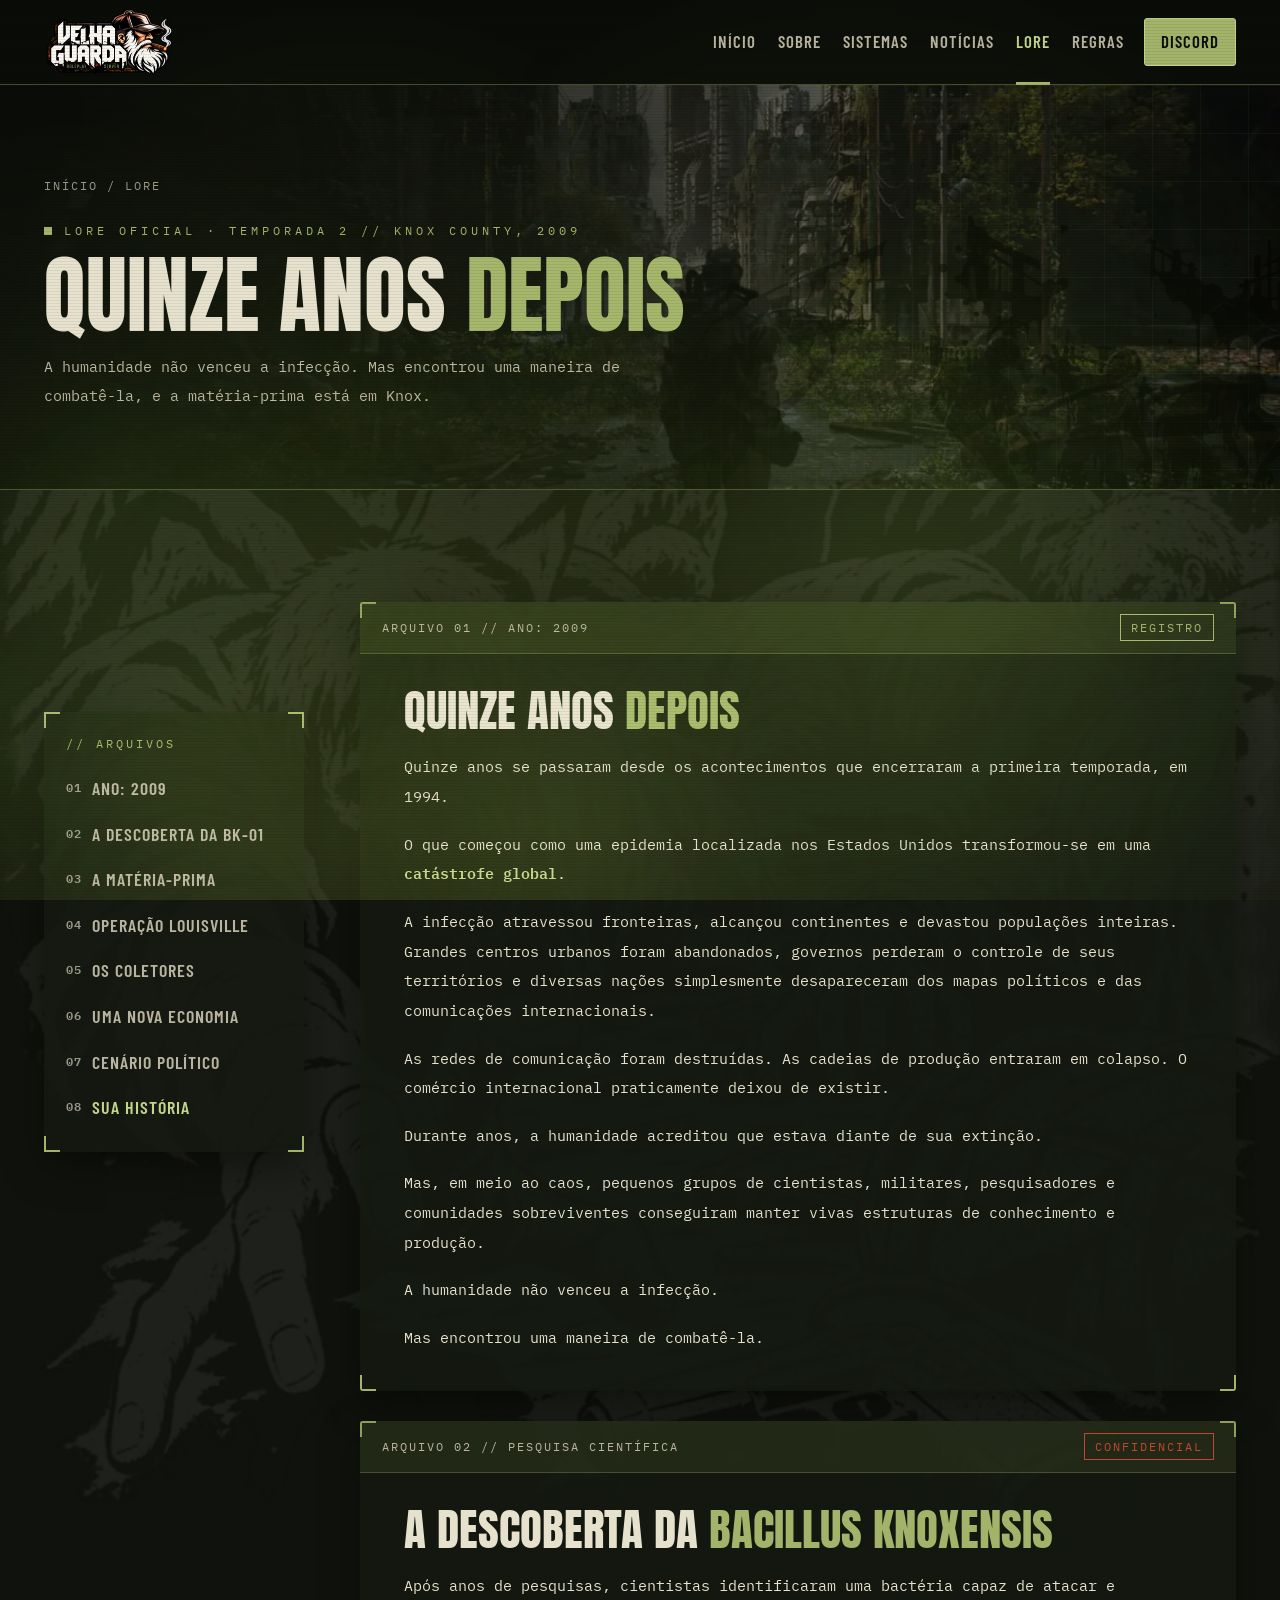
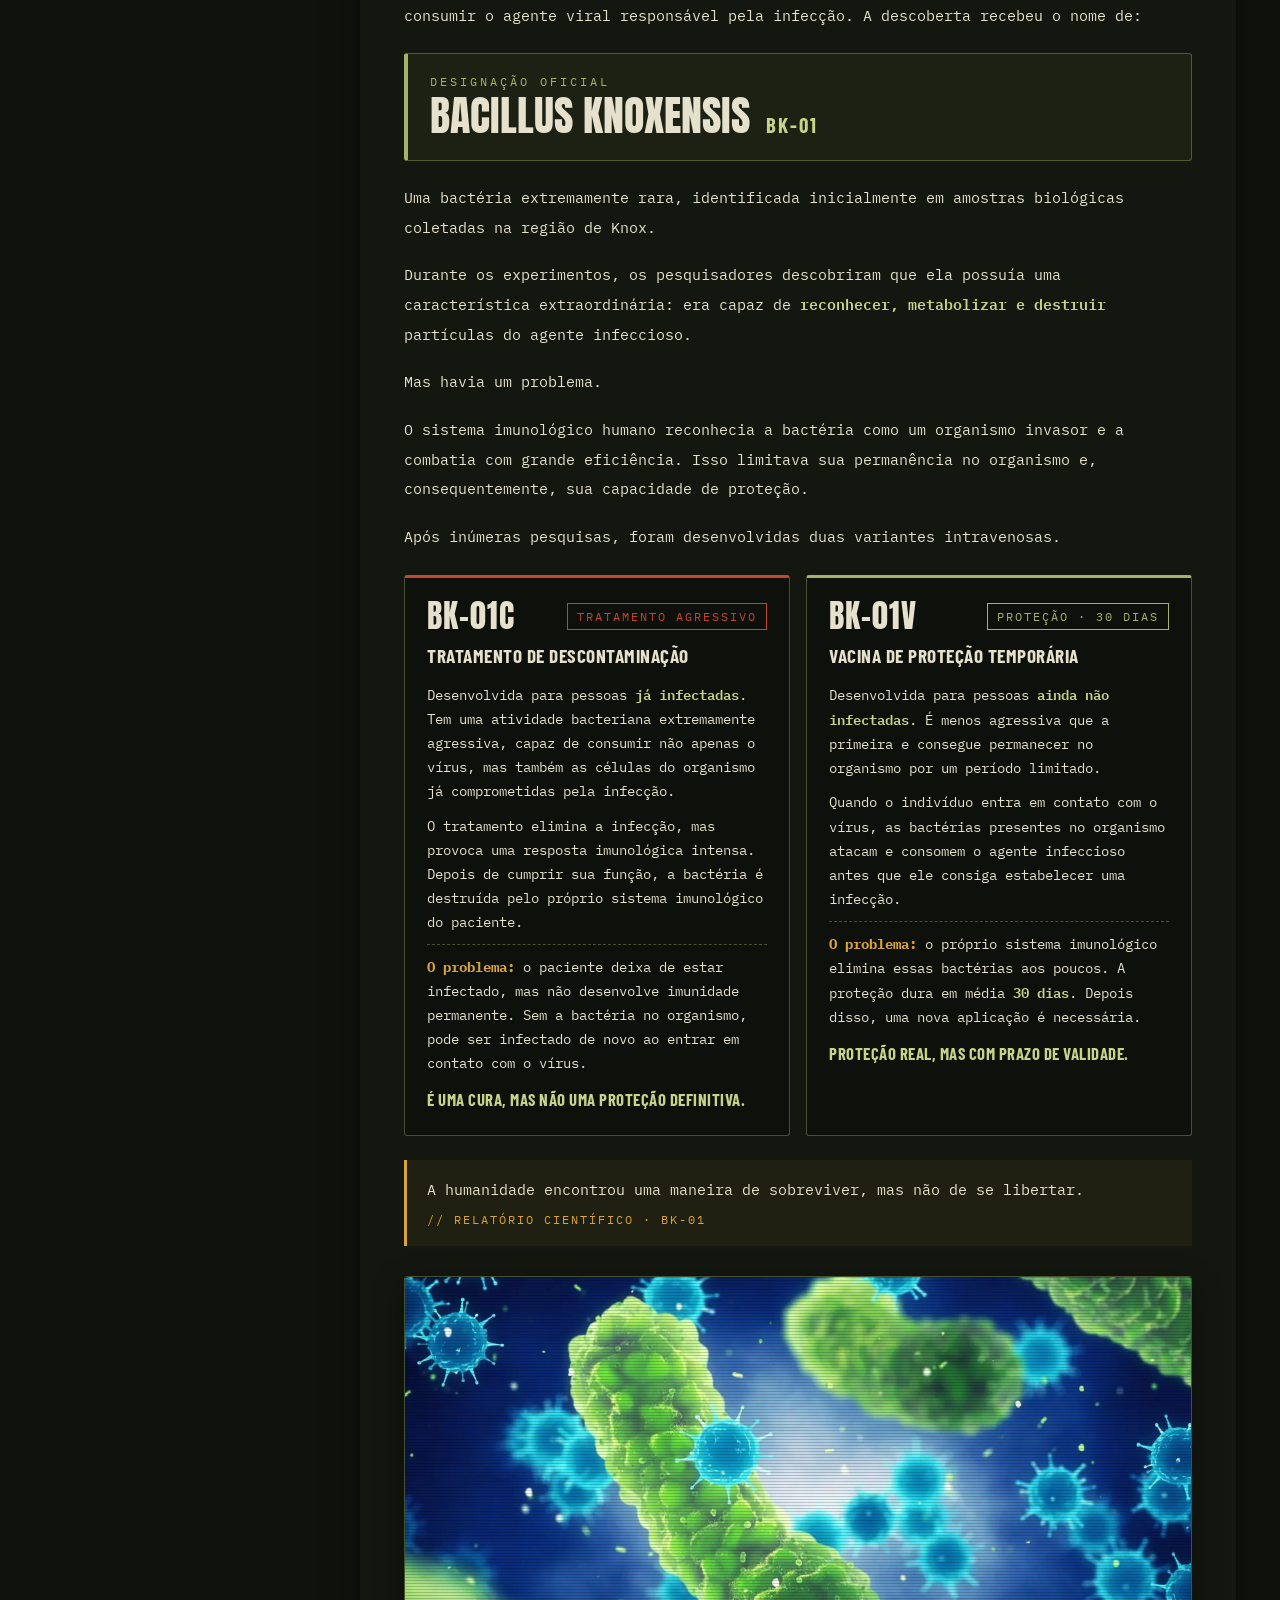
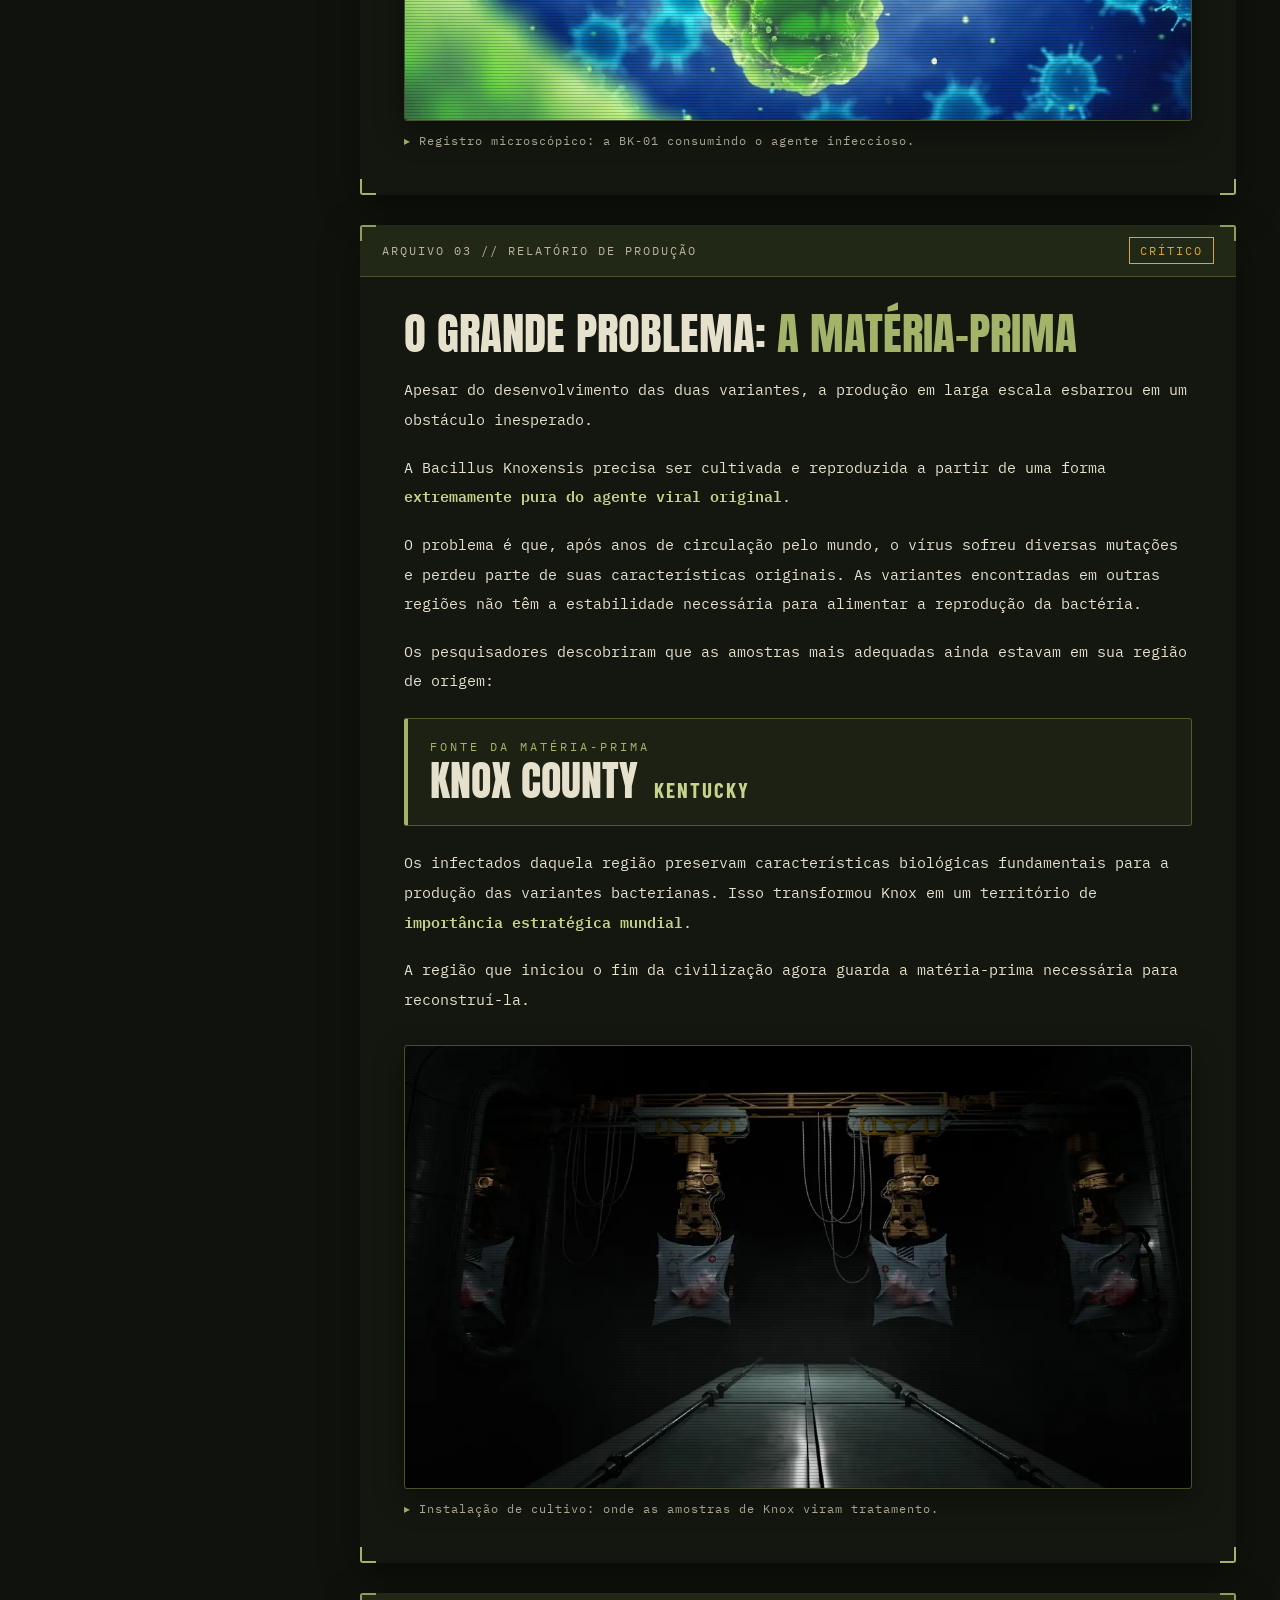
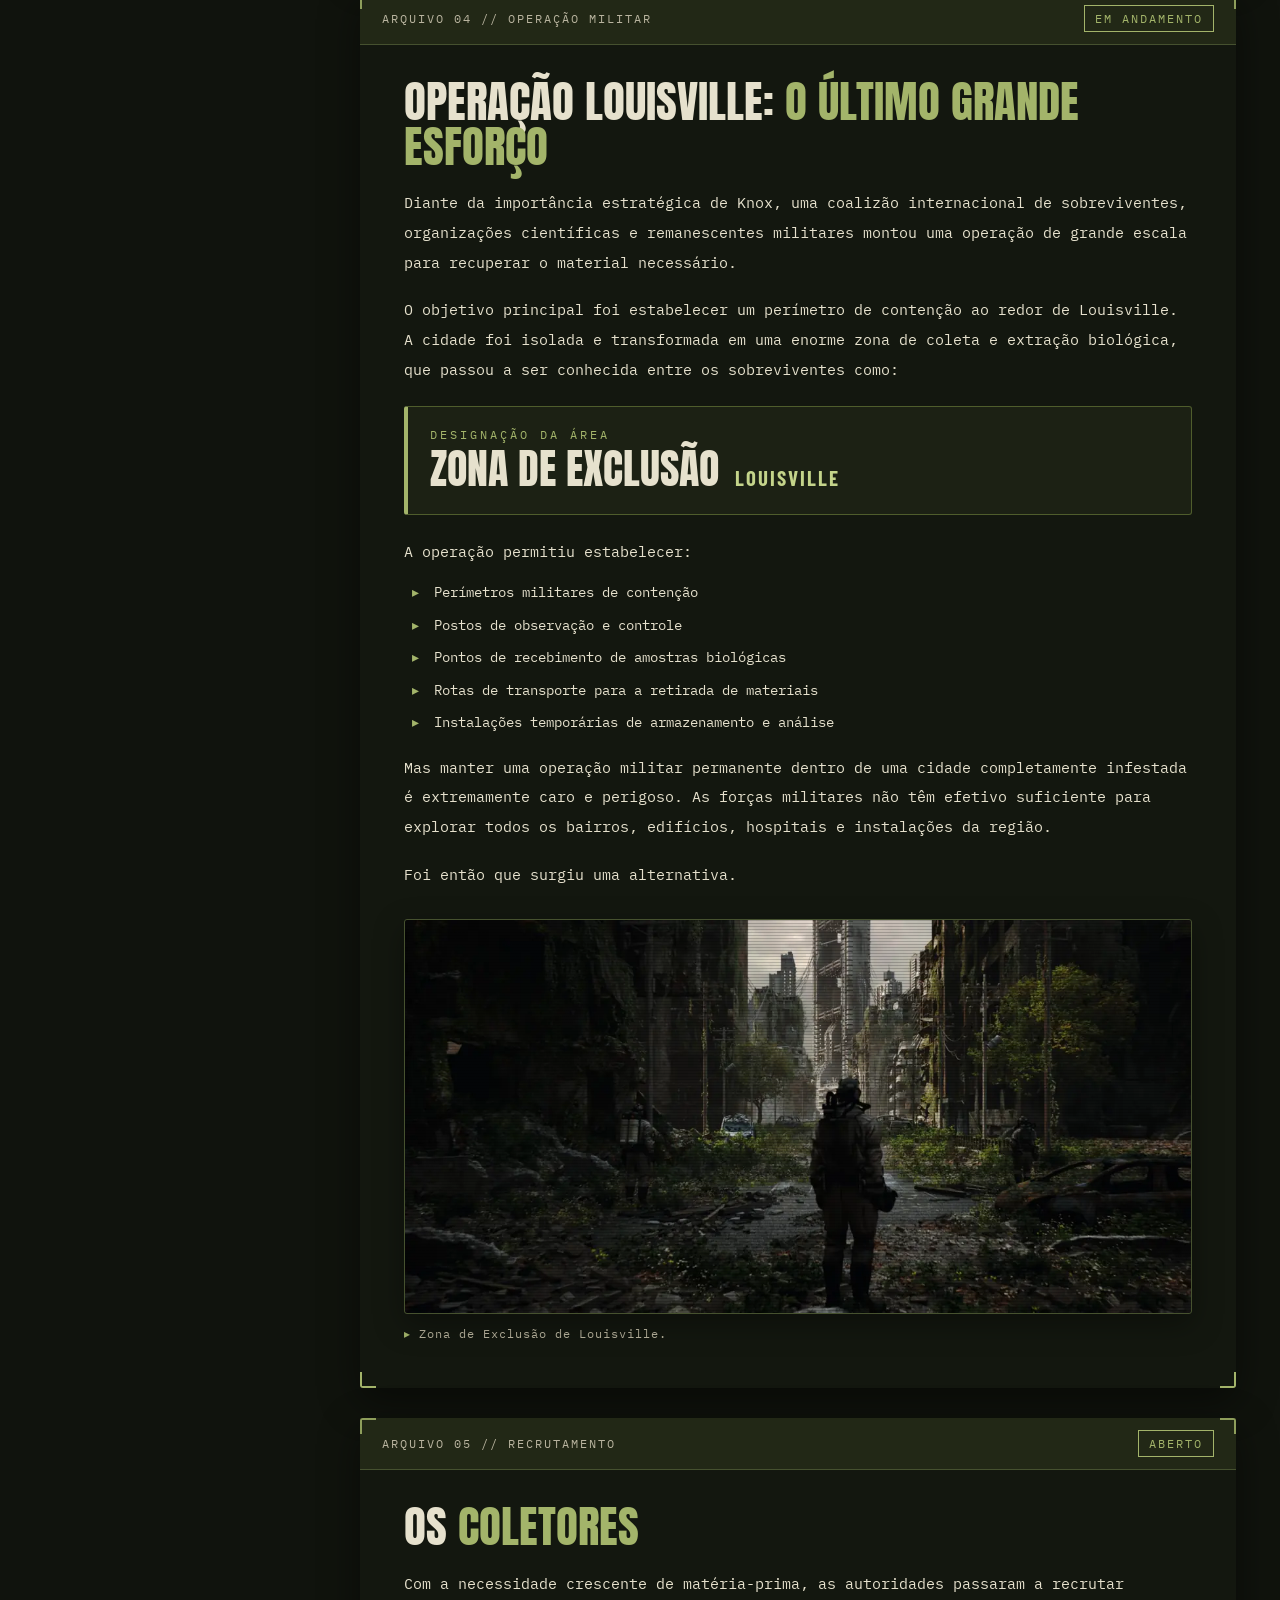
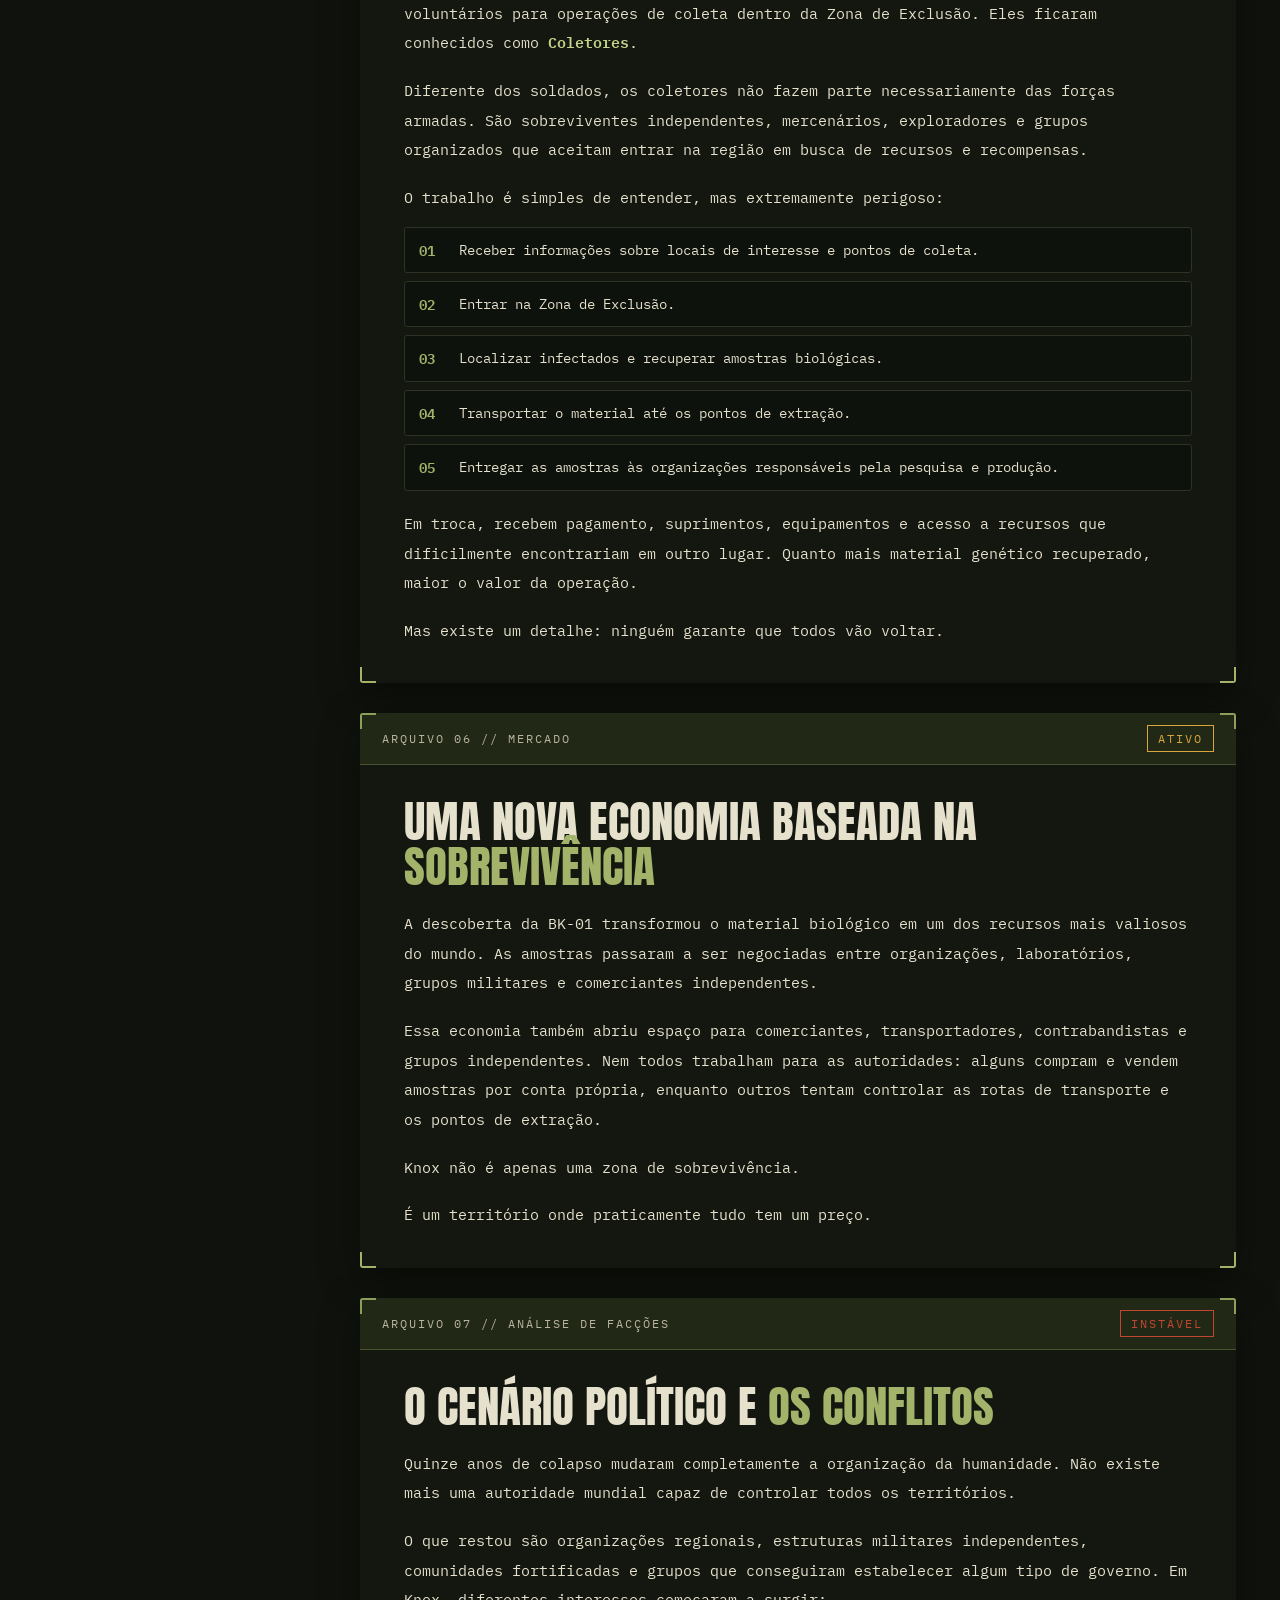
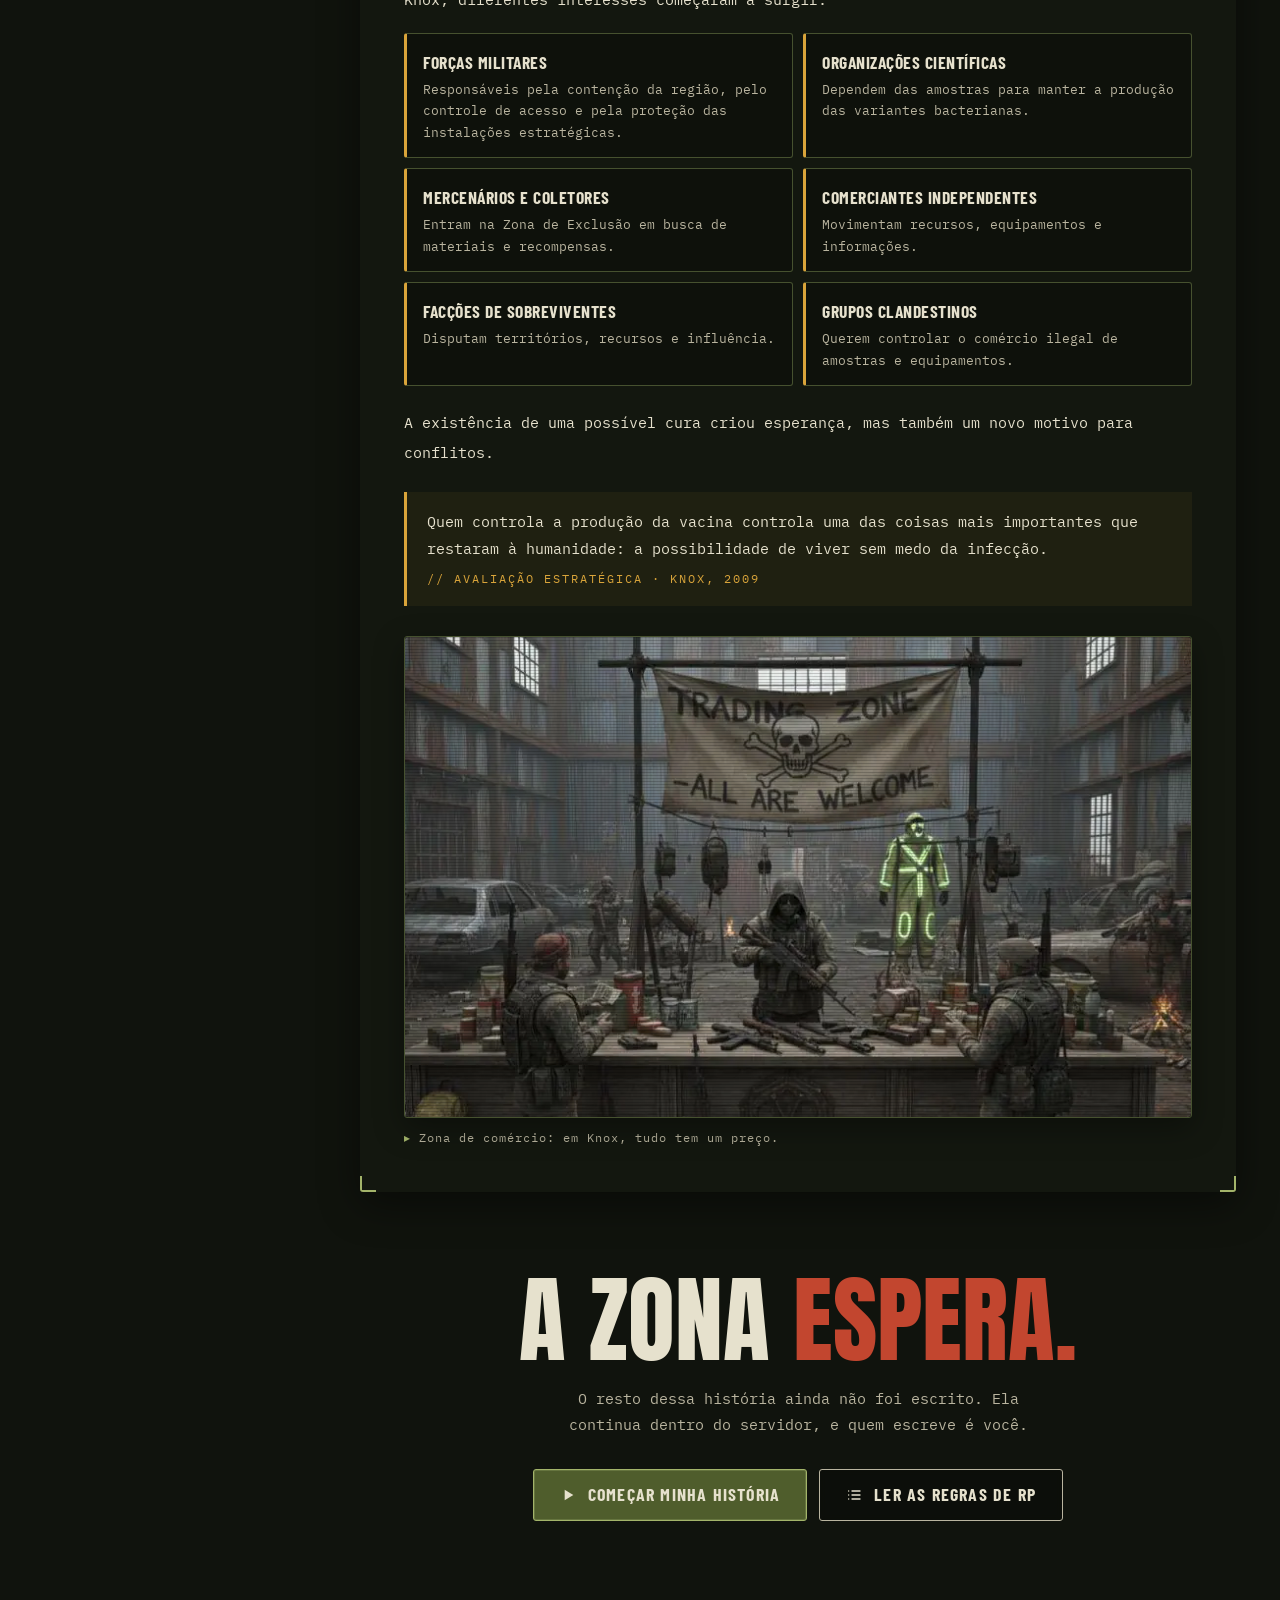
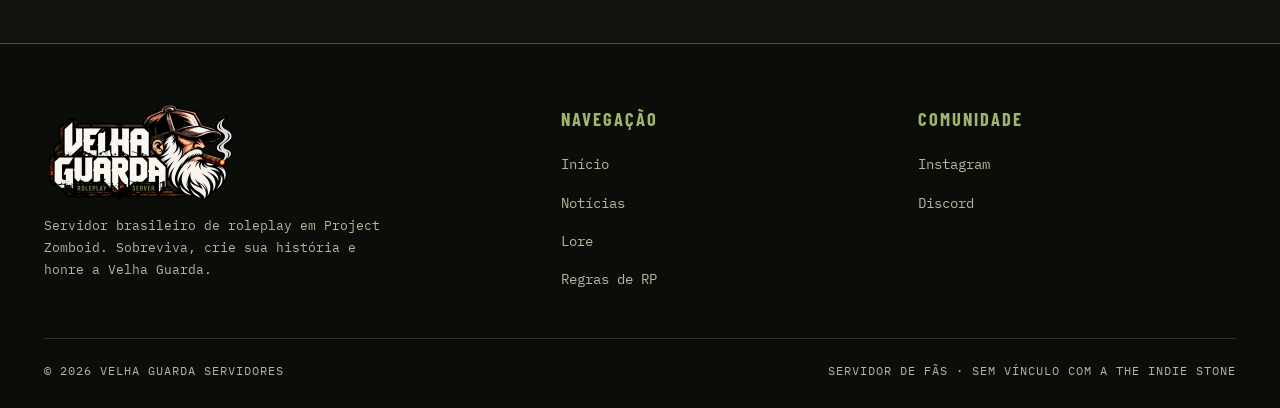
==== commit 2f321b4b: "Add files via upload" ====
--- a/lore.html
+++ b/lore.html
@@ -20,7 +20,7 @@
 <link rel="preconnect" href="https://fonts.googleapis.com">
 <link rel="preconnect" href="https://fonts.gstatic.com" crossorigin>
 <link href="https://fonts.googleapis.com/css2?family=Anton&family=Barlow+Condensed:wght@600;700&family=Barlow:wght@400;600&family=IBM+Plex+Mono:wght@400;600&display=swap" rel="stylesheet">
-<link rel="stylesheet" href="css/style.css?v=15">
+<link rel="stylesheet" href="css/style.css?v=16">
 </head>
 <body>
 <a class="pular" href="#conteudo">Pular para o conteúdo</a>
@@ -62,7 +62,6 @@
       <li><a href="index.html#noticias"><svg class="ico"><use href="#i-radio"/></svg>Notícias</a></li>
       <li><a href="lore.html" class="ativo"><svg class="ico"><use href="#i-pasta"/></svg>Lore</a></li>
       <li><a href="regras.html"><svg class="ico"><use href="#i-lista"/></svg>Regras</a></li>
-      <li><a href="temporada-2.html" class="menu-temporada"><svg class="ico"><use href="#i-temporada"/></svg>Temporada 2 <small>(20/11)</small></a></li>
       <li class="menu-cta"><a href="https://discord.gg/vVRFBYRUVg" target="_blank" rel="noopener" aria-label="Entrar no Discord (abre em nova aba)"><svg class="ico"><use href="#i-chat"/></svg>Discord</a></li>
     </ul>
   </div>
@@ -264,7 +263,7 @@
         <div class="corre">A Zona <em>espera.</em></div>
         <p>O resto dessa história ainda não foi escrito. Ela continua dentro do servidor, e quem escreve é você.</p>
         <div class="capa-botoes">
-          <a href="temporada-2.html" class="btn btn-oliva"><svg class="ico"><use href="#i-play"/></svg>Temporada 2 (20/11)</a>
+          <a href="index.html#entrar" class="btn btn-oliva"><svg class="ico"><use href="#i-play"/></svg>Começar minha história</a>
           <a href="regras.html" class="btn btn-contorno"><svg class="ico"><use href="#i-lista"/></svg>Ler as regras de RP</a>
         </div>
       </div>
@@ -289,7 +288,6 @@
           <li><a href="index.html#noticias">Notícias</a></li>
           <li><a href="lore.html">Lore</a></li>
           <li><a href="regras.html">Regras de RP</a></li>
-          <li><a href="temporada-2.html">Temporada 2</a></li>
         </ul>
       </div>
       <div>
@@ -311,6 +309,6 @@
 <div class="progresso" aria-hidden="true"></div>
 <a href="#" class="topo-voltar" aria-label="Voltar ao topo"><svg viewBox="0 0 24 24" fill="none" stroke="currentColor" stroke-width="2.4" stroke-linecap="round" stroke-linejoin="round"><path d="m6 15 6-6 6 6"/></svg></a>
 
-<script src="js/site.js?v=15"></script>
+<script src="js/site.js?v=16"></script>
 </body>
 </html>
